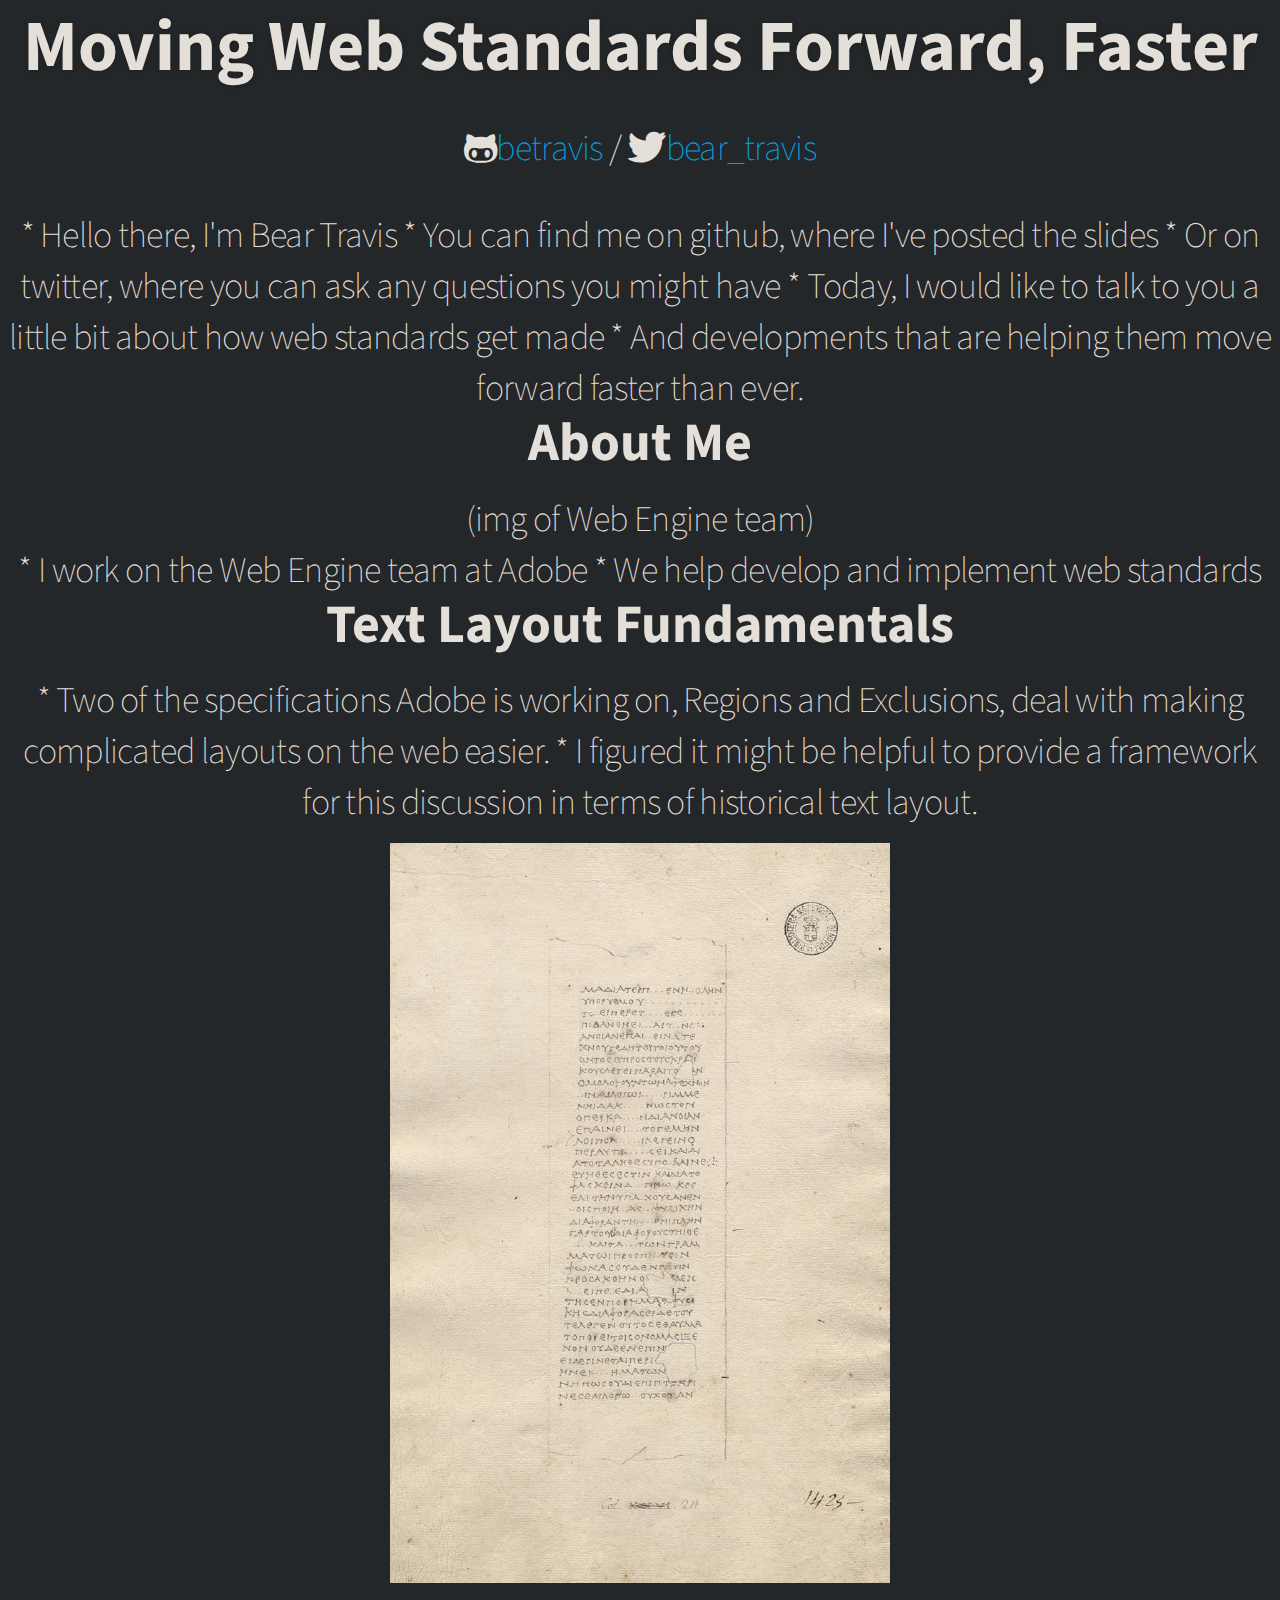
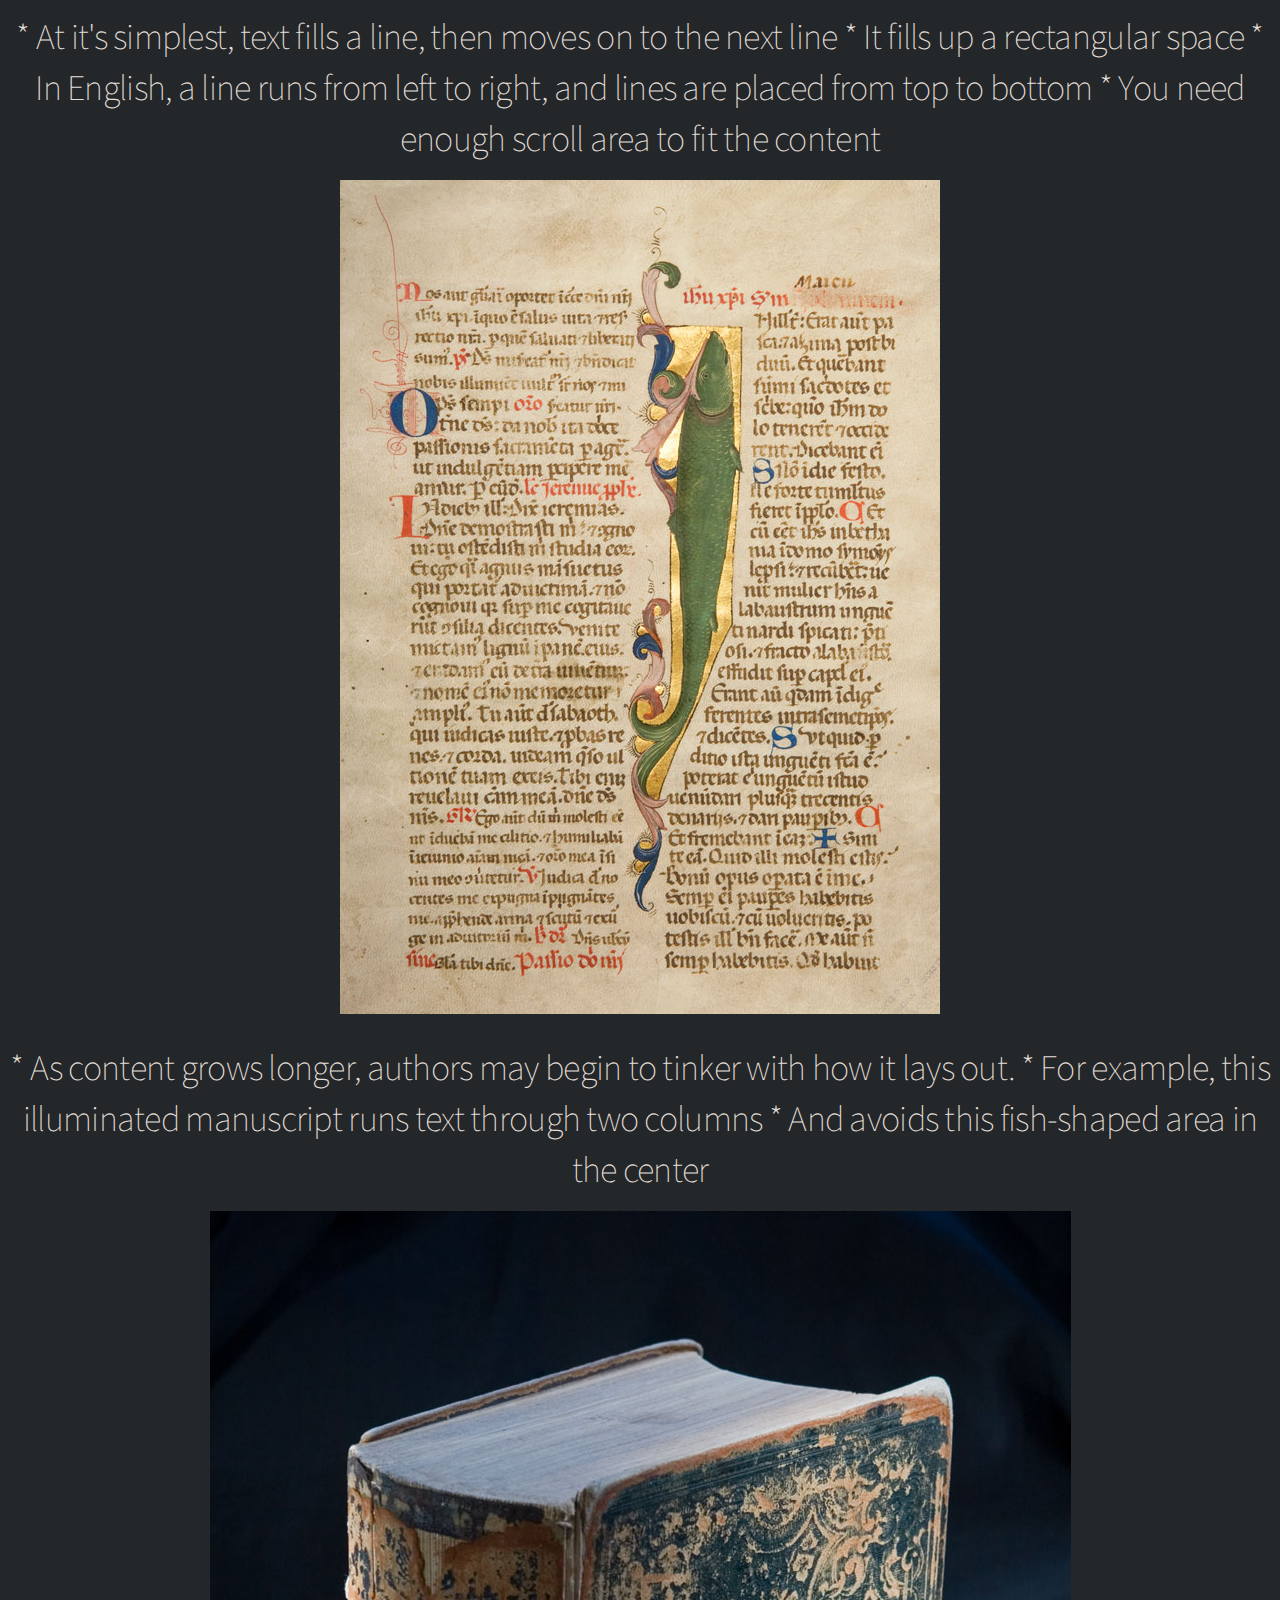
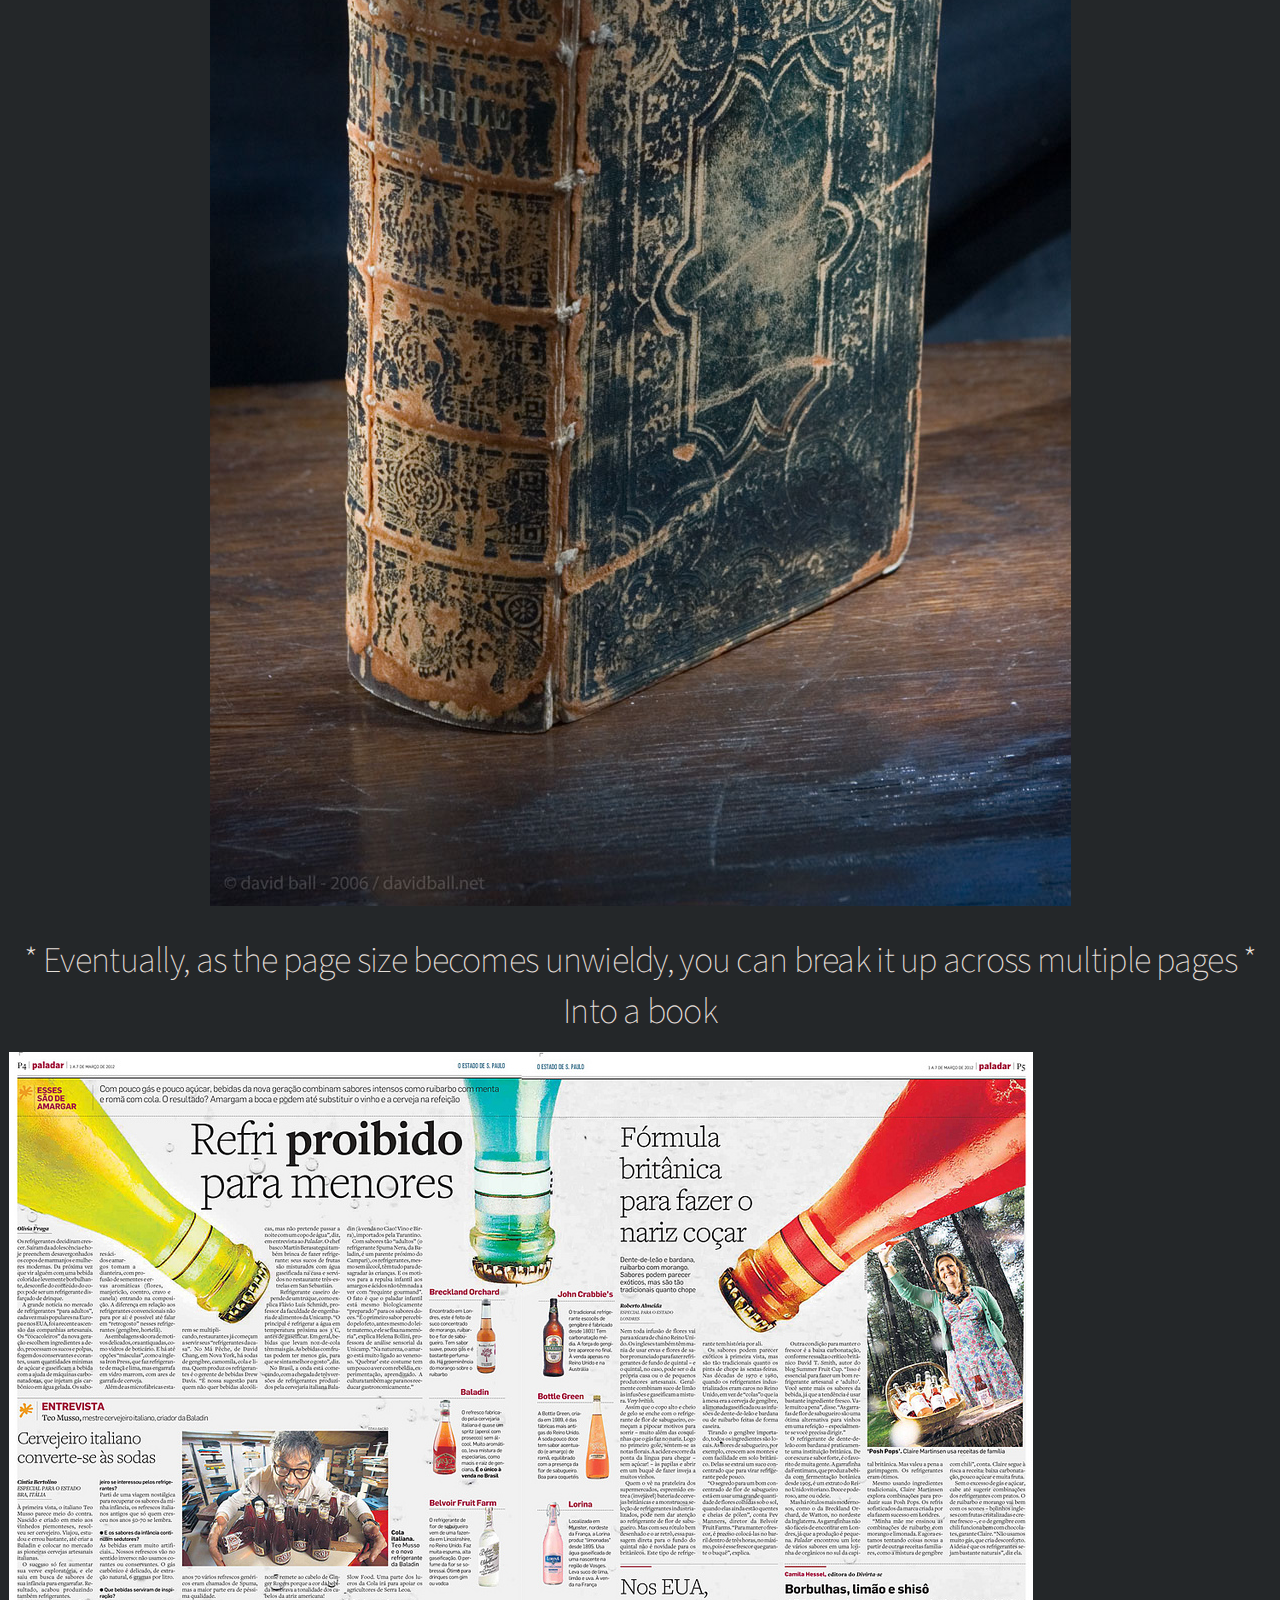
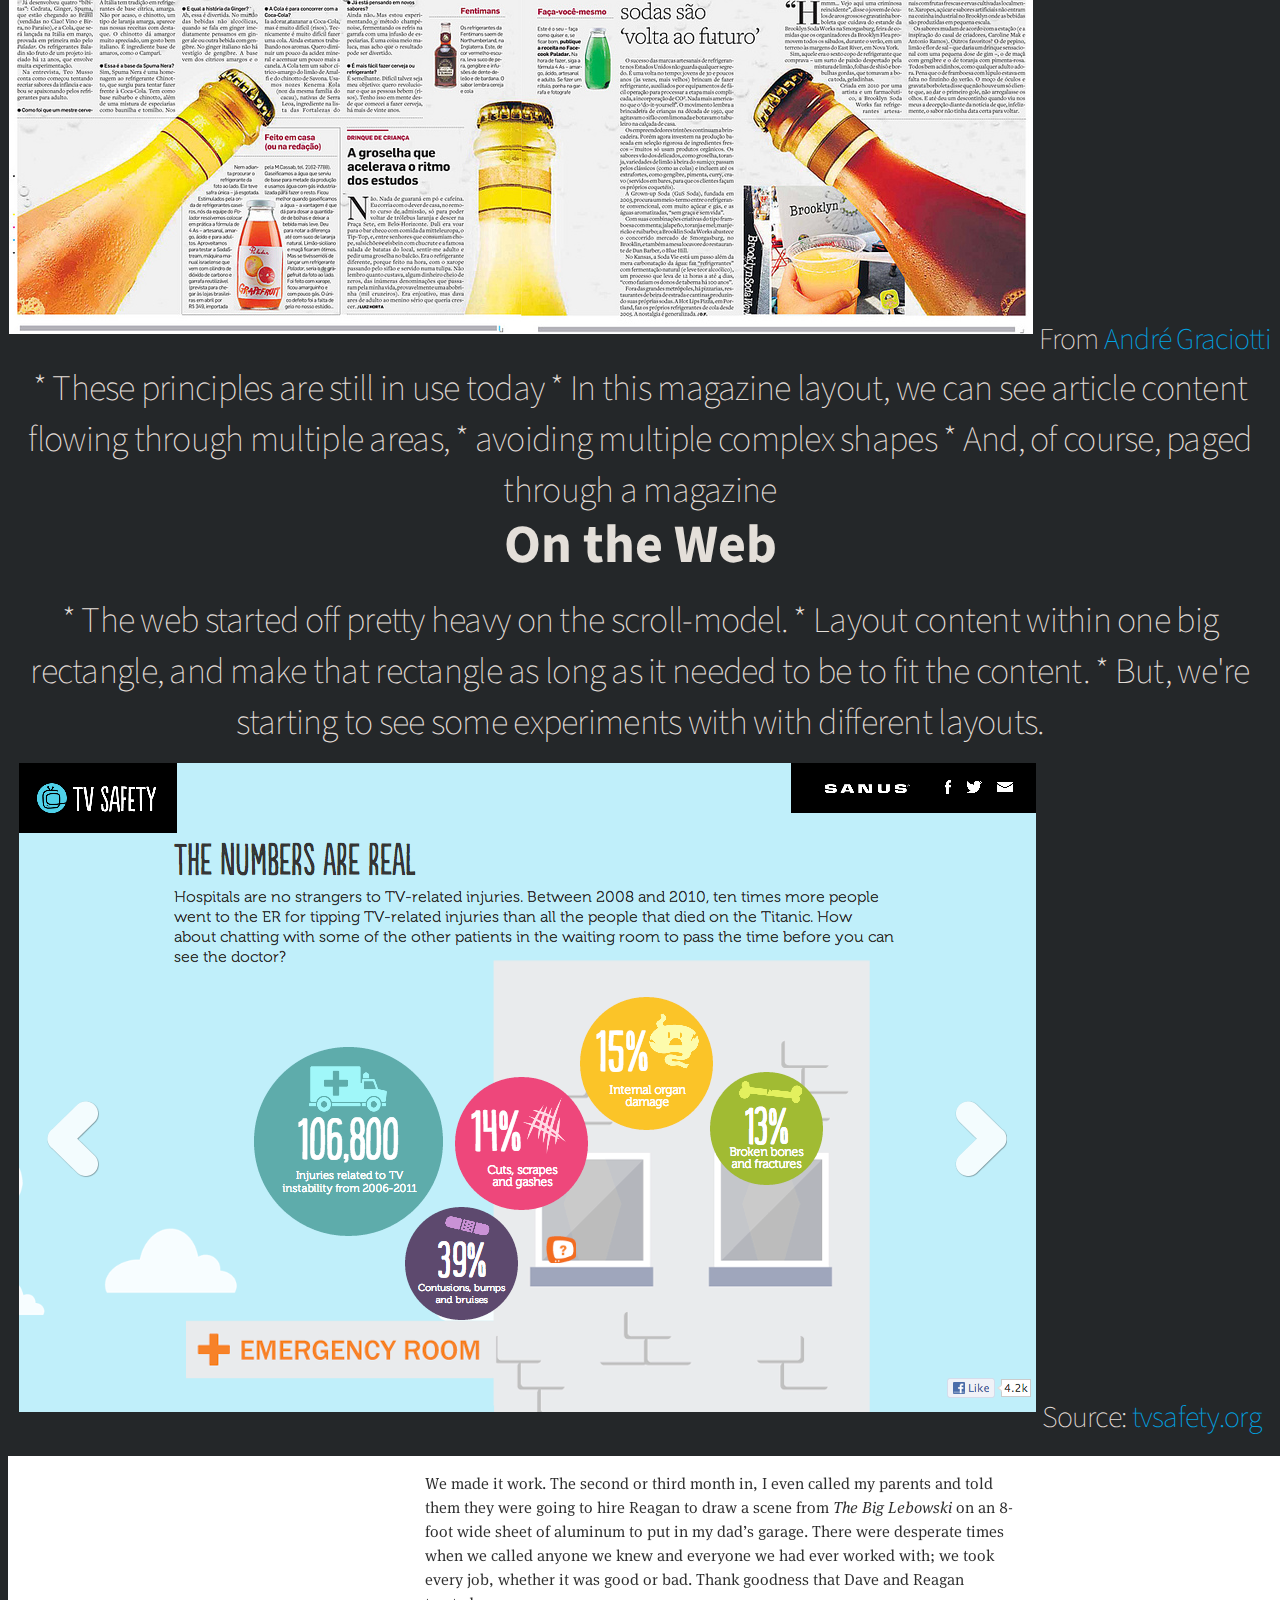
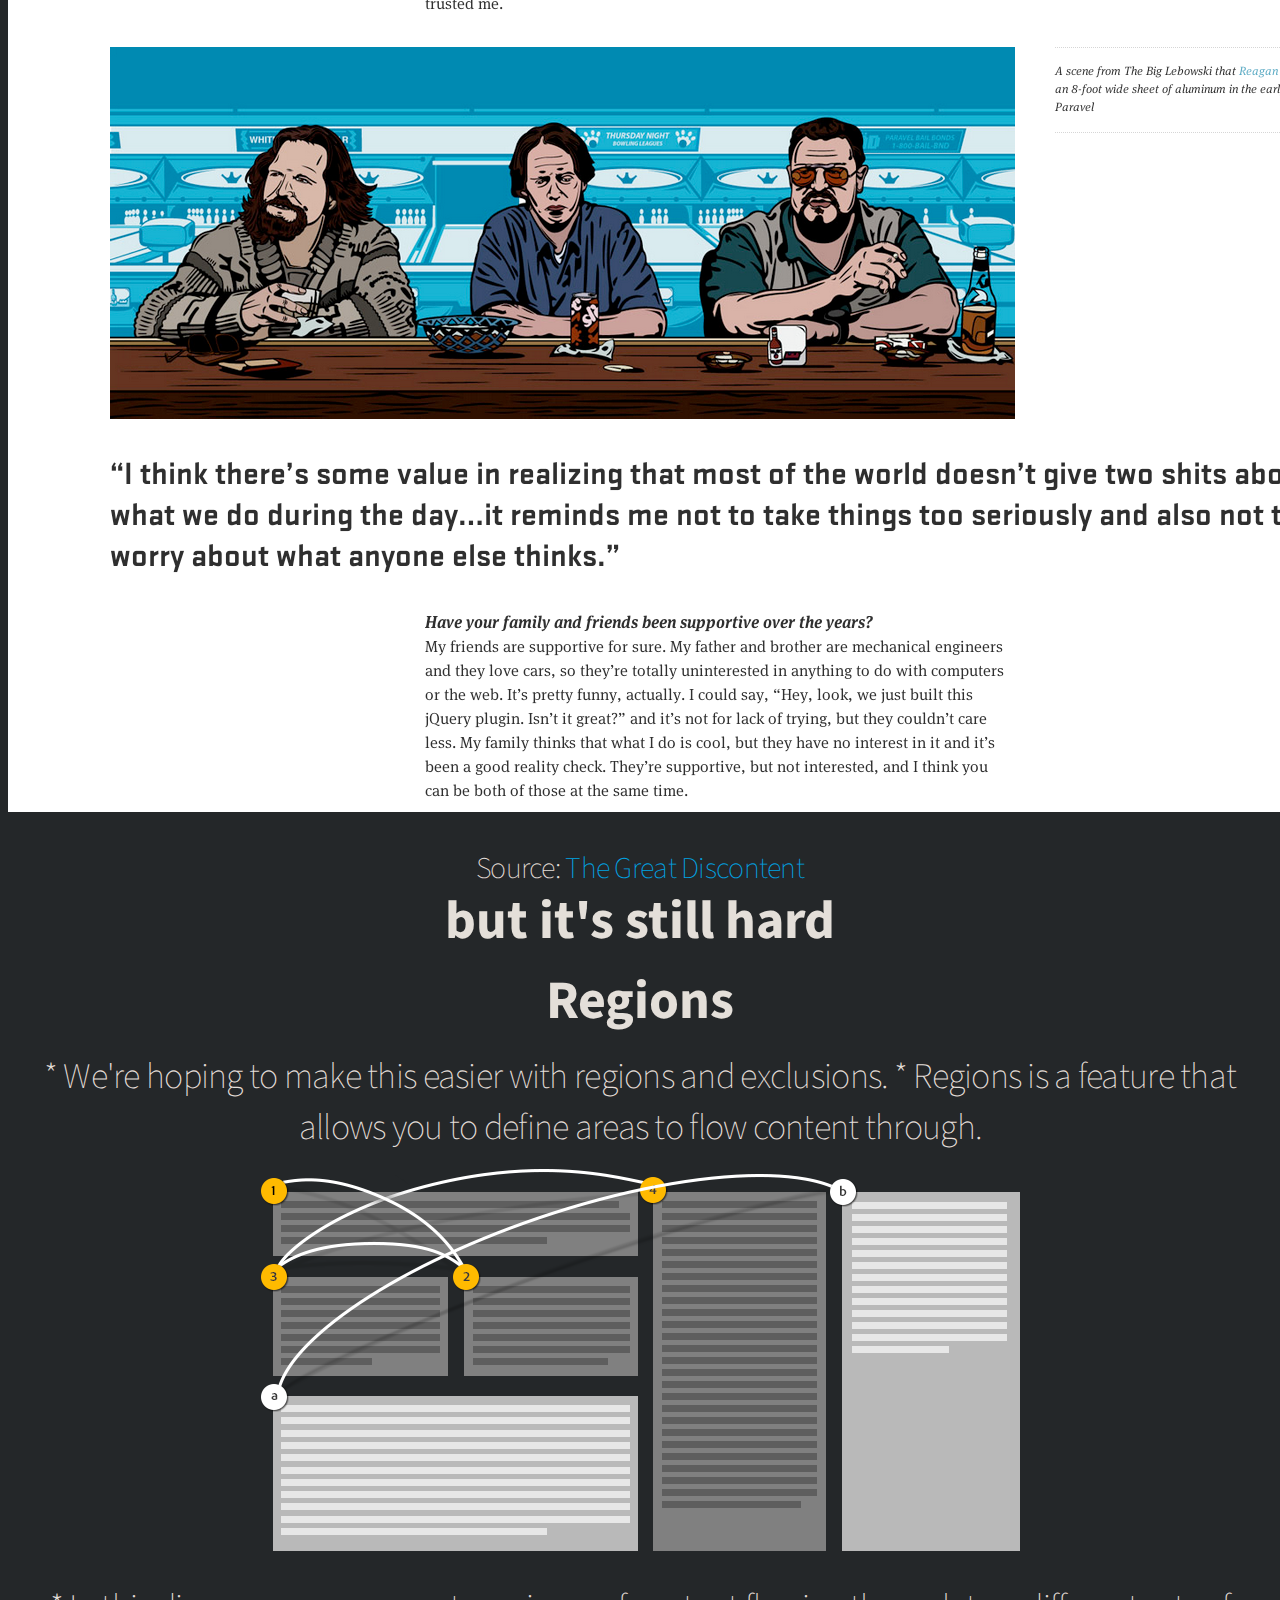
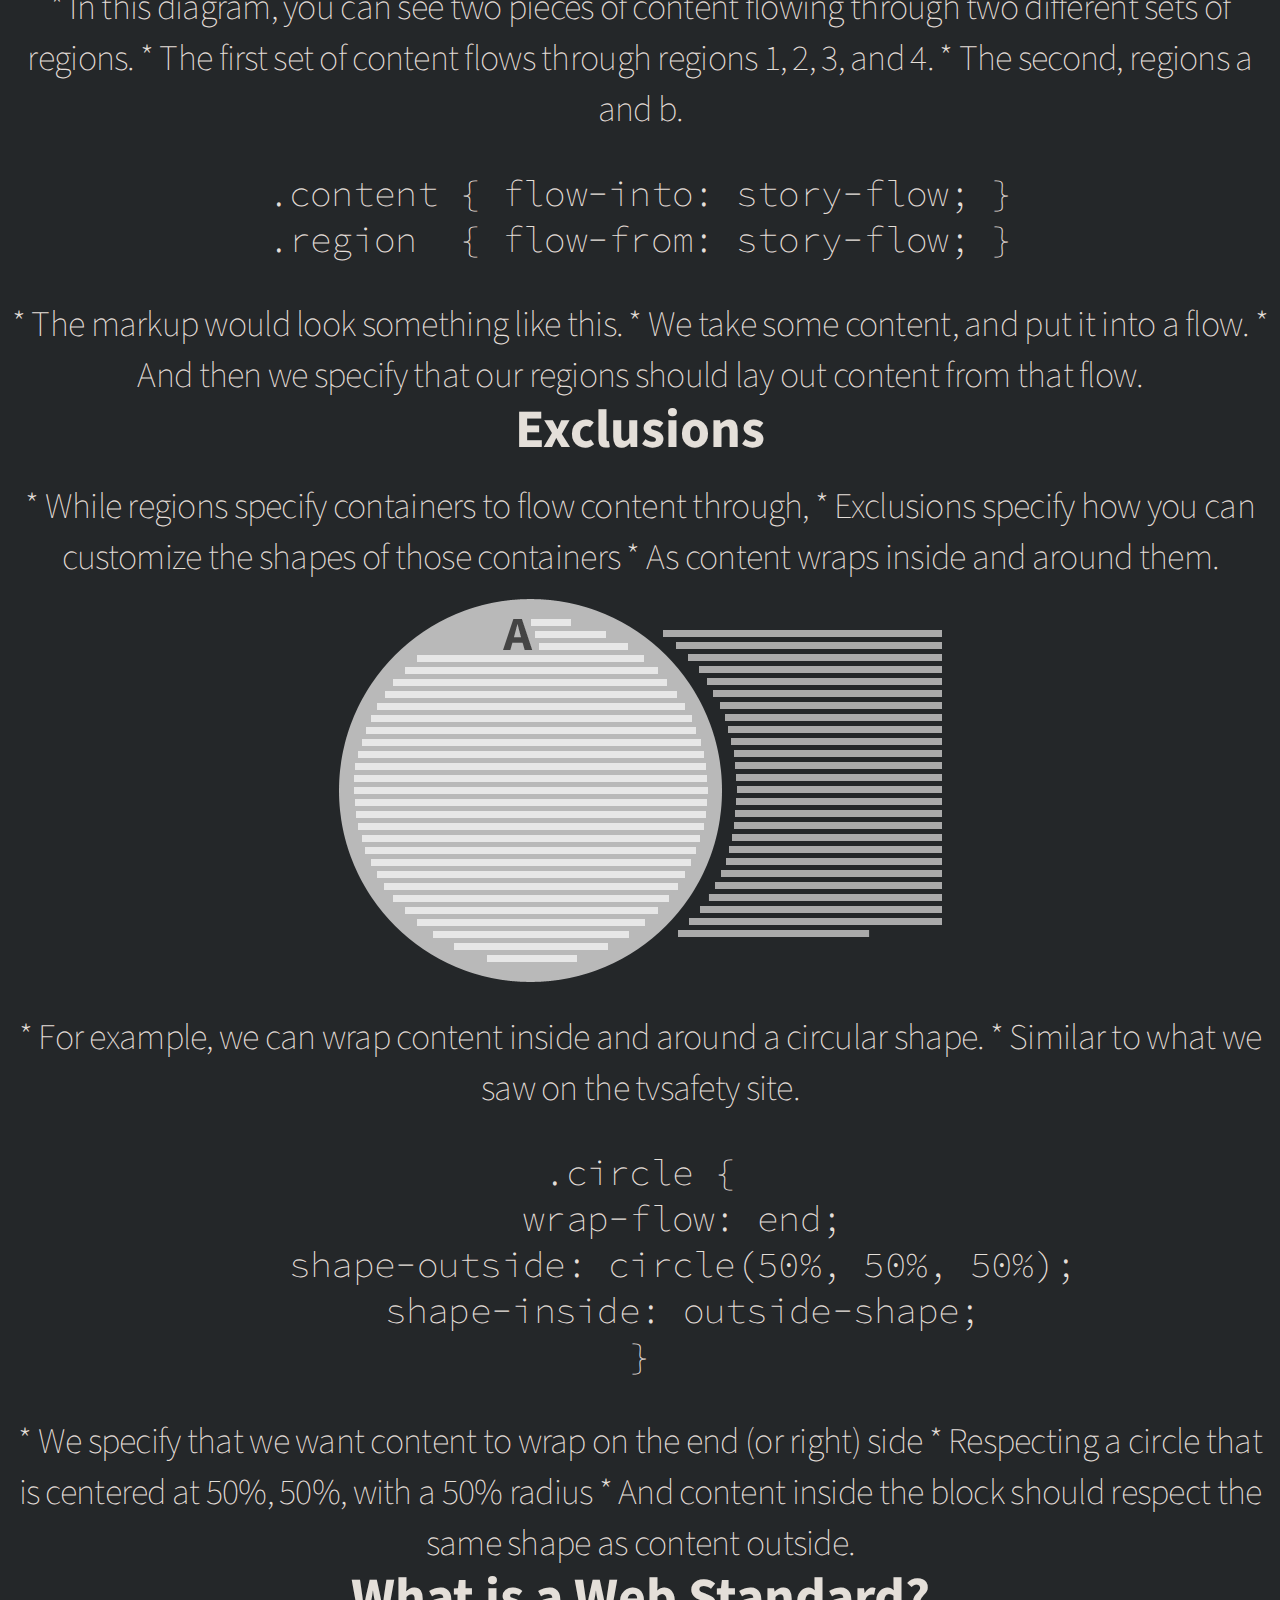
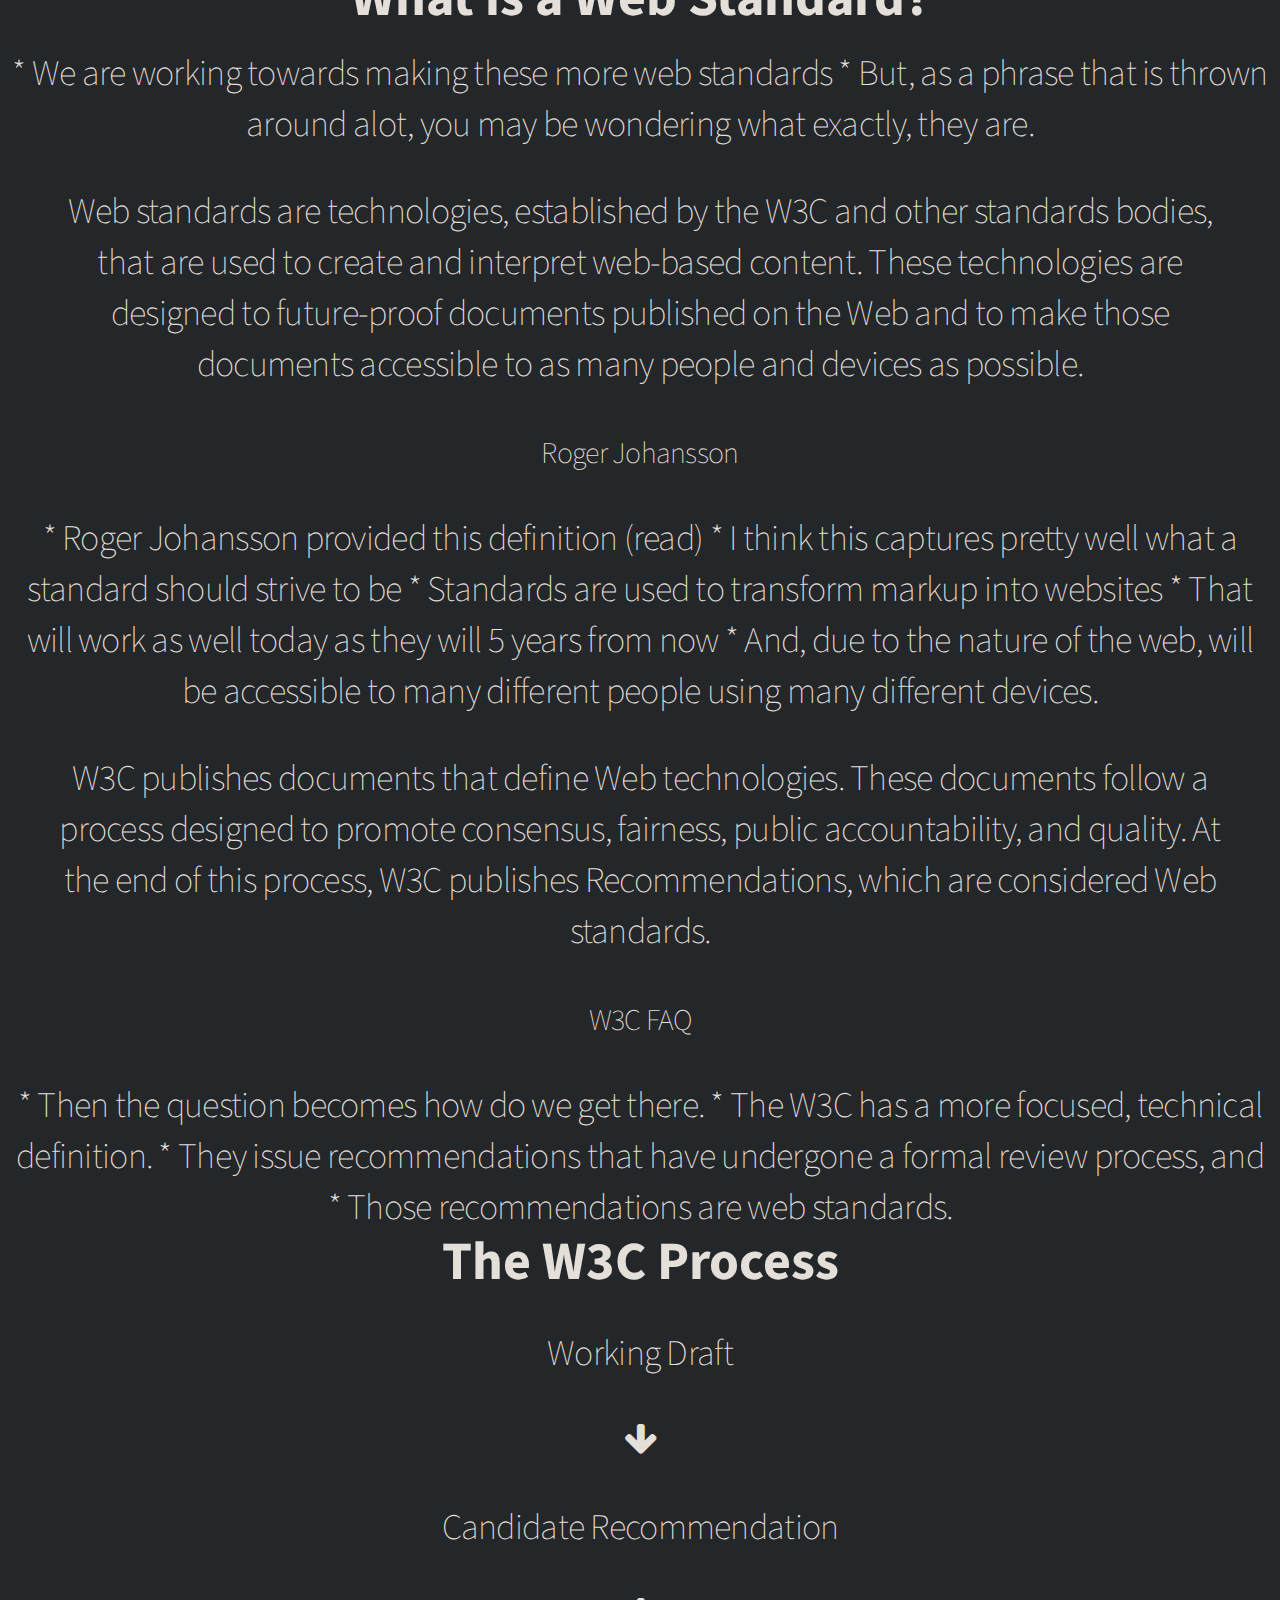
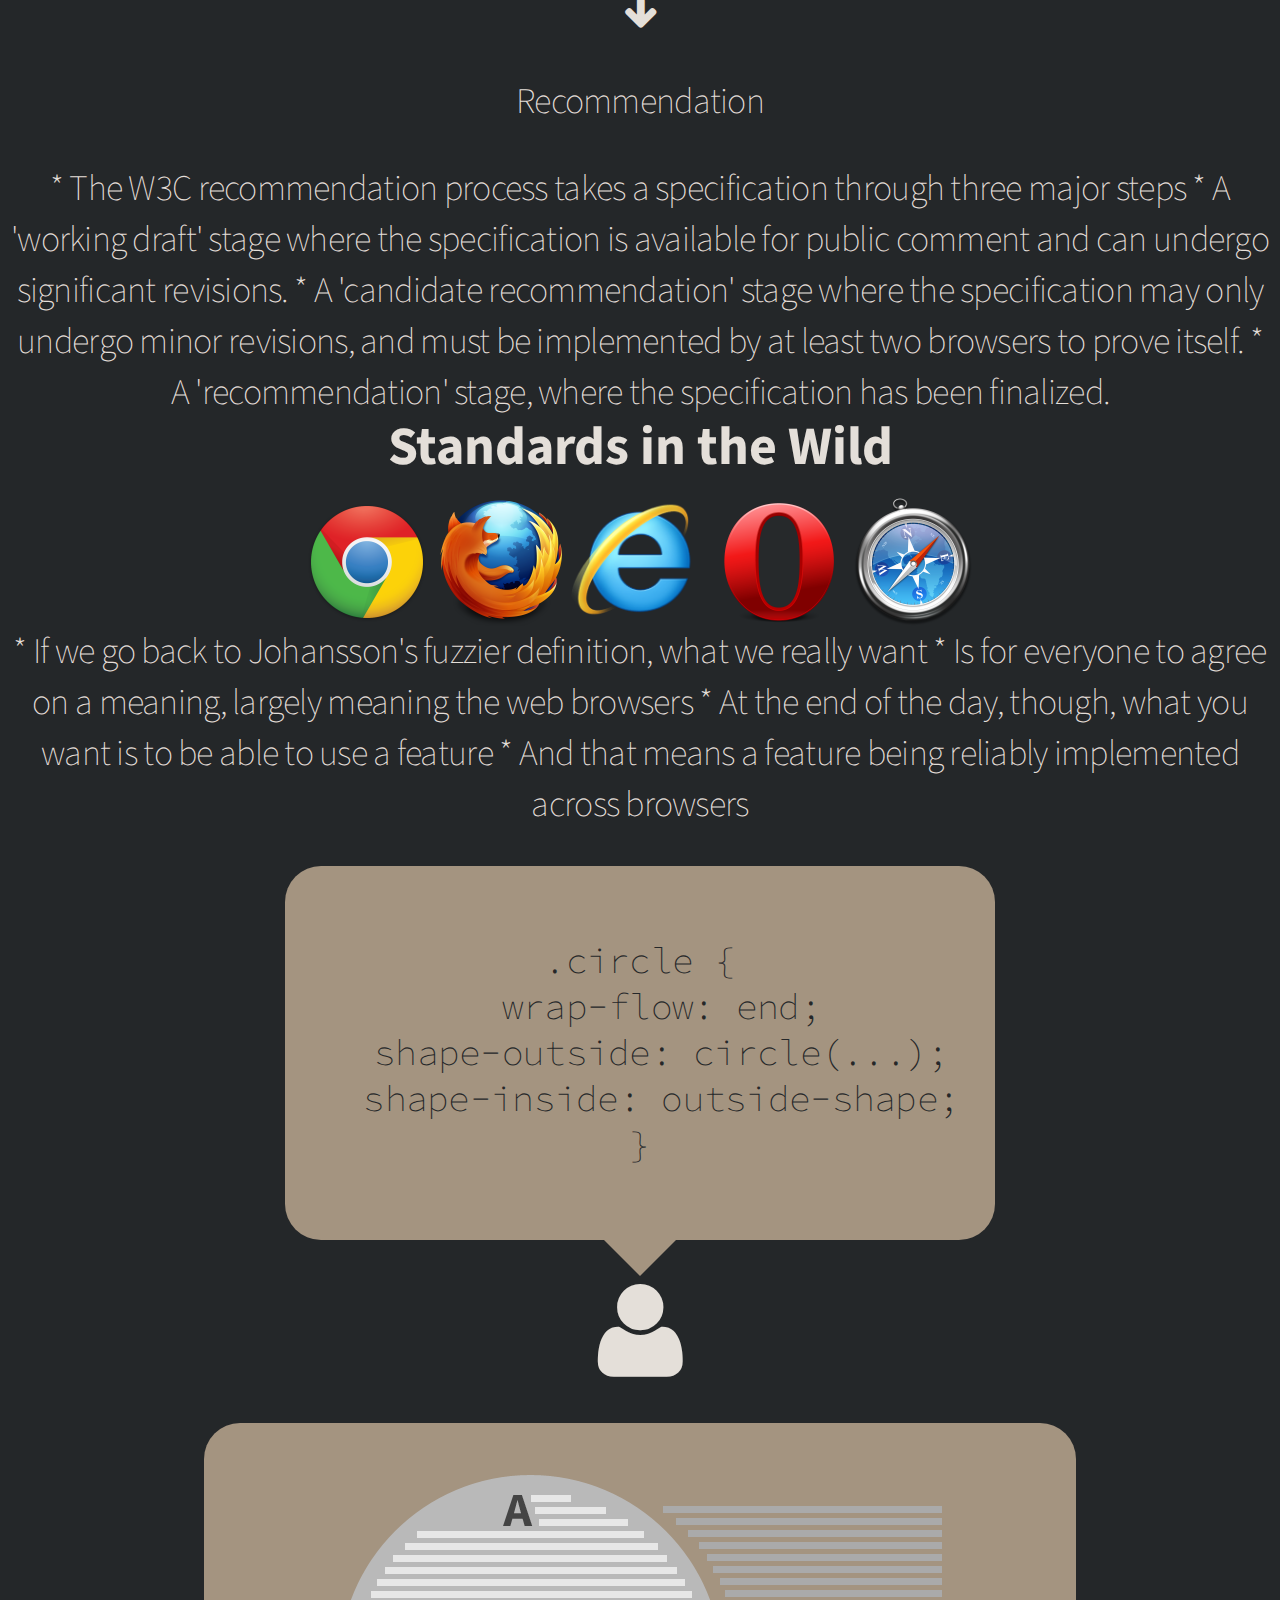
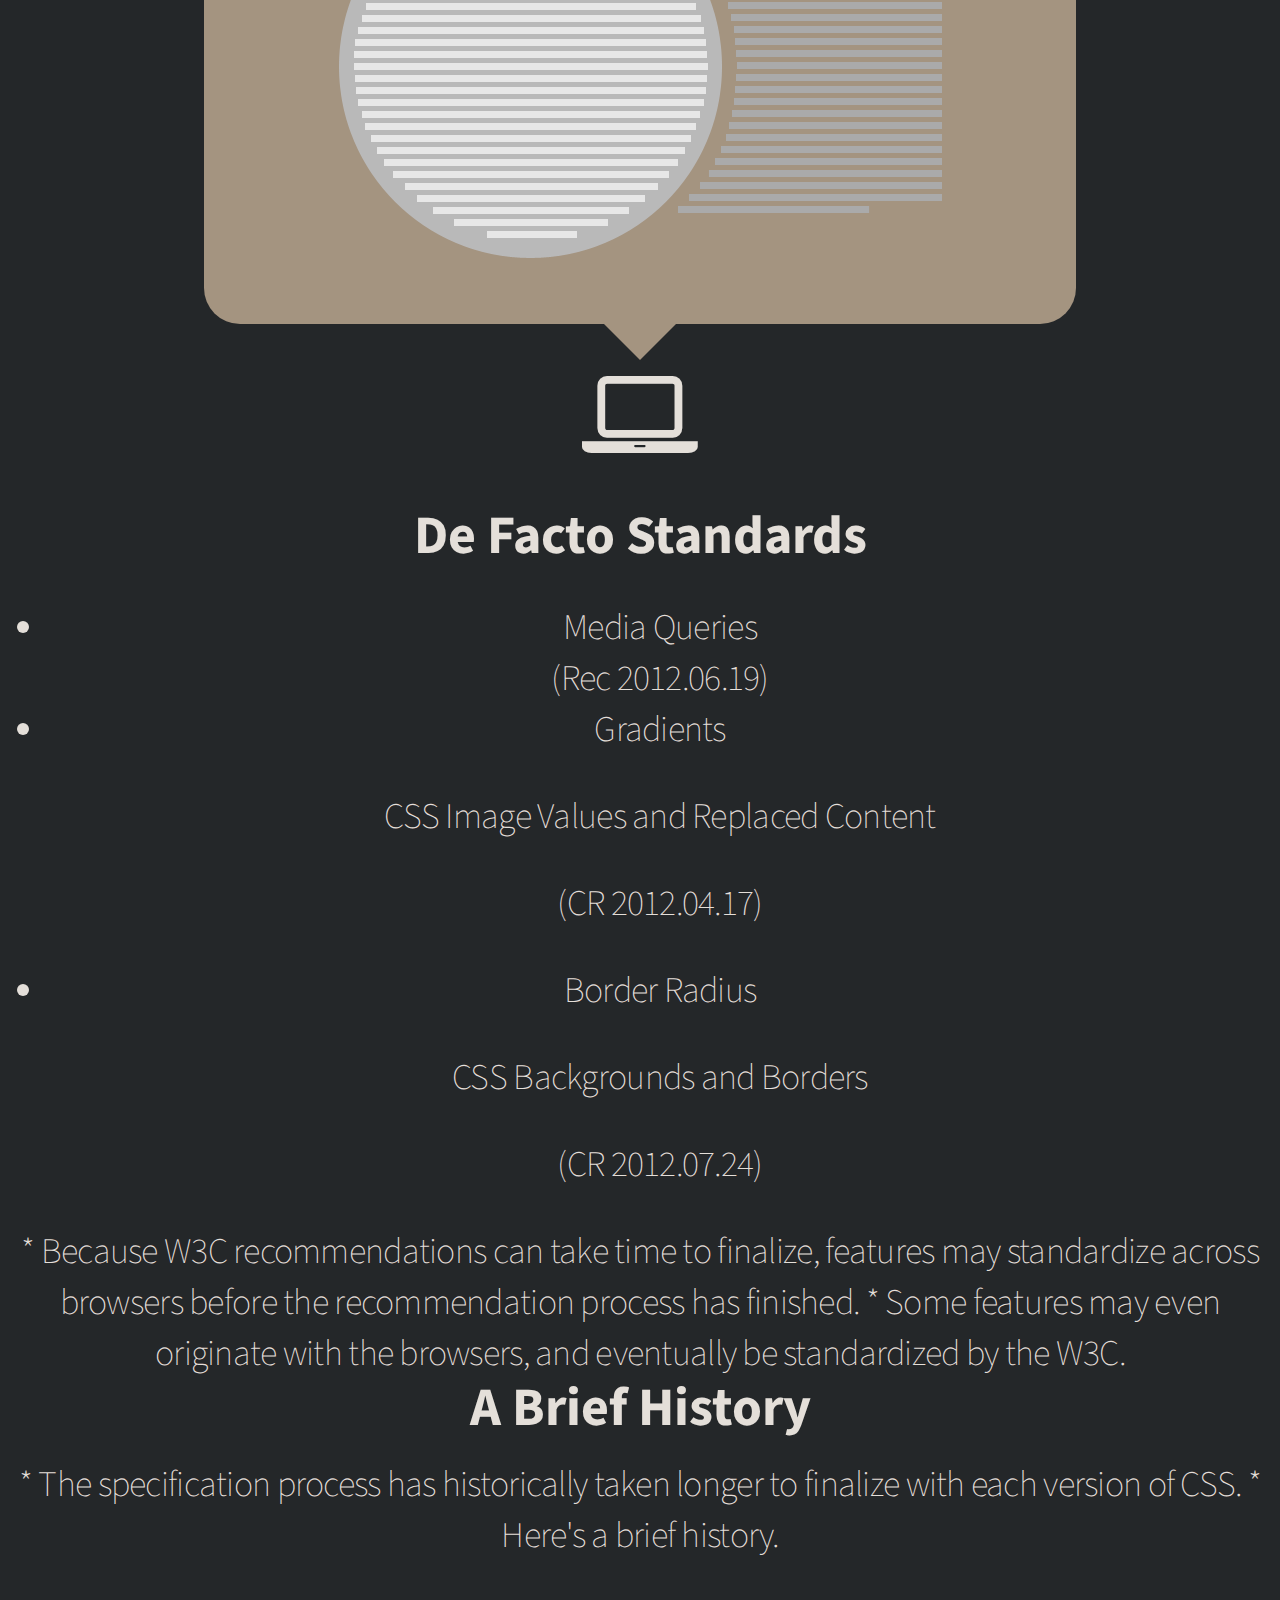
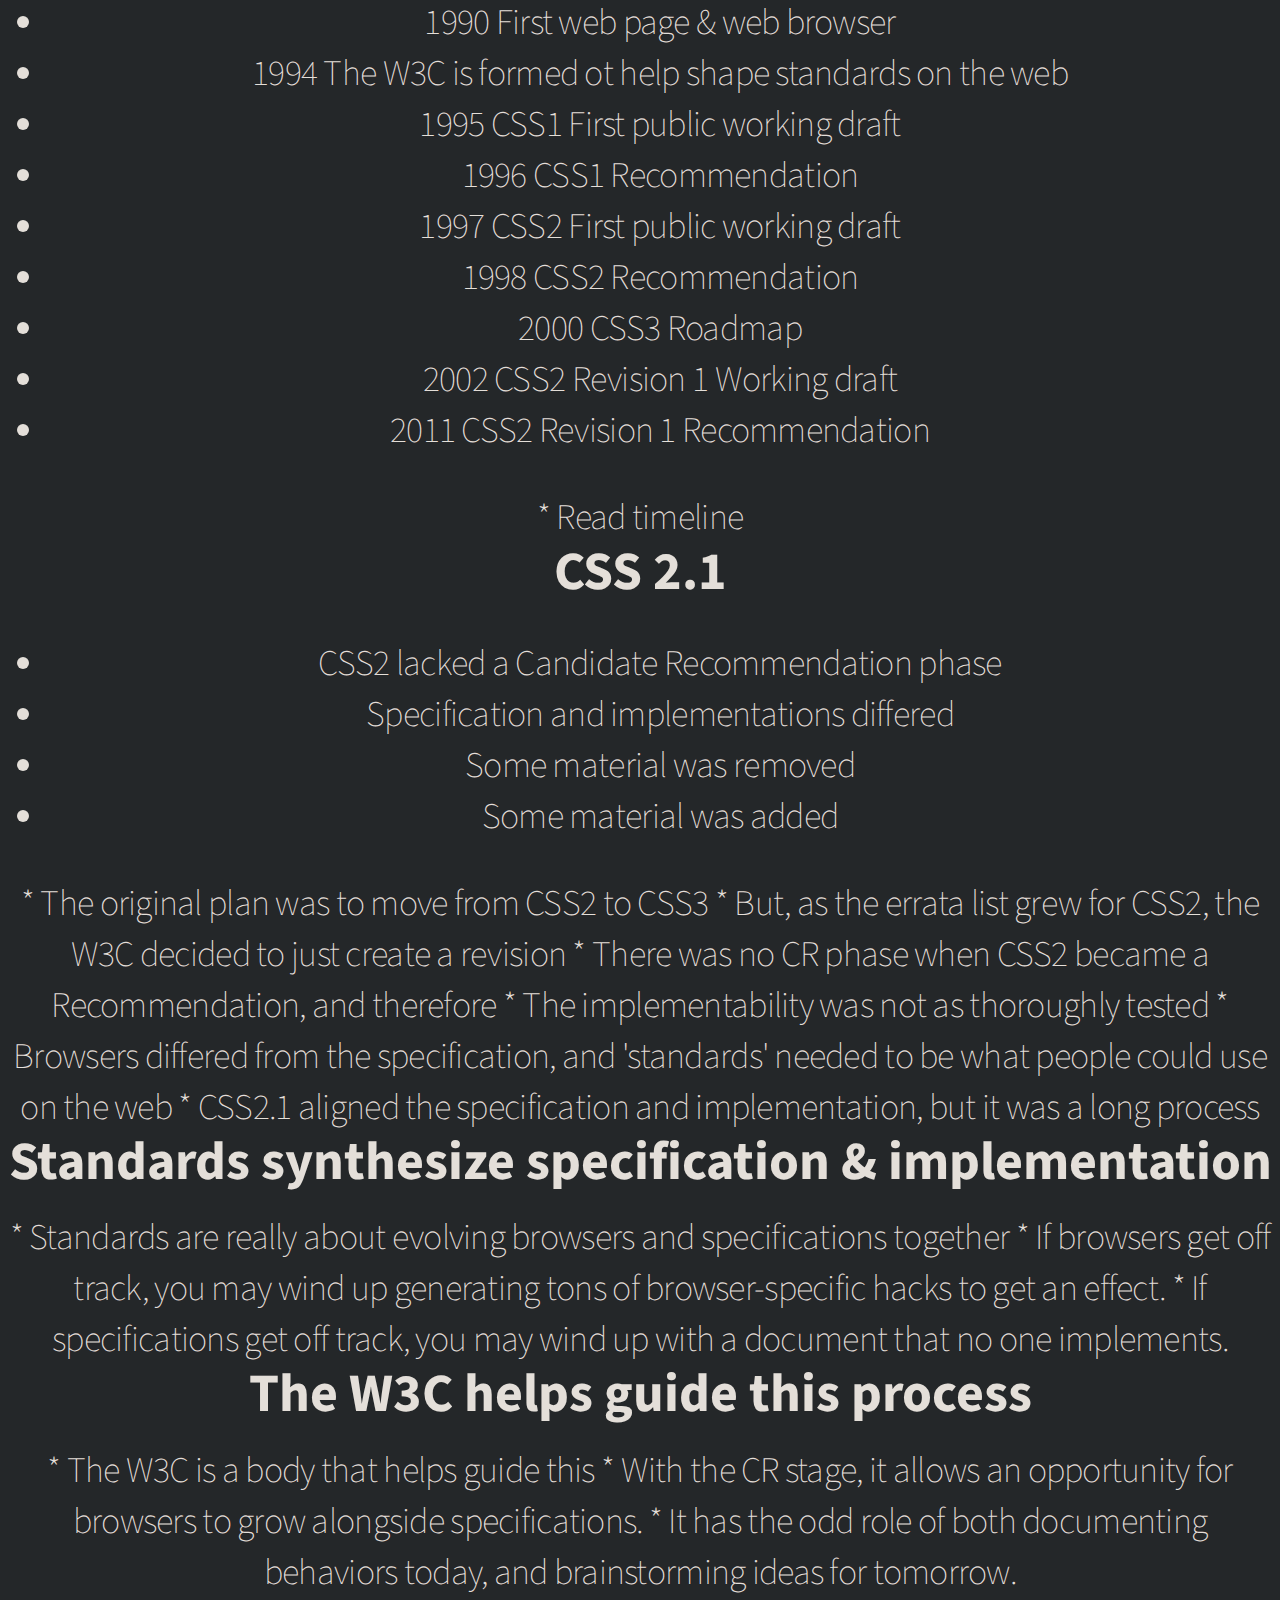
==== index.html @ b241bf72 "update" ====
<!doctype html>
<html lang="en">

    <head>
        <meta charset="utf-8">

        <title>Moving Web Standards Forward, Faster</title>

        <meta name="description" content="A presentation outlining how web standards are progressing faster than ever">
        <meta name="author" content="Bear Travis">

        <meta name="apple-mobile-web-app-capable" content="yes" />
        <meta name="apple-mobile-web-app-status-bar-style" content="black-translucent" />

        <meta name="viewport" content="width=device-width, initial-scale=1.0, maximum-scale=1.0, user-scalable=no">

        <link rel="stylesheet" href="reveal.js/css/reveal.min.css">

        <link rel='stylesheet' href='font-awesome/font-awesome.css'>

        <!--<link rel="stylesheet" href="reveal.js/css/theme/default.css" id="theme">-->
        <link rel='stylesheet' href='css/theme/bear.css'>

        <!-- For syntax highlighting -->
        <link rel="stylesheet" href="reveal.js/lib/css/zenburn.css">

        <!-- If the query includes 'print-pdf', use the PDF print sheet -->
        <script>
            document.write( '<link rel="stylesheet" href="reveal.js/css/print/' + ( window.location.search.match( /print-pdf/gi ) ? 'pdf' : 'paper' ) + '.css" type="text/css" media="print">' );
        </script>

        <!--[if lt IE 9]>
        <script src="lib/js/html5shiv.js"></script>
        <![endif]-->

        <style>
        .clip {
            -webkit-clip-path: polygon(0 50%, 20% 0, 100% 0, 100% 50%, 80% 100%, 0 100%);
            clip-path: polygon(0 50%, 20% 0, 100% 0, 100% 50%, 80% 100%, 0 100%);
        }
        .reveal .regex {
            display: inline-block;
            vertical-align: middle;
        }
        .regex.left, .regex.middle {
            text-align: left;
        }
        .regex.right {
            text-align: right;
        }
        </style>
    </head>

    <body>

        <div class="reveal">

            <!-- Any section element inside of this container is displayed as a slide -->
            <div class="slides">

                <section>
                    <h1>Moving Web Standards Forward, Faster</h1>
                    <!--<h3>or, a Wish for Web Standards that Work</h3>-->
                    <p>
                        <i class='icon-github-alt'></i><a href='http://github.com/betravis'>betravis</a> / <i class='icon-twitter'></i><a href="http://twitter.com/bear_travis">bear_travis</a>
                    </p>
                    <aside class='notes'>
                        * Hello there, I'm Bear Travis
                        * You can find me on github, where I've posted the slides
                        * Or on twitter, where you can ask any questions you might have
                        * Today, I would like to talk to you a little bit about how web standards get made
                        * And developments that are helping them move forward faster than ever.
                    </aside>
                </section>

                <section>
                    <h2>About Me</h2>
                    (img of Web Engine team)
                    <aside class='notes'>
                        * I work on the Web Engine team at Adobe
                        * We help develop and implement web standards
                    </aside>
                </section>

<!-- 1. Regions and Exclusions - History & Overview -->
                <section>
                    <section>
                        <h2>Text Layout Fundamentals</h2>
                        <aside class='notes'>
                            * Two of the specifications Adobe is working on, Regions and Exclusions, deal with making complicated layouts on the web easier.
                            * I figured it might be helpful to provide a framework for this discussion in terms of historical text layout.
                        </aside>
                    </section>
                    <section>
                        <img class='plain' src='resources/herculaneum.png' alt='scroll' />
                        <aside class='notes'>
                            * At it's simplest, text fills a line, then moves on to the next line
                            * It fills up a rectangular space
                            * In English, a line runs from left to right, and lines are placed from top to bottom
                            * You need enough scroll area to fit the content
                        </aside>
                    </section>
                    <section>
                        <img class='plain' src='resources/illuminated-manuscript.jpg' alt='illuminated manuscript' />
                        <aside class='notes'>
                            * As content grows longer, authors may begin to tinker with how it lays out.
                            * For example, this illuminated manuscript runs text through two columns
                            * And avoids this fish-shaped area in the center
                        </aside>
                    </section>
                    <section>
                        <img class='plain' src='resources/codex.jpg' alt='codex' />
                        <aside class='notes'>
                            * Eventually, as the page size becomes unwieldy, you can break it up across multiple pages
                            * Into a book
                        </aside>
                    </section>
                    <section>
                        <img class='plain' src='resources/beverage_andregraciotti.jpg' alt='magazine layout' />
                        <small>From <a href='http://www.flickr.com/photos/agraciotti/6800788084/'>Andr&eacute; Graciotti</a></small>
                        <aside class='notes'>
                            * These principles are still in use today
                            * In this magazine layout, we can see article content flowing through multiple areas,
                            * avoiding multiple complex shapes
                            * And, of course, paged through a magazine
                        </aside>
                    </section>
                </section>

                <section>
                    <section>
                        <h2>On the Web</h2>
                        <aside class='notes'>
                            * The web started off pretty heavy on the scroll-model.
                            * Layout content within one big rectangle, and make that rectangle as long as it needed to be to fit the content.
                            * But, we're starting to see some experiments with with different layouts.
                        </aside>
                    </section>
                    <section>
                        <img class='plain' src='resources/tvsafety.png' alt='circular content' />
                        <small>Source: <a href='http://tvsafety.org'>tvsafety.org</a></small>
                    </section>
                    <section>
                        <img class='plain' src='resources/thegreatdiscontent.png' />
                        <small>Source: <a href='http://thegreatdiscontent.com'>The Great Discontent</a></small>
                    </section>
                    <section>
                        <h2>but it's still hard</h2>
                    </section>
                </section>

                <section>
                    <section>
                        <h2>Regions</h2>
                        <aside class='notes'>
                            * We're hoping to make this easier with regions and exclusions.
                            * Regions is a feature that allows you to define areas to flow content through.
                        </aside>
                    </section>
                    <section>
                        <img class='plain' src='resources/css-regions.png' />
                        <aside class='notes'>
                            * In this diagram, you can see two pieces of content flowing through two different sets of regions.
                            * The first set of content flows through regions 1, 2, 3, and 4.
                            * The second, regions a and b.
                        </aside>
                    </section>
                    <section>
<pre><code class='css'><!--
-->.content { flow-into: story-flow; }
.region  { flow-from: story-flow; }<!--
--></code></pre>
                        <aside class='notes'>
                            * The markup would look something like this.
                            * We take some content, and put it into a flow.
                            * And then we specify that our regions should lay out content from that flow.
                        </aside>
                    </section>
                </section>

                <section>
                    <section>
                        <h2>Exclusions</h2>
                        <aside class='notes'>
                            * While regions specify containers to flow content through,
                            * Exclusions specify how you can customize the shapes of those containers
                            * As content wraps inside and around them.
                        </aside>
                    </section>
                    <section>
                        <img class='plain' src='resources/css-exclusions.png' />
                        <aside class='notes'>
                            * For example, we can wrap content inside and around a circular shape.
                            * Similar to what we saw on the tvsafety site.
                        </aside>
                    </section>
                    <section>
<pre><code class='css'><!--
-->.circle {
    wrap-flow: end;
    shape-outside: circle(50%, 50%, 50%);
    shape-inside: outside-shape;
}<!--
--></code></pre>
                        <aside class='notes'>
                            * We specify that we want content to wrap on the end (or right) side
                            * Respecting a circle that is centered at 50%, 50%, with a 50% radius
                            * And content inside the block should respect the same shape as content outside.
                        </aside>
                    </section>
                </section>

<!-- 2. What exactly is a standard? -->
                <section>
                    <section>
                        <h2>What is a Web Standard?</h2>
                        <aside class='notes'>
                            * We are working towards making these more web standards
                            * But, as a phrase that is thrown around alot, you may be wondering what exactly, they are.
                        </aside>
                    </section>

                    <section>
                        <blockquote>
                            Web standards are technologies, established by the W3C and other standards bodies, that are used to create and interpret web-based content. These technologies are designed to future-proof documents published on the Web and to make those documents accessible to as many people and devices as possible.
                        </blockquote>
                        <p><small>Roger Johansson</small></p>
                        <!-- http://www.456bereastreet.com/lab/developing_with_web_standards/webstandards/ -->
                        <aside class='notes'>
                            * Roger Johansson provided this definition (read)
                            * I think this captures pretty well what a standard should strive to be
                            * Standards are used to transform markup into websites
                            * That will work as well today as they will 5 years from now
                            * And, due to the nature of the web, will be accessible to many different people using many different devices.
                        </aside>
                    </section>

                    <section>
                        <blockquote>
                            W3C publishes documents that define Web technologies. These documents follow a process designed to promote consensus, fairness, public accountability, and quality. At the end of this process, W3C publishes Recommendations, which are considered Web standards.
                        </blockquote>
                        <p><small>W3C FAQ</small></p>
                        <!-- http://www.w3.org/standards/faq.html -->
                        <aside class='notes'>
                            * Then the question becomes how do we get there.
                            * The W3C has a more focused, technical definition.
                            * They issue recommendations that have undergone a formal review process, and
                            * Those recommendations are web standards.
                        </aside>
                    </section>

                    <section>
                        <h2>The W3C Process</h2>
                        <p>Working Draft</p>
                        <p><i class='icon-arrow-down'></i></p>
                        <p>Candidate Recommendation</p>
                        <p><i class='icon-arrow-down'></i></p>
                        <p>Recommendation</p>
                        <aside class='notes'>
                            * The W3C recommendation process takes a specification through three major steps
                            * A 'working draft' stage where the specification is available for public comment and can undergo significant revisions.
                            * A 'candidate recommendation' stage where the specification may only undergo minor revisions, and must be implemented by at least two browsers to prove itself.
                            * A 'recommendation' stage, where the specification has been finalized.
                        </aside>
                    </section>

                    <section>
                        <h2>Standards in the Wild</h2>
                        <div class='ribbon'>
                            <img src='resources/chrome-512.png' />
                            <img src='resources/firefox-512.png' />
                            <img src='resources/ie-256.png' />
                            <img src='resources/opera-512.png' />
                            <img src='resources/safari-512.png' />
                        </div>
                        <aside class='notes'>
                            * If we go back to Johansson's fuzzier definition, what we really want
                            * Is for everyone to agree on a meaning, largely meaning the web browsers
                            * At the end of the day, though, what you want is to be able to use a feature
                            * And that means a feature being reliably implemented across browsers
                        </aside>
                    </section>

                    <section>
                        <!--<h2>Say</h2>-->
                        <div class='comment bottom'>
                        <div class='content'><pre><code class='css'><!--
                        -->.circle {<br/><!--
                        -->  wrap-flow: end;<br/><!--
                        -->  shape-outside: circle(...);<br/><!--
                        -->  shape-inside: outside-shape;<br/><!--
                        -->}<!--
                        --></code></pre>
                        </div><br/>
                        <div class='icon icon-user'></div>
                        </div>
                    </section>

                    <section>
                        <!--<h2>Get</h2>-->
                        <div class='comment bottom'>
                            <div class='content'>
                                <img src='resources/css-exclusions.png' class='plain' alt='exclusions' />
                            </div><br/>
                            <div class='icon icon-laptop'></div>
                        </div>
                    </section>

                    <section>
                        <h2>De Facto Standards</h2>
                        <ul>
                            <li class='fragment'>
                                Media Queries <div class='fragment'>(Rec 2012.06.19)</div>
                            </li>
                            <li class='fragment'>
                                Gradients
                                <div class='fragment'>
                                    <p>CSS Image Values and Replaced Content</p>
                                    <p>(CR 2012.04.17)</p>
                                </div>
                            </li>
                            <li class='fragment'>
                                Border Radius
                                <div class='fragment'>
                                    <p>CSS Backgrounds and Borders</p>
                                    <p>(CR 2012.07.24)</p>
                                </div>
                            </li>
                        </ul>
                        <aside class='notes'>
                            * Because W3C recommendations can take time to finalize, features may standardize across browsers before the recommendation process has finished.
                            * Some features may even originate with the browsers, and eventually be standardized by the W3C.
                        </aside>
                    </section>
                </section>
                
<!-- 3. History of CSS / W3C -->
                <section>
                    <section>
                        <h2>A Brief History</h2>
                        <aside class='notes'>
                            * The specification process has historically taken longer to finalize with each version of CSS.
                            * Here's a brief history.
                        </aside>
                    </section>

                    <section>
                        <ul>
                            <li>1990 First web page &amp; web browser</li>
                            <li>1994 The W3C is formed ot help shape standards on the web</li>
                            <li>1995 CSS1 First public working draft</li>
                            <li>1996 CSS1 Recommendation</li>
                            <li>1997 CSS2 First public working draft</li>
                            <li>1998 CSS2 Recommendation</li>
                            <li>2000 CSS3 Roadmap</li>
                            <li>2002 CSS2 Revision 1 Working draft</li>
                            <li>2011 CSS2 Revision 1 Recommendation</li>
                        </ul>
                        <!--(a data visualization here would be super cool)-->
                        <aside class='notes'>
                            * Read timeline
                        </aside>
                    </section>

                    <section>
                        <h2>CSS 2.1</h2>
                        <ul>
                            <li>CSS2 lacked a Candidate Recommendation phase</li>
                            <li>Specification and implementations differed</li>
                            <li>Some material was removed</li>
                            <li>Some material was added</li>
                        </ul>
                        <aside class='notes'>
                            * The original plan was to move from CSS2 to CSS3
                            * But, as the errata list grew for CSS2, the W3C decided to just create a revision
                            * There was no CR phase when CSS2 became a Recommendation, and therefore
                            * The implementability was not as thoroughly tested
                            * Browsers differed from the specification, and 'standards' needed to be what people could use on the web
                            * CSS2.1 aligned the specification and implementation, but it was a long process
                        </aside>
                    </section>
                </section>

<!-- 4. How standards get made -->
                <section>
                    <section>
                        <h2>Standards synthesize specification &amp; implementation</h2>
                        <aside class='notes'>
                            * Standards are really about evolving browsers and specifications together
                            * If browsers get off track, you may wind up generating tons of browser-specific hacks to get an effect.
                            * If specifications get off track, you may wind up with a document that no one implements.
                        </aside>
                    </section>
                    <section>
                        <h2>The W3C helps guide this process</h2>
                        <aside class='notes'>
                            * The W3C is a body that helps guide this
                            * With the CR stage, it allows an opportunity for browsers to grow alongside specifications.
                            * It has the odd role of both documenting behaviors today, and brainstorming ideas for tomorrow.
                        </aside>
                    </section>
                    <section>
                        <h2>Regions &amp; Exclusions</h2>
                        <ul>
                            <li class='fragment'>Are currently in the Working Draft stage</li>
                            <li class='fragment'>with experimental implementations in IE / WebKit</li>
                        </ul>
                    </section>
                </section>

<!-- 5. Speed up standards with modules -->
                <section>
                    <section>
                        <h2>How can we build standards faster?</h2>
                        <aside class='notes'>
                            * So how can we make sure standards move forward faster?
                        </aside>
                    </section>

                    <section>
                        <h2>Complexity</h2>
                        <ul>
                            <li class='fragment'>CSS 1 - 24,630 words</li>
                            <li class='fragment'>CSS 2 - 92,050 words</li>
                            <li class='fragment'>CSS 2.1 - 140,396 words</li>
                            <li class='fragment'>CSS 3 - 391,611 words</li>
                        </ul>
                        <aside class='notes'>
                            * One thing we can do is try to limit complexity
                            * Each subsequent version of CSS has become increasingly more complex
                            * Just in terms of word count in the specs, you can see significant increase
                            * between each version.
                            * One of the reasons, too, why CSS 2.1 took so much longer.
                        </aside>
                    </section>

                    <section>
                        <h2>Modular Standards</h2>
                        <aside class='notes'>
                            * With CSS3, the W3C decided to break the specification up into multiple modules
                            * Each module focuses testing, implementation and specification on a specific feature
                            * This way, standards can move forward independently.
                            * As an example of how much this can improve speed, Variables went from FPWD to LC in &lt; 1 yr
                        </aside>
                    </section>

                    <section>
                        <h2>Regions, Exclusions and</h2>
                        <aside class='notes'>
                            * For example, Regions and Exclusions are two of these modular CSS3 specifications.
                            * They were originally proposed as a single specification, but broken up to be smaller.
                            * Some new ideas were spun off, or became part of other specs
                        </aside>
                    </section>

                    <section>
                        <div class='show-container'>
                            <h2 class='show-container monospace'>Page</h2>
                            <h2 class='show-container monospace'>Temp</h2>
                        </div>
                        <div class='show-container'>
                            <h2 class='show-container monospace'>late</h2>
                            <h2 class='show-container monospace'>s   </h2>
                        </div>
                    </section>

                    <section>
                        <div class='show-container'>
                            <h2 class='show-container monospace'>Fragmentation<br/> </h2>
                            <h2 class='show-container monospace'>break-before:<br/>region</h2>
                        </div>
                    </section>

                    <section>
                        <div class='show-container'>
                            <h2 class='show-container monospace inverse clip'>Masking<br/>clip-path: shape</h2>
                        </div>
                    </section>
                </section>

<!-- 6. Complexity limit -->
                <section>
                    <section><h2>How can we build standards faster?</h2></section>
                    <section><h2>How fast can we build standards?</h2></section>
                    <section><h2>Each module is part of a larger toolset</h2></section>

                    <section>
                        <div class='show-container inverse'>
<h2 class='monospace regex left'>C   
SS  
REG 
IONS</h2>
<h2 class='monospace regex middle'>A
 N
  D</h2>
<h2 class='monospace regex right'>EXCL
USI
ON
S</h2>
                        </div>
                    </section>

                    <section>
<pre><code>.region {
    flow-from: story-flow;
    shape-inside: polygon(...);
}
.content { flow-into: story-flow; }</code></pre>
                    </section>

                    <section>
<pre><code>.region { shape-inside: polygon(...); }
.content { shape-inside: circle(...); }</code></pre>
                    </section>

                    <section>
                        <h2>Regions and</h2>
                        <div class='show-container'>
                            <h2 class='show-container monospace inverse'>M<br/>U<br/>L</h2>
                            <h2 class='show-container monospace inverse'>T<br/>I<br/>C</h2>
                        </div>
                        <div class='show-container'>
                            <h2 class='show-container monospace inverse'>O<br/>L<br/>U</h2>
                            <h2 class='show-container monospace inverse'>M<br/>N<br/><br/></h2>
                        </div>
                    </section>

                    <section>
                        <h2>Regions and</h2>
                        <div class='show-container'>
                            <h2 class='show-container monospace inverse'>1<br/>2<br/>3</h2>
                            <h2 class='show-container monospace inverse'>7<br/>8<br/>9</h2>
                        </div>
                        <div class='show-container'>
                            <h2 class='show-container monospace inverse'>4<br/>5<br/>6</h2>
                            <h2 class='show-container monospace inverse'>10<br/>11<br/><br/></h2>
                        </div>
                    </section>

                    <section>
                        <h2>Exclusions and</h2>
                        <div class='show-container' style='border-radius:50%'>
                            <h2 class='show-container inverse monospace'>FL</h2>
                            <h2 class='show-container inverse monospace'>EX</h2><br/>
                            <h2 class='show-container inverse monospace'>BO</h2>
                            <h2 class='show-container inverse monospace'>X </h2>
                        </div>
                    </section>

                    <section>
                        <h2>Web Components</h2>
                        <div class='show-container'>
                            <h2 class='show-container monospace inverse' style='float: left; margin-right: .25em'>A<br/>N<br/>D</h2>
                            <h2 class='show-container monospace inverse'>REG-</h2><br/>
                            <h2 class='show-container monospace inverse'>IONS</h2>
                        </div>
                    </section>
                </section>

<!-- 7. You don't have to wait on the spec -->
                <section>
                    <section>
                        <h2>The web isn't standing still</h2>
                    </section>
                    <section>
                        <div class='comment'>
                            <h2 class='icon icon-user'></h2>
                            <div class='content monospace'>{ shape-inside:<br/><!--
                            -->  circle(...); }</div>
                        </div>
                        <div class='comment right'>
                            <div class='content'>
                                <div class='show-container monospace'>C O<br/><!--
                                    -->N T E<br/><!--
                                    -->N T<!--
                                --></div>
                            </div>
                            <h2 class='icon icon-laptop'></h2>
                        </div>
                    </section>
                </section>

<!-- 8. Polyfills -->
                <section>
                    <section>
                        <h2>Polyfills</h2>
                        <h3>fake the functionality of the future, today</h3>
                    </section>
                    <section>
                        <h2 class='inverse'>polyfill.js</h2>
                        <div class='wedge inverse'>
                            <h2>older browsers</h2>
                        </div>
                    </section>
                    <section>
                        <h2 class='inverse'>polyfill.js</h2>
                        <div class='wedge inverse'>
                            <h2>new functionality</h2>
                        </div>
                    </section>
                    <section>
                        <h2>Polyfills</h2>
                        <ul>
                            <li>work now</li>
                            <li>across browsers</li>
                            <li>can be replaced by native</li>
                            <li>let you try out new features</li>
                        </ul>
                    </section>

                    <section>
                        <img class='plain' src='resources/codepen-rodeo.png' />
                        <small><a href='http://codepen.io/tag/rodeo-004/'>CodePen Regions Rodeo</a></small>
                    </section>

                    <section>
                        <h2>Check 'em out</h2>
                        <ul>
                            <li><a href='https://github.com/BetleyWhitehorne/CSS3MultiColumn'>Multicolumn</a></li>
                            <li><a href='http://github.com/doctyper/flexie'>FlexBox</a></li>
                            <li><a href='http://adobe-webplatform.github.com/css-regions-polyfill/'>Regions</a></li>
                            <li><a href='https://github.com/dglazkov/Web-Components-Polyfill'>Web Components</a></li>
                            <li><a href='https://github.com/Modernizr/Modernizr/wiki/HTML5-Cross-browser-Polyfills'>and more</a>...</li>
                        </ul>
                    </section>
                    
                    <section>
                        <h2>But</h2>
                        <ul>
                            <li>Polyfills are a workaround</li>
                            <li>Feature specs are likely to change</li>
                            <li>Polyfills can be non-performant</li>
                        </ul>
                    </section>
                </section>

<!-- 9. Native -->
                <section>
                    <section><h2>Sometimes you just need native</h2></section>
                    <section>
                        <h2>Native implementations</h2>
                        <ul>
                            <li>Prove a feature can be done</li>
                            <li>in a performant manner</li>
                            <li>just like any other web feature</li>
                        </ul>
                    </section>
                    <section>
                        <h2>But</h2>
                        <ul>
                            <li>You are tied to a specific browser,</li>
                            <li>and its release schedule,</li>
                            <li>and a higher degree of finish</li>
                        </ul>
                    </section>
                    <section>
                        <h2>How do we get early feedback?</h2>
                    </section>
                    <section>
                        <h2>Release early, and often</h2>
                        (release test builds -- all major browsers)
                        (Canary -- updates almost daily, runs in parallel)
                        (faster release cycle)
                    </section>
                    <section>
                        <h2>Anyone can test out new browsers</h2>
                    </section>
                </section>

<!-- 10. Living Standards -->
                <section>
                    <section>
                        (little sappy, let's make it more factual)
                        <h2>Standards bodies help guide the web forward</h2>
                    </section>
                    <section>
                        <h2>But, the web is constantly changing</h2>
                    </section>
                    <section>
                        <h2>Your toolbox is constantly changing</h2>
                    </section>
                    <section>
                        <h2>But you can also help shape it</h2>
                    </section>
                </section>
                
            </div>

        </div>

        <script src="reveal.js/lib/js/head.min.js"></script>
        <script src="reveal.js/js/reveal.min.js"></script>

        <script>

            // Full list of configuration options available here:
            // https://github.com/hakimel/reveal.js#configuration
            Reveal.initialize({
                controls: true,
                progress: true,
                history: true,
                center: true,

                theme: Reveal.getQueryHash().theme, // available themes are in /css/theme
                transition: Reveal.getQueryHash().transition || 'default', // default/cube/page/concave/zoom/linear/fade/none

                // Optional libraries used to extend on reveal.js
                dependencies: [
                    { src: 'reveal.js/lib/js/classList.js', condition: function() { return !document.body.classList; } },
                    { src: 'reveal.js/plugin/markdown/showdown.js', condition: function() { return !!document.querySelector( '[data-markdown]' ); } },
                    { src: 'reveal.js/plugin/markdown/markdown.js', condition: function() { return !!document.querySelector( '[data-markdown]' ); } },
                    { src: 'reveal.js/plugin/highlight/highlight.js', async: true, callback: function() { hljs.initHighlightingOnLoad(); } },
                    { src: 'reveal.js/plugin/zoom-js/zoom.js', async: true, condition: function() { return !!document.body.classList; } },
                    { src: 'reveal.js/plugin/notes/notes.js', async: true, condition: function() { return !!document.body.classList; } }
                    // { src: 'plugin/search/search.js', async: true, condition: function() { return !!document.body.classList; } }
                    // { src: 'plugin/remotes/remotes.js', async: true, condition: function() { return !!document.body.classList; } }
                ]
            });

        </script>

    </body>
</html>
---- css/theme/bear.css ----
@import url(http://fonts.googleapis.com/css?family=Source+Sans+Pro:400,700,400italic,700italic);
@import url(http://fonts.googleapis.com/css?family=Source+Code+Pro:400,700);
/**
 * Theme for Moving Web Standards Forward Talk
 * (c) 2013
 */
.inverse .reveal {
  color: #242729;
}
.inverse .reveal h1, .inverse .reveal h2, .inverse .reveal h3, .inverse .reveal h4, .inverse .reveal h5, .inverse .reveal h6 {
  color: #242729;
}
.inverse .reveal .state-background {
  background-color: #a49480;
}

.inverse {
  color: #242729;
  background-color: #a49480;
}

.reveal code, .reveal .monospace {
  font-family: 'Source Code Pro', monospace;
  white-space: pre;
}

.reveal .show-container {
  border: 2px solid #e4dfd9;
  padding: .5em;
  display: inline-block;
}

.reveal pre {
  font-size: 1em;
  width: 100%;
}

.reveal .slides {
  text-align: center;
}

.reveal section {
  text-align: inherit;
}

.reveal section.align-center {
  text-align: center;
}

.reveal section.align-left {
  text-align: left;
}

.reveal section.align-right {
  text-align: right;
}

/*********************************************
 * GLOBAL STYLES
 *********************************************/
body {
  background-color: #242729;
}

.reveal {
  font-family: "Adobe Clean", "Source Sans Pro", sans-serif;
  font-size: 36px;
  font-weight: 200;
  letter-spacing: -0.02em;
  color: #e4dfd9;
}

::selection {
  color: white;
  background: #134674;
  text-shadow: none;
}

/*********************************************
 * HEADERS
 *********************************************/
.reveal h1,
.reveal h2,
.reveal h3,
.reveal h4,
.reveal h5,
.reveal h6 {
  margin: 0 0 20px 0;
  color: #e4dfd9;
  font-family: "AdobeClean-BoldSemiCn", "Adobe Clean", "Source Sans Pro", sans-serif;
  line-height: 0.9em;
  letter-spacing: 0;
  text-transform: none;
  text-shadow: none;
}

.reveal h1 {
  text-shadow: 0px 0px 6px rgba(0, 0, 0, 0.2);
}

/*********************************************
 * LINKS
 *********************************************/
.reveal a:not(.image) {
  color: #00a4e4;
  text-decoration: none;
  -webkit-transition: color .15s ease;
  -moz-transition: color .15s ease;
  -ms-transition: color .15s ease;
  -o-transition: color .15s ease;
  transition: color .15s ease;
}

.reveal a:not(.image):hover {
  color: #4bccff;
  text-shadow: none;
  border: none;
}

.reveal .roll span:after {
  color: #fff;
  background: #006d98;
}

/*********************************************
 * IMAGES
 *********************************************/
.reveal section img {
  margin: 15px 0px;
  background: rgba(255, 255, 255, 0.12);
  border: 4px solid #e4dfd9;
  box-shadow: 0 0 10px rgba(0, 0, 0, 0.15);
  -webkit-transition: all .2s linear;
  -moz-transition: all .2s linear;
  -ms-transition: all .2s linear;
  -o-transition: all .2s linear;
  transition: all .2s linear;
}

.reveal a:hover img {
  background: rgba(255, 255, 255, 0.2);
  border-color: #00a4e4;
  box-shadow: 0 0 20px rgba(0, 0, 0, 0.55);
}

/*********************************************
 * NAVIGATION CONTROLS
 *********************************************/
.reveal .controls div.navigate-left,
.reveal .controls div.navigate-left.enabled {
  border-right-color: #00a4e4;
}

.reveal .controls div.navigate-right,
.reveal .controls div.navigate-right.enabled {
  border-left-color: #00a4e4;
}

.reveal .controls div.navigate-up,
.reveal .controls div.navigate-up.enabled {
  border-bottom-color: #00a4e4;
}

.reveal .controls div.navigate-down,
.reveal .controls div.navigate-down.enabled {
  border-top-color: #00a4e4;
}

.reveal .controls div.navigate-left.enabled:hover {
  border-right-color: #4bccff;
}

.reveal .controls div.navigate-right.enabled:hover {
  border-left-color: #4bccff;
}

.reveal .controls div.navigate-up.enabled:hover {
  border-bottom-color: #4bccff;
}

.reveal .controls div.navigate-down.enabled:hover {
  border-top-color: #4bccff;
}

/*********************************************
 * PROGRESS BAR
 *********************************************/
.reveal .progress {
  background: rgba(0, 0, 0, 0.2);
}

.reveal .progress span {
  background: #00a4e4;
  -webkit-transition: width 800ms cubic-bezier(0.26, 0.86, 0.44, 0.985);
  -moz-transition: width 800ms cubic-bezier(0.26, 0.86, 0.44, 0.985);
  -ms-transition: width 800ms cubic-bezier(0.26, 0.86, 0.44, 0.985);
  -o-transition: width 800ms cubic-bezier(0.26, 0.86, 0.44, 0.985);
  transition: width 800ms cubic-bezier(0.26, 0.86, 0.44, 0.985);
}

/* could insert a media query here to adjust font size / slide-size for larger screens */
/* @media screen and (min-width: 900px and min-height: 600px ) ... */
.reveal .highlight {
  color: #00a4e4;
}

.ribbon-small, .ribbon, .ribbon-big {
  width: 100%;
}

.ribbon-small > img, .ribbon-small > object, .ribbon > img, .ribbon > object, .ribbon-big > img, .ribbon-big > object {
  vertical-align: middle;
  height: 64px;
  background: none !important;
  border: none !important;
  box-shadow: none !important;
  margin: 0 !important;
}

.ribbon > img, .ribbon > object {
  height: 128px;
}

.ribbon-big > img, .ribbon-big > object {
  height: 256px;
}

.reveal img.plain {
  border: none;
  background: none;
  box-shadow: none;
}

.align-right img.floater {
  position: absolute;
  left: -100px;
  top: -100px;
  max-height: 400px;
}

.align-left img.floater {
  position: absolute;
  right: -100px;
  top: -100px;
  max-height: 400px;
}

/* Color Schemes */
.bg-red .reveal {
  color: #dadde0;
}
.bg-red .reveal h1, .bg-red .reveal h2, .bg-red .reveal h3, .bg-red .reveal h4, .bg-red .reveal h5, .bg-red .reveal h6 {
  color: #dadde0;
}
.bg-red .reveal .state-background {
  background: black;
  background: -moz-radial-gradient(center, ellipse cover, #4f0a11 0%, black 100%);
  background: -webkit-gradient(radial, center center, 0px, center center, 100%, color-stop(0%, #4f0a11), color-stop(100%, black));
  background: -webkit-radial-gradient(center, ellipse cover, #4f0a11 0%, black 100%);
  background: -o-radial-gradient(center, ellipse cover, #4f0a11 0%, black 100%);
  background: -ms-radial-gradient(center, ellipse cover, #4f0a11 0%, black 100%);
  background: radial-gradient(center, ellipse cover, #4f0a11 0%, black 100%);
}

.bg-brown .reveal {
  color: #dadde0;
}
.bg-brown .reveal h1, .bg-brown .reveal h2, .bg-brown .reveal h3, .bg-brown .reveal h4, .bg-brown .reveal h5, .bg-brown .reveal h6 {
  color: #dadde0;
}
.bg-brown .reveal .state-background {
  background-color: #312b26;
}
.bg-brown .reveal .highlight {
  color: #c1d82f;
}

.bg-brown.inverse .reveal {
  color: #887868;
}
.bg-brown.inverse .reveal h1, .bg-brown.inverse .reveal h2, .bg-brown.inverse .reveal h3, .bg-brown.inverse .reveal h4, .bg-brown.inverse .reveal h5, .bg-brown.inverse .reveal h6 {
  color: #887868;
}
.bg-brown.inverse .reveal .state-background {
  background-color: white;
}
.bg-brown.inverse .reveal .highlight {
  color: #c1d82f;
}

.profile .reveal .state-background {
  background: -webkit-radial-gradient(left bottom, 100% 100%, transparent, transparent 90%, #242729 90%), url("profile.jpg");
  background-size: 50% 100%, 50% auto;
  background-repeat: no-repeat;
  background-position: left bottom;
  -webkit-transition: none;
  -moz-transition: none;
  -o-transition: none;
  -ms-transition: none;
  transition: none;
}

.reveal h1, .reveal h2, .reveal h3, .reveal h4, .reveal h5, .reveal h6 {
  line-height: 1.1em;
}

.reveal .comment {
  margin: 1em;
}
.reveal .comment > * {
  display: inline-block;
  vertical-align: middle;
}
.reveal .comment .icon {
  font-size: 3em;
}
.reveal .comment .content {
  margin-left: 1em;
  margin-right: 3em;
  position: relative;
  border-radius: 1em;
  padding: 1em;
  min-height: 3em;
  background-color: #a49480;
  color: #242729;
}
.reveal .comment .content:before {
  position: absolute;
  width: 0;
  height: 0;
  right: 100%;
  border: 1em solid transparent;
  border-left-width: 0;
  border-right-color: #a49480;
  content: ' ';
}

.reveal .comment.right .content {
  margin-left: 3em;
  margin-right: 1em;
}
.reveal .comment.right .content:before {
  left: 100%;
  border-left: 1em solid #a49480;
  border-right-width: 0;
}

.reveal .comment.bottom .content {
  margin: 0;
  margin-bottom: 1em;
}
.reveal .comment.bottom .content:before {
  top: 100%;
  left: 50%;
  margin-left: -1em;
  border: 1em solid transparent;
  border-bottom-width: 0;
  border-top: 1em solid #a49480;
}

.reveal .wedge {
  min-height: 3em;
  position: relative;
  padding-top: 2em;
}
.reveal .wedge :before {
  position: absolute;
  top: 0;
  left: 50%;
  margin-left: -1em;
  border: 1em solid transparent;
  border-top-color: #242729;
  content: ' ';
}

.reveal a.no-roll {
  -webkit-perspective: 0;
  -moz-perspective: 0;
  -o-perspective: 0;
  -ms-perspective: 0;
  perspective: 0;
  line-height: 1;
  vertical-align: baseline;
}
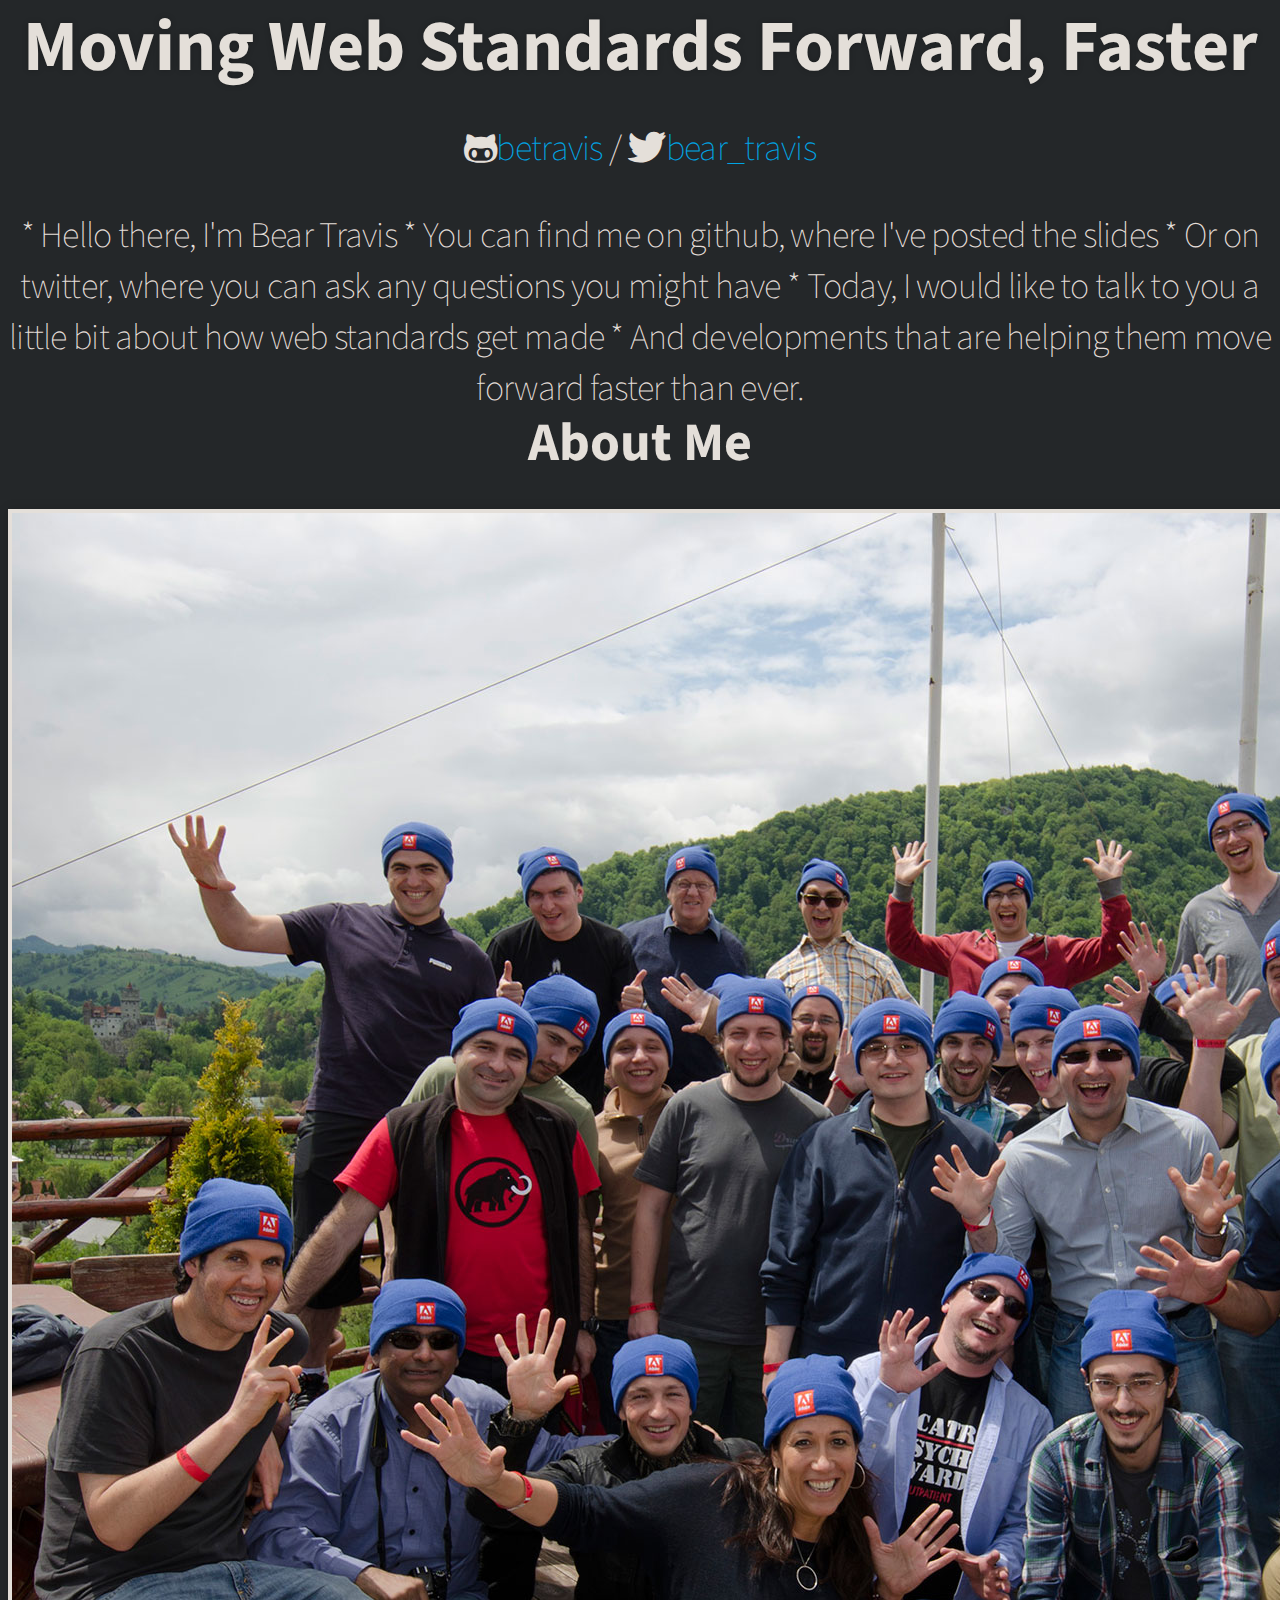
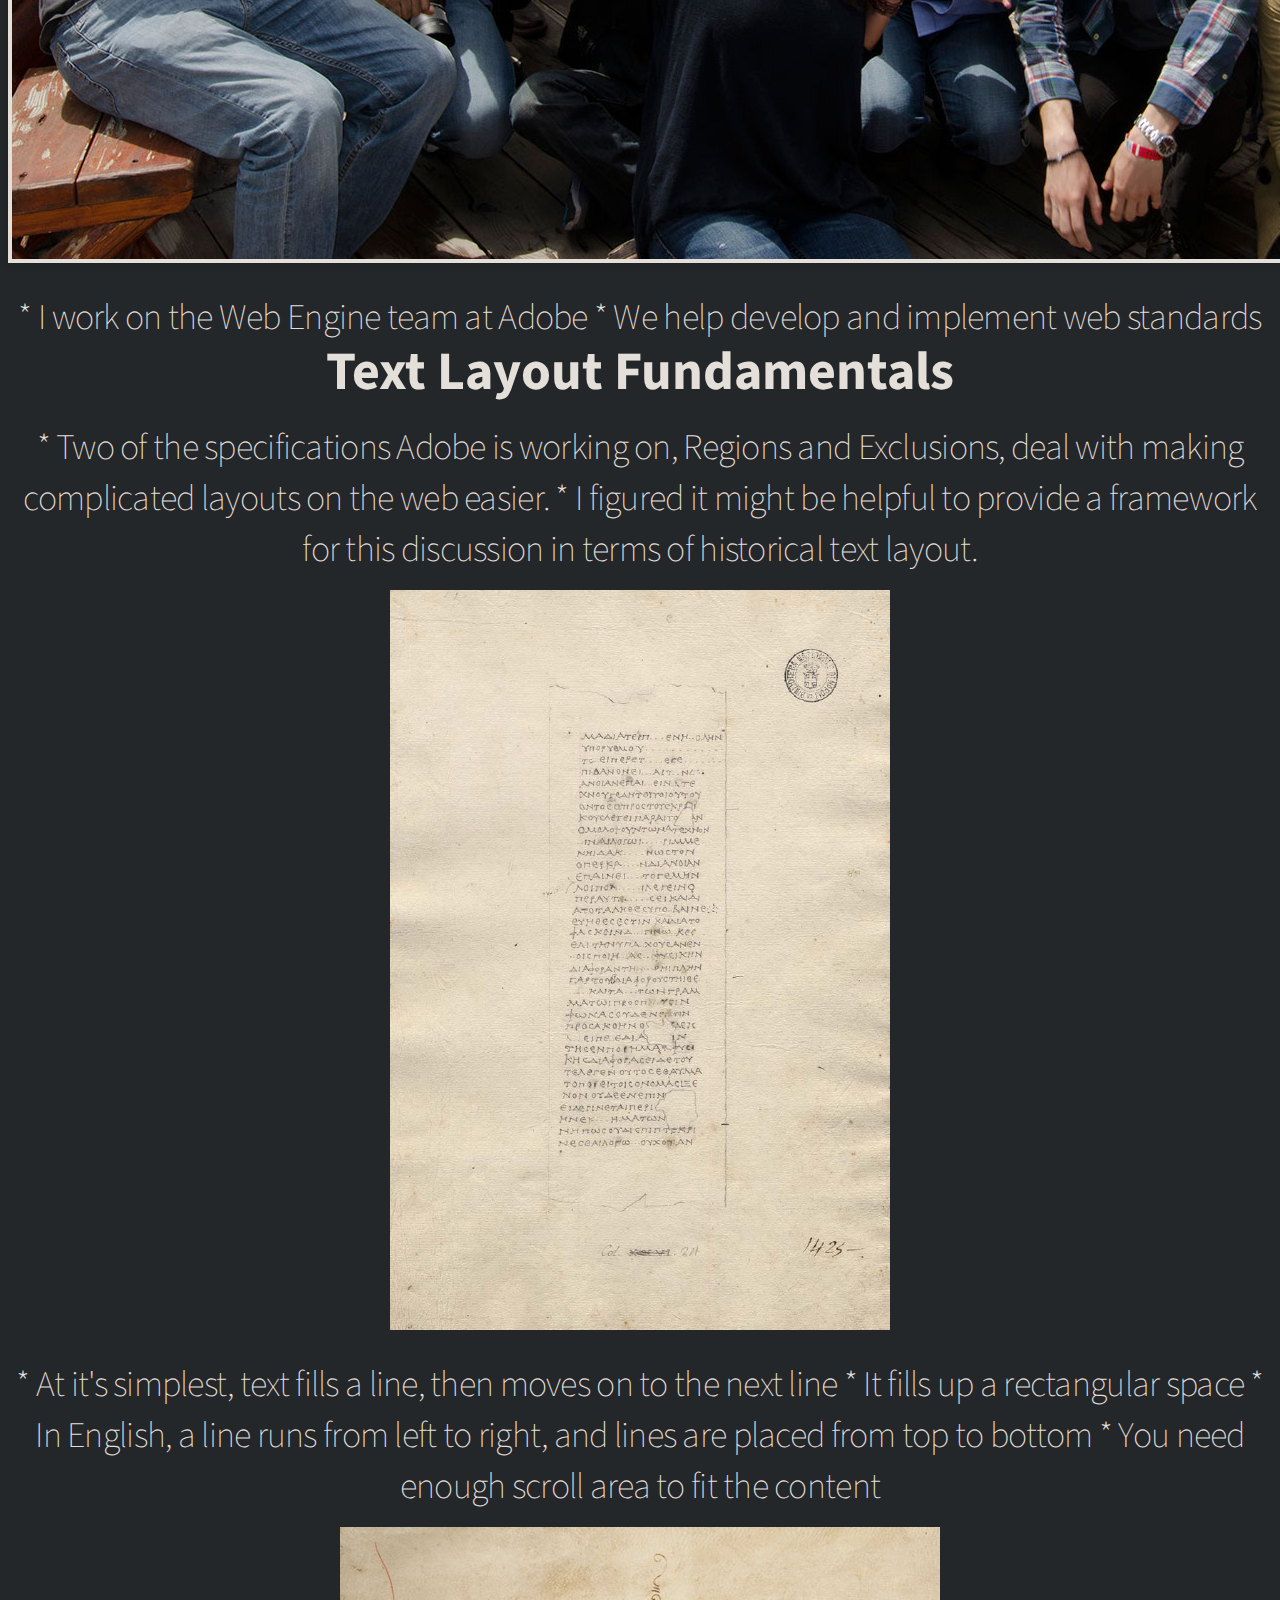
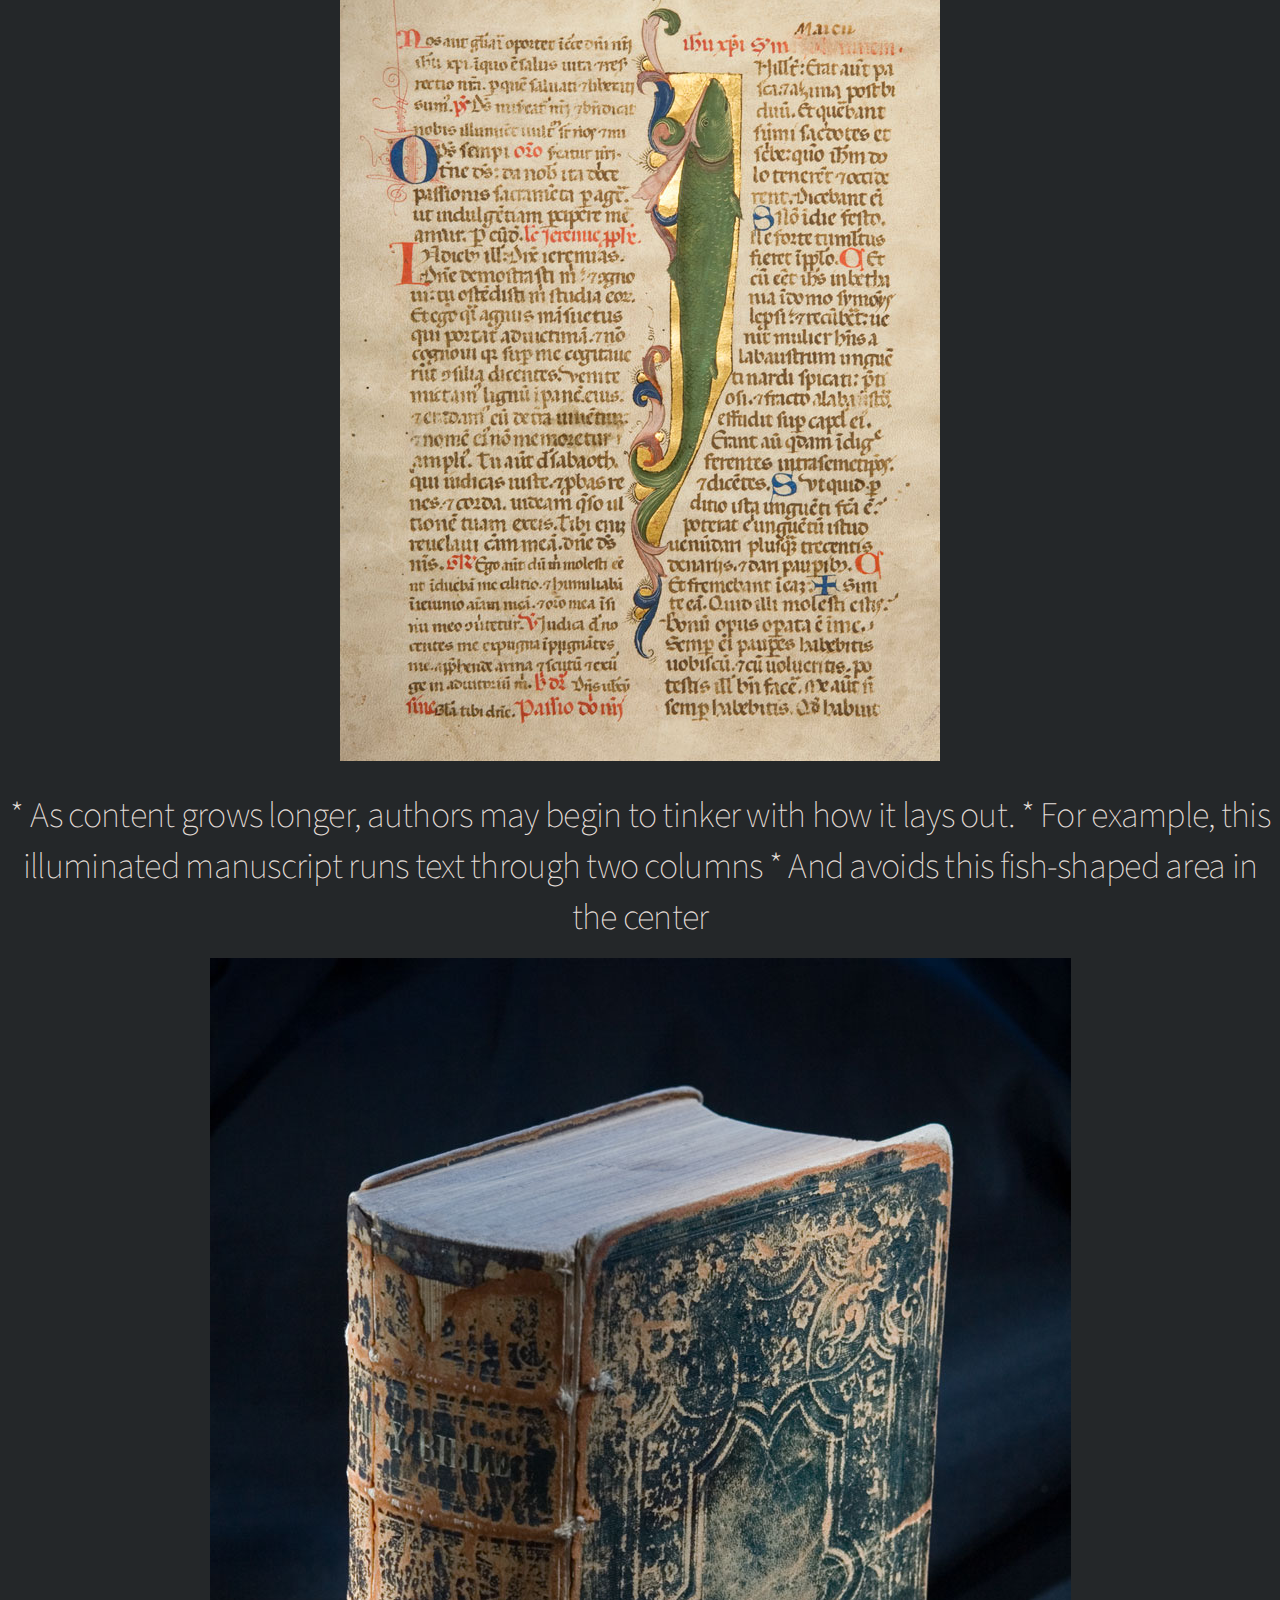
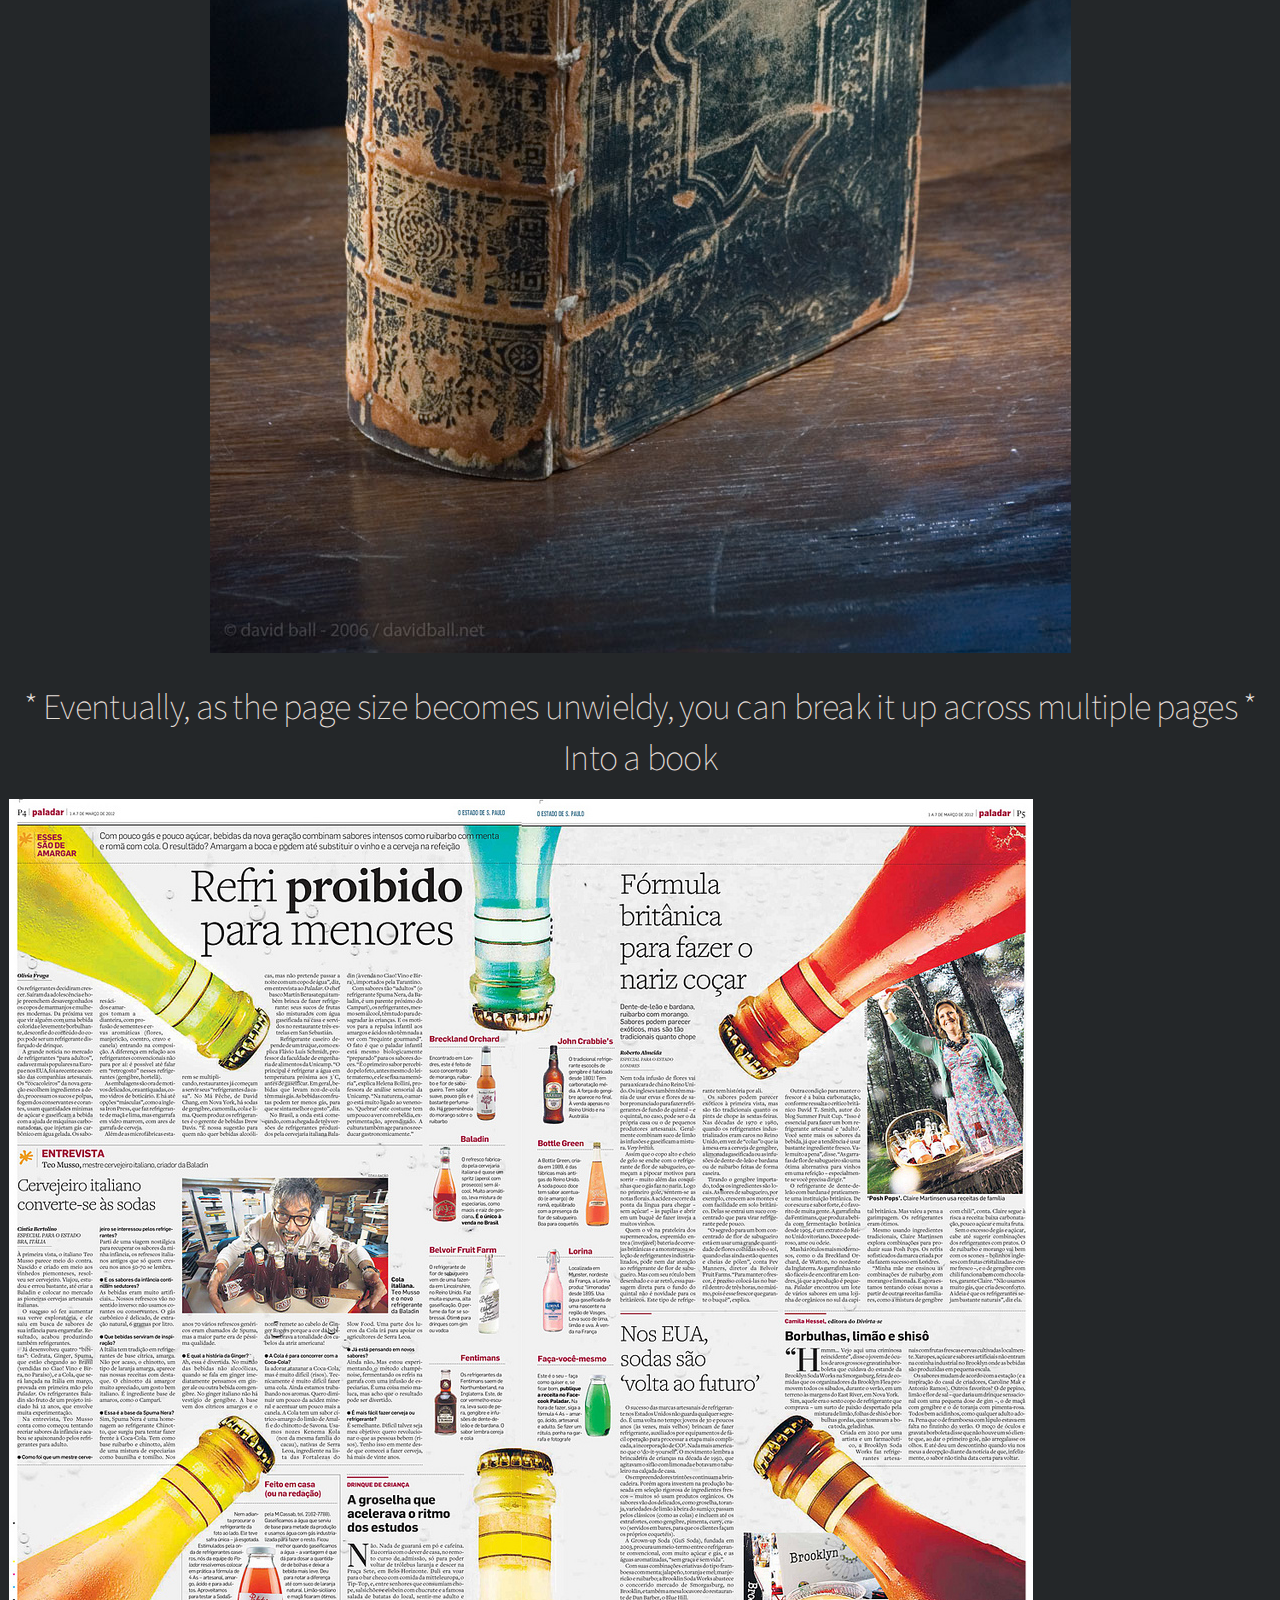
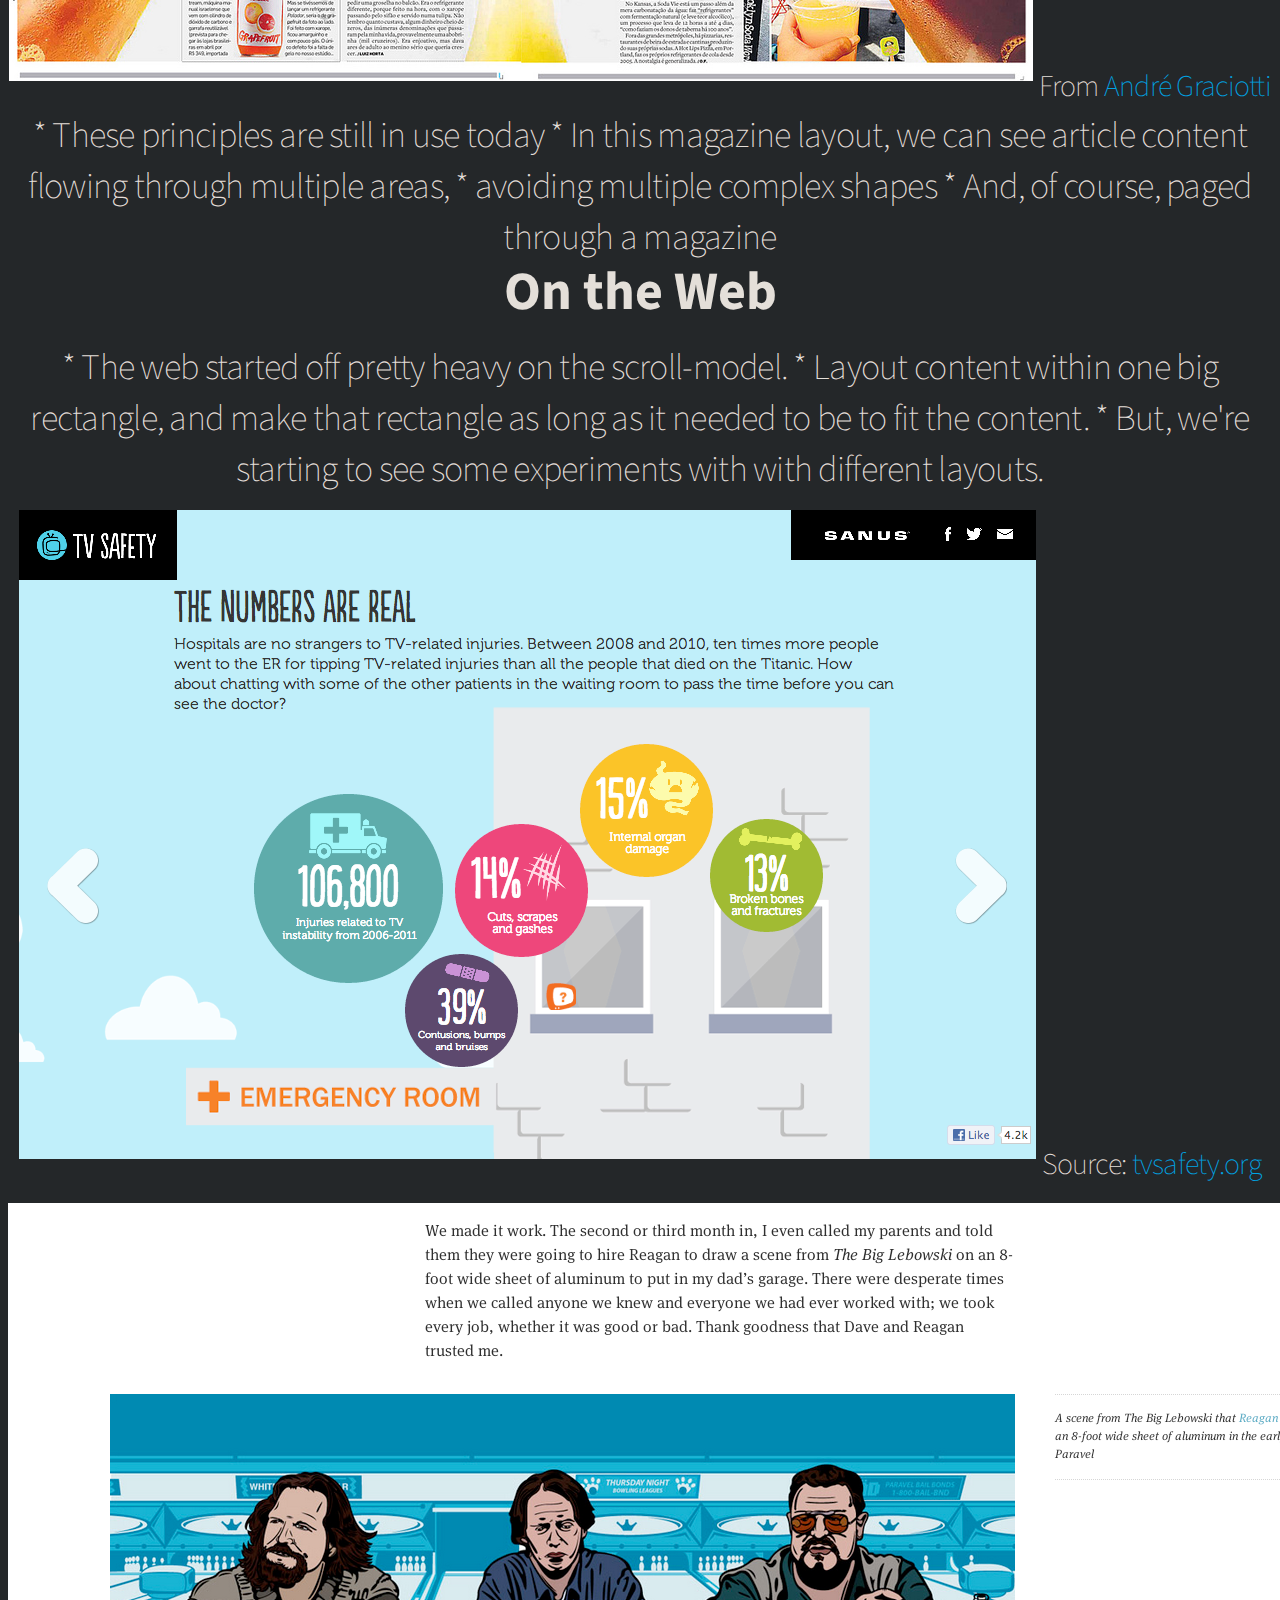
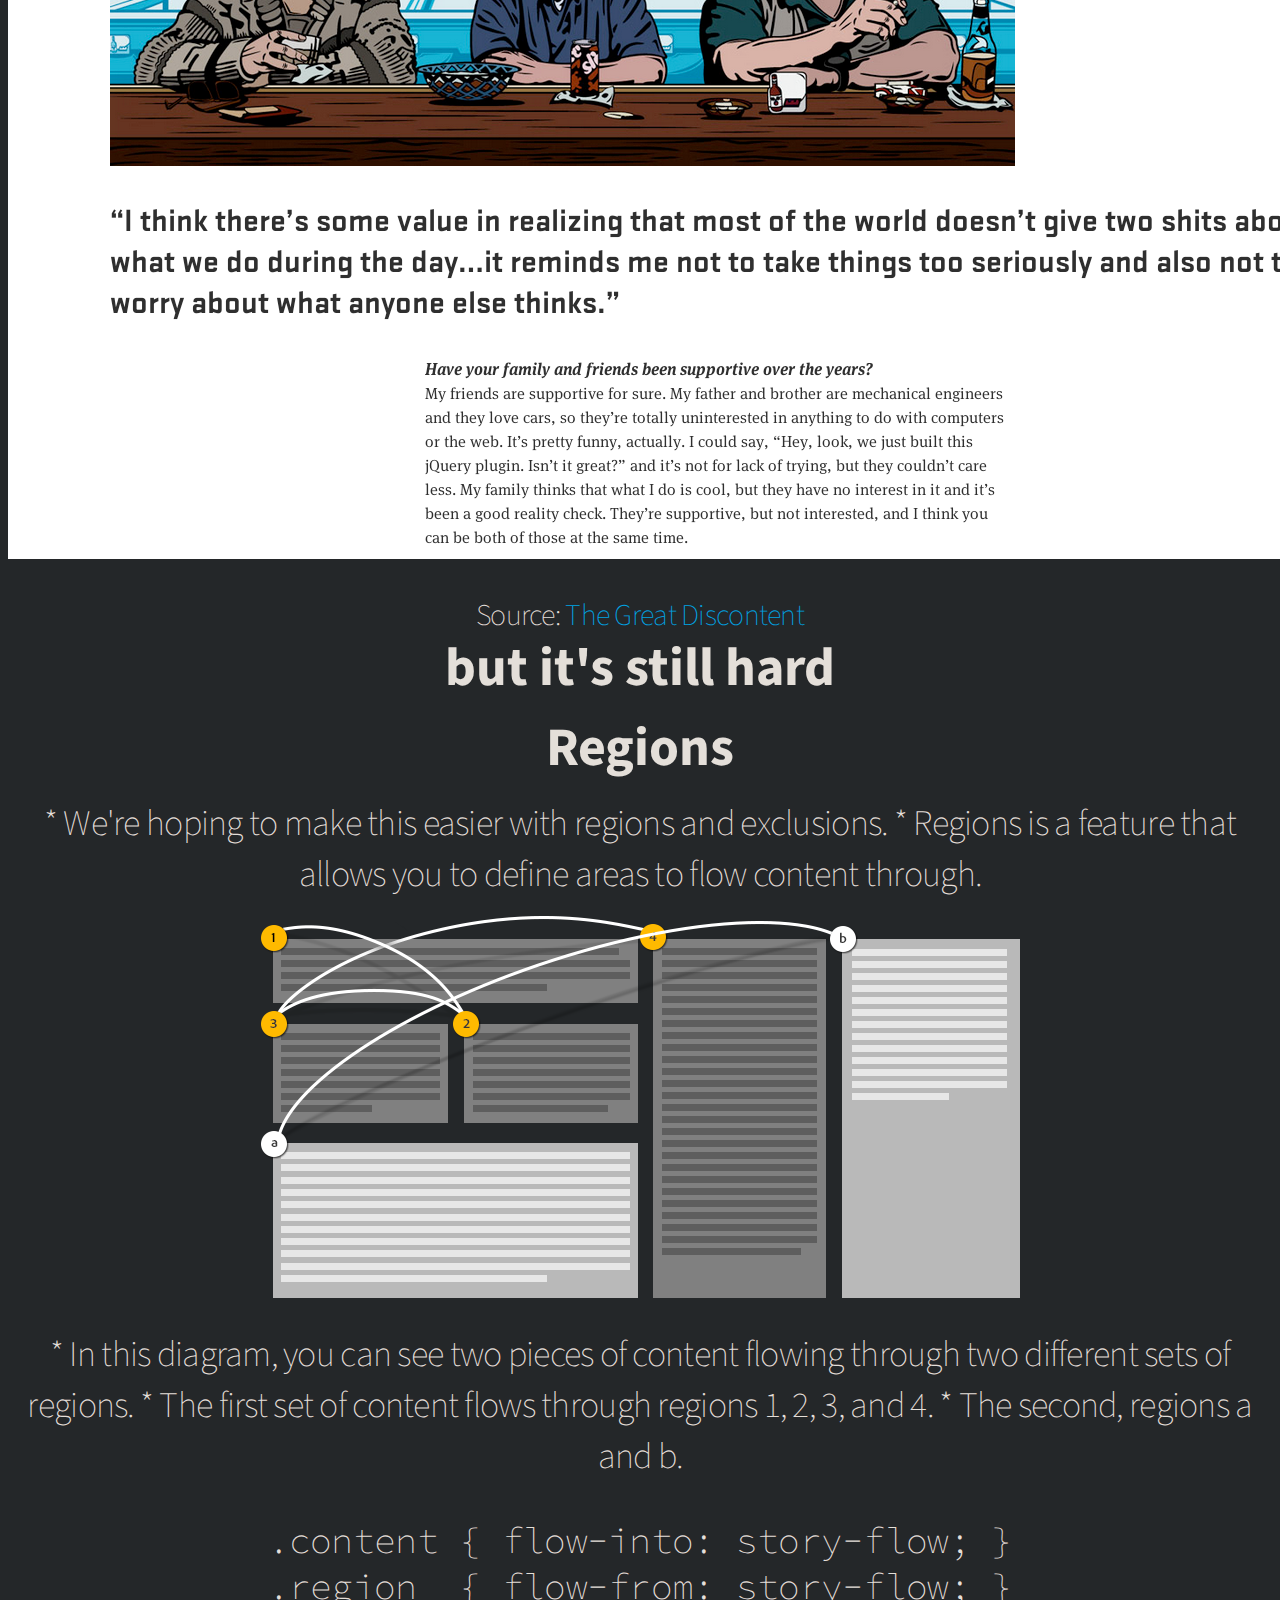
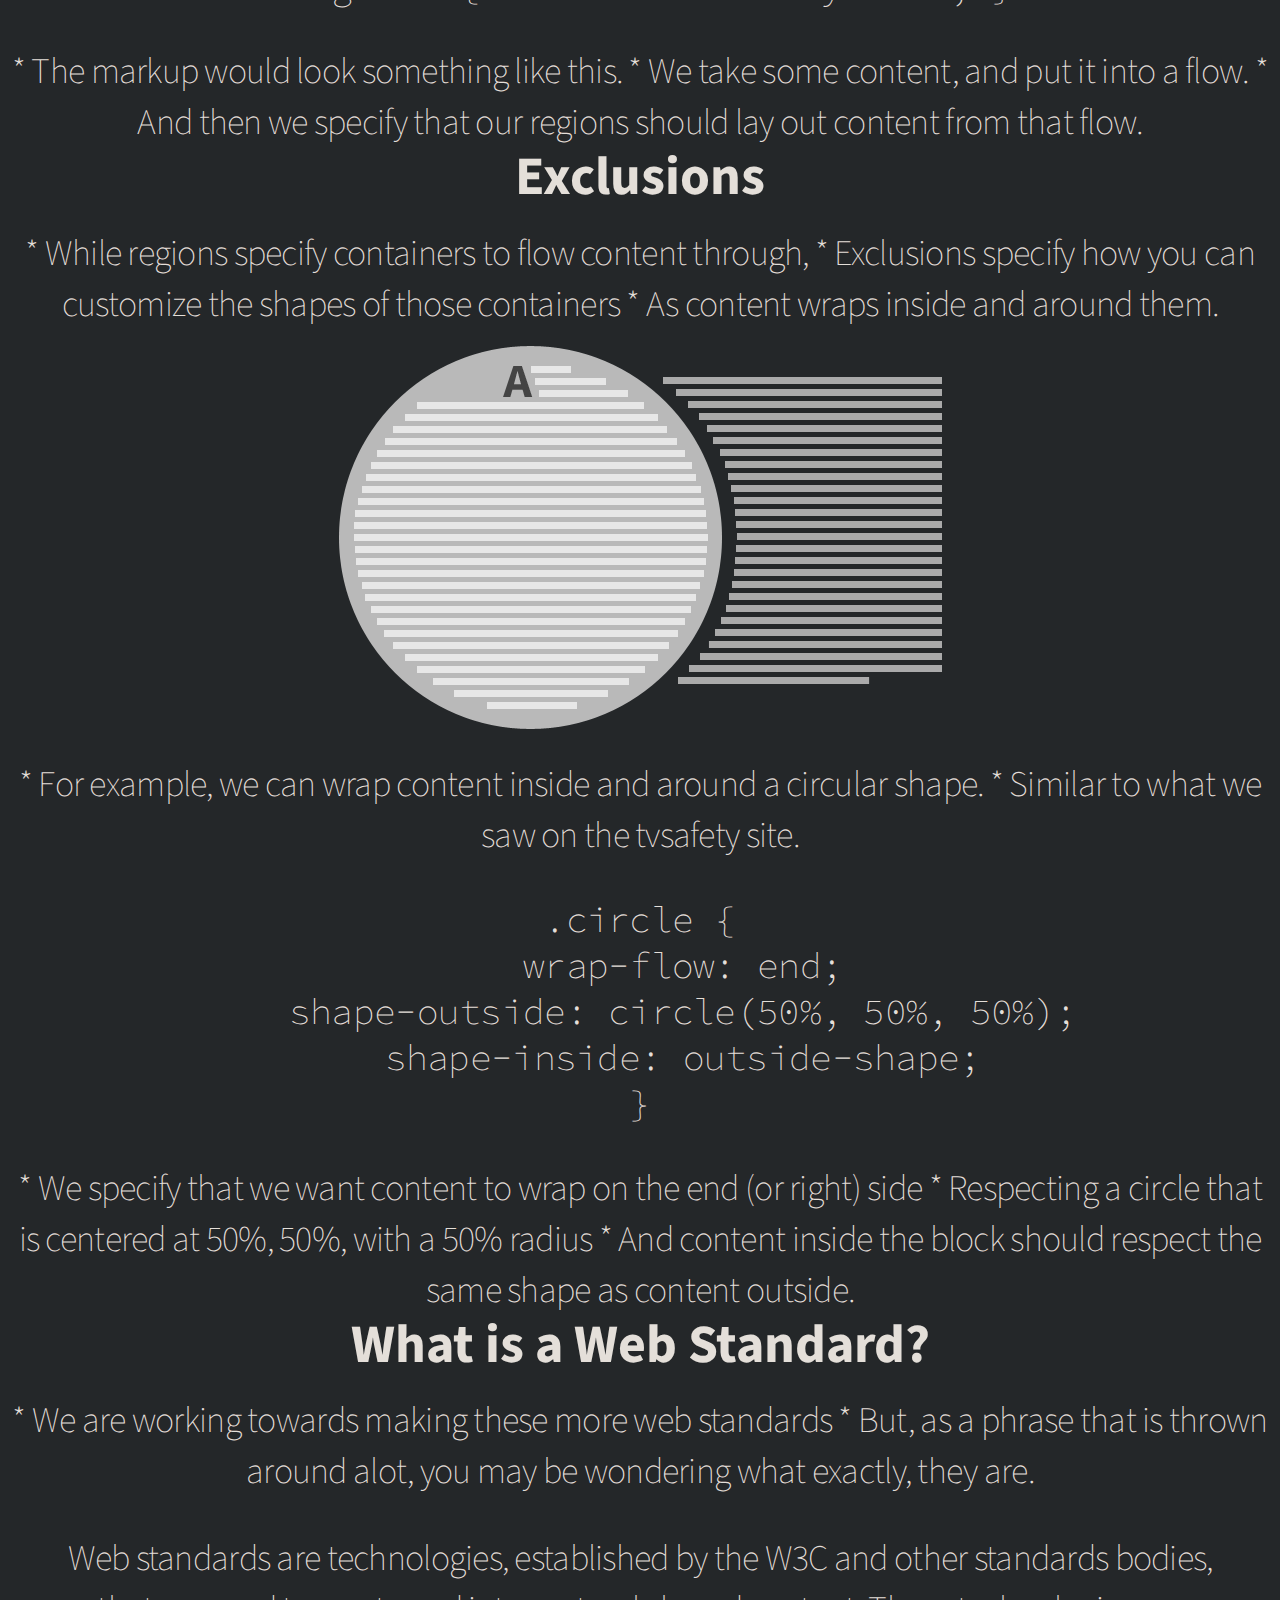
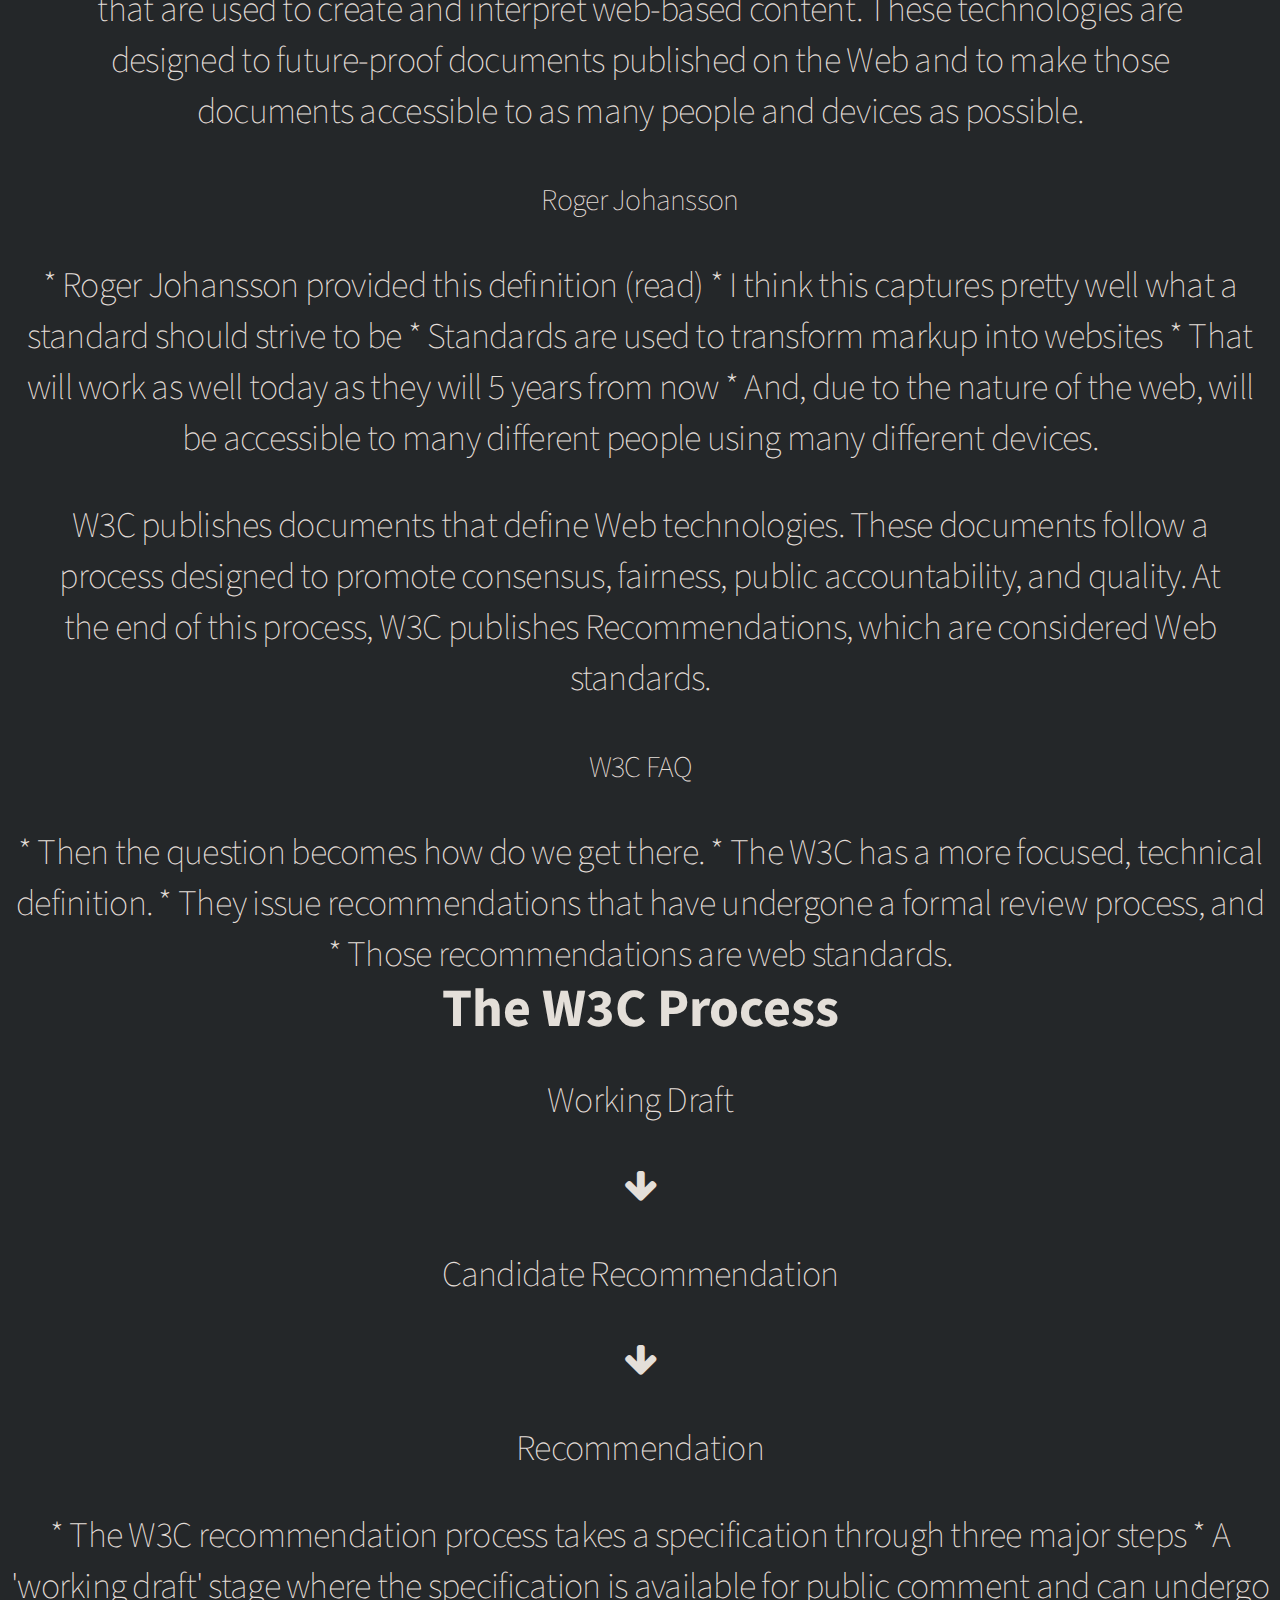
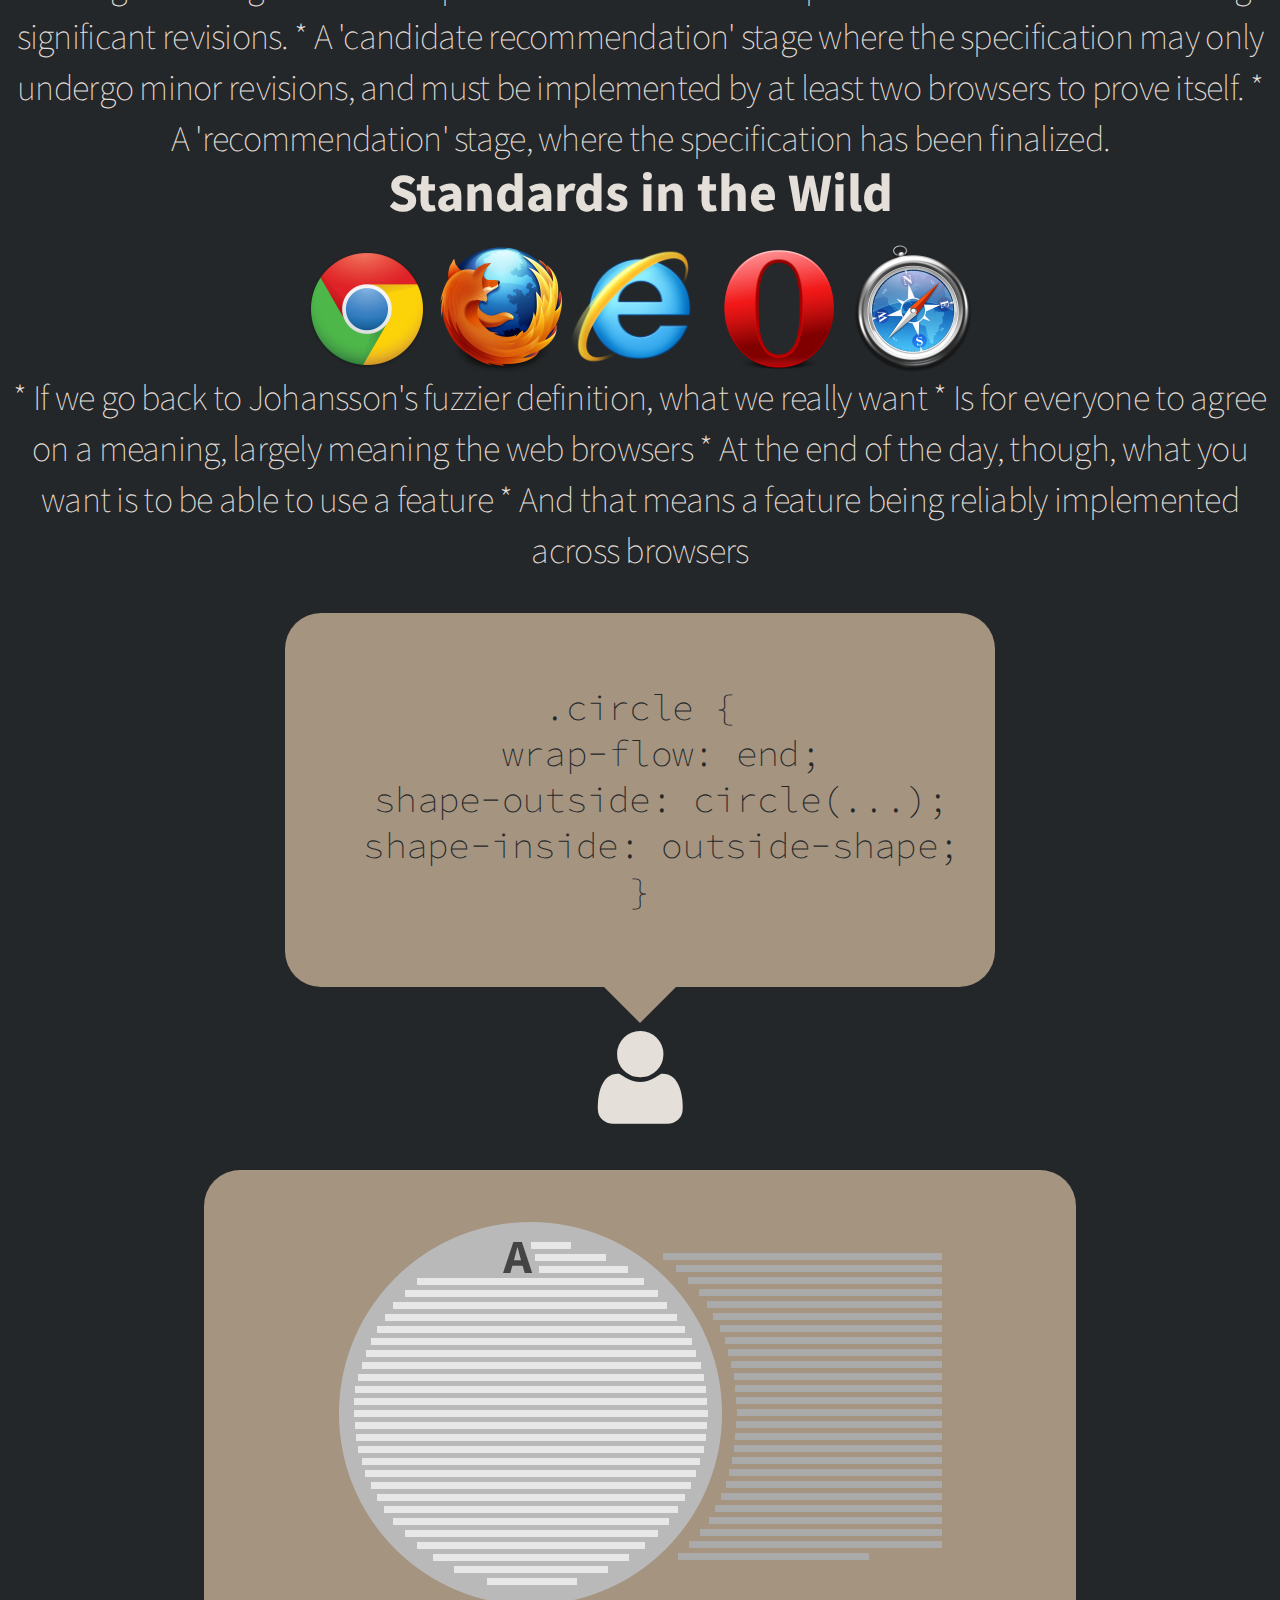
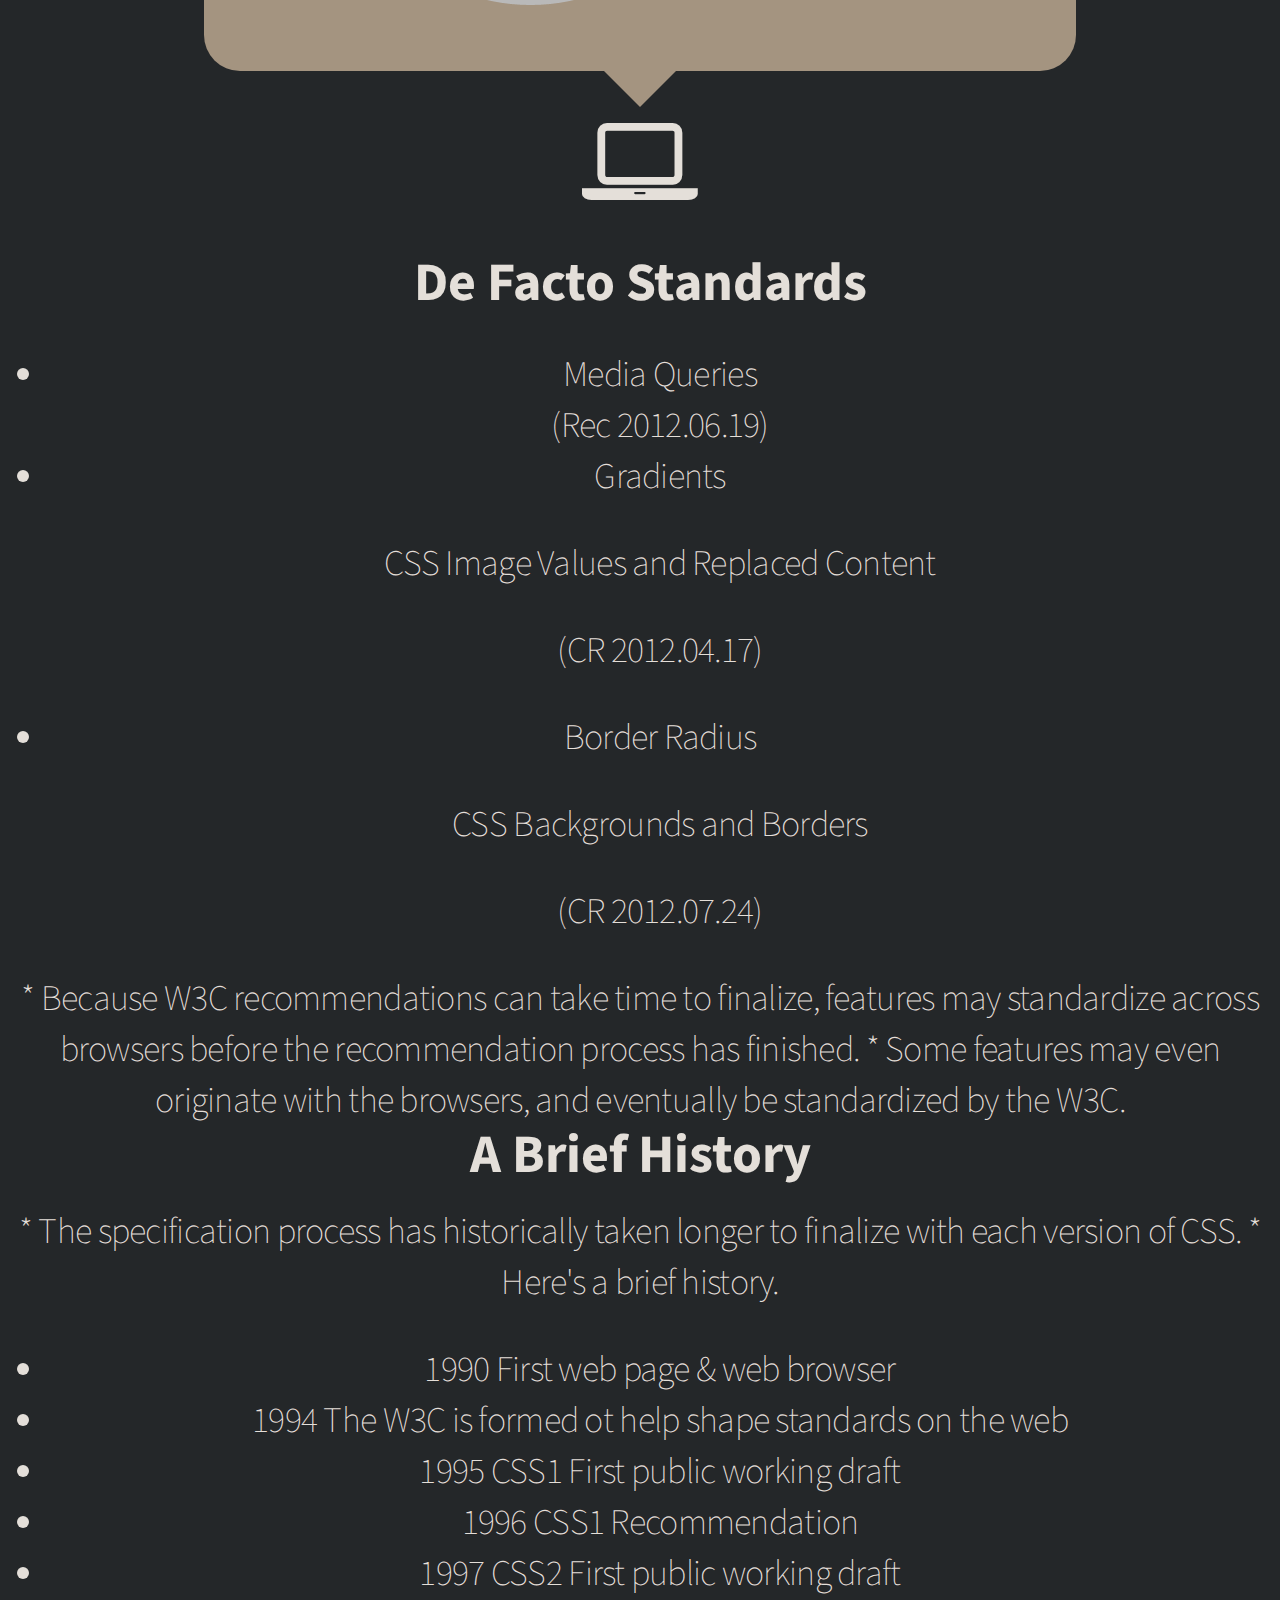
==== commit c0e217f3: "Finished through polyfills" ====
--- a/index.html
+++ b/index.html
@@ -75,7 +75,7 @@
 
                 <section>
                     <h2>About Me</h2>
-                    (img of Web Engine team)
+                    <img src='resources/web-engine-team.jpg' alt='Web Engine Team' />
                     <aside class='notes'>
                         * I work on the Web Engine team at Adobe
                         * We help develop and implement web standards
@@ -282,7 +282,6 @@
                     </section>
 
                     <section>
-                        <!--<h2>Say</h2>-->
                         <div class='comment bottom'>
                         <div class='content'><pre><code class='css'><!--
                         -->.circle {<br/><!--
@@ -297,7 +296,6 @@
                     </section>
 
                     <section>
-                        <!--<h2>Get</h2>-->
                         <div class='comment bottom'>
                             <div class='content'>
                                 <img src='resources/css-exclusions.png' class='plain' alt='exclusions' />
@@ -445,11 +443,22 @@
                     </section>
 
                     <section>
-                        <h2>Regions, Exclusions and</h2>
+                        (how many standards does CSS3 have?)
+                    </section>
+
+                    <section>
+                        <h2>Regions and Exclusions</h2>
                         <aside class='notes'>
                             * For example, Regions and Exclusions are two of these modular CSS3 specifications.
                             * They were originally proposed as a single specification, but broken up to be smaller.
-                            * Some new ideas were spun off, or became part of other specs
+                            * Each of them is moving forward independently.
+                        </aside>
+                    </section>
+
+                    <section>
+                        <h2>Regions, Exclusions, and</h2>
+                        <aside class='notes'>
+                            * In order to keep modules small, try to keep them as self contained as possible.
                         </aside>
                     </section>
 
@@ -462,6 +471,12 @@
                             <h2 class='show-container monospace'>late</h2>
                             <h2 class='show-container monospace'>s   </h2>
                         </div>
+                        <aside class='notes'>
+                            * For example, when working with Regions, one feature that seemed desirable was the
+                            * Ability to define templates, where a page would insert the template enough times
+                            * to fit the content.
+                            * Rather than including this in the Regions spec, it was spun off into a separte module.
+                        </aside>
                     </section>
 
                     <section>
@@ -469,48 +484,84 @@
                             <h2 class='show-container monospace'>Fragmentation<br/> </h2>
                             <h2 class='show-container monospace'>break-before:<br/>region</h2>
                         </div>
+                        <aside class='notes'>
+                            * It was also important to specify how content should break across regions.
+                            * Originally, this was included in the Regions specification
+                            * But as the fragmentation specification evolved, it became apparent that that was a better place
+                            * So the break properties are now defined in the fragmentation specification, along with some for other features (like multicolumn).
+                        </aside>
                     </section>
 
                     <section>
                         <div class='show-container'>
                             <h2 class='show-container monospace inverse clip'>Masking<br/>clip-path: shape</h2>
                         </div>
+                        <aside class='notes'>
+                            * Or, when the CSS masking spec started consolidating masking behavior, and needed
+                            * A method of specifying shapes in CSS, that spec re-used the shapes syntax from
+                            * the exclusions specification.
+                        </aside>
                     </section>
                 </section>
 
 <!-- 6. Complexity limit -->
                 <section>
-                    <section><h2>How can we build standards faster?</h2></section>
-                    <section><h2>How fast can we build standards?</h2></section>
-                    <section><h2>Each module is part of a larger toolset</h2></section>
+                    <section>
+                        <h2>How lightweight can we make modules?</h2>
+                        <aside class='notes'>
+                            * But there is a limit to how small and lightweight we can make a module
+                            * And still have it be useful.
+                        </aside>
+                    </section>
+                    <section>
+                        <h2>Each module is part of a larger toolset</h2>
+                        <aside class='notes'>
+                            * After all, each module is part of a larger toolset.
+                            * And, it is really most useful only when it can be combined with the other modules.
+                            * Which means, you have to make sure you account for working with all of them.
+                        </aside>
+                    </section>
 
                     <section>
                         <div class='show-container inverse'>
-<h2 class='monospace regex left'>C   
-SS  
-REG 
-IONS</h2>
-<h2 class='monospace regex middle'>A
- N
-  D</h2>
-<h2 class='monospace regex right'>EXCL
-USI
-ON
-S</h2>
-                        </div>
-                    </section>
-
-                    <section>
-<pre><code>.region {
-    flow-from: story-flow;
-    shape-inside: polygon(...);
-}
-.content { flow-into: story-flow; }</code></pre>
-                    </section>
-
-                    <section>
-<pre><code>.region { shape-inside: polygon(...); }
-.content { shape-inside: circle(...); }</code></pre>
+                            <h2 class='monospace regex left'>C   <br/><!--
+                            -->SS  <br/><!--
+                            -->REG <br/><!--
+                            -->IONS<br/></h2>
+                            <h2 class='monospace regex middle'>A<br/><!--
+                            --> N<br/><!--
+                            -->  D<br/></h2>
+                            <h2 class='monospace regex right'>EXCL<!--
+                            -->USI<br/><!--
+                            -->ON<br/><!--
+                            -->S</h2>
+                        </div>
+                        <aside class='notes'>
+                            * For example, I mentioned that regions and exclusions were originally conceived as one specification.
+                            * So they need to work together.
+                            * For example, having content flow through regions with shapes.
+                            * Or having content in regions avoid certain exclusions.
+                        </aside>
+                    </section>
+
+                    <section>
+                        <pre><code>.region {<br/><!--
+                        -->    flow-from: story-flow;<br/><!--
+                        -->    shape-inside: polygon(...);<br/><!--
+                        -->}<br/><!--
+                        -->.content { flow-into: story-flow; }</code></pre>
+                        <aside class='notes'>
+                            * The markup would look something like this
+                        </aside>
+                    </section>
+
+                    <section>
+                        <pre><code>.region { shape-inside: polygon(...); }<br/><!--
+                        -->.content { shape-inside: circle(...); }</code></pre>
+                        <aside class='notes'>
+                            * But you start running into edge cases, like what happens when regions and flowed content both have a shape-inside set?
+                            * (We're currently gunning for intersection)
+                        </aside>
                     </section>
 
                     <section>
@@ -523,18 +574,29 @@
                             <h2 class='show-container monospace inverse'>O<br/>L<br/>U</h2>
                             <h2 class='show-container monospace inverse'>M<br/>N<br/><br/></h2>
                         </div>
+                        <aside class='notes'>
+                            * Or, looking at regions combined with multicolumn. It would be nice to combine the two.
+                            * You could use regions for 'page' containers, and just set each page to have multiple columns.
+                        </aside>
                     </section>
 
                     <section>
                         <h2>Regions and</h2>
                         <div class='show-container'>
-                            <h2 class='show-container monospace inverse'>1<br/>2<br/>3</h2>
-                            <h2 class='show-container monospace inverse'>7<br/>8<br/>9</h2>
+                            <h2 class='show-container monospace inverse'>M<br/>U<br/>L</h2>
+                            <h2 class='show-container monospace inverse'>O<br/>L<br/>U</h2>
                         </div>
                         <div class='show-container'>
-                            <h2 class='show-container monospace inverse'>4<br/>5<br/>6</h2>
-                            <h2 class='show-container monospace inverse'>10<br/>11<br/><br/></h2>
-                        </div>
+                            <h2 class='show-container monospace inverse'>T<br/>I<br/>C</h2>
+                            <h2 class='show-container monospace inverse'>M<br/>N<br/><br/></h2>
+                        </div>
+                        <aside class='notes'>
+                            * But how, exactly, should this lay out?
+                            * If you just put multicolumn on the content, it will lay out as one continuous block.
+                            * And then divide that block across the regions.
+                            * So, as you can see here, we continue from the first region, into the second, back to the first, and back to the second. 
+                            * It could be a mess. Unless we account for it in the spec.
+                        </aside>
                     </section>
 
                     <section>
@@ -545,6 +607,14 @@
                             <h2 class='show-container inverse monospace'>BO</h2>
                             <h2 class='show-container inverse monospace'>X </h2>
                         </div>
+                        <aside class='notes'>
+                            * Or, say you're working with FlexBox, which allows you to specify how blocks lay out and wrap.
+                            * Here we've got them laying out left to right, top to bottom.
+                            * What if you want to wrap these in a circular shape inside?
+                            * Well, this can get tricky because flex boxes establish their own block formatting context.
+                            * There are optimizations in place assuming that this can be laid out and painted on its own.
+                            * So we need to consider whether we should allow shape insides across block formatting contexts.
+                        </aside>
                     </section>
 
                     <section>
@@ -554,6 +624,10 @@
                             <h2 class='show-container monospace inverse'>REG-</h2><br/>
                             <h2 class='show-container monospace inverse'>IONS</h2>
                         </div>
+                        <aside class='notes'>
+                            * Or, folks might want to use web components to specify a layout template for their content.
+                            * It's important that we make sure this works, both in the spec and implementation.
+                        </aside>
                     </section>
                 </section>
 
@@ -561,6 +635,12 @@
                 <section>
                     <section>
                         <h2>The web isn't standing still</h2>
+                        <aside class='notes'>
+                            * Just because it's not a recommendation yet, or even a specification, doesn't mean there
+                            * isn't something out there on the web.
+                            * It's all about building what you need.
+                            * And as features standardize, what's really important
+                        </aside>
                     </section>
                     <section>
                         <div class='comment'>
@@ -577,26 +657,96 @@
                             </div>
                             <h2 class='icon icon-laptop'></h2>
                         </div>
-                    </section>
-                </section>
-
-<!-- 8. Polyfills -->
+                        <aside class='notes'>
+                            * Is being able to provide the markup
+                            * And have the browser translate it into what you want presented to the user.
+                        </aside>
+                    </section>
+                </section>
+
+<!-- 8. Native -->
+                <section>
+                    <section>
+                        <h2>Evolving Browsers</h2>
+                        <aside class='notes'>
+                            * As I mentioned before, browsers aren't waiting for specs to finalize to start implementing functionality.
+                            * They are continuously working on new features, even some that may still be experimental.
+                        </aside>
+                    </section>
+                    <section>
+                        <h2>Releasing early, and often</h2>
+                        <ul>
+                            <li>
+                                Test builds<br/>
+                                <small>(
+                                <a href="http://www.chromium.org/getting-involved/dev-channel">CR</a> |
+                                <a href="http://www.mozilla.org/en-US/firefox/channel/">FF</a> |
+                                <a href="http://ie.microsoft.com/testdrive/">IE</a> |
+                                <a href="http://www.opera.com/browser/next/">O</a> |
+                                <a href="http://http://nightly.webkit.org/">S</a>
+                                )</small>
+                            </li>
+                            <li>Experimental Channel</li>
+                            <li>Release builds</li>
+                        </ul>
+                        <aside class='notes'>
+                            * One of the problems in the past has been long release cycles for browsers.
+                            * There may be a gap of years between browser versions.
+                            * One way of getting early feedback is by releasing test builds, previews of future functionality.
+                            * All major browsers do this, some updating pretty much daily.
+                            * Some, generally calling themselves an 'experimental channel', can install alongside your existing browser, and automatically update. ZOMG super cool.
+                            * Release cycles are also tightening. Some releasing as often as every six weeks.
+                            * Regions and Exclusions contributions made to WK, for example, will be available in Chrome in 6 weeks.
+                        </aside>
+                    </section>
+                    <section>
+                        <h2>Native implementations</h2>
+                        <ul>
+                            <li>Prove a feature can be done</li>
+                            <li>in a performant manner</li>
+                            <li>just like any other web feature</li>
+                        </ul>
+                    </section>
+                    <section>
+                        <h2>But</h2>
+                        <ul>
+                            <li>You are tied to a specific browser,</li>
+                            <li>and its release schedule,</li>
+                            <li>and a higher degree of finish</li>
+                        </ul>
+                    </section>
+                </section>
+
+<!-- 9. Polyfills -->
                 <section>
                     <section>
                         <h2>Polyfills</h2>
                         <h3>fake the functionality of the future, today</h3>
+                        <aside class='notes'>
+                            * One workaround we are seeing these days is the use of polyfills.
+                            * Polyfills allow you to access future functionality, even when the browser hasn't implemented it yet.
+                        </aside>
                     </section>
                     <section>
                         <h2 class='inverse'>polyfill.js</h2>
                         <div class='wedge inverse'>
                             <h2>older browsers</h2>
                         </div>
+                        <aside class='notes'>
+                            * Typically, polyfills work by filling in missing functionality in a browser with javascript.
+                            * You include a javascript library, use the unimplemented feature, and the javascript will transform it into something the older browser can understand.
+                            * Traditionally, these were a way of retrofitting legacy browsers with modern standards.
+                        </aside>
                     </section>
                     <section>
                         <h2 class='inverse'>polyfill.js</h2>
                         <div class='wedge inverse'>
                             <h2>new functionality</h2>
                         </div>
+                        <aside class='notes'>
+                            * What we are seeing today, however, is polyfills coming out for features before they have been fully implemented in any browser.
+                            * The spec has generally settled to some degree, meaning there may be some partial implementations.
+                        </aside>
                     </section>
                     <section>
                         <h2>Polyfills</h2>
@@ -611,8 +761,31 @@
                     <section>
                         <img class='plain' src='resources/codepen-rodeo.png' />
                         <small><a href='http://codepen.io/tag/rodeo-004/'>CodePen Regions Rodeo</a></small>
-                    </section>
-
+                        <aside class='notes'>
+                            * Polyfills allow you to get functionality into people's hands today.
+                            * Which means you can get people trying out your feature in something like this.
+                            * CodePen, an html sample sharing site, had a series of week-long challenges to see what kind of awesome work people could come up with.
+                            * Because Regions had a polyfill, we were able to have one of these challenges be test driving regions and coming up with something awesome.
+                            * Early feedback is invaluable.
+                        </aside>
+                    </section>
+
+                    <section>
+                        <h2>But</h2>
+                        <ul>
+                            <li>Polyfills are a workaround</li>
+                            <li>Feature specs are likely to change</li>
+                            <li>Polyfills can be non-performant</li>
+                        </ul>
+                        <aside class='notes'>
+                            * It is important to note that there are some tradeoffs to using polyfills.
+                            * Most importantly, they are a workaround and require external js libraries.
+                            * They also tend to start emerging when specifications are likely to change.
+                            * So you may write code that needs to be altered to use native functionality when it comes along.
+                            * And finally, because they are running client-side to make adjustments, they can suffer from some performance concerns.
+                        </aside>
+                    </section>
+                    
                     <section>
                         <h2>Check 'em out</h2>
                         <ul>
@@ -622,48 +795,6 @@
                             <li><a href='https://github.com/dglazkov/Web-Components-Polyfill'>Web Components</a></li>
                             <li><a href='https://github.com/Modernizr/Modernizr/wiki/HTML5-Cross-browser-Polyfills'>and more</a>...</li>
                         </ul>
-                    </section>
-                    
-                    <section>
-                        <h2>But</h2>
-                        <ul>
-                            <li>Polyfills are a workaround</li>
-                            <li>Feature specs are likely to change</li>
-                            <li>Polyfills can be non-performant</li>
-                        </ul>
-                    </section>
-                </section>
-
-<!-- 9. Native -->
-                <section>
-                    <section><h2>Sometimes you just need native</h2></section>
-                    <section>
-                        <h2>Native implementations</h2>
-                        <ul>
-                            <li>Prove a feature can be done</li>
-                            <li>in a performant manner</li>
-                            <li>just like any other web feature</li>
-                        </ul>
-                    </section>
-                    <section>
-                        <h2>But</h2>
-                        <ul>
-                            <li>You are tied to a specific browser,</li>
-                            <li>and its release schedule,</li>
-                            <li>and a higher degree of finish</li>
-                        </ul>
-                    </section>
-                    <section>
-                        <h2>How do we get early feedback?</h2>
-                    </section>
-                    <section>
-                        <h2>Release early, and often</h2>
-                        (release test builds -- all major browsers)
-                        (Canary -- updates almost daily, runs in parallel)
-                        (faster release cycle)
-                    </section>
-                    <section>
-                        <h2>Anyone can test out new browsers</h2>
                     </section>
                 </section>
 
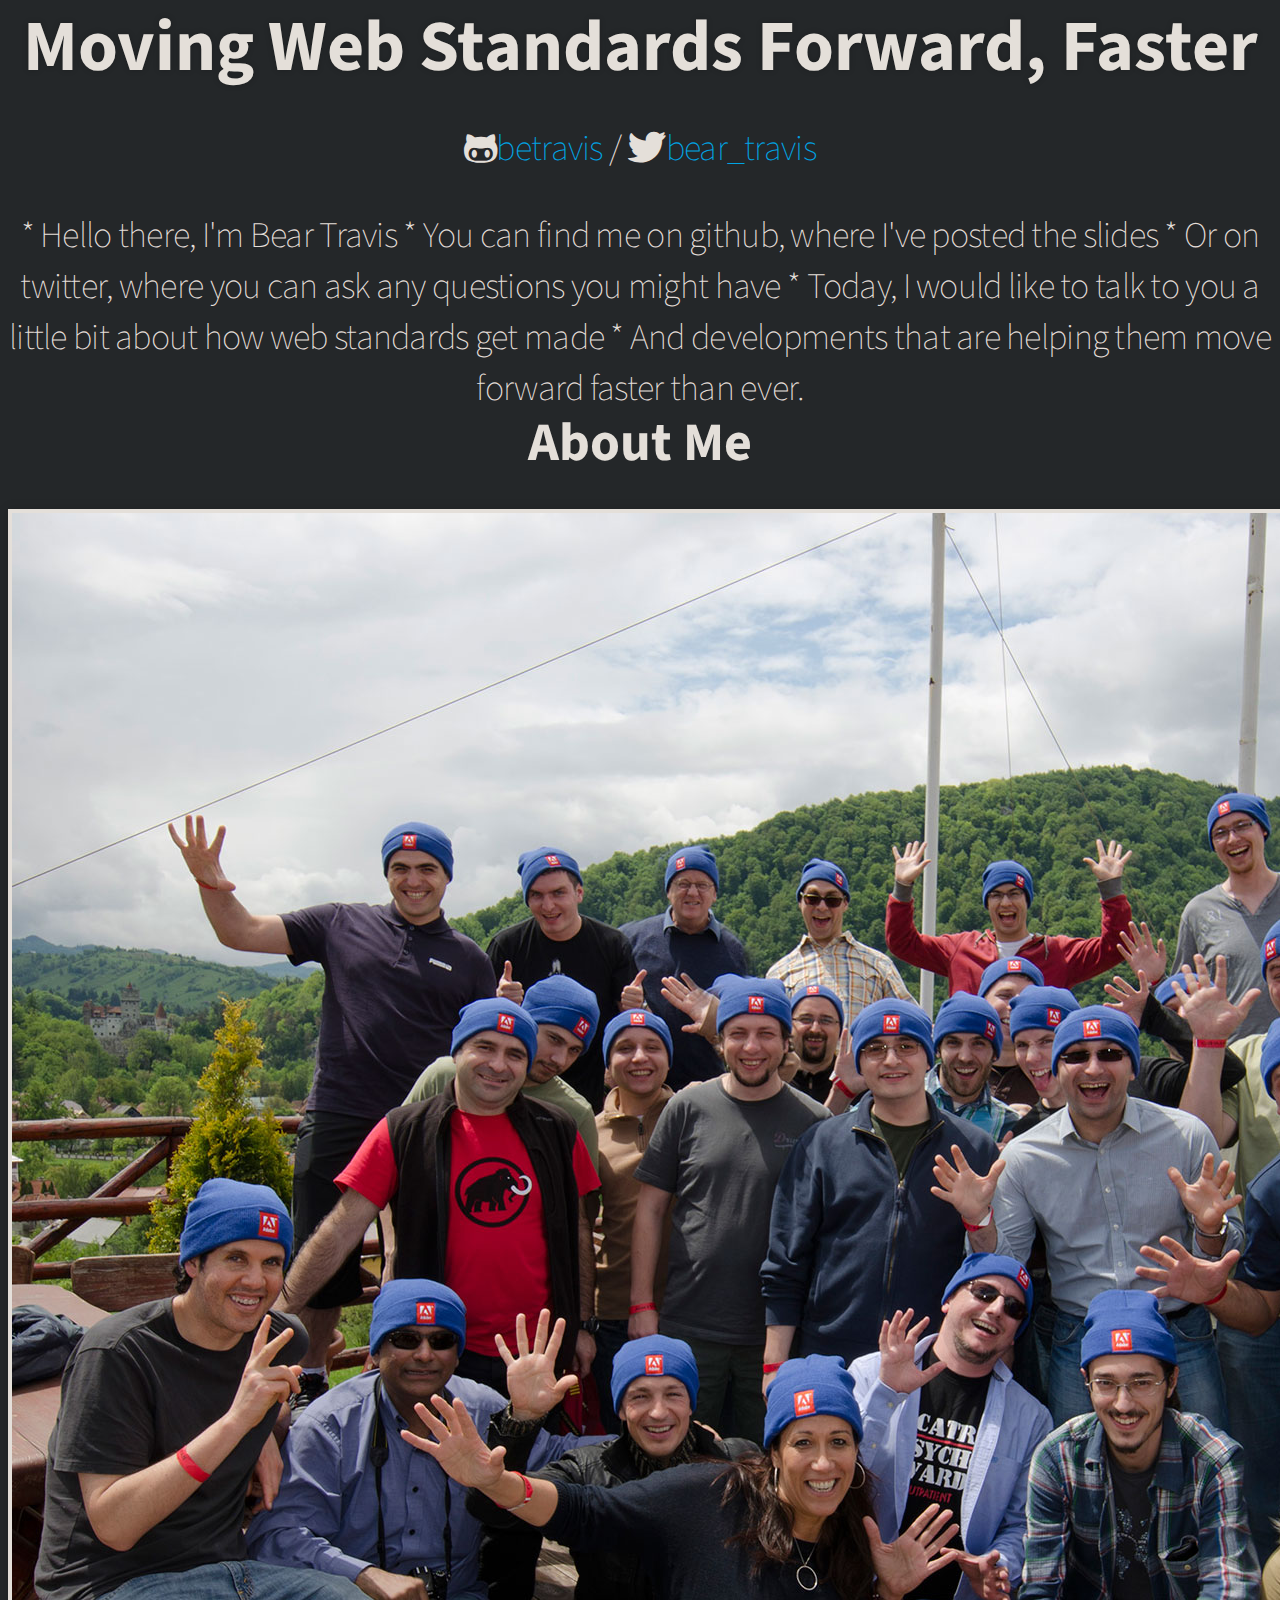
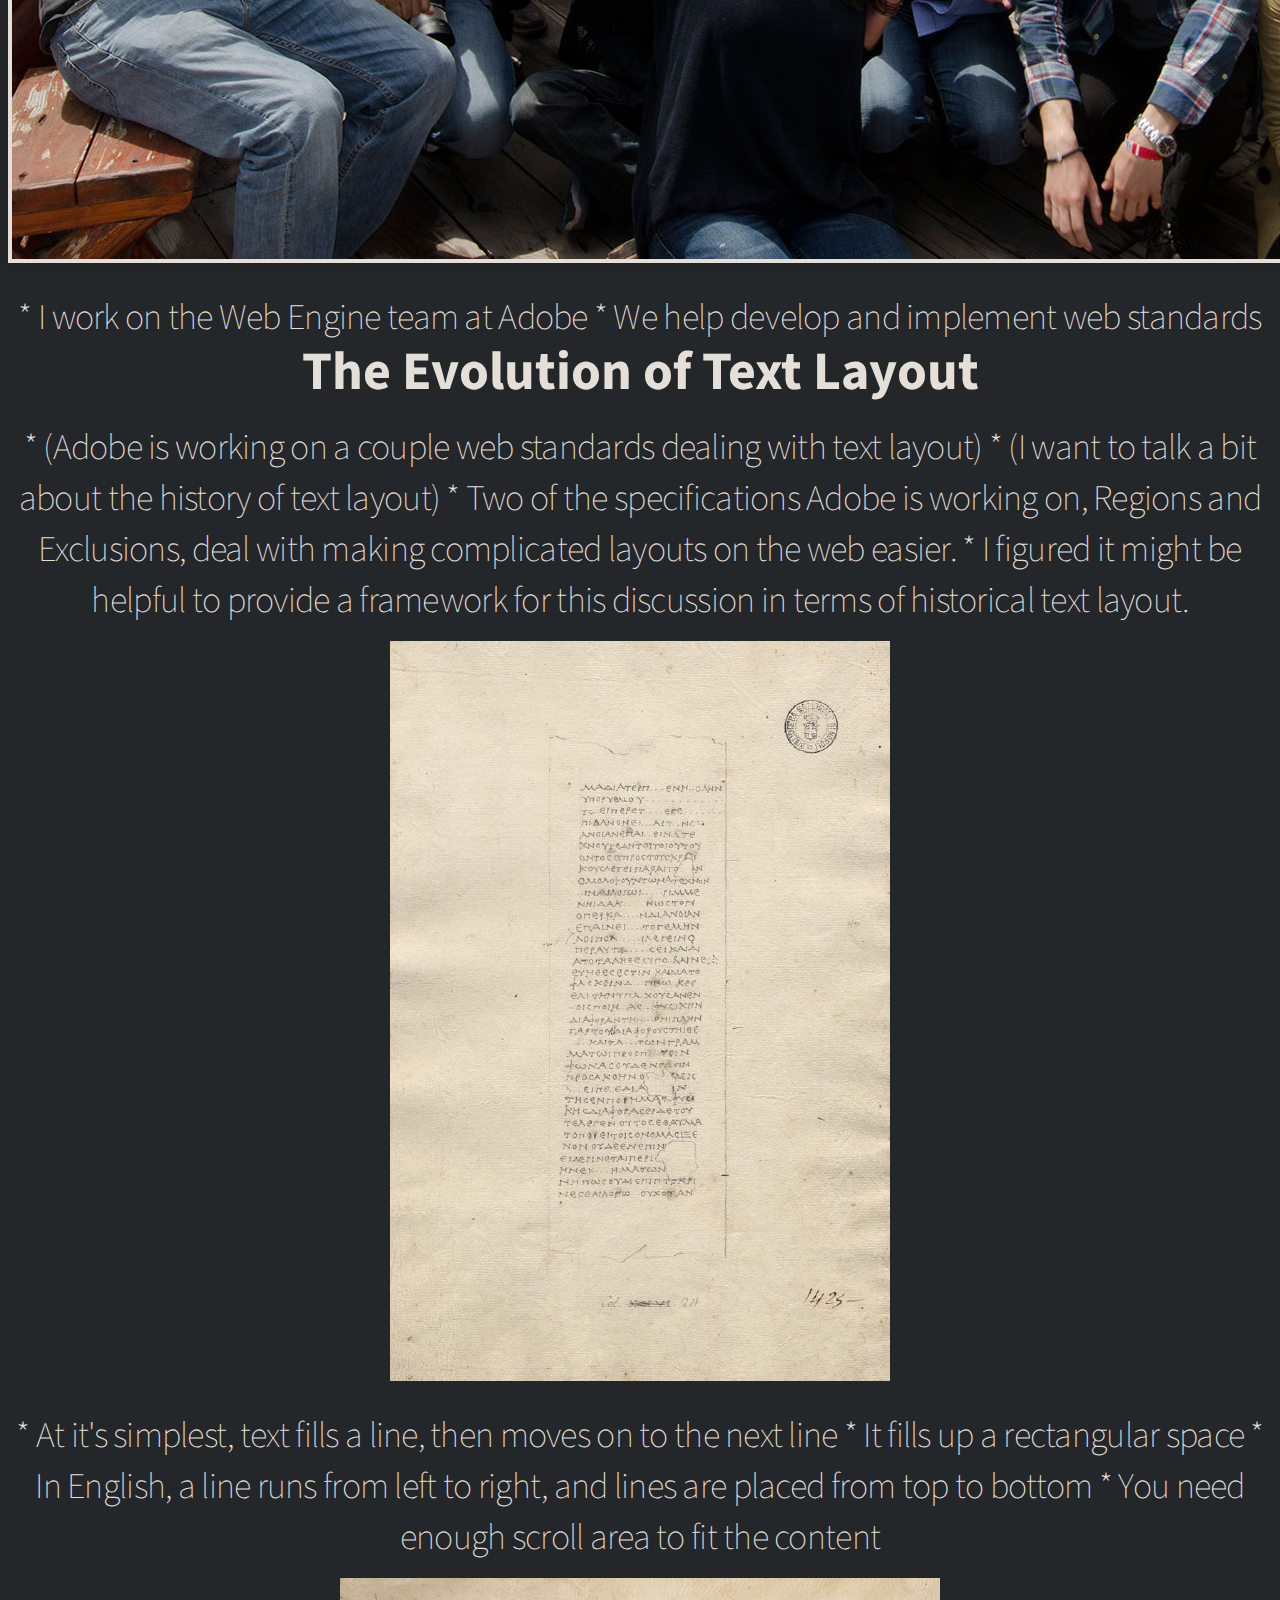
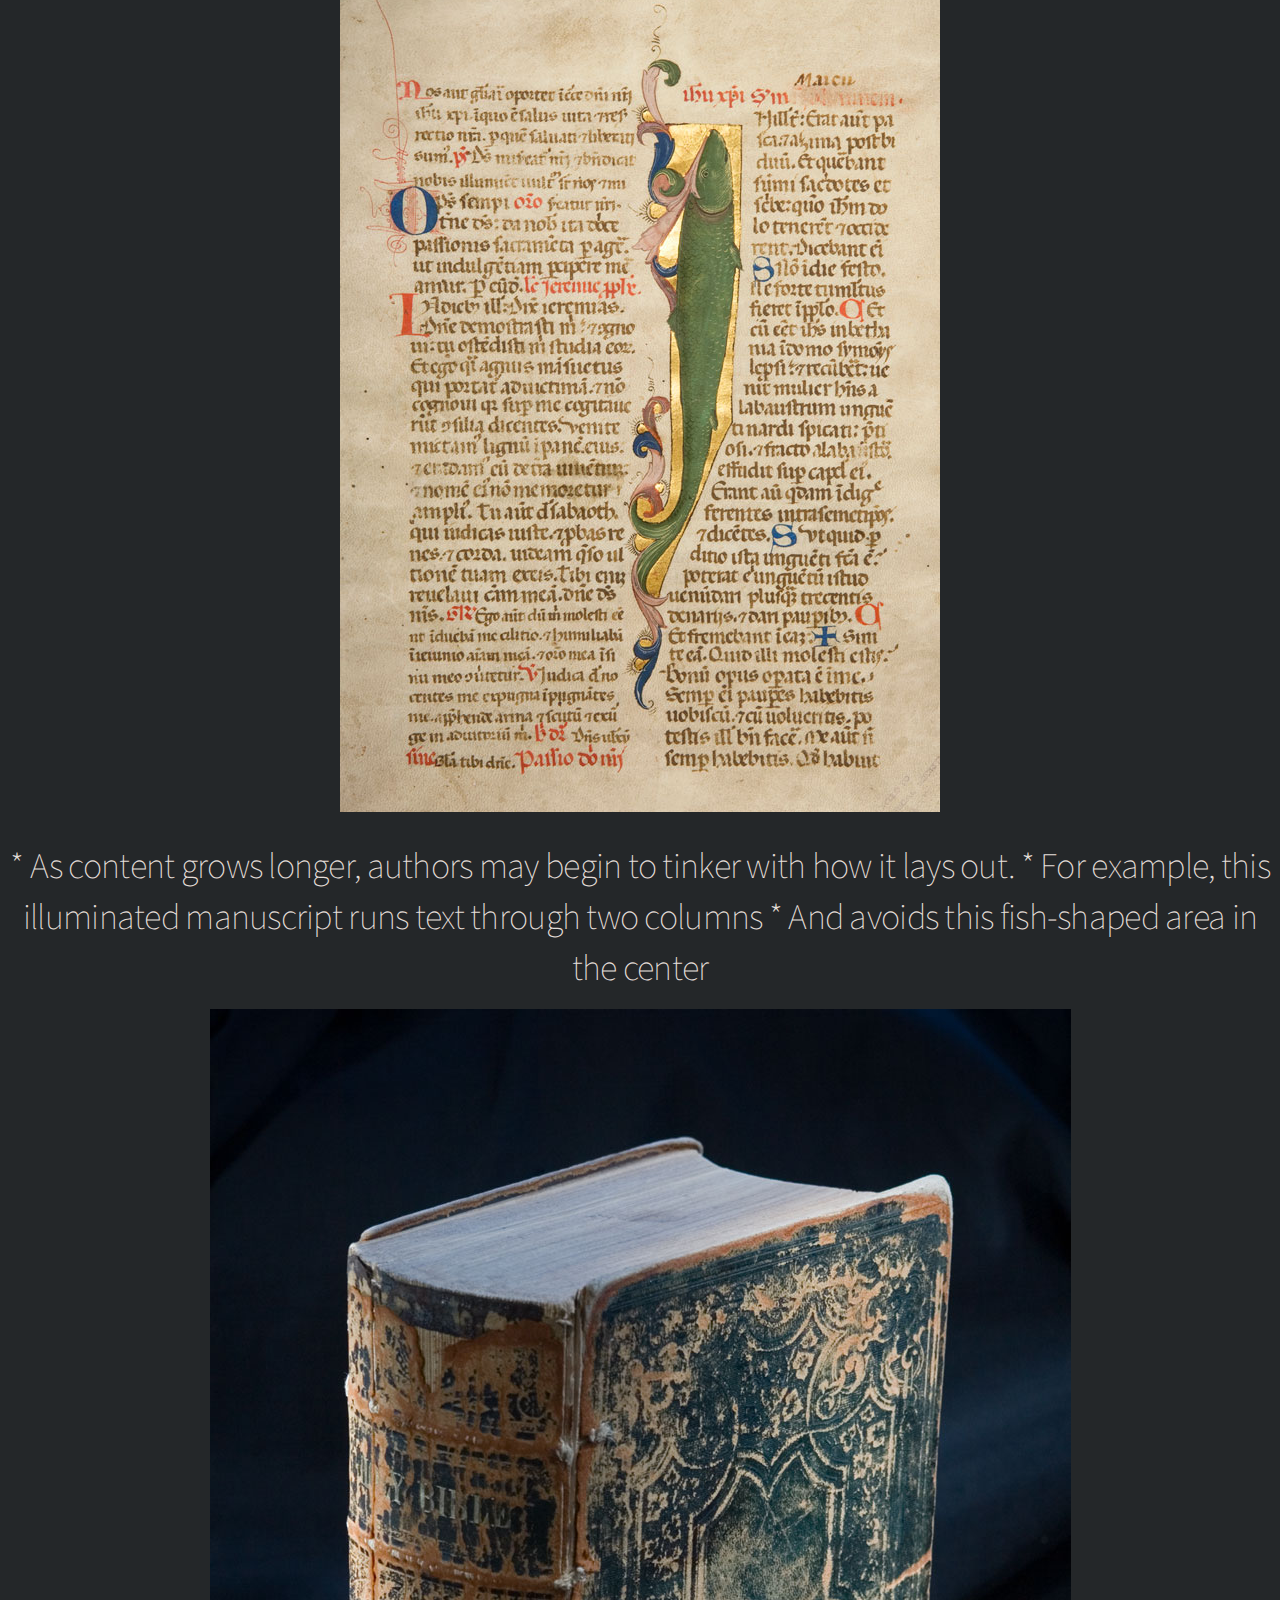
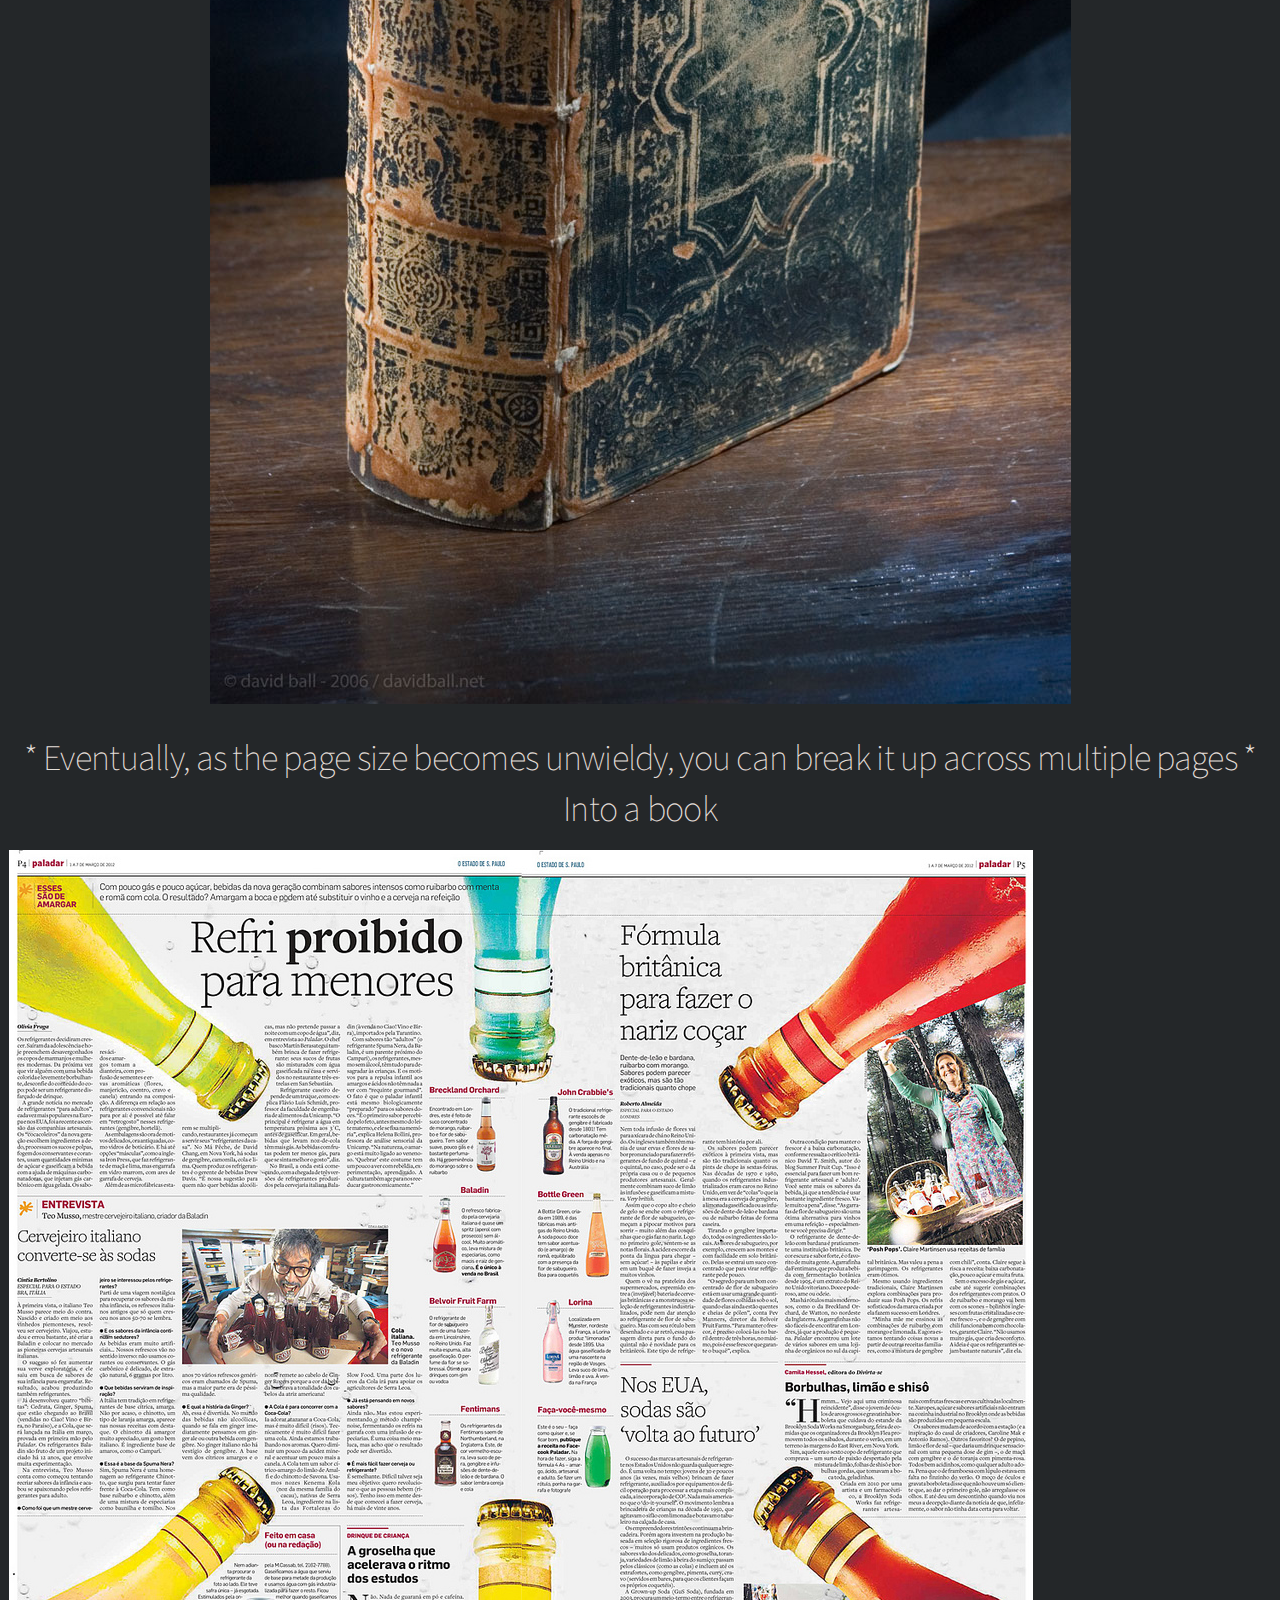
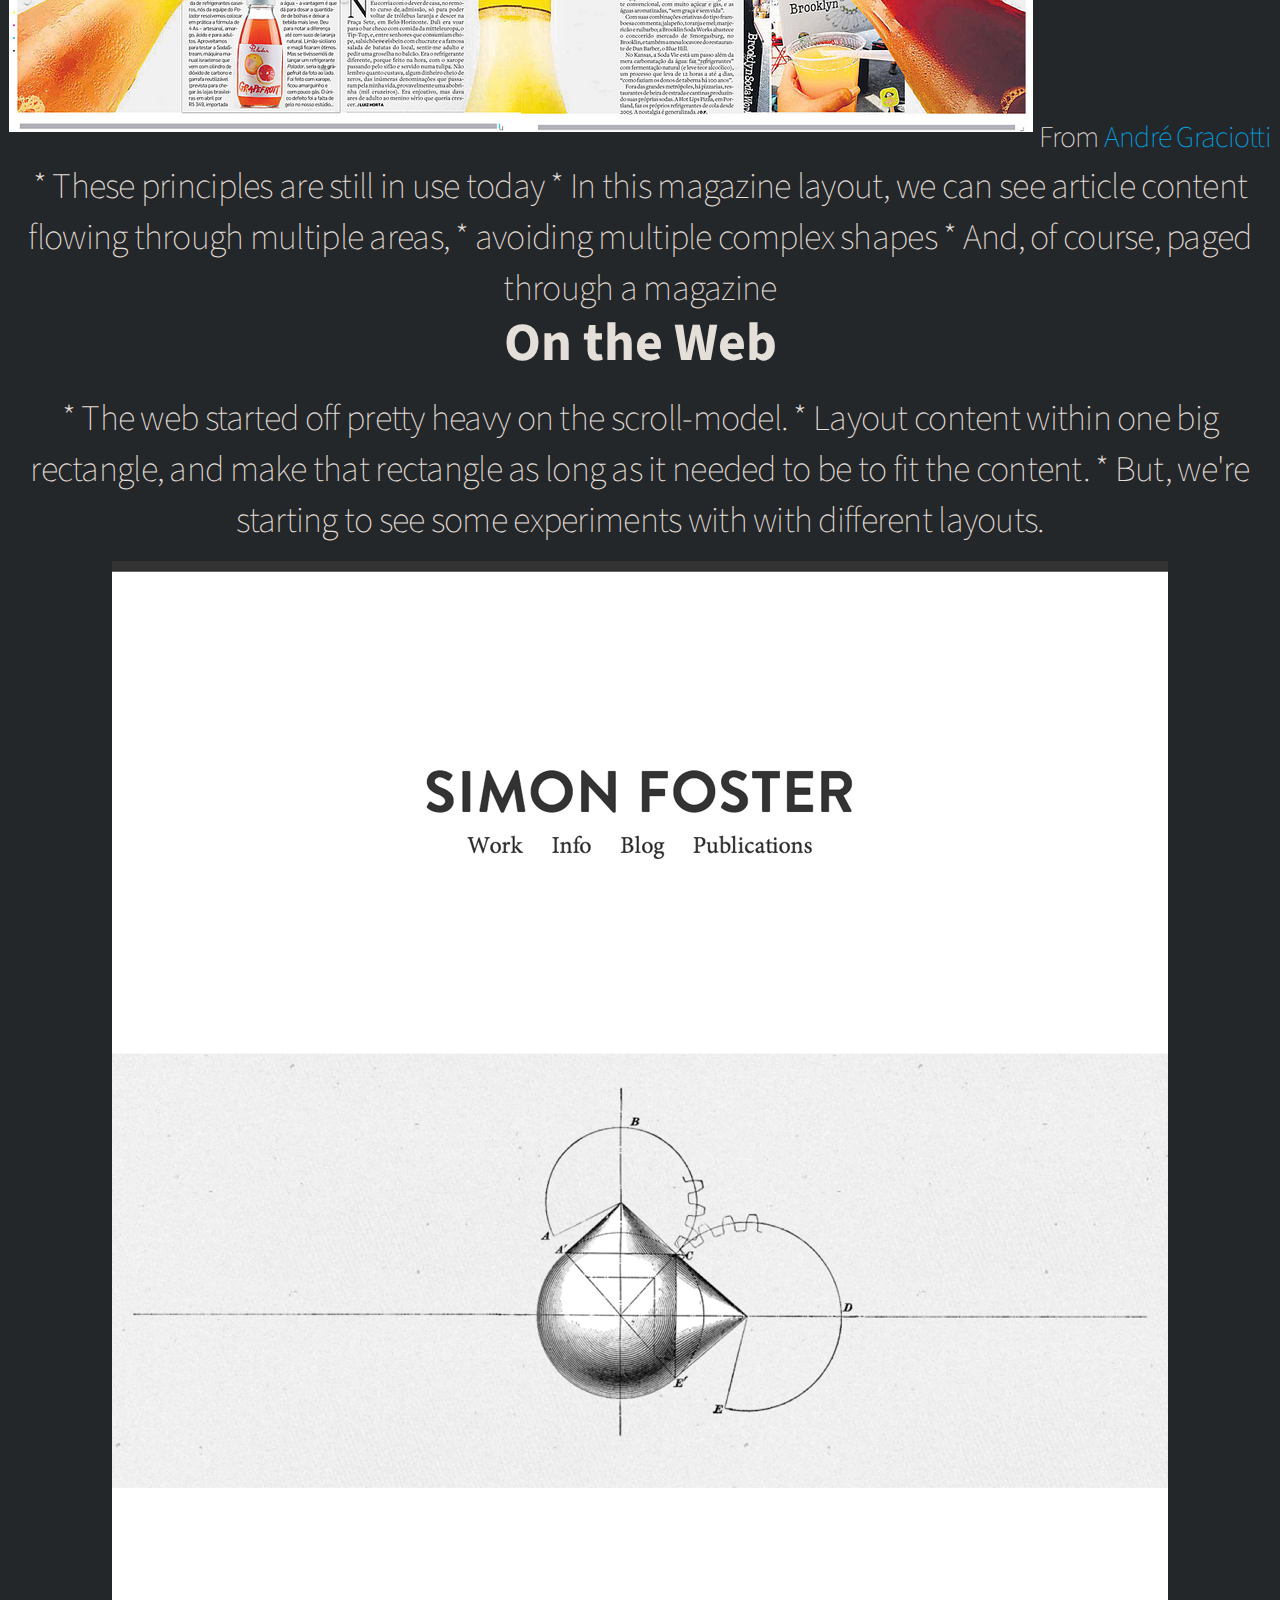
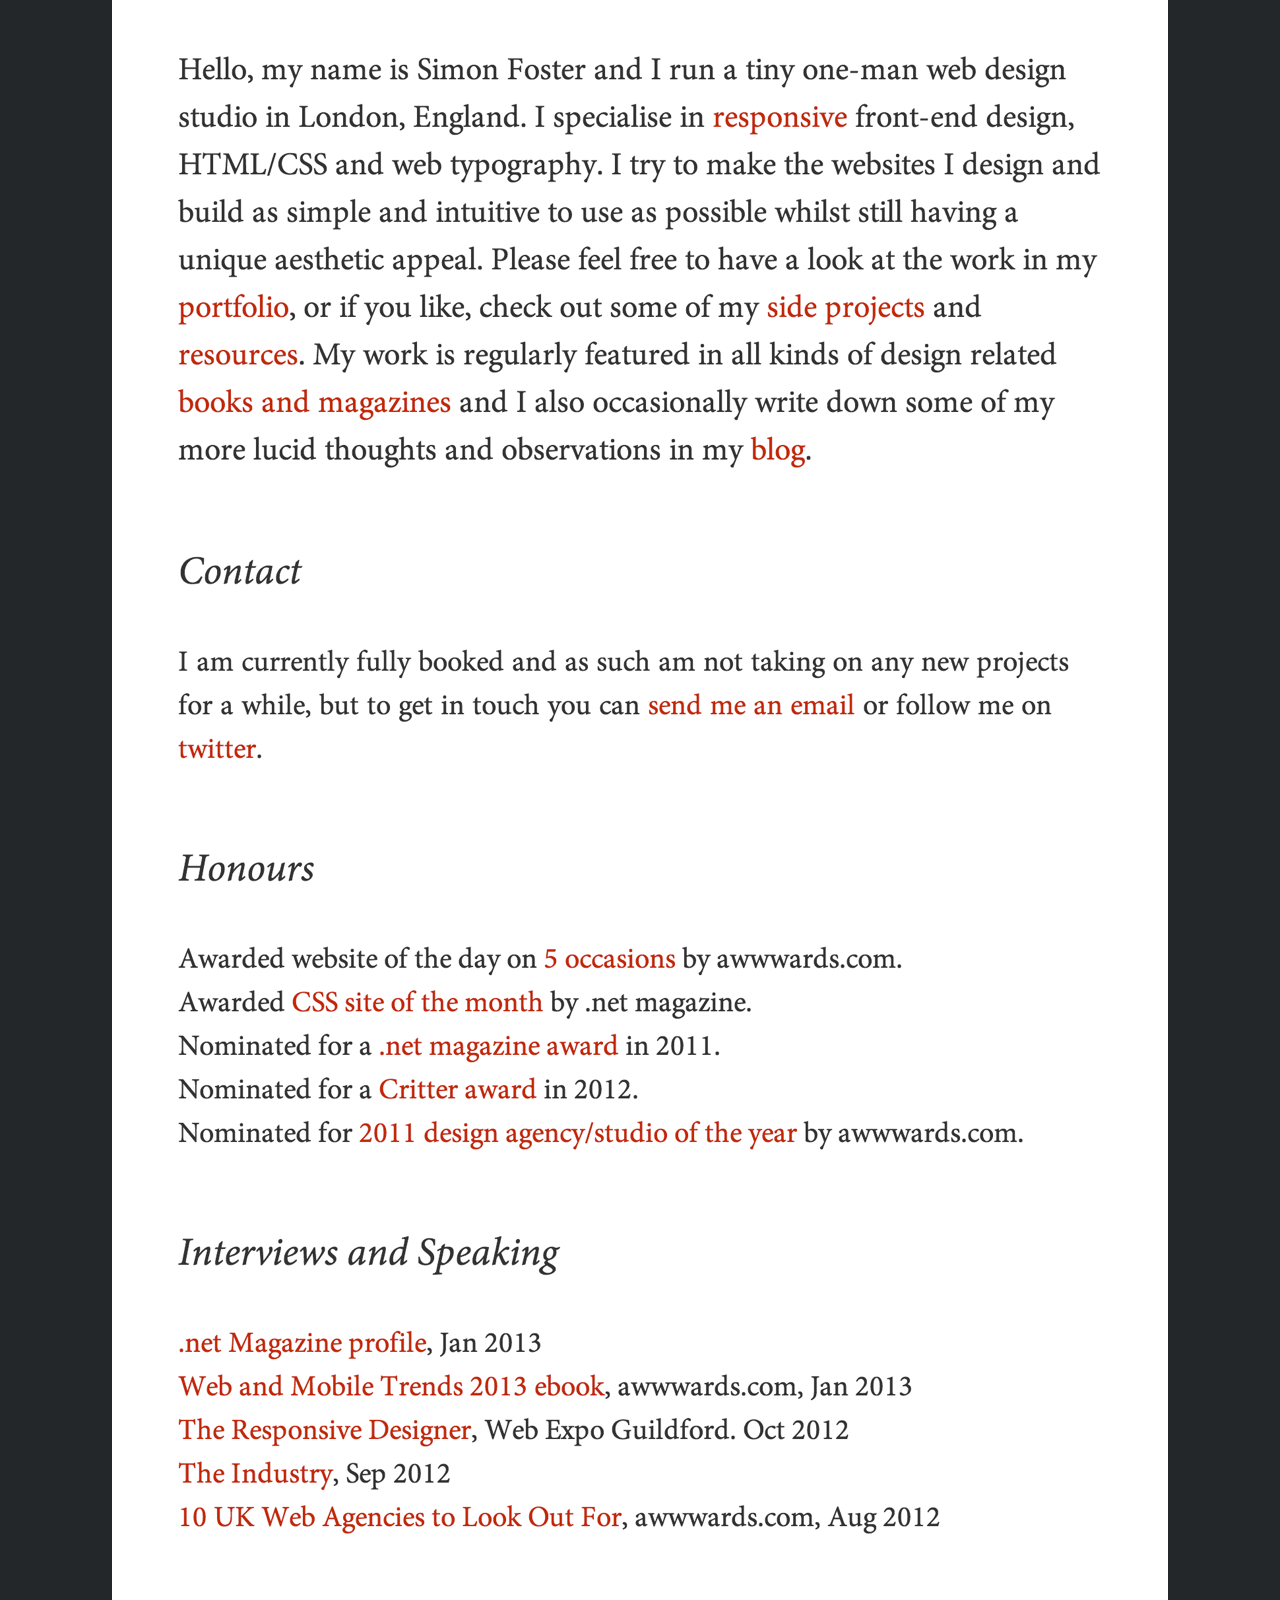
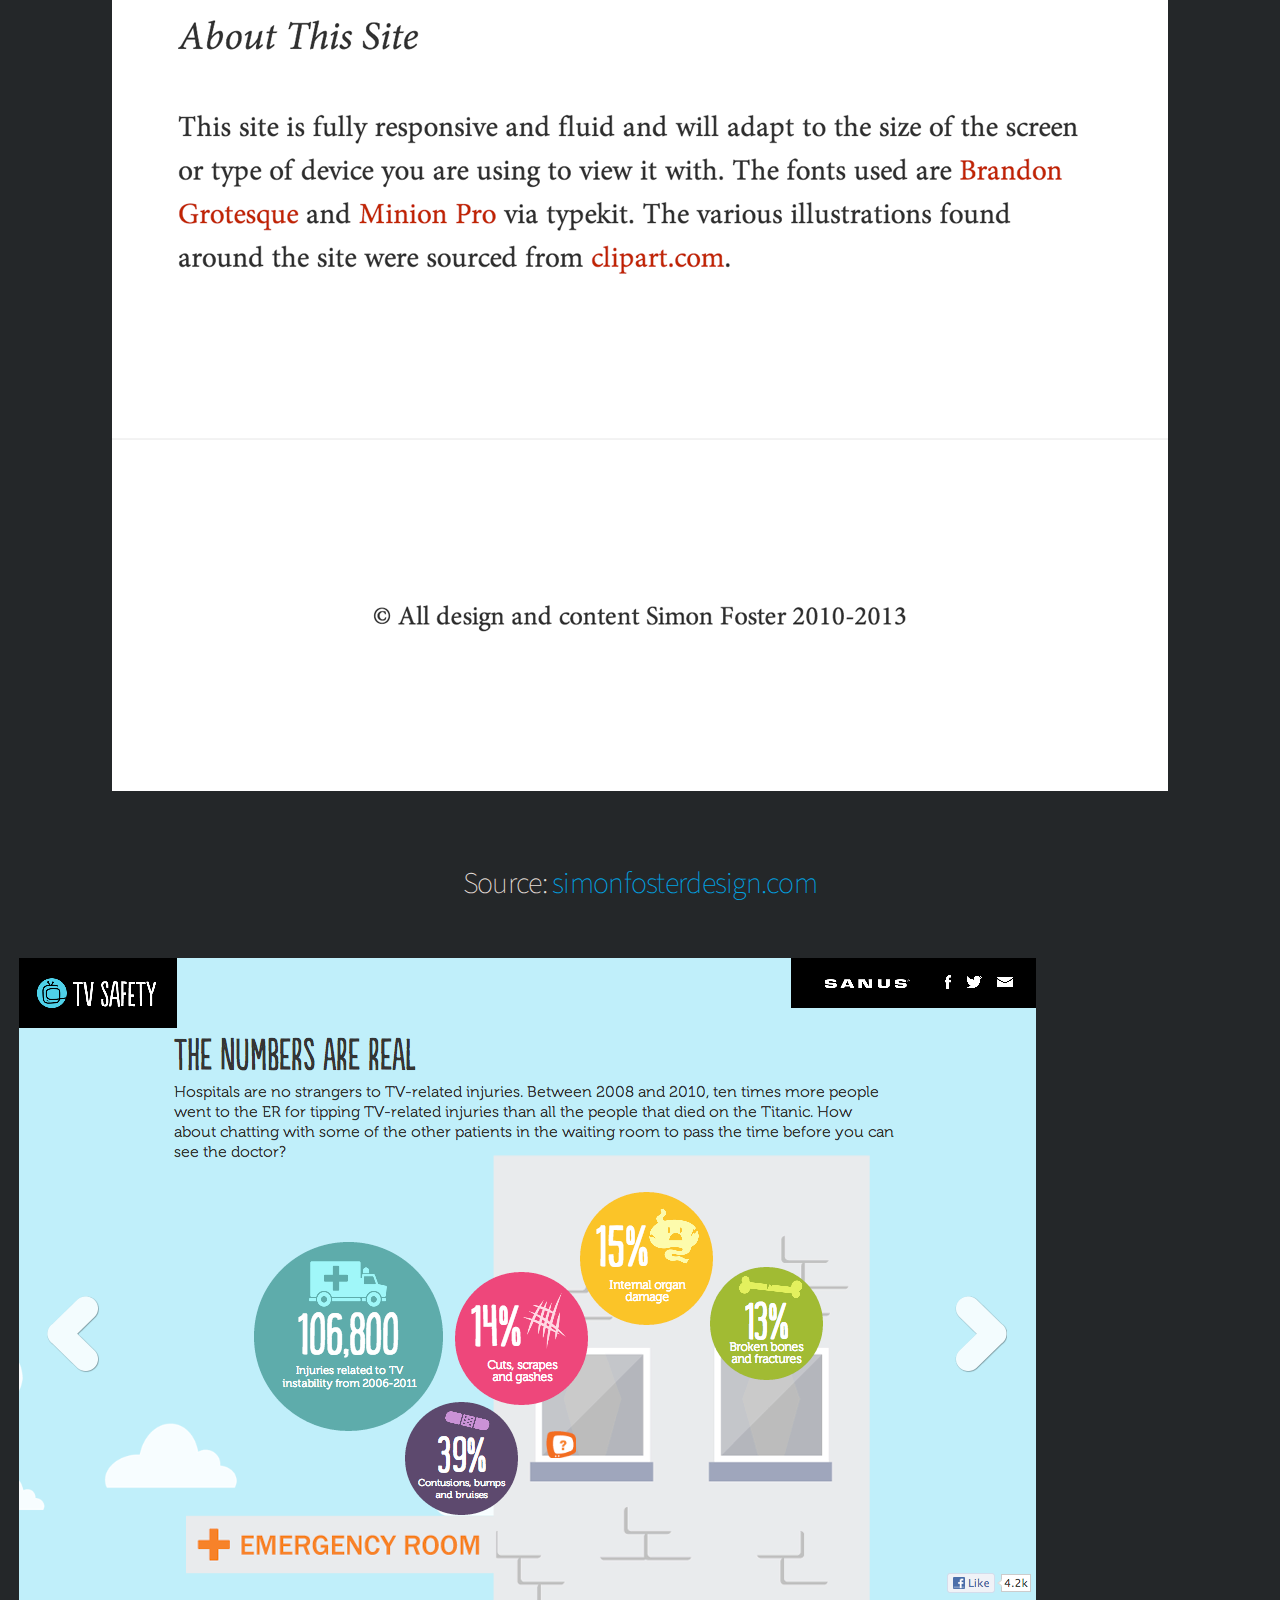
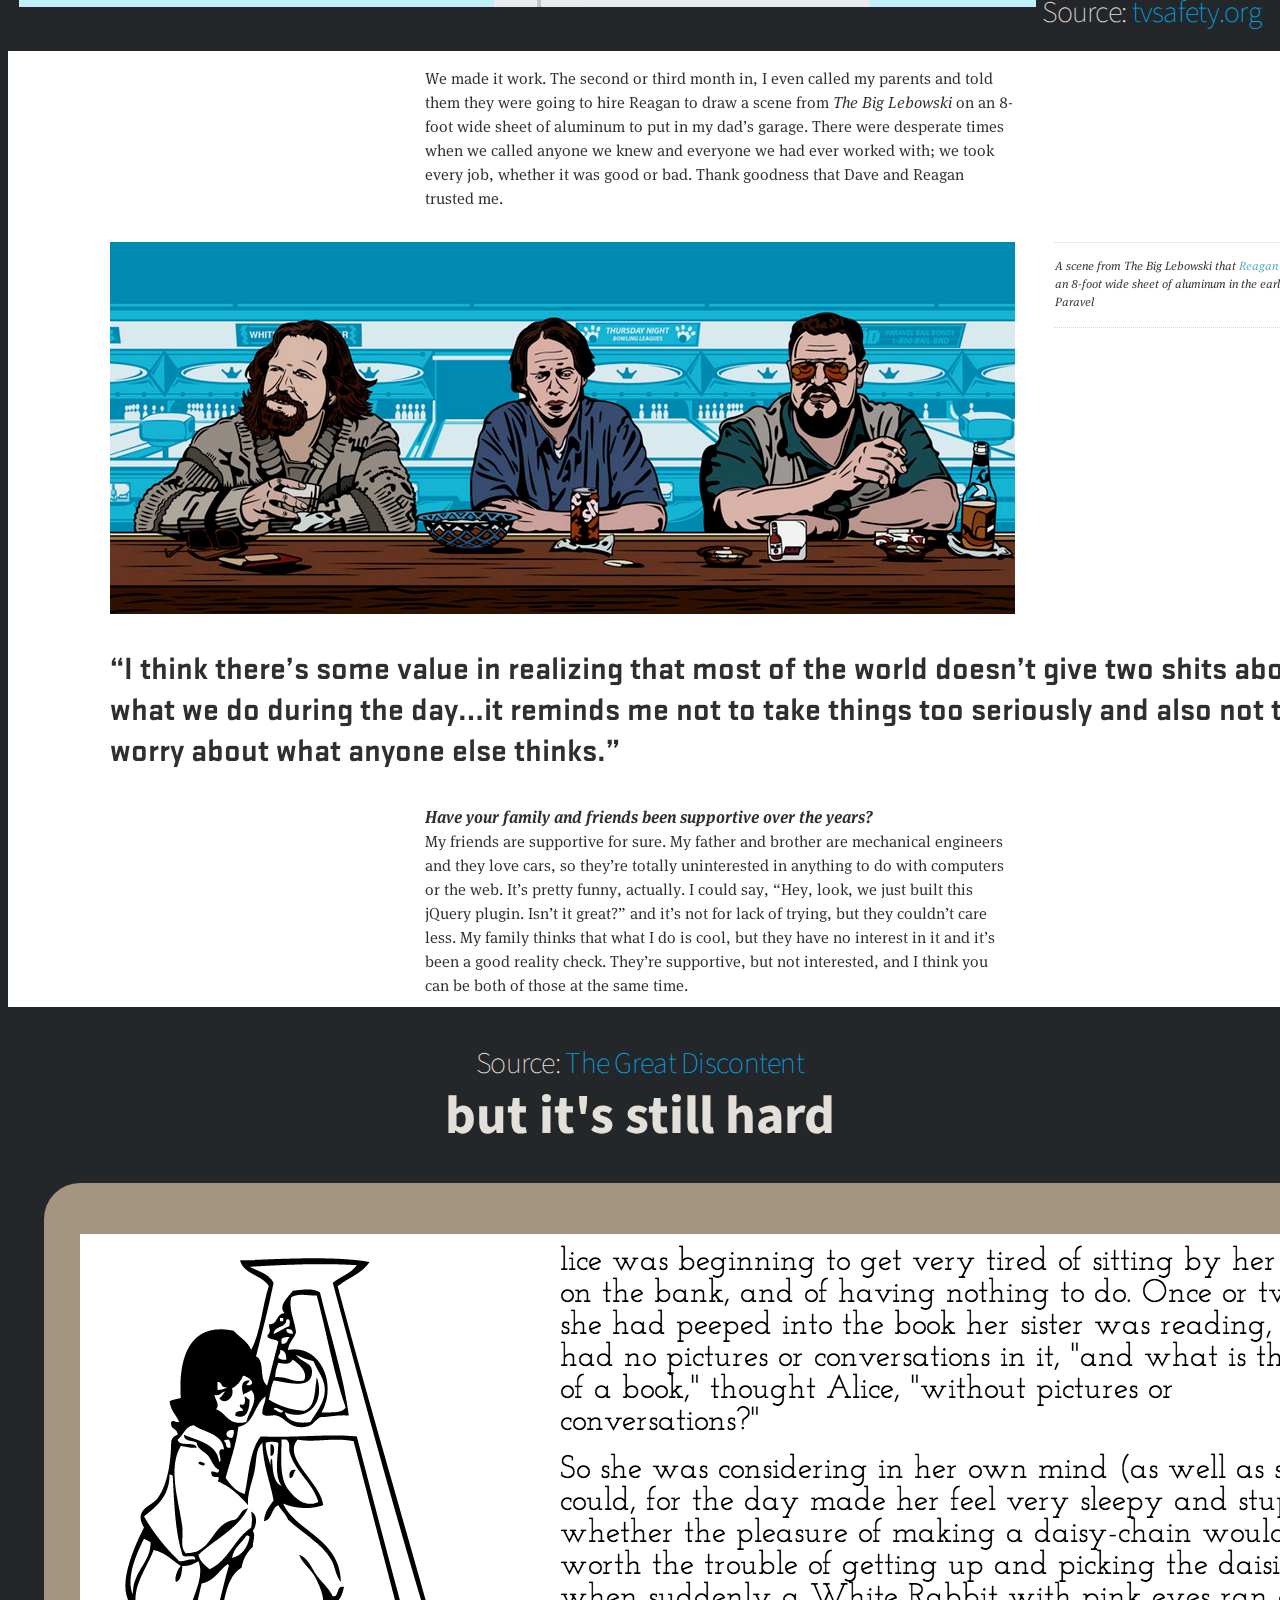
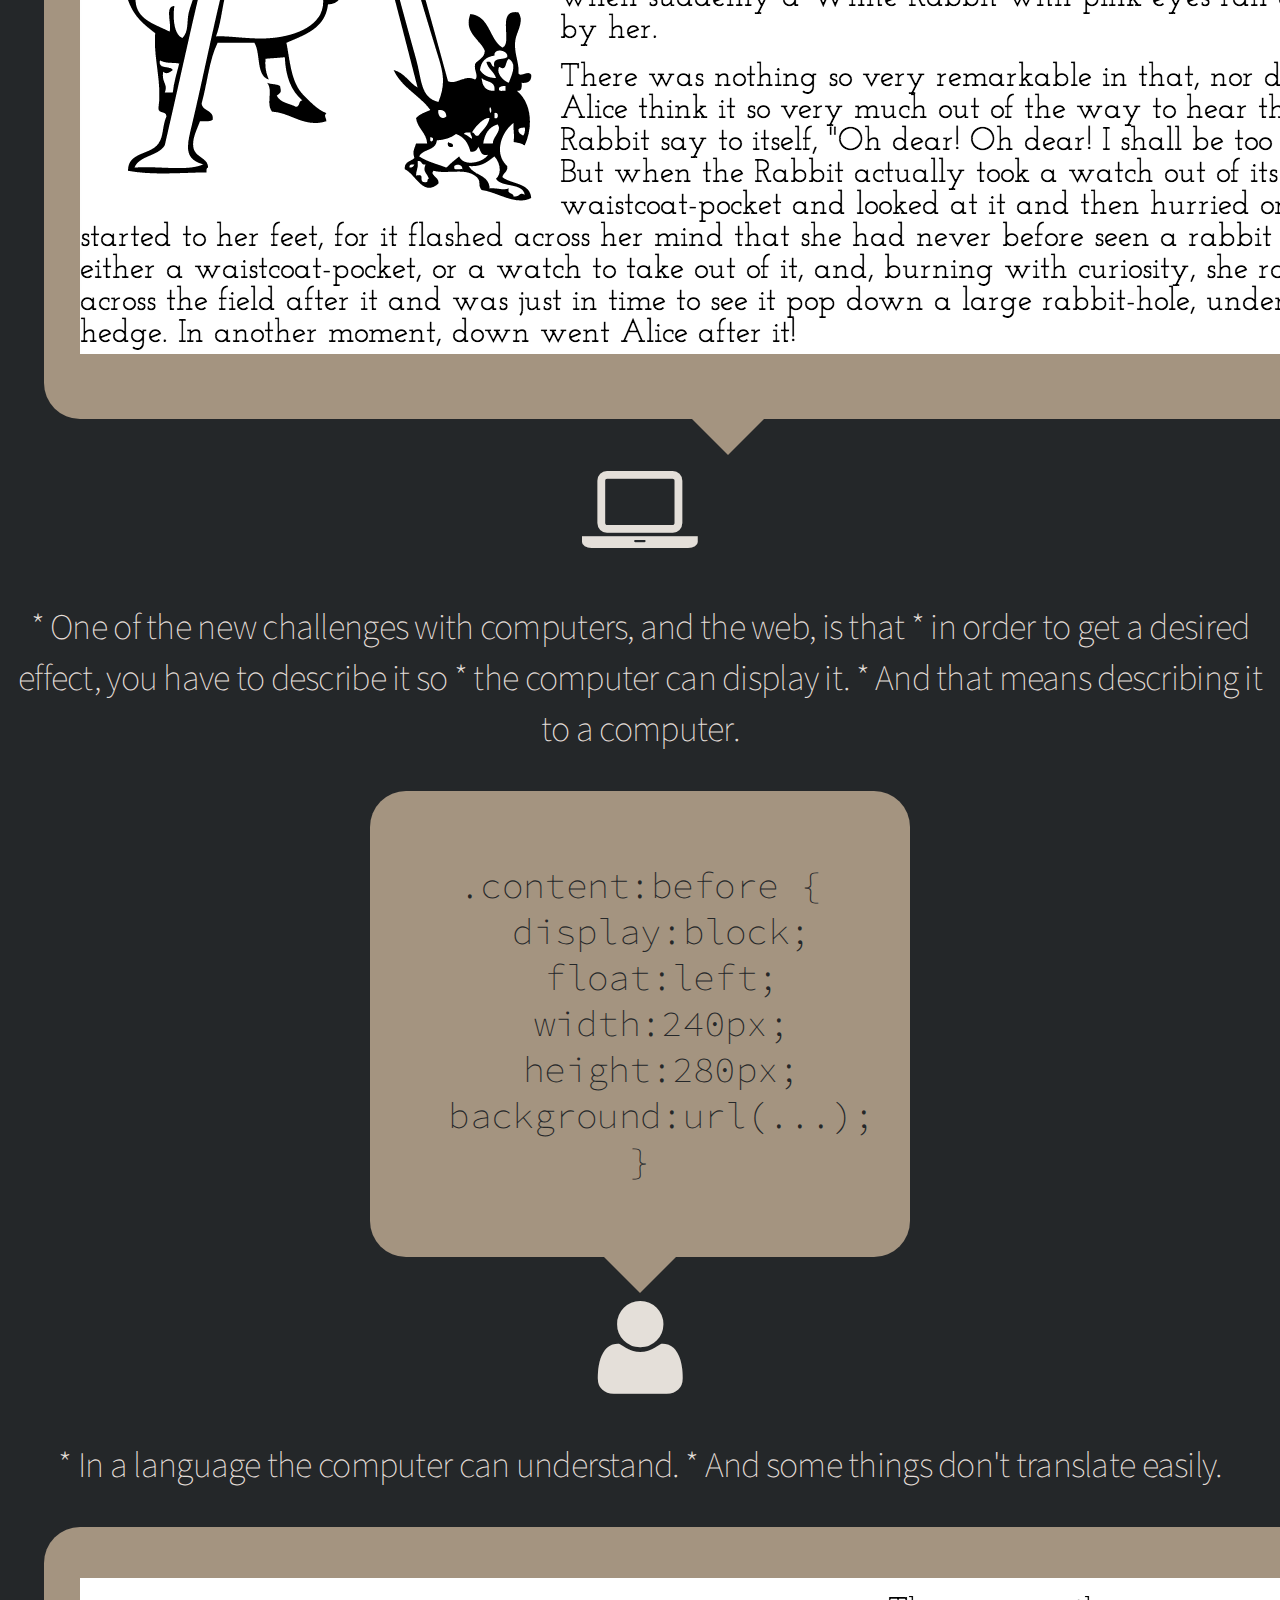
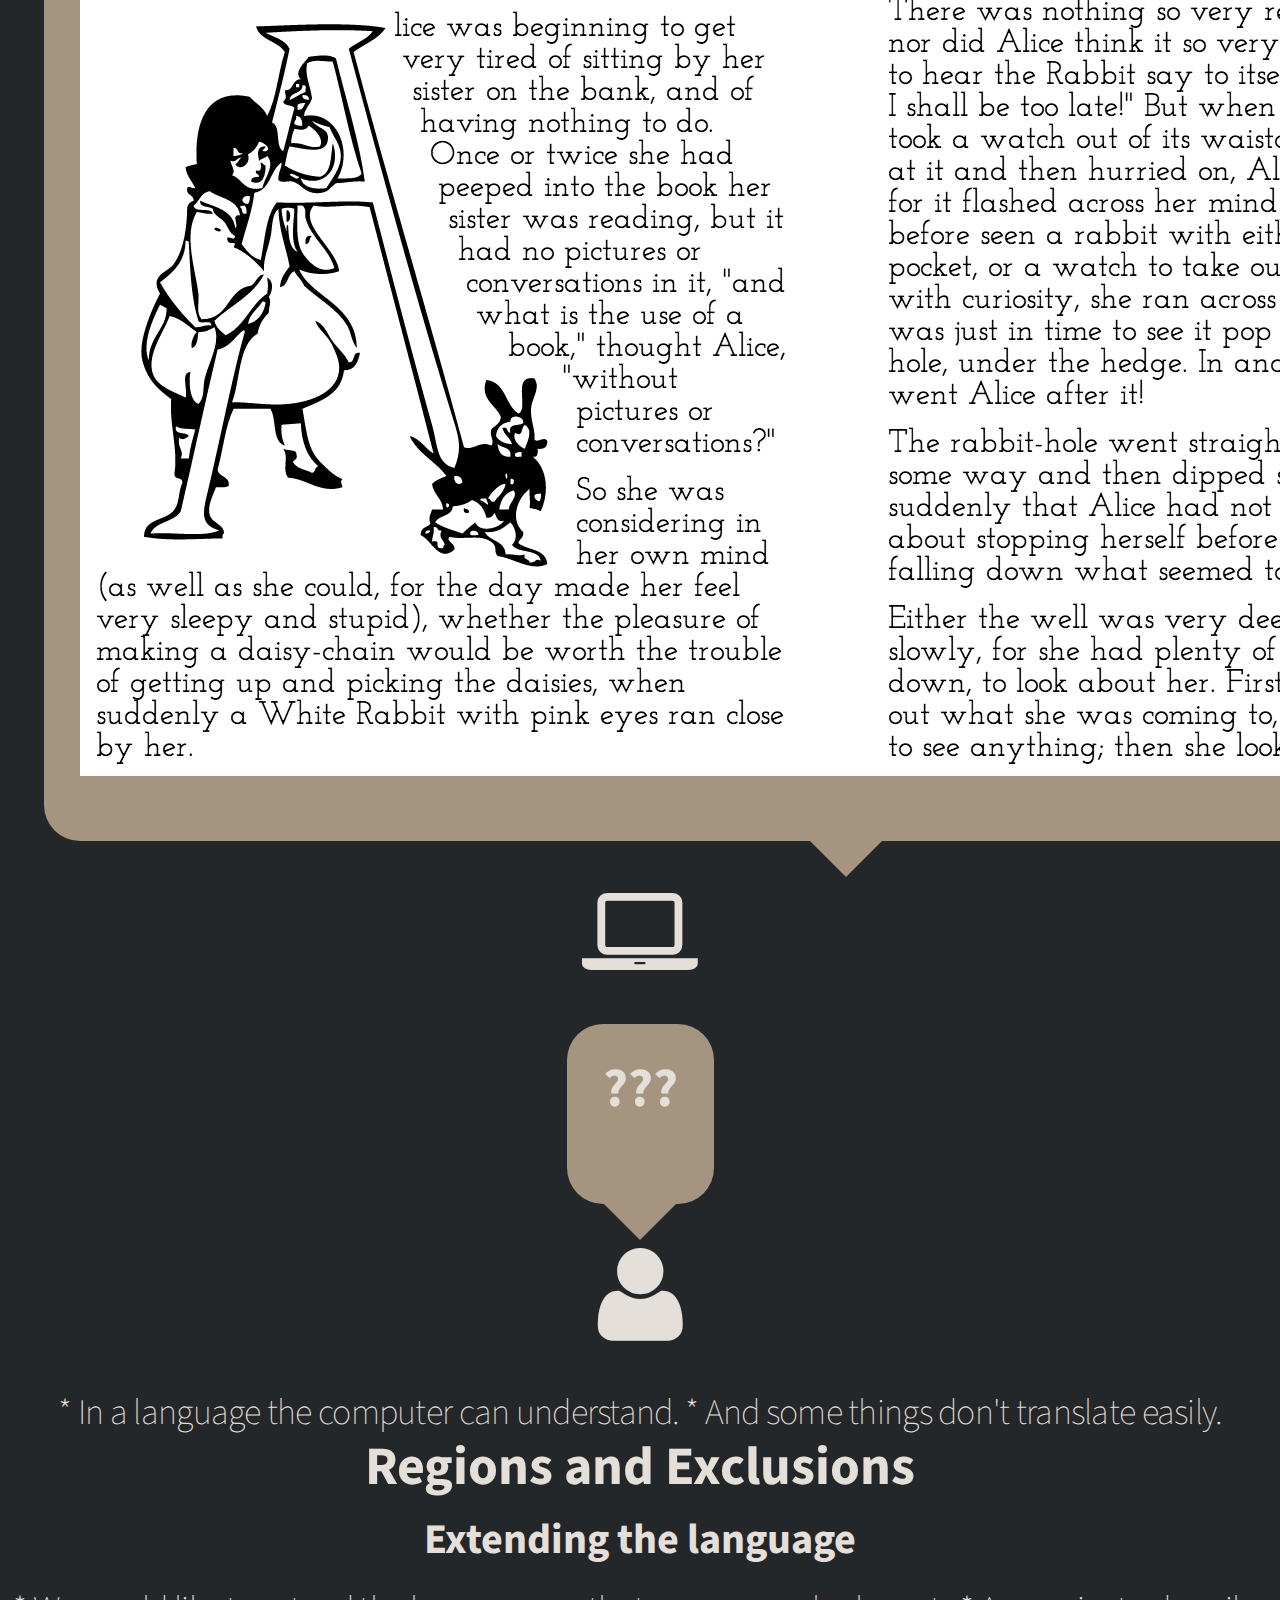
==== commit ec9c4309: "current draft" ====
--- a/index.html
+++ b/index.html
@@ -85,8 +85,10 @@
 <!-- 1. Regions and Exclusions - History & Overview -->
                 <section>
                     <section>
-                        <h2>Text Layout Fundamentals</h2>
-                        <aside class='notes'>
+                        <h2>The Evolution of Text Layout</h2>
+                        <aside class='notes'>
+                            * (Adobe is working on a couple web standards dealing with text layout)
+                            * (I want to talk a bit about the history of text layout)
                             * Two of the specifications Adobe is working on, Regions and Exclusions, deal with making complicated layouts on the web easier.
                             * I figured it might be helpful to provide a framework for this discussion in terms of historical text layout.
                         </aside>
@@ -137,6 +139,12 @@
                         </aside>
                     </section>
                     <section>
+                        <img class='plain' src='resources/simon-foster-design.png' alt='scroll based portfolio' />
+                        <p>
+                            <small>Source: <a href='http://simonfosterdesign.com'>simonfosterdesign.com</a></small>
+                        </p>
+                    </section>
+                    <section>
                         <img class='plain' src='resources/tvsafety.png' alt='circular content' />
                         <small>Source: <a href='http://tvsafety.org'>tvsafety.org</a></small>
                     </section>
@@ -147,9 +155,74 @@
                     <section>
                         <h2>but it's still hard</h2>
                     </section>
-                </section>
-
-                <section>
+
+                    <section>
+                        <div class='comment bottom'>
+                            <div class='content'>
+                                <img src='resources/alice-nowrap.png' class='plain' alt='browser display' />
+                            </div><br/>
+                            <div class='icon icon-laptop'></div>
+                        </div>
+                        <aside class='notes'>
+                            * One of the new challenges with computers, and the web, is that
+                            * in order to get a desired effect, you have to describe it so
+                            * the computer can display it.
+                            * And that means describing it to a computer.
+                        </aside>
+                    </section>
+
+                    <section>
+                        <div class='comment bottom'>
+                            <div class='content'><pre><code class='css'><!--
+                            -->.content:before {<br/><!--
+                            -->  display:block;<br/><!--
+                            -->  float:left;<br/><!--
+                            -->  width:240px;<br/><!--
+                            -->  height:280px;<br/><!--
+                            -->  background:url(...);<br/><!--
+                            -->}<!--
+                            --></code></pre>
+                            </div><br/>
+                            <div class='icon icon-user'></div>
+                        </div>
+                        <aside class='notes'>
+                            * In a language the computer can understand.
+                            * And some things don't translate easily.
+                        </aside>
+                    </section>
+
+                    <section>
+                        <div class='comment bottom'>
+                            <div class='content'>
+                                <img src='resources/alice-wrap.png' class='plain' alt='browser display' />
+                            </div><br/>
+                            <div class='icon icon-laptop'></div>
+                        </div>
+                    </section>
+
+                    <section>
+                        <div class='comment bottom'>
+                            <div class='content'>
+                                <h2>???</h2>
+                            </div><br/>
+                            <div class='icon icon-user'></div>
+                        </div>
+                        <aside class='notes'>
+                            * In a language the computer can understand.
+                            * And some things don't translate easily.
+                        </aside>
+                    </section>
+                </section>
+
+                <section>
+                    <section>
+                        <h2>Regions and Exclusions</h2>
+                        <h3>Extending the language</h3>
+                        <aside class='notes'>
+                            * We would like to extend the language, so that some complex layouts
+                            * Are easier to describe
+                        </aside>
+                    </section>
                     <section>
                         <h2>Regions</h2>
                         <aside class='notes'>
@@ -166,10 +239,10 @@
                         </aside>
                     </section>
                     <section>
-<pre><code class='css'><!--
--->.content { flow-into: story-flow; }
-.region  { flow-from: story-flow; }<!--
---></code></pre>
+                        <pre><code class='css'><!--
+                        -->.content { flow-into: story-flow; } <br/><!--
+                        -->.region  { flow-from: story-flow; }<!--
+                        --></code></pre>
                         <aside class='notes'>
                             * The markup would look something like this.
                             * We take some content, and put it into a flow.
@@ -195,13 +268,13 @@
                         </aside>
                     </section>
                     <section>
-<pre><code class='css'><!--
--->.circle {
-    wrap-flow: end;
-    shape-outside: circle(50%, 50%, 50%);
-    shape-inside: outside-shape;
-}<!--
---></code></pre>
+                        <pre><code class='css'><!--
+                        -->.circle { <br/><!--
+                        -->    wrap-flow: end; <br/> <!--
+                        -->    shape-outside: circle(50%, 50%, 50%); <br/> <!--
+                        -->    shape-inside: outside-shape; <br/> <!--
+                        -->}<!--
+                        --></code></pre>
                         <aside class='notes'>
                             * We specify that we want content to wrap on the end (or right) side
                             * Respecting a circle that is centered at 50%, 50%, with a 50% radius
@@ -233,6 +306,56 @@
                             * That will work as well today as they will 5 years from now
                             * And, due to the nature of the web, will be accessible to many different people using many different devices.
                         </aside>
+                    </section>
+
+                    <section>
+                        <h2>Different People</h2>
+                        <h2>
+                            <i class='icon-group'></i>
+                            <i class='icon-globe'></i>
+                            <i class='icon-group'></i>
+                        </h2>
+                        <aside class='notes'>
+                            * Standards mean that the content you write 
+                        </aside>
+                    </section>
+
+                    <section>
+                        <h2>Different Devices</h2>
+                        <h2>
+                            <i class='icon-desktop'></i>
+                            <i class='icon-tablet'></i>
+                            <i class='icon-mobile-phone'></i>
+                        </h2>
+                        <aside class='notes'>
+                        </aside>
+                    </section>
+                    <section>
+                        <h2>Different Browsers</h2>
+                        <div class='ribbon'>
+                            <img src='resources/chrome-512.png' />
+                            <img src='resources/firefox-512.png' />
+                            <img src='resources/ie-256.png' />
+                            <img src='resources/opera-512.png' />
+                            <img src='resources/safari-512.png' />
+                        </div>
+                        <aside class='notes'>
+                            (change this - standards mean you can access it...)
+                            * If we go back to Johansson's fuzzier definition, what we really want
+                            * Is for everyone to agree on a meaning, largely meaning the web browsers
+                            * At the end of the day, though, what you want is to be able to use a feature
+                            * And that means a feature being reliably implemented across browsers
+                        </aside>
+                    </section>
+                </section>
+
+                <section>
+                    <section>
+                        <h2>Who is going to make it happen?</h2>
+                    </section>
+
+                    <section>
+                        <h2>Standards Bodies</h2>
                     </section>
 
                     <section>
@@ -263,21 +386,13 @@
                             * A 'recommendation' stage, where the specification has been finalized.
                         </aside>
                     </section>
-
-                    <section>
-                        <h2>Standards in the Wild</h2>
-                        <div class='ribbon'>
-                            <img src='resources/chrome-512.png' />
-                            <img src='resources/firefox-512.png' />
-                            <img src='resources/ie-256.png' />
-                            <img src='resources/opera-512.png' />
-                            <img src='resources/safari-512.png' />
-                        </div>
-                        <aside class='notes'>
-                            * If we go back to Johansson's fuzzier definition, what we really want
-                            * Is for everyone to agree on a meaning, largely meaning the web browsers
-                            * At the end of the day, though, what you want is to be able to use a feature
-                            * And that means a feature being reliably implemented across browsers
+                </section>
+
+                <section>
+                    <section>
+                        <h2>What is a Standard?</h2>
+                        <aside class='notes'>
+                            * So let's revisit what exactly a standard is
                         </aside>
                     </section>
 
@@ -293,6 +408,9 @@
                         </div><br/>
                         <div class='icon icon-user'></div>
                         </div>
+                        <aside class='notes'>
+                            * A content author being able to write this...
+                        </aside>
                     </section>
 
                     <section>
@@ -302,41 +420,68 @@
                             </div><br/>
                             <div class='icon icon-laptop'></div>
                         </div>
-                    </section>
-
-                    <section>
-                        <h2>De Facto Standards</h2>
-                        <ul>
-                            <li class='fragment'>
-                                Media Queries <div class='fragment'>(Rec 2012.06.19)</div>
-                            </li>
-                            <li class='fragment'>
-                                Gradients
-                                <div class='fragment'>
-                                    <p>CSS Image Values and Replaced Content</p>
-                                    <p>(CR 2012.04.17)</p>
-                                </div>
-                            </li>
-                            <li class='fragment'>
-                                Border Radius
-                                <div class='fragment'>
-                                    <p>CSS Backgrounds and Borders</p>
-                                    <p>(CR 2012.07.24)</p>
-                                </div>
-                            </li>
-                        </ul>
+                        <aside class='notes'>
+                            * and expect browsers to render this
+                            * for some definition of 'expect'
+                        </aside>
+                    </section>
+
+                    <section>
+                        <h2>Is it a Standard?</h2>
                         <aside class='notes'>
                             * Because W3C recommendations can take time to finalize, features may standardize across browsers before the recommendation process has finished.
                             * Some features may even originate with the browsers, and eventually be standardized by the W3C.
                         </aside>
                     </section>
+
+                    <section>
+                        <h2>Media Queries</h2>
+                        <pre><code class='css'>@media screen and (max-width: 600px) { }</code></pre>
+                        <ul>
+                            <li>Browser Support: <span class='fragment'>Very Good</span></li>
+                            <li>W3C Status: <span class='fragment'>(Rec 2012.06.19)</span></li>
+                        </ul>
+                        <aside class='notes'>
+                            * CSS Media Queries
+                            * IE 9+, otherwise excellent
+                        </aside>
+                    </section>
+
+                    <section>
+                        <h2>Gradients</h2>
+<pre><code class='css'>background-image:
+    linear-gradient(bottom, white, black);</code></pre>
+                        <ul>
+                            <li>Browser Support: <span class='fragment'>Good</span></li>
+                            <li>W3C Status: <span class='fragment'>(CR 2012.04.17)</span></li>
+                        </ul>
+                        <aside class='notes'>
+                            * CSS Image Values and Replaced Content
+                            * IE 10+, Not yet in Opera Mini browser
+                            * Still prefixed in WebKit based browsers
+                        </aside>
+                    </section>
+                    
+                    <section>
+                        <h2>Border Radius</h2>
+                        <pre><code class='css'>border-radius: 10px;</code></pre>
+                        <ul>
+                            <li>Browser Support: <span class='fragment'>Very Good</span></li>
+                            <li>W3C Status: <span class='fragment'>(CR 2012.07.24)</span></li>
+                        </ul>
+                        <aside class='notes'>
+                            * CSS Backgrounds and Borders
+                            * IE 9+, not yet on mobile Opera
+                        </aside>
+                    </section>
                 </section>
                 
 <!-- 3. History of CSS / W3C -->
                 <section>
                     <section>
-                        <h2>A Brief History</h2>
-                        <aside class='notes'>
+                        <h2>A Brief History of CSS</h2>
+                        <aside class='notes'>
+                            * In order to understand how the W3C Recommendation process works, it's helpful to take a look at the history of CSS.
                             * The specification process has historically taken longer to finalize with each version of CSS.
                             * Here's a brief history.
                         </aside>
@@ -345,7 +490,7 @@
                     <section>
                         <ul>
                             <li>1990 First web page &amp; web browser</li>
-                            <li>1994 The W3C is formed ot help shape standards on the web</li>
+                            <li>1994 The W3C is formed to help shape standards on the web</li>
                             <li>1995 CSS1 First public working draft</li>
                             <li>1996 CSS1 Recommendation</li>
                             <li>1997 CSS2 First public working draft</li>
@@ -353,6 +498,7 @@
                             <li>2000 CSS3 Roadmap</li>
                             <li>2002 CSS2 Revision 1 Working draft</li>
                             <li>2011 CSS2 Revision 1 Recommendation</li>
+                            <li>2011 Regions and Exclusions first public working drafts</li>
                         </ul>
                         <!--(a data visualization here would be super cool)-->
                         <aside class='notes'>
@@ -403,6 +549,9 @@
                             <li class='fragment'>Are currently in the Working Draft stage</li>
                             <li class='fragment'>with experimental implementations in IE / WebKit</li>
                         </ul>
+                        <aside class='notes'>
+                            * As an example of the two moving forward together
+                        </aside>
                     </section>
                 </section>
 
@@ -416,7 +565,7 @@
                     </section>
 
                     <section>
-                        <h2>Complexity</h2>
+                        <h2>Reduce Complexity</h2>
                         <ul>
                             <li class='fragment'>CSS 1 - 24,630 words</li>
                             <li class='fragment'>CSS 2 - 92,050 words</li>
@@ -443,7 +592,10 @@
                     </section>
 
                     <section>
-                        (how many standards does CSS3 have?)
+                        <img src='resources/csswg-current-work.png' alt='CSSWG Current Work' class='plain'/>
+                        <aside class='notes'>
+                            * 50+ specs under 'current work' for CSS and the W3C.
+                        </aside>
                     </section>
 
                     <section>
@@ -531,7 +683,7 @@
                             <h2 class='monospace regex middle'>A<br/><!--
                             --> N<br/><!--
                             -->  D<br/></h2>
-                            <h2 class='monospace regex right'>EXCL<!--
+                            <h2 class='monospace regex right'>EXCL<br/><!--
                             -->USI<br/><!--
                             -->ON<br/><!--
                             -->S</h2>
@@ -634,7 +786,7 @@
 <!-- 7. You don't have to wait on the spec -->
                 <section>
                     <section>
-                        <h2>The web isn't standing still</h2>
+                        <h2>Standards aren't standing still</h2>
                         <aside class='notes'>
                             * Just because it's not a recommendation yet, or even a specification, doesn't mean there
                             * isn't something out there on the web.
@@ -801,7 +953,6 @@
 <!-- 10. Living Standards -->
                 <section>
                     <section>
-                        (little sappy, let's make it more factual)
                         <h2>Standards bodies help guide the web forward</h2>
                     </section>
                     <section>
@@ -821,7 +972,6 @@
 
         <script src="reveal.js/lib/js/head.min.js"></script>
         <script src="reveal.js/js/reveal.min.js"></script>
-
         <script>
 
             // Full list of configuration options available here:
@@ -849,6 +999,14 @@
             });
 
         </script>
-
+        <script>
+            Reveal.addEventListener( 'slidechanged', function( event ) {
+                // event.previousSlide, event.currentSlide, event.indexh, event.indexv
+                var notes = event.currentSlide.querySelector(".notes");
+                if(notes) {
+                    console.info(notes.innerHTML.replace(/\n\s+/g,'\n'));
+                }
+            } );
+        </script>
     </body>
 </html>
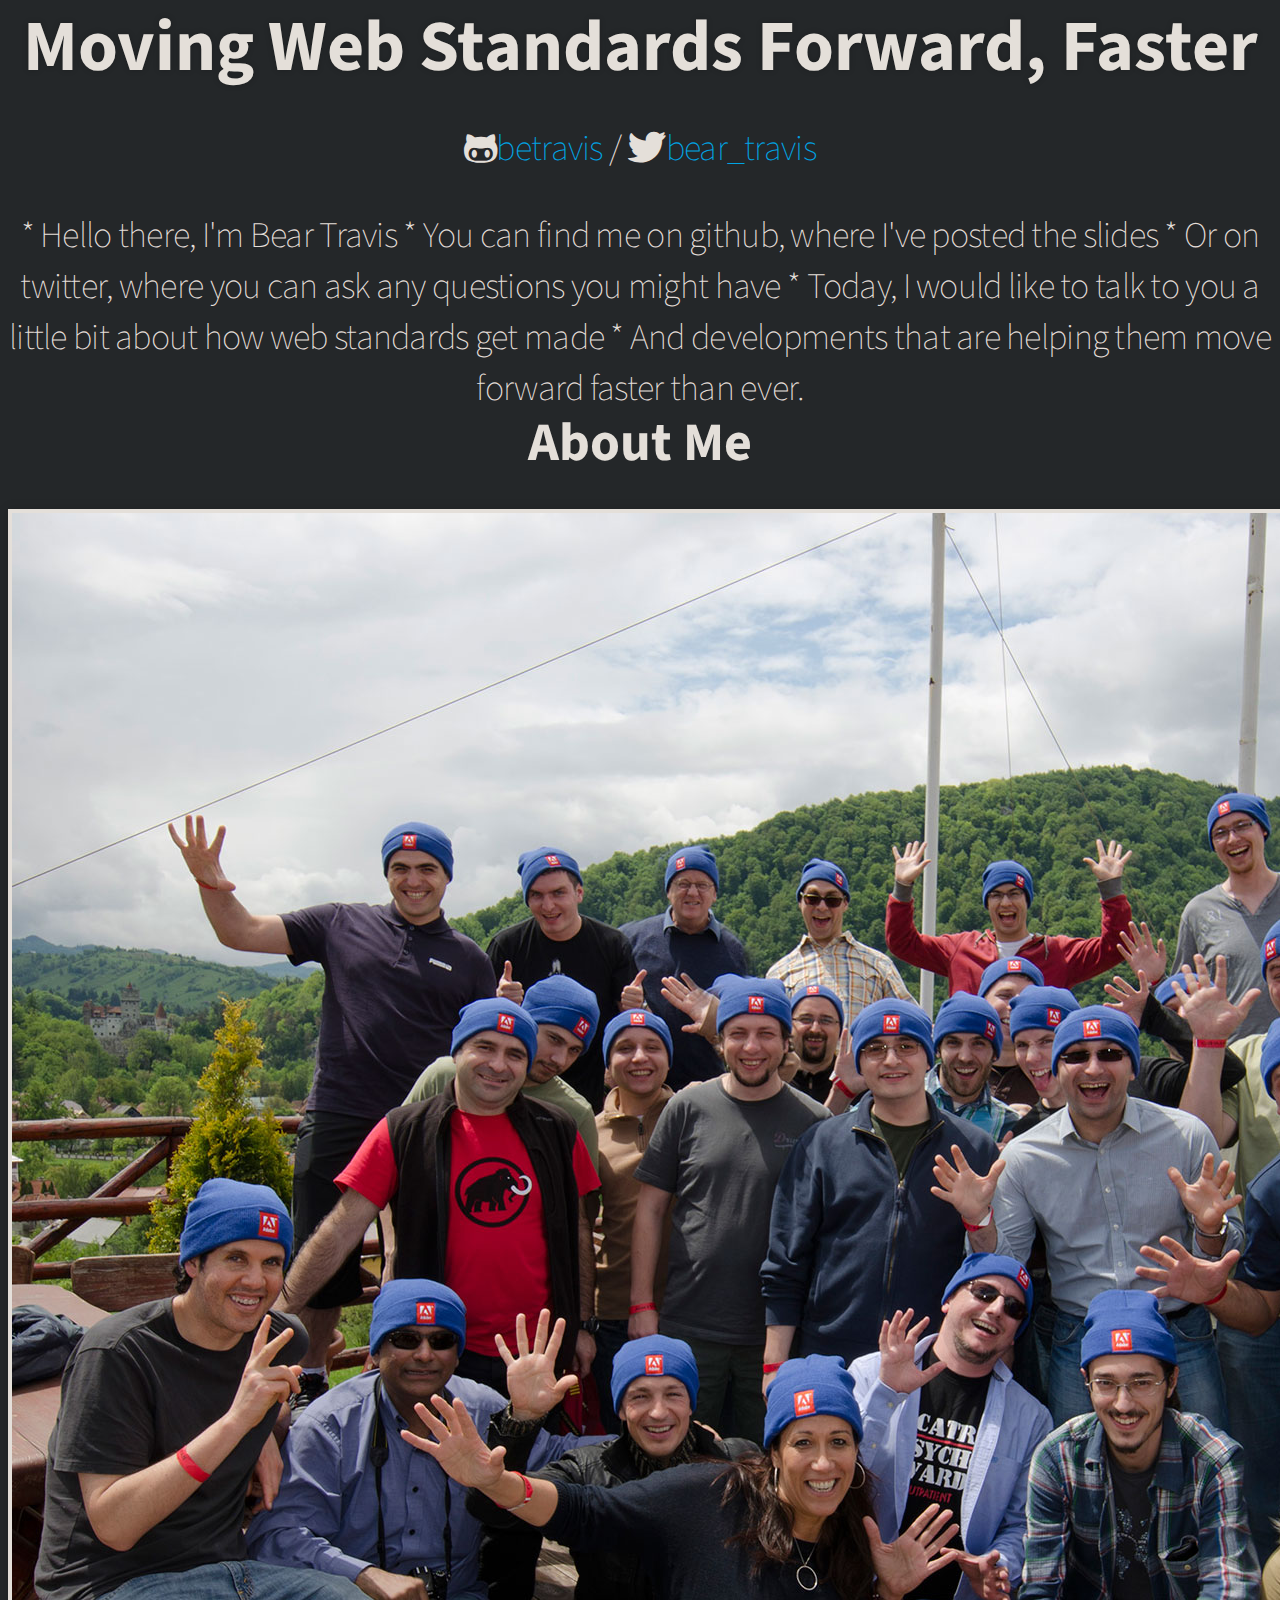
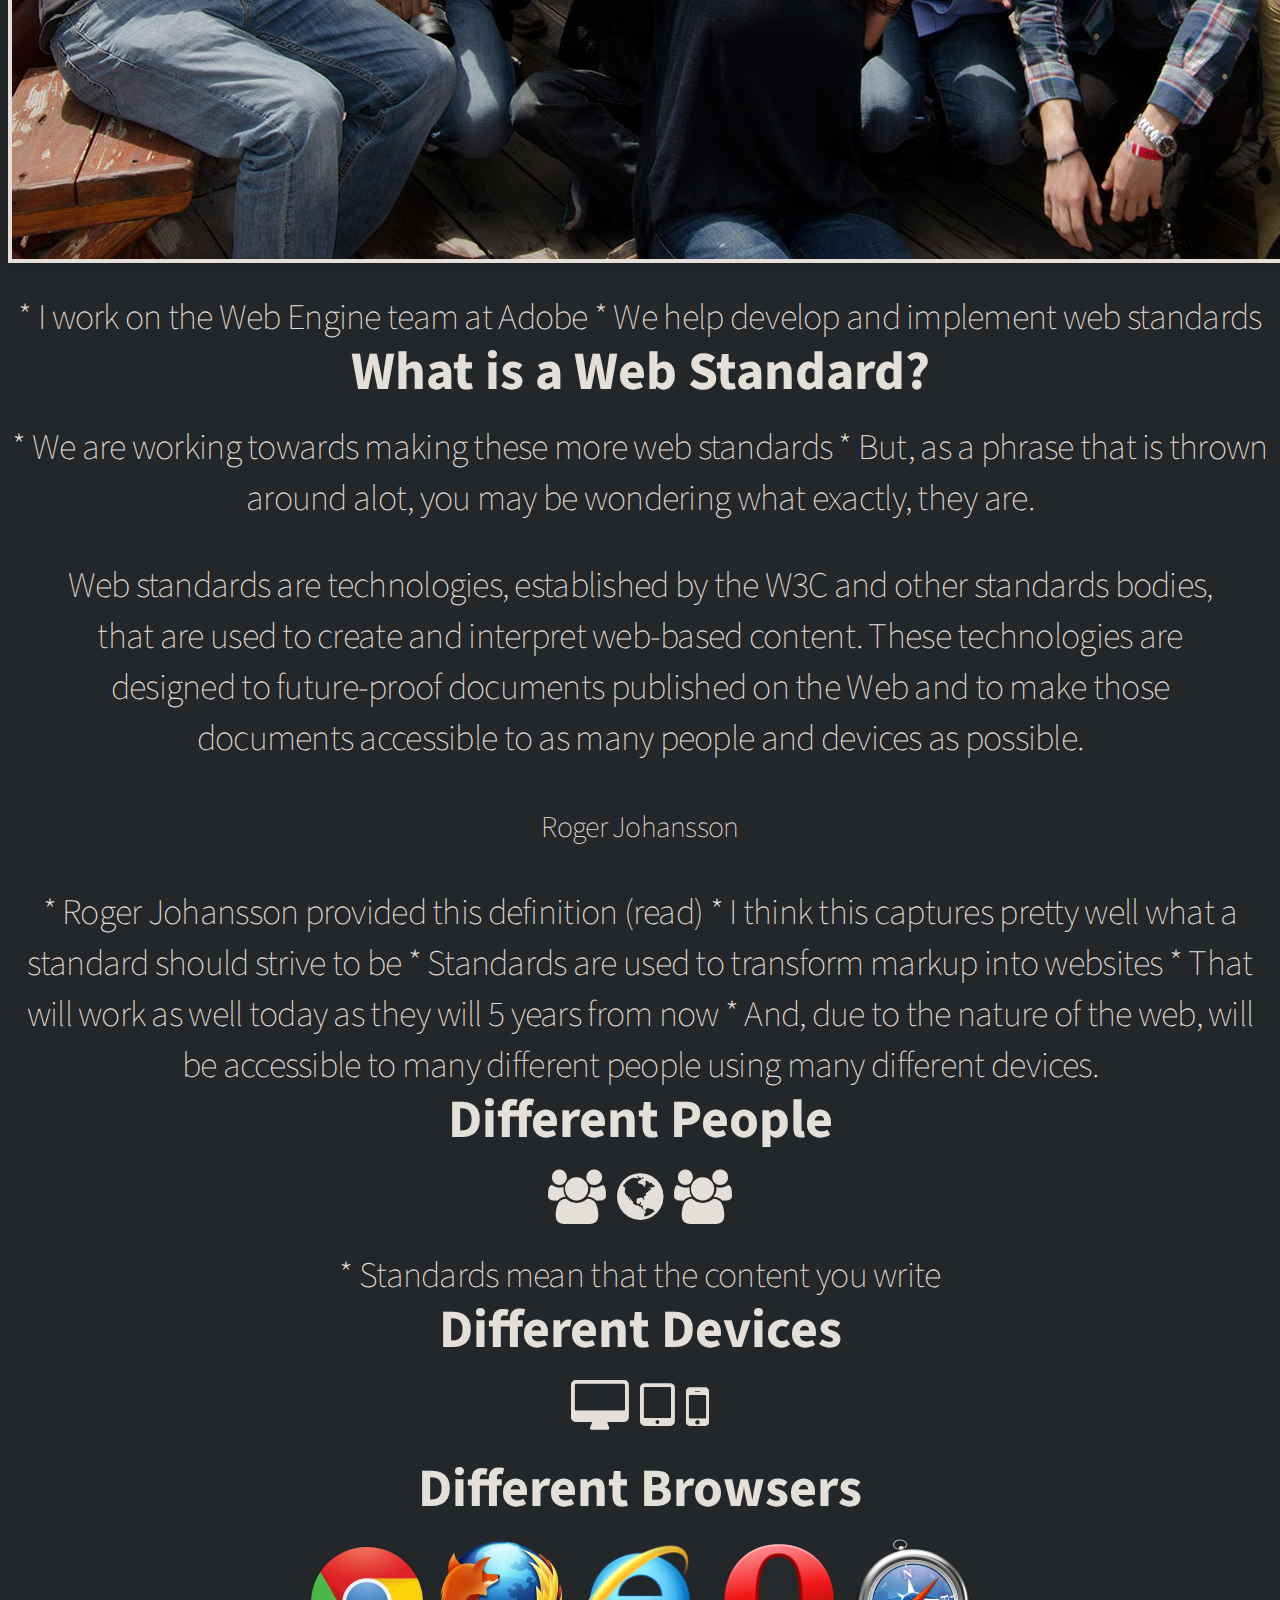
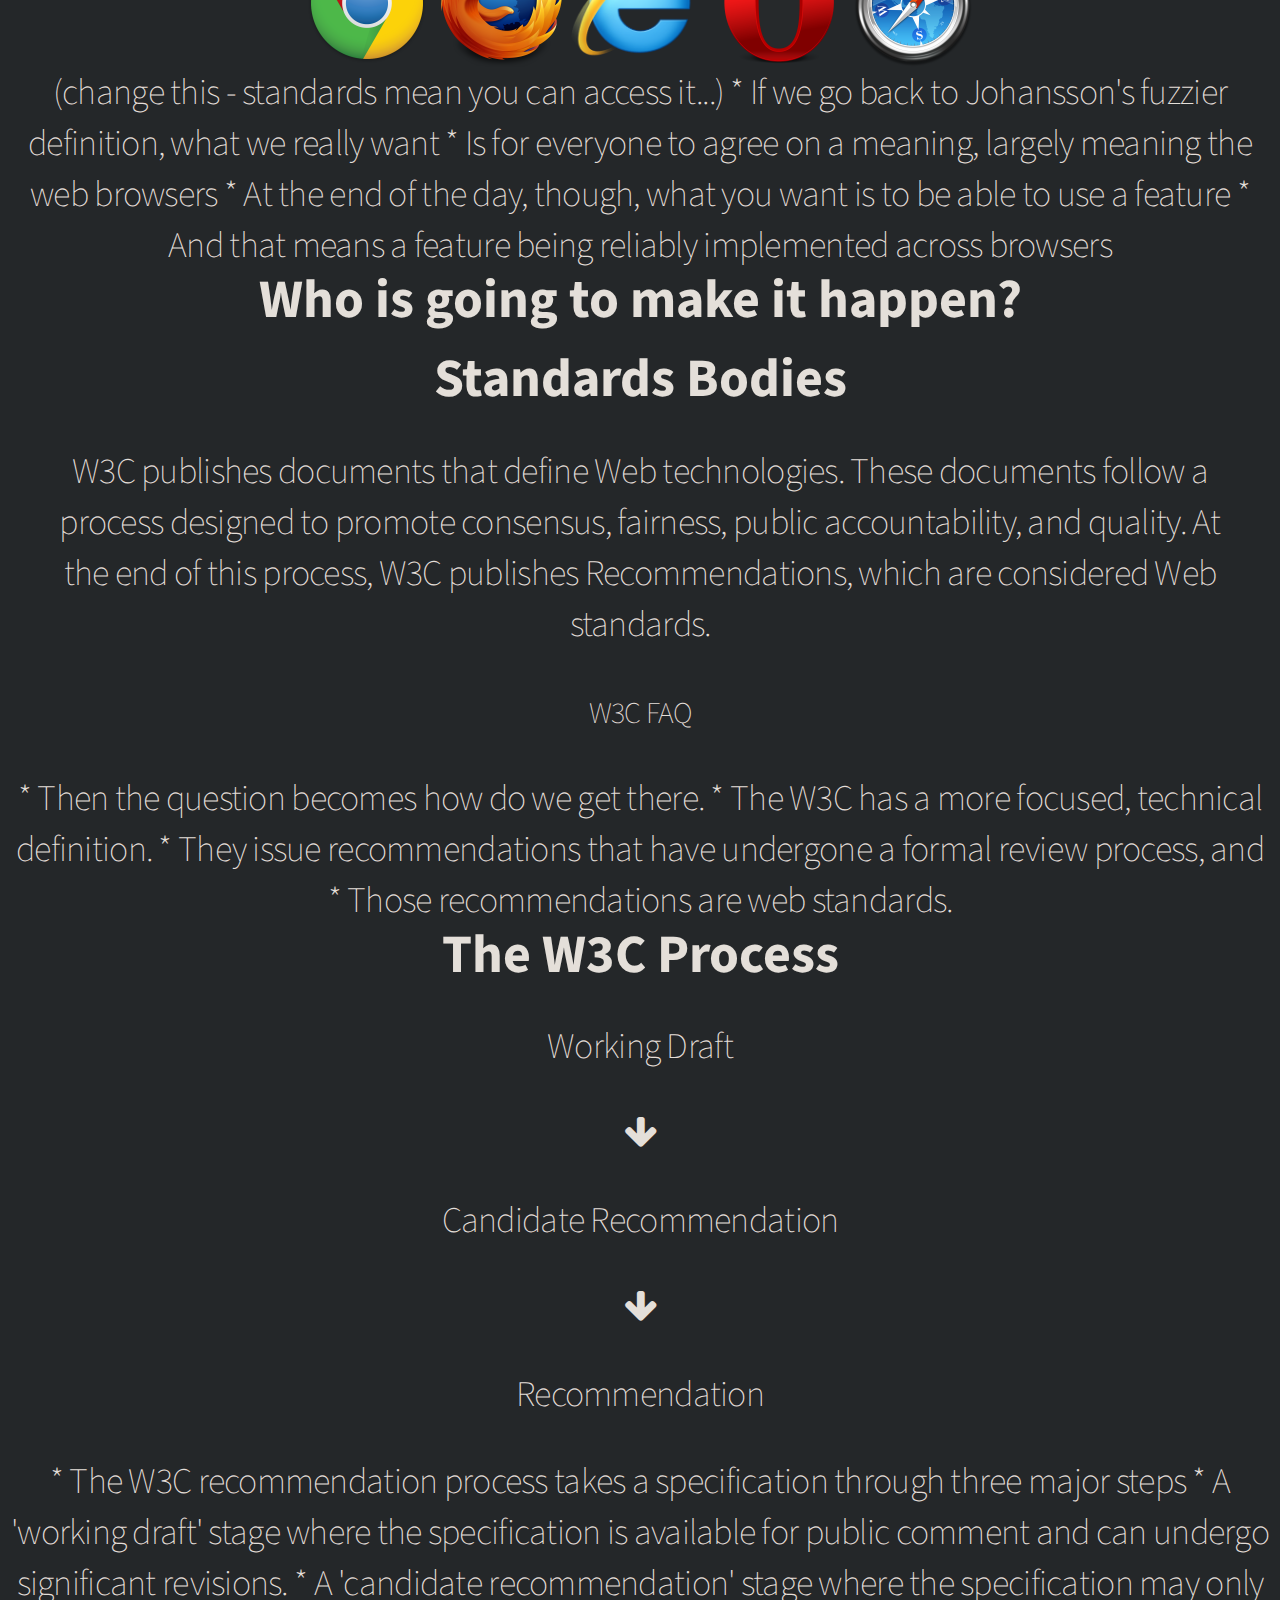
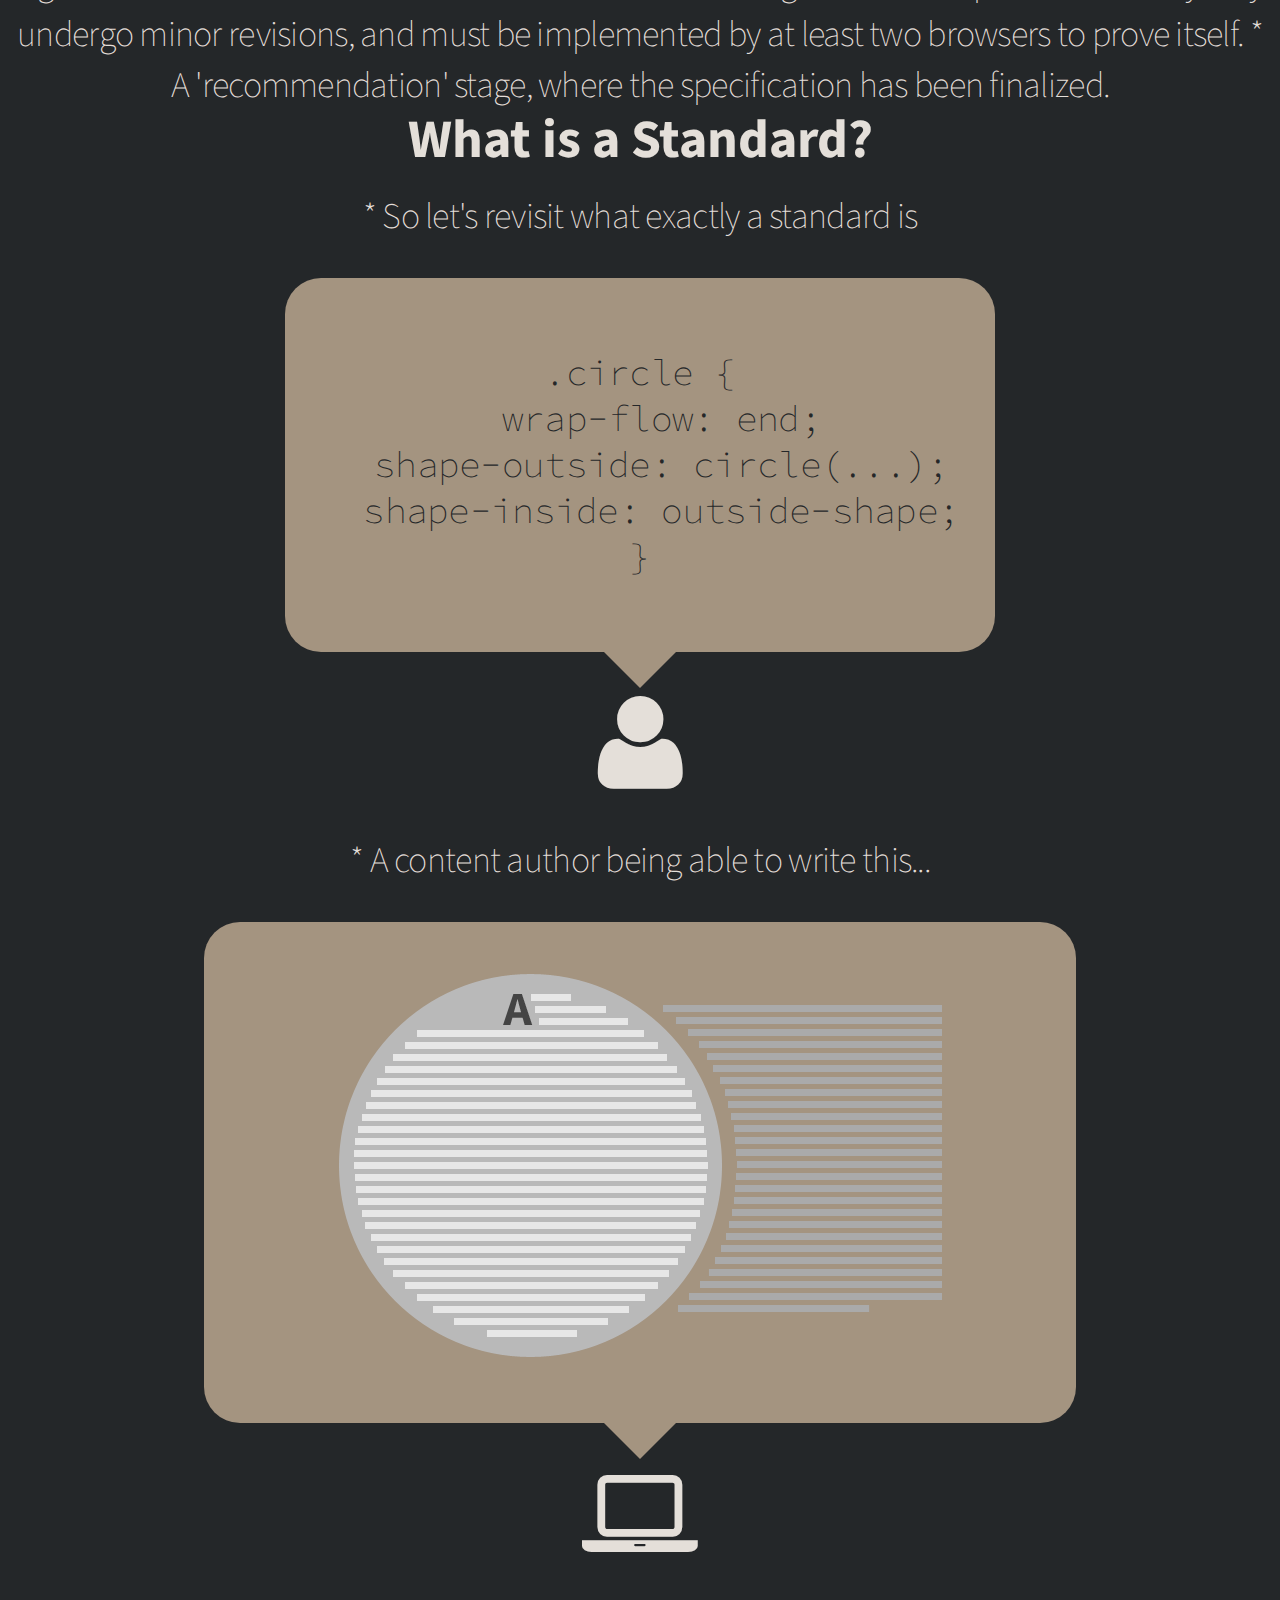
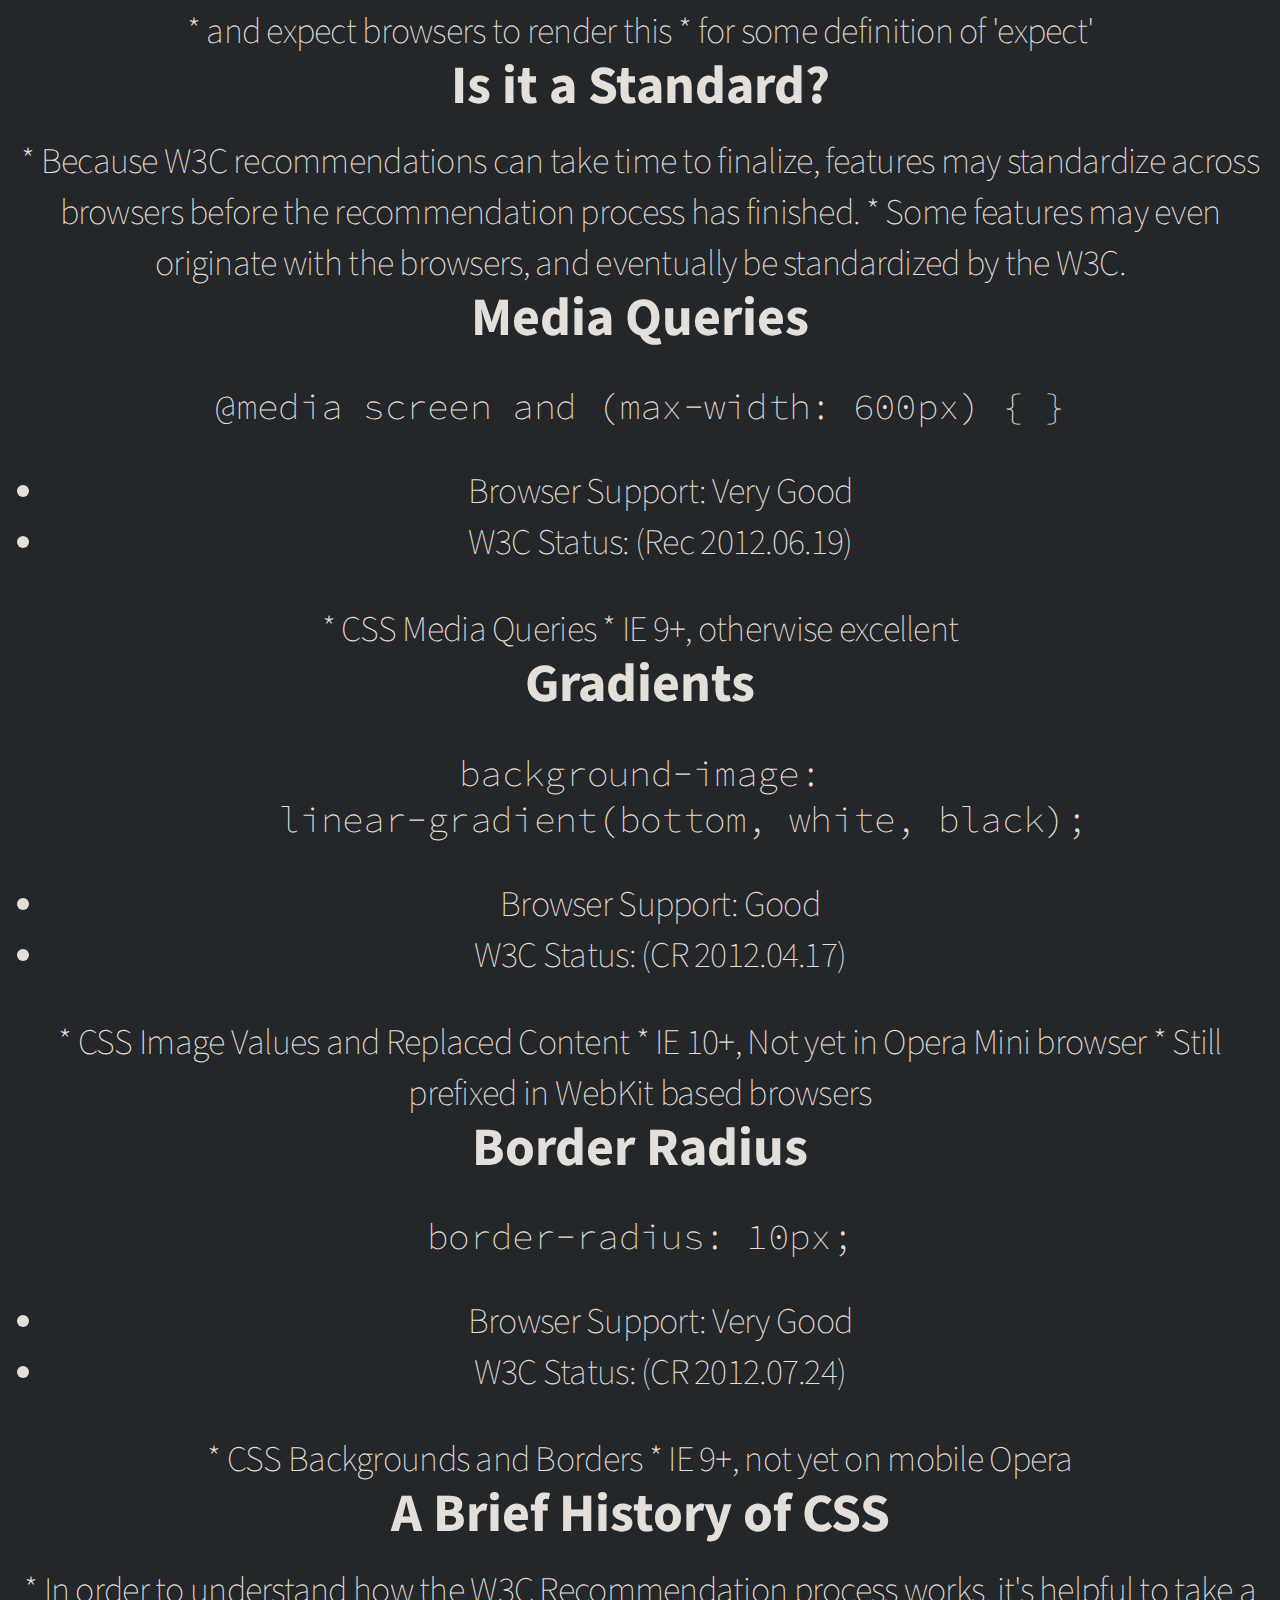
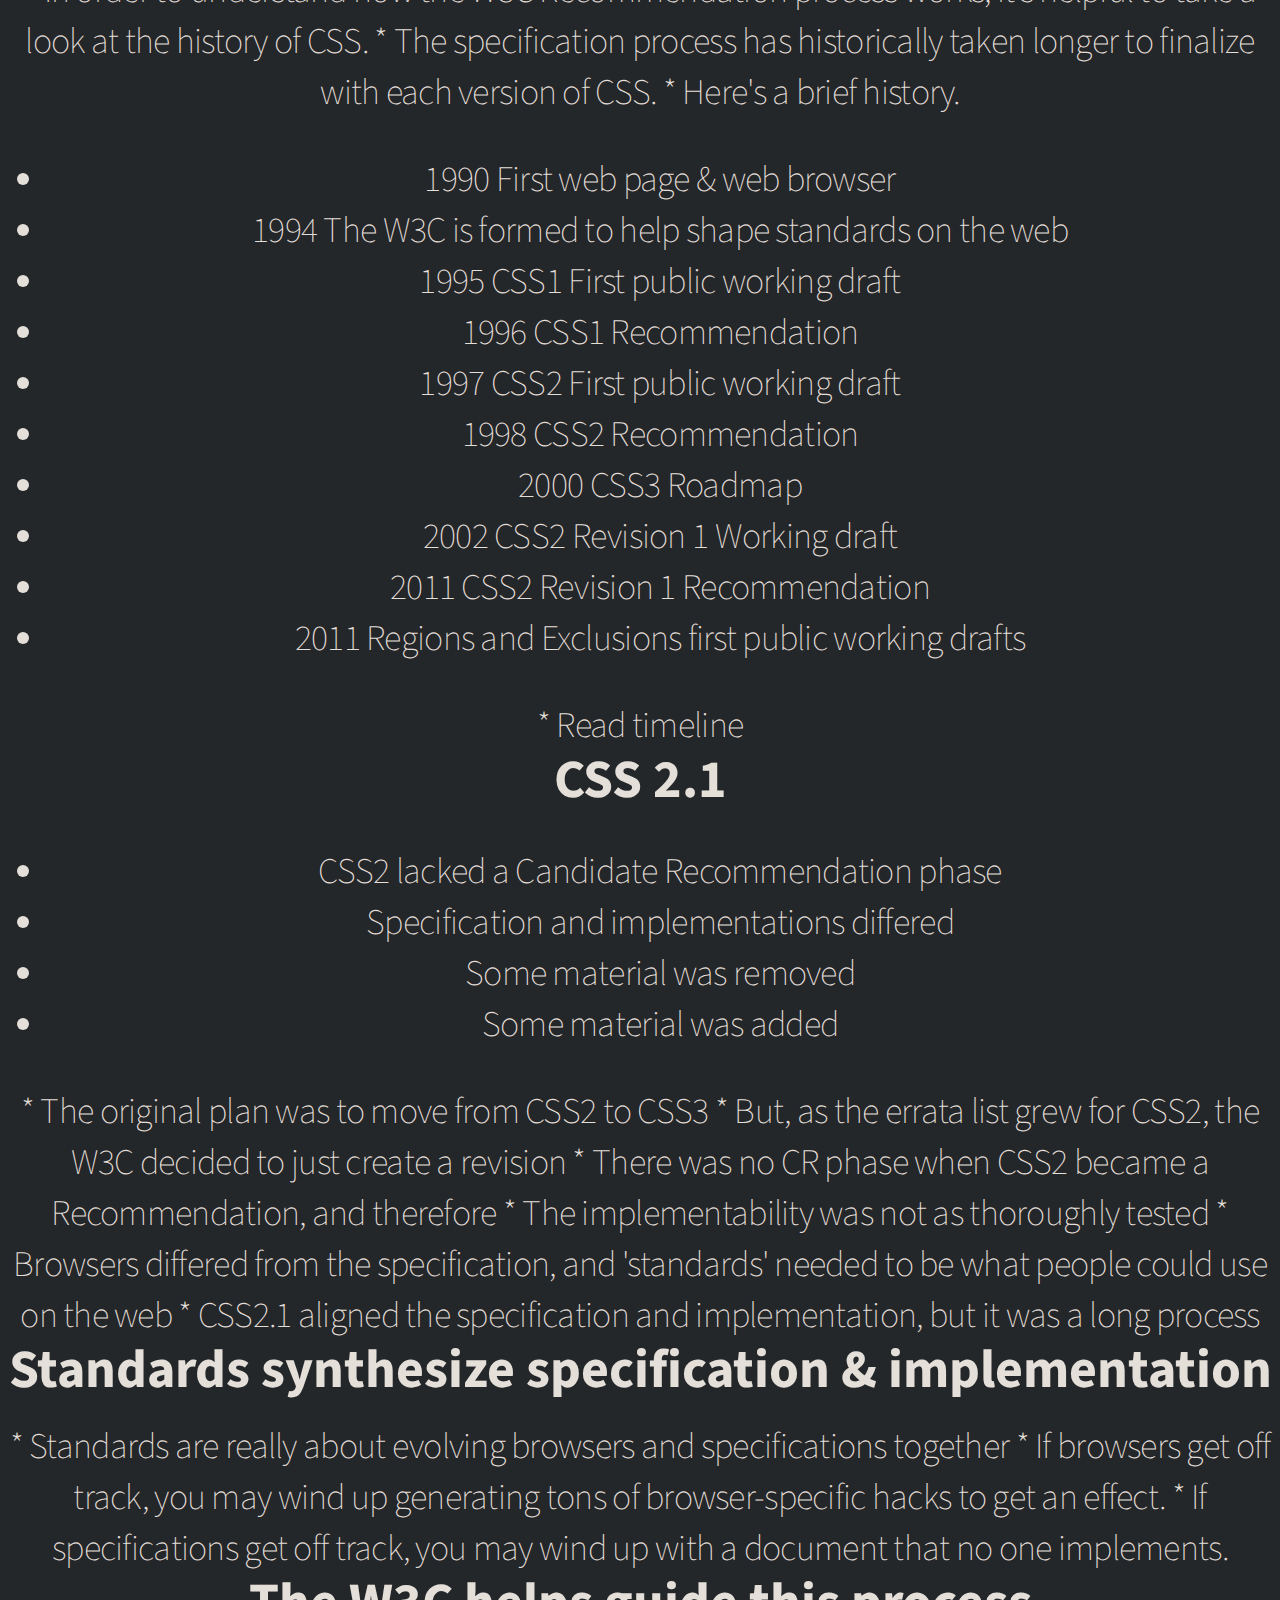
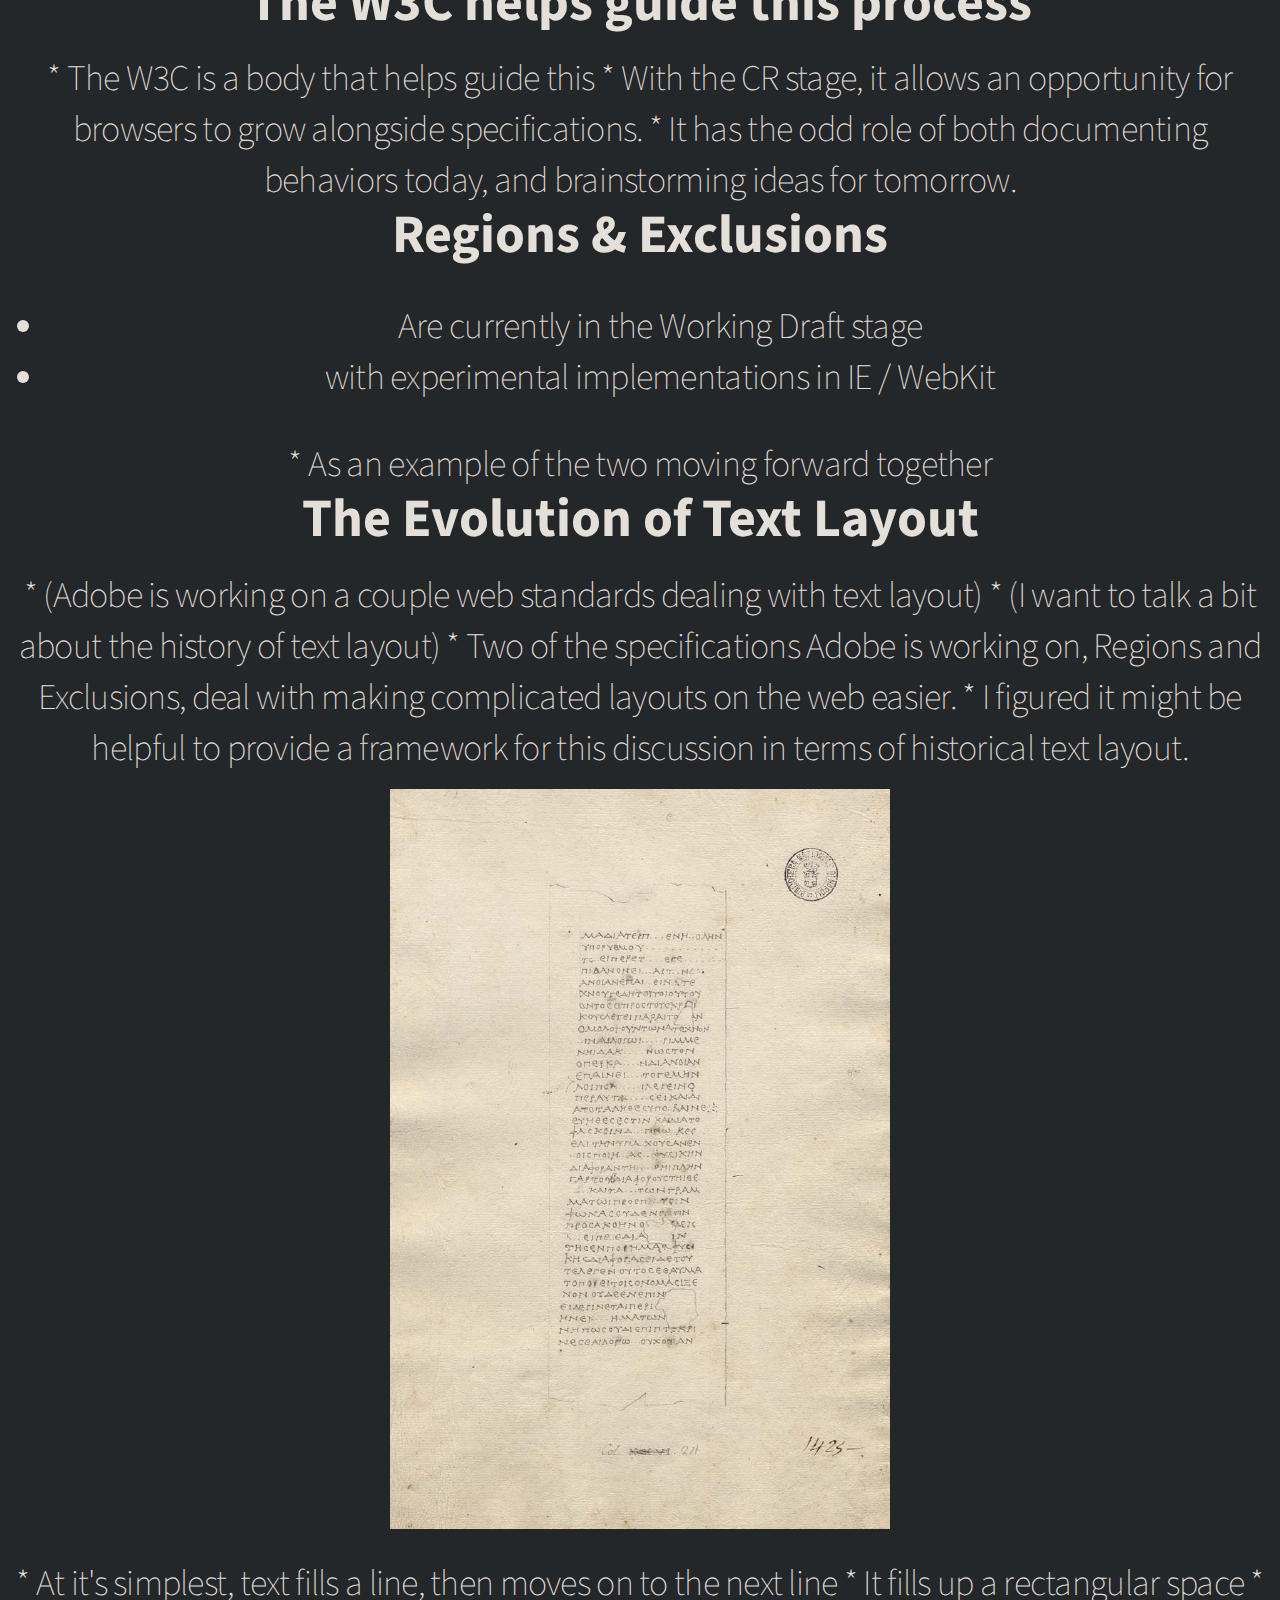
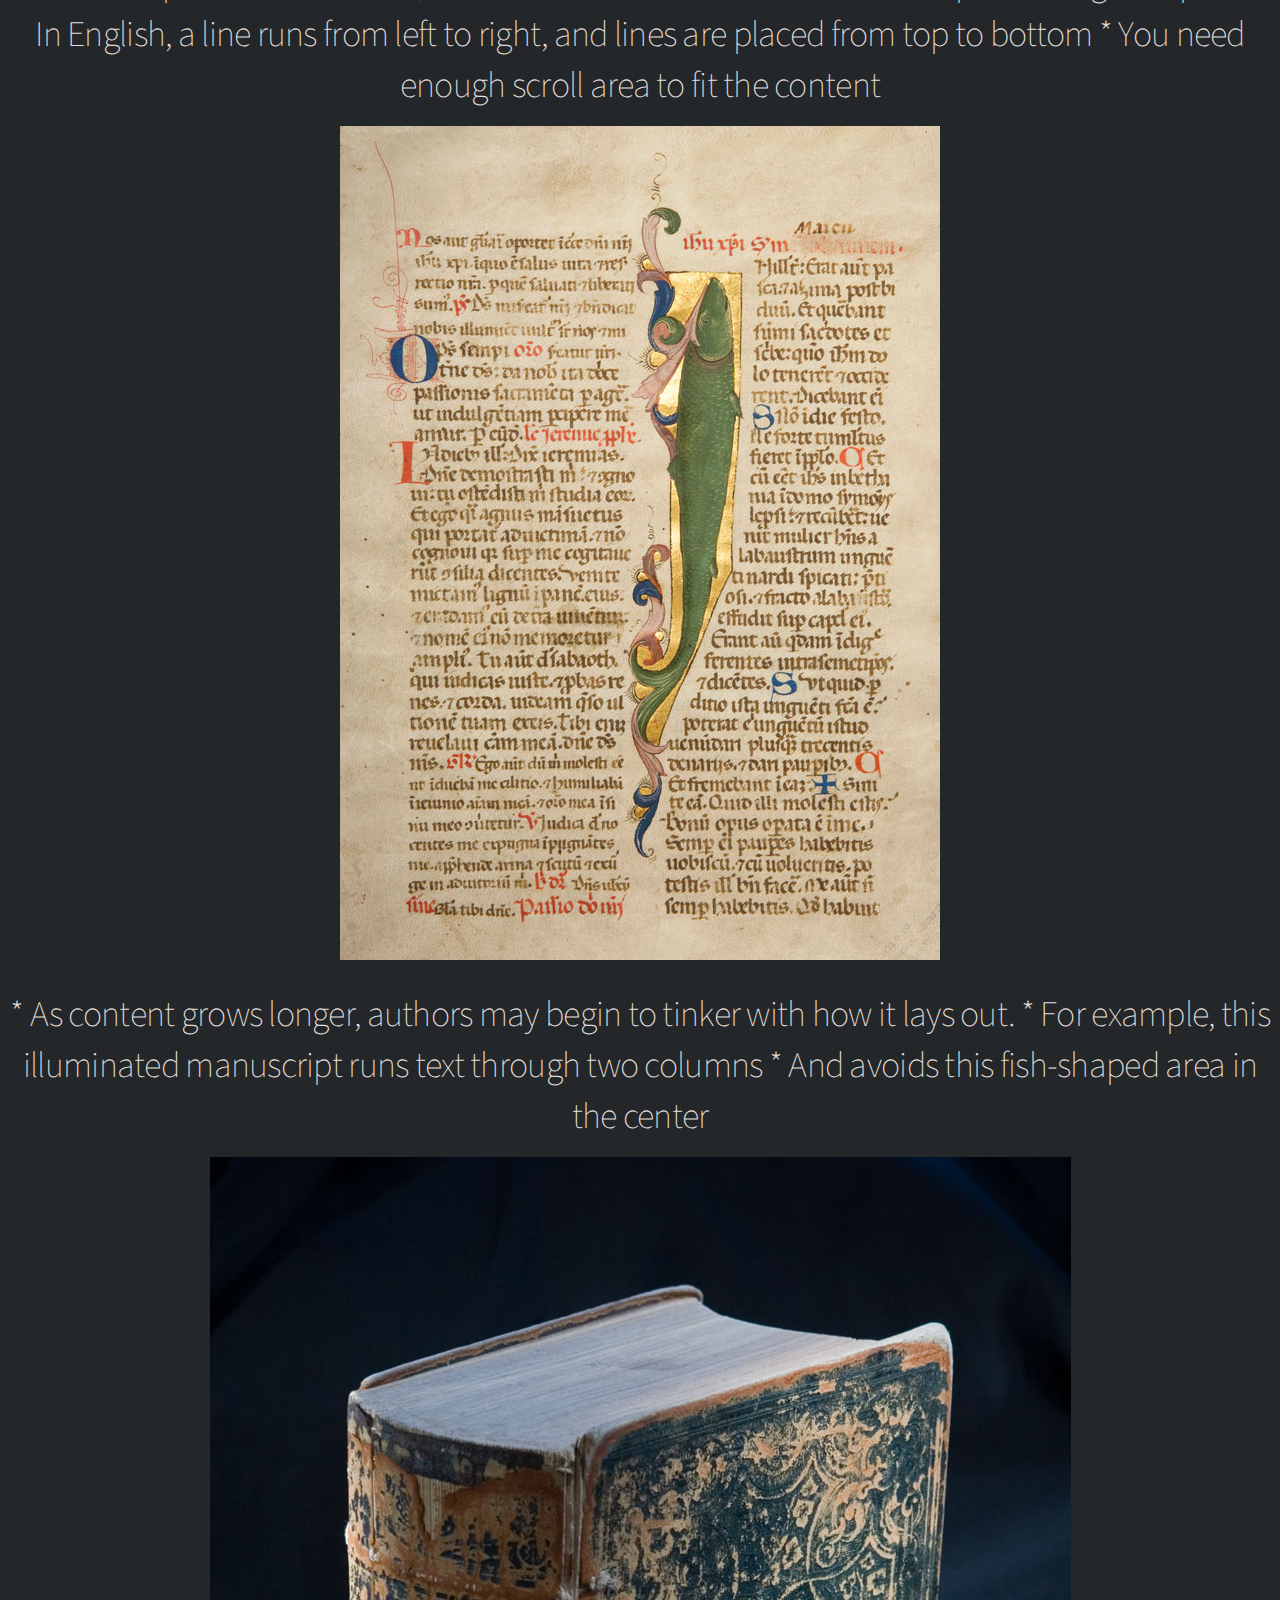
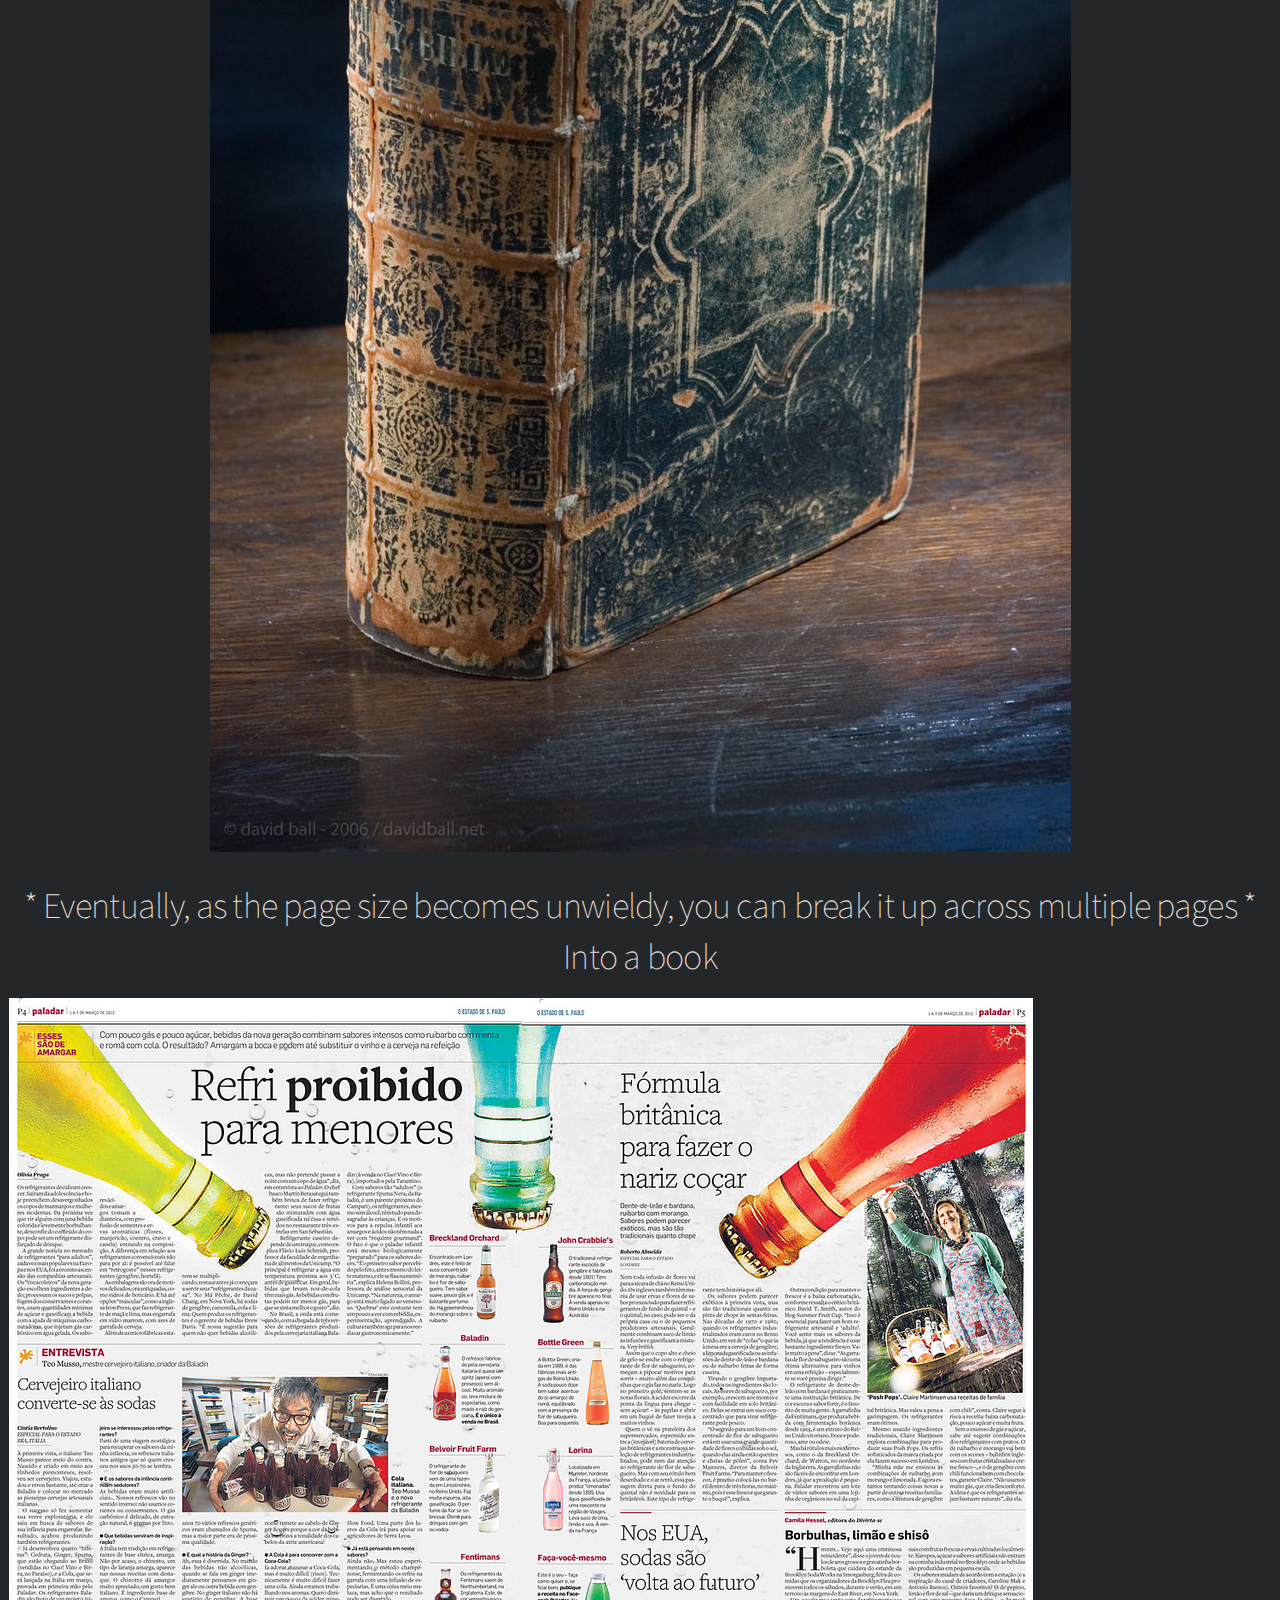
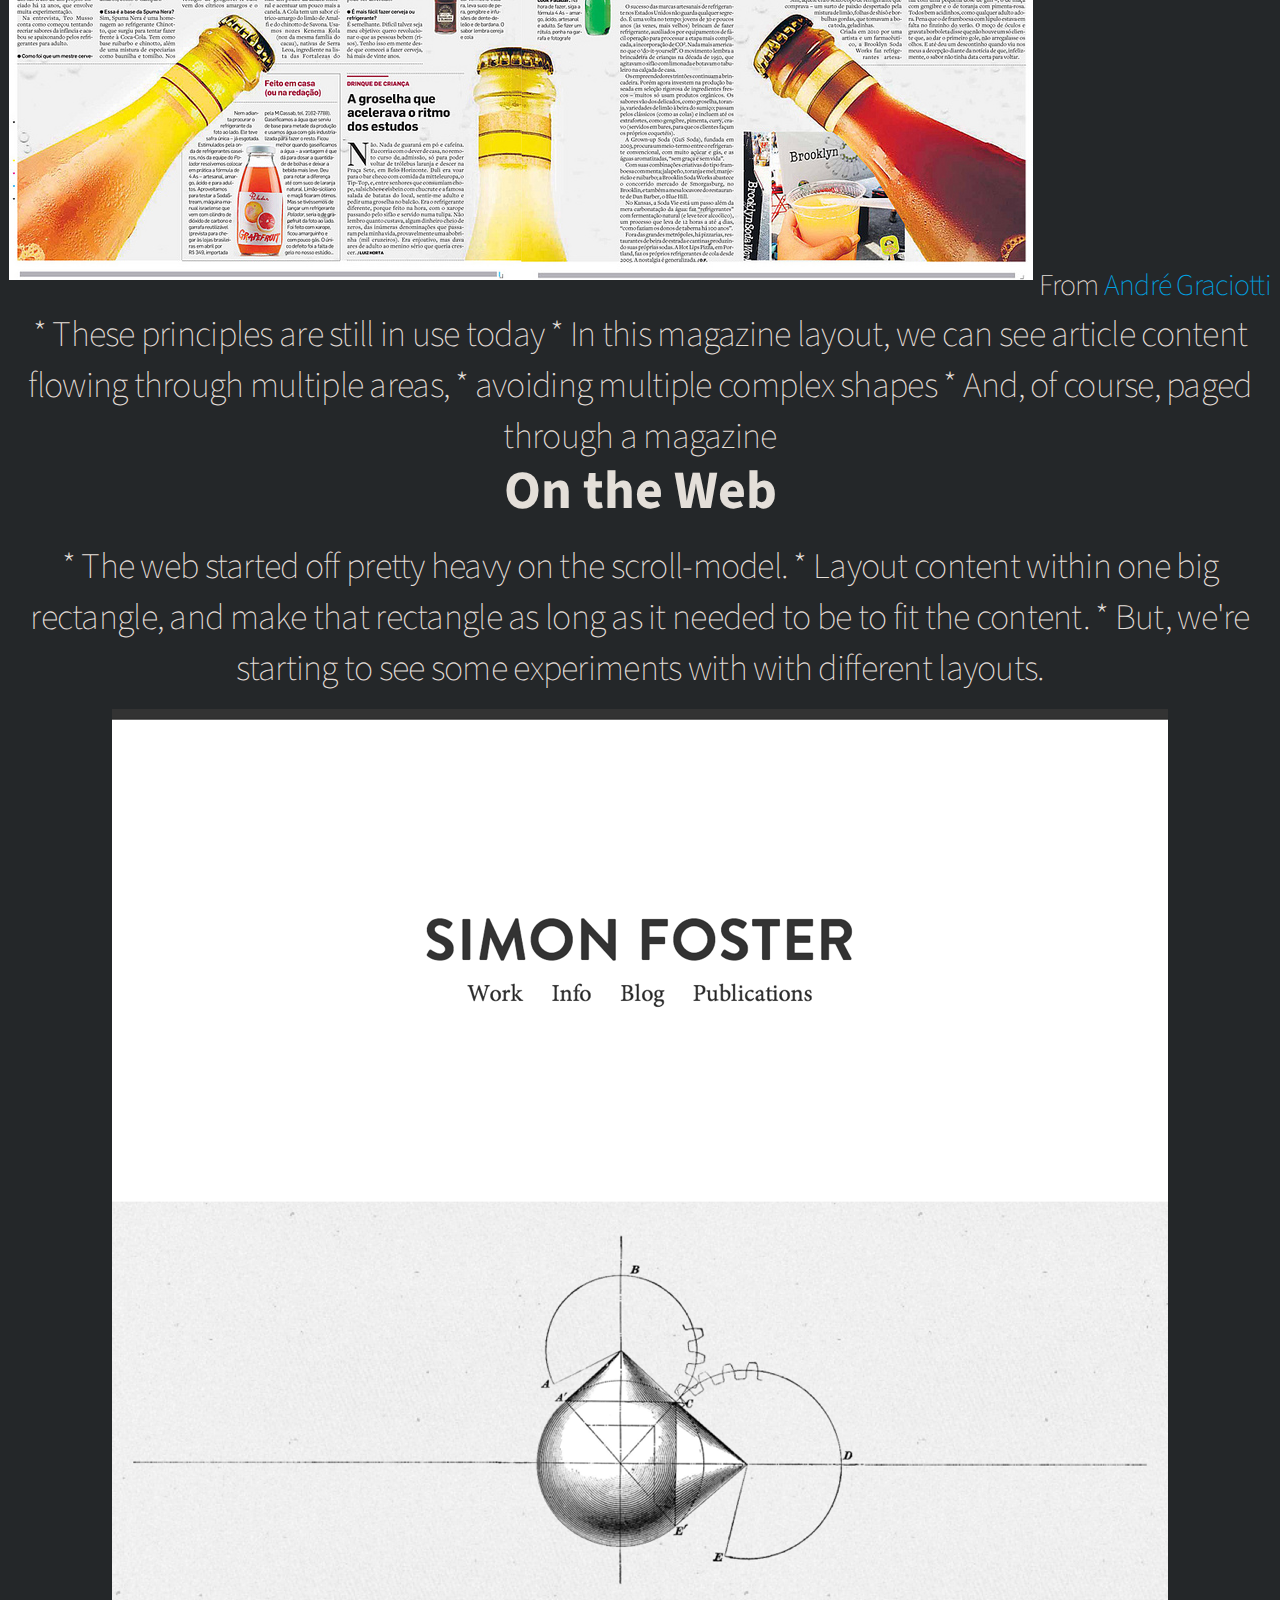
==== commit c1dd0554: "refactor" ====
--- a/index.html
+++ b/index.html
@@ -82,6 +82,278 @@
                     </aside>
                 </section>
 
+<!-- 1. What exactly is a standard? -->
+                <section>
+                    <section>
+                        <h2>What is a Web Standard?</h2>
+                        <aside class='notes'>
+                            * We are working towards making these more web standards
+                            * But, as a phrase that is thrown around alot, you may be wondering what exactly, they are.
+                        </aside>
+                    </section>
+
+                    <section>
+                        <blockquote>
+                            Web standards are technologies, established by the W3C and other standards bodies, that are used to create and interpret web-based content. These technologies are designed to future-proof documents published on the Web and to make those documents accessible to as many people and devices as possible.
+                        </blockquote>
+                        <p><small>Roger Johansson</small></p>
+                        <!-- http://www.456bereastreet.com/lab/developing_with_web_standards/webstandards/ -->
+                        <aside class='notes'>
+                            * Roger Johansson provided this definition (read)
+                            * I think this captures pretty well what a standard should strive to be
+                            * Standards are used to transform markup into websites
+                            * That will work as well today as they will 5 years from now
+                            * And, due to the nature of the web, will be accessible to many different people using many different devices.
+                        </aside>
+                    </section>
+
+                    <section>
+                        <h2>Different People</h2>
+                        <h2>
+                            <i class='icon-group'></i>
+                            <i class='icon-globe'></i>
+                            <i class='icon-group'></i>
+                        </h2>
+                        <aside class='notes'>
+                            * Standards mean that the content you write 
+                        </aside>
+                    </section>
+
+                    <section>
+                        <h2>Different Devices</h2>
+                        <h2>
+                            <i class='icon-desktop'></i>
+                            <i class='icon-tablet'></i>
+                            <i class='icon-mobile-phone'></i>
+                        </h2>
+                        <aside class='notes'>
+                        </aside>
+                    </section>
+                    <section>
+                        <h2>Different Browsers</h2>
+                        <div class='ribbon'>
+                            <img src='resources/chrome-512.png' />
+                            <img src='resources/firefox-512.png' />
+                            <img src='resources/ie-256.png' />
+                            <img src='resources/opera-512.png' />
+                            <img src='resources/safari-512.png' />
+                        </div>
+                        <aside class='notes'>
+                            (change this - standards mean you can access it...)
+                            * If we go back to Johansson's fuzzier definition, what we really want
+                            * Is for everyone to agree on a meaning, largely meaning the web browsers
+                            * At the end of the day, though, what you want is to be able to use a feature
+                            * And that means a feature being reliably implemented across browsers
+                        </aside>
+                    </section>
+                </section>
+
+                <section>
+                    <section>
+                        <h2>Who is going to make it happen?</h2>
+                    </section>
+
+                    <section>
+                        <h2>Standards Bodies</h2>
+                    </section>
+
+                    <section>
+                        <blockquote>
+                            W3C publishes documents that define Web technologies. These documents follow a process designed to promote consensus, fairness, public accountability, and quality. At the end of this process, W3C publishes Recommendations, which are considered Web standards.
+                        </blockquote>
+                        <p><small>W3C FAQ</small></p>
+                        <!-- http://www.w3.org/standards/faq.html -->
+                        <aside class='notes'>
+                            * Then the question becomes how do we get there.
+                            * The W3C has a more focused, technical definition.
+                            * They issue recommendations that have undergone a formal review process, and
+                            * Those recommendations are web standards.
+                        </aside>
+                    </section>
+
+                    <section>
+                        <h2>The W3C Process</h2>
+                        <p>Working Draft</p>
+                        <p><i class='icon-arrow-down'></i></p>
+                        <p>Candidate Recommendation</p>
+                        <p><i class='icon-arrow-down'></i></p>
+                        <p>Recommendation</p>
+                        <aside class='notes'>
+                            * The W3C recommendation process takes a specification through three major steps
+                            * A 'working draft' stage where the specification is available for public comment and can undergo significant revisions.
+                            * A 'candidate recommendation' stage where the specification may only undergo minor revisions, and must be implemented by at least two browsers to prove itself.
+                            * A 'recommendation' stage, where the specification has been finalized.
+                        </aside>
+                    </section>
+                </section>
+
+                <section>
+                    <section>
+                        <h2>What is a Standard?</h2>
+                        <aside class='notes'>
+                            * So let's revisit what exactly a standard is
+                        </aside>
+                    </section>
+
+                    <section>
+                        <div class='comment bottom'>
+                        <div class='content'><pre><code class='css'><!--
+                        -->.circle {<br/><!--
+                        -->  wrap-flow: end;<br/><!--
+                        -->  shape-outside: circle(...);<br/><!--
+                        -->  shape-inside: outside-shape;<br/><!--
+                        -->}<!--
+                        --></code></pre>
+                        </div><br/>
+                        <div class='icon icon-user'></div>
+                        </div>
+                        <aside class='notes'>
+                            * A content author being able to write this...
+                        </aside>
+                    </section>
+
+                    <section>
+                        <div class='comment bottom'>
+                            <div class='content'>
+                                <img src='resources/css-exclusions.png' class='plain' alt='exclusions' />
+                            </div><br/>
+                            <div class='icon icon-laptop'></div>
+                        </div>
+                        <aside class='notes'>
+                            * and expect browsers to render this
+                            * for some definition of 'expect'
+                        </aside>
+                    </section>
+
+                    <section>
+                        <h2>Is it a Standard?</h2>
+                        <aside class='notes'>
+                            * Because W3C recommendations can take time to finalize, features may standardize across browsers before the recommendation process has finished.
+                            * Some features may even originate with the browsers, and eventually be standardized by the W3C.
+                        </aside>
+                    </section>
+
+                    <section>
+                        <h2>Media Queries</h2>
+                        <pre><code class='css'>@media screen and (max-width: 600px) { }</code></pre>
+                        <ul>
+                            <li>Browser Support: <span class='fragment'>Very Good</span></li>
+                            <li>W3C Status: <span class='fragment'>(Rec 2012.06.19)</span></li>
+                        </ul>
+                        <aside class='notes'>
+                            * CSS Media Queries
+                            * IE 9+, otherwise excellent
+                        </aside>
+                    </section>
+
+                    <section>
+                        <h2>Gradients</h2>
+<pre><code class='css'>background-image:
+    linear-gradient(bottom, white, black);</code></pre>
+                        <ul>
+                            <li>Browser Support: <span class='fragment'>Good</span></li>
+                            <li>W3C Status: <span class='fragment'>(CR 2012.04.17)</span></li>
+                        </ul>
+                        <aside class='notes'>
+                            * CSS Image Values and Replaced Content
+                            * IE 10+, Not yet in Opera Mini browser
+                            * Still prefixed in WebKit based browsers
+                        </aside>
+                    </section>
+                    
+                    <section>
+                        <h2>Border Radius</h2>
+                        <pre><code class='css'>border-radius: 10px;</code></pre>
+                        <ul>
+                            <li>Browser Support: <span class='fragment'>Very Good</span></li>
+                            <li>W3C Status: <span class='fragment'>(CR 2012.07.24)</span></li>
+                        </ul>
+                        <aside class='notes'>
+                            * CSS Backgrounds and Borders
+                            * IE 9+, not yet on mobile Opera
+                        </aside>
+                    </section>
+                </section>
+                
+<!-- 3. History of CSS / W3C -->
+                <section>
+                    <section>
+                        <h2>A Brief History of CSS</h2>
+                        <aside class='notes'>
+                            * In order to understand how the W3C Recommendation process works, it's helpful to take a look at the history of CSS.
+                            * The specification process has historically taken longer to finalize with each version of CSS.
+                            * Here's a brief history.
+                        </aside>
+                    </section>
+
+                    <section>
+                        <ul>
+                            <li>1990 First web page &amp; web browser</li>
+                            <li>1994 The W3C is formed to help shape standards on the web</li>
+                            <li>1995 CSS1 First public working draft</li>
+                            <li>1996 CSS1 Recommendation</li>
+                            <li>1997 CSS2 First public working draft</li>
+                            <li>1998 CSS2 Recommendation</li>
+                            <li>2000 CSS3 Roadmap</li>
+                            <li>2002 CSS2 Revision 1 Working draft</li>
+                            <li>2011 CSS2 Revision 1 Recommendation</li>
+                            <li>2011 Regions and Exclusions first public working drafts</li>
+                        </ul>
+                        <!--(a data visualization here would be super cool)-->
+                        <aside class='notes'>
+                            * Read timeline
+                        </aside>
+                    </section>
+
+                    <section>
+                        <h2>CSS 2.1</h2>
+                        <ul>
+                            <li>CSS2 lacked a Candidate Recommendation phase</li>
+                            <li>Specification and implementations differed</li>
+                            <li>Some material was removed</li>
+                            <li>Some material was added</li>
+                        </ul>
+                        <aside class='notes'>
+                            * The original plan was to move from CSS2 to CSS3
+                            * But, as the errata list grew for CSS2, the W3C decided to just create a revision
+                            * There was no CR phase when CSS2 became a Recommendation, and therefore
+                            * The implementability was not as thoroughly tested
+                            * Browsers differed from the specification, and 'standards' needed to be what people could use on the web
+                            * CSS2.1 aligned the specification and implementation, but it was a long process
+                        </aside>
+                    </section>
+                </section>
+
+<!-- 4. How standards get made -->
+                <section>
+                    <section>
+                        <h2>Standards synthesize specification &amp; implementation</h2>
+                        <aside class='notes'>
+                            * Standards are really about evolving browsers and specifications together
+                            * If browsers get off track, you may wind up generating tons of browser-specific hacks to get an effect.
+                            * If specifications get off track, you may wind up with a document that no one implements.
+                        </aside>
+                    </section>
+                    <section>
+                        <h2>The W3C helps guide this process</h2>
+                        <aside class='notes'>
+                            * The W3C is a body that helps guide this
+                            * With the CR stage, it allows an opportunity for browsers to grow alongside specifications.
+                            * It has the odd role of both documenting behaviors today, and brainstorming ideas for tomorrow.
+                        </aside>
+                    </section>
+                    <section>
+                        <h2>Regions &amp; Exclusions</h2>
+                        <ul>
+                            <li class='fragment'>Are currently in the Working Draft stage</li>
+                            <li class='fragment'>with experimental implementations in IE / WebKit</li>
+                        </ul>
+                        <aside class='notes'>
+                            * As an example of the two moving forward together
+                        </aside>
+                    </section>
+                </section>
+
 <!-- 1. Regions and Exclusions - History & Overview -->
                 <section>
                     <section>
@@ -283,278 +555,6 @@
                     </section>
                 </section>
 
-<!-- 2. What exactly is a standard? -->
-                <section>
-                    <section>
-                        <h2>What is a Web Standard?</h2>
-                        <aside class='notes'>
-                            * We are working towards making these more web standards
-                            * But, as a phrase that is thrown around alot, you may be wondering what exactly, they are.
-                        </aside>
-                    </section>
-
-                    <section>
-                        <blockquote>
-                            Web standards are technologies, established by the W3C and other standards bodies, that are used to create and interpret web-based content. These technologies are designed to future-proof documents published on the Web and to make those documents accessible to as many people and devices as possible.
-                        </blockquote>
-                        <p><small>Roger Johansson</small></p>
-                        <!-- http://www.456bereastreet.com/lab/developing_with_web_standards/webstandards/ -->
-                        <aside class='notes'>
-                            * Roger Johansson provided this definition (read)
-                            * I think this captures pretty well what a standard should strive to be
-                            * Standards are used to transform markup into websites
-                            * That will work as well today as they will 5 years from now
-                            * And, due to the nature of the web, will be accessible to many different people using many different devices.
-                        </aside>
-                    </section>
-
-                    <section>
-                        <h2>Different People</h2>
-                        <h2>
-                            <i class='icon-group'></i>
-                            <i class='icon-globe'></i>
-                            <i class='icon-group'></i>
-                        </h2>
-                        <aside class='notes'>
-                            * Standards mean that the content you write 
-                        </aside>
-                    </section>
-
-                    <section>
-                        <h2>Different Devices</h2>
-                        <h2>
-                            <i class='icon-desktop'></i>
-                            <i class='icon-tablet'></i>
-                            <i class='icon-mobile-phone'></i>
-                        </h2>
-                        <aside class='notes'>
-                        </aside>
-                    </section>
-                    <section>
-                        <h2>Different Browsers</h2>
-                        <div class='ribbon'>
-                            <img src='resources/chrome-512.png' />
-                            <img src='resources/firefox-512.png' />
-                            <img src='resources/ie-256.png' />
-                            <img src='resources/opera-512.png' />
-                            <img src='resources/safari-512.png' />
-                        </div>
-                        <aside class='notes'>
-                            (change this - standards mean you can access it...)
-                            * If we go back to Johansson's fuzzier definition, what we really want
-                            * Is for everyone to agree on a meaning, largely meaning the web browsers
-                            * At the end of the day, though, what you want is to be able to use a feature
-                            * And that means a feature being reliably implemented across browsers
-                        </aside>
-                    </section>
-                </section>
-
-                <section>
-                    <section>
-                        <h2>Who is going to make it happen?</h2>
-                    </section>
-
-                    <section>
-                        <h2>Standards Bodies</h2>
-                    </section>
-
-                    <section>
-                        <blockquote>
-                            W3C publishes documents that define Web technologies. These documents follow a process designed to promote consensus, fairness, public accountability, and quality. At the end of this process, W3C publishes Recommendations, which are considered Web standards.
-                        </blockquote>
-                        <p><small>W3C FAQ</small></p>
-                        <!-- http://www.w3.org/standards/faq.html -->
-                        <aside class='notes'>
-                            * Then the question becomes how do we get there.
-                            * The W3C has a more focused, technical definition.
-                            * They issue recommendations that have undergone a formal review process, and
-                            * Those recommendations are web standards.
-                        </aside>
-                    </section>
-
-                    <section>
-                        <h2>The W3C Process</h2>
-                        <p>Working Draft</p>
-                        <p><i class='icon-arrow-down'></i></p>
-                        <p>Candidate Recommendation</p>
-                        <p><i class='icon-arrow-down'></i></p>
-                        <p>Recommendation</p>
-                        <aside class='notes'>
-                            * The W3C recommendation process takes a specification through three major steps
-                            * A 'working draft' stage where the specification is available for public comment and can undergo significant revisions.
-                            * A 'candidate recommendation' stage where the specification may only undergo minor revisions, and must be implemented by at least two browsers to prove itself.
-                            * A 'recommendation' stage, where the specification has been finalized.
-                        </aside>
-                    </section>
-                </section>
-
-                <section>
-                    <section>
-                        <h2>What is a Standard?</h2>
-                        <aside class='notes'>
-                            * So let's revisit what exactly a standard is
-                        </aside>
-                    </section>
-
-                    <section>
-                        <div class='comment bottom'>
-                        <div class='content'><pre><code class='css'><!--
-                        -->.circle {<br/><!--
-                        -->  wrap-flow: end;<br/><!--
-                        -->  shape-outside: circle(...);<br/><!--
-                        -->  shape-inside: outside-shape;<br/><!--
-                        -->}<!--
-                        --></code></pre>
-                        </div><br/>
-                        <div class='icon icon-user'></div>
-                        </div>
-                        <aside class='notes'>
-                            * A content author being able to write this...
-                        </aside>
-                    </section>
-
-                    <section>
-                        <div class='comment bottom'>
-                            <div class='content'>
-                                <img src='resources/css-exclusions.png' class='plain' alt='exclusions' />
-                            </div><br/>
-                            <div class='icon icon-laptop'></div>
-                        </div>
-                        <aside class='notes'>
-                            * and expect browsers to render this
-                            * for some definition of 'expect'
-                        </aside>
-                    </section>
-
-                    <section>
-                        <h2>Is it a Standard?</h2>
-                        <aside class='notes'>
-                            * Because W3C recommendations can take time to finalize, features may standardize across browsers before the recommendation process has finished.
-                            * Some features may even originate with the browsers, and eventually be standardized by the W3C.
-                        </aside>
-                    </section>
-
-                    <section>
-                        <h2>Media Queries</h2>
-                        <pre><code class='css'>@media screen and (max-width: 600px) { }</code></pre>
-                        <ul>
-                            <li>Browser Support: <span class='fragment'>Very Good</span></li>
-                            <li>W3C Status: <span class='fragment'>(Rec 2012.06.19)</span></li>
-                        </ul>
-                        <aside class='notes'>
-                            * CSS Media Queries
-                            * IE 9+, otherwise excellent
-                        </aside>
-                    </section>
-
-                    <section>
-                        <h2>Gradients</h2>
-<pre><code class='css'>background-image:
-    linear-gradient(bottom, white, black);</code></pre>
-                        <ul>
-                            <li>Browser Support: <span class='fragment'>Good</span></li>
-                            <li>W3C Status: <span class='fragment'>(CR 2012.04.17)</span></li>
-                        </ul>
-                        <aside class='notes'>
-                            * CSS Image Values and Replaced Content
-                            * IE 10+, Not yet in Opera Mini browser
-                            * Still prefixed in WebKit based browsers
-                        </aside>
-                    </section>
-                    
-                    <section>
-                        <h2>Border Radius</h2>
-                        <pre><code class='css'>border-radius: 10px;</code></pre>
-                        <ul>
-                            <li>Browser Support: <span class='fragment'>Very Good</span></li>
-                            <li>W3C Status: <span class='fragment'>(CR 2012.07.24)</span></li>
-                        </ul>
-                        <aside class='notes'>
-                            * CSS Backgrounds and Borders
-                            * IE 9+, not yet on mobile Opera
-                        </aside>
-                    </section>
-                </section>
-                
-<!-- 3. History of CSS / W3C -->
-                <section>
-                    <section>
-                        <h2>A Brief History of CSS</h2>
-                        <aside class='notes'>
-                            * In order to understand how the W3C Recommendation process works, it's helpful to take a look at the history of CSS.
-                            * The specification process has historically taken longer to finalize with each version of CSS.
-                            * Here's a brief history.
-                        </aside>
-                    </section>
-
-                    <section>
-                        <ul>
-                            <li>1990 First web page &amp; web browser</li>
-                            <li>1994 The W3C is formed to help shape standards on the web</li>
-                            <li>1995 CSS1 First public working draft</li>
-                            <li>1996 CSS1 Recommendation</li>
-                            <li>1997 CSS2 First public working draft</li>
-                            <li>1998 CSS2 Recommendation</li>
-                            <li>2000 CSS3 Roadmap</li>
-                            <li>2002 CSS2 Revision 1 Working draft</li>
-                            <li>2011 CSS2 Revision 1 Recommendation</li>
-                            <li>2011 Regions and Exclusions first public working drafts</li>
-                        </ul>
-                        <!--(a data visualization here would be super cool)-->
-                        <aside class='notes'>
-                            * Read timeline
-                        </aside>
-                    </section>
-
-                    <section>
-                        <h2>CSS 2.1</h2>
-                        <ul>
-                            <li>CSS2 lacked a Candidate Recommendation phase</li>
-                            <li>Specification and implementations differed</li>
-                            <li>Some material was removed</li>
-                            <li>Some material was added</li>
-                        </ul>
-                        <aside class='notes'>
-                            * The original plan was to move from CSS2 to CSS3
-                            * But, as the errata list grew for CSS2, the W3C decided to just create a revision
-                            * There was no CR phase when CSS2 became a Recommendation, and therefore
-                            * The implementability was not as thoroughly tested
-                            * Browsers differed from the specification, and 'standards' needed to be what people could use on the web
-                            * CSS2.1 aligned the specification and implementation, but it was a long process
-                        </aside>
-                    </section>
-                </section>
-
-<!-- 4. How standards get made -->
-                <section>
-                    <section>
-                        <h2>Standards synthesize specification &amp; implementation</h2>
-                        <aside class='notes'>
-                            * Standards are really about evolving browsers and specifications together
-                            * If browsers get off track, you may wind up generating tons of browser-specific hacks to get an effect.
-                            * If specifications get off track, you may wind up with a document that no one implements.
-                        </aside>
-                    </section>
-                    <section>
-                        <h2>The W3C helps guide this process</h2>
-                        <aside class='notes'>
-                            * The W3C is a body that helps guide this
-                            * With the CR stage, it allows an opportunity for browsers to grow alongside specifications.
-                            * It has the odd role of both documenting behaviors today, and brainstorming ideas for tomorrow.
-                        </aside>
-                    </section>
-                    <section>
-                        <h2>Regions &amp; Exclusions</h2>
-                        <ul>
-                            <li class='fragment'>Are currently in the Working Draft stage</li>
-                            <li class='fragment'>with experimental implementations in IE / WebKit</li>
-                        </ul>
-                        <aside class='notes'>
-                            * As an example of the two moving forward together
-                        </aside>
-                    </section>
-                </section>
-
 <!-- 5. Speed up standards with modules -->
                 <section>
                     <section>
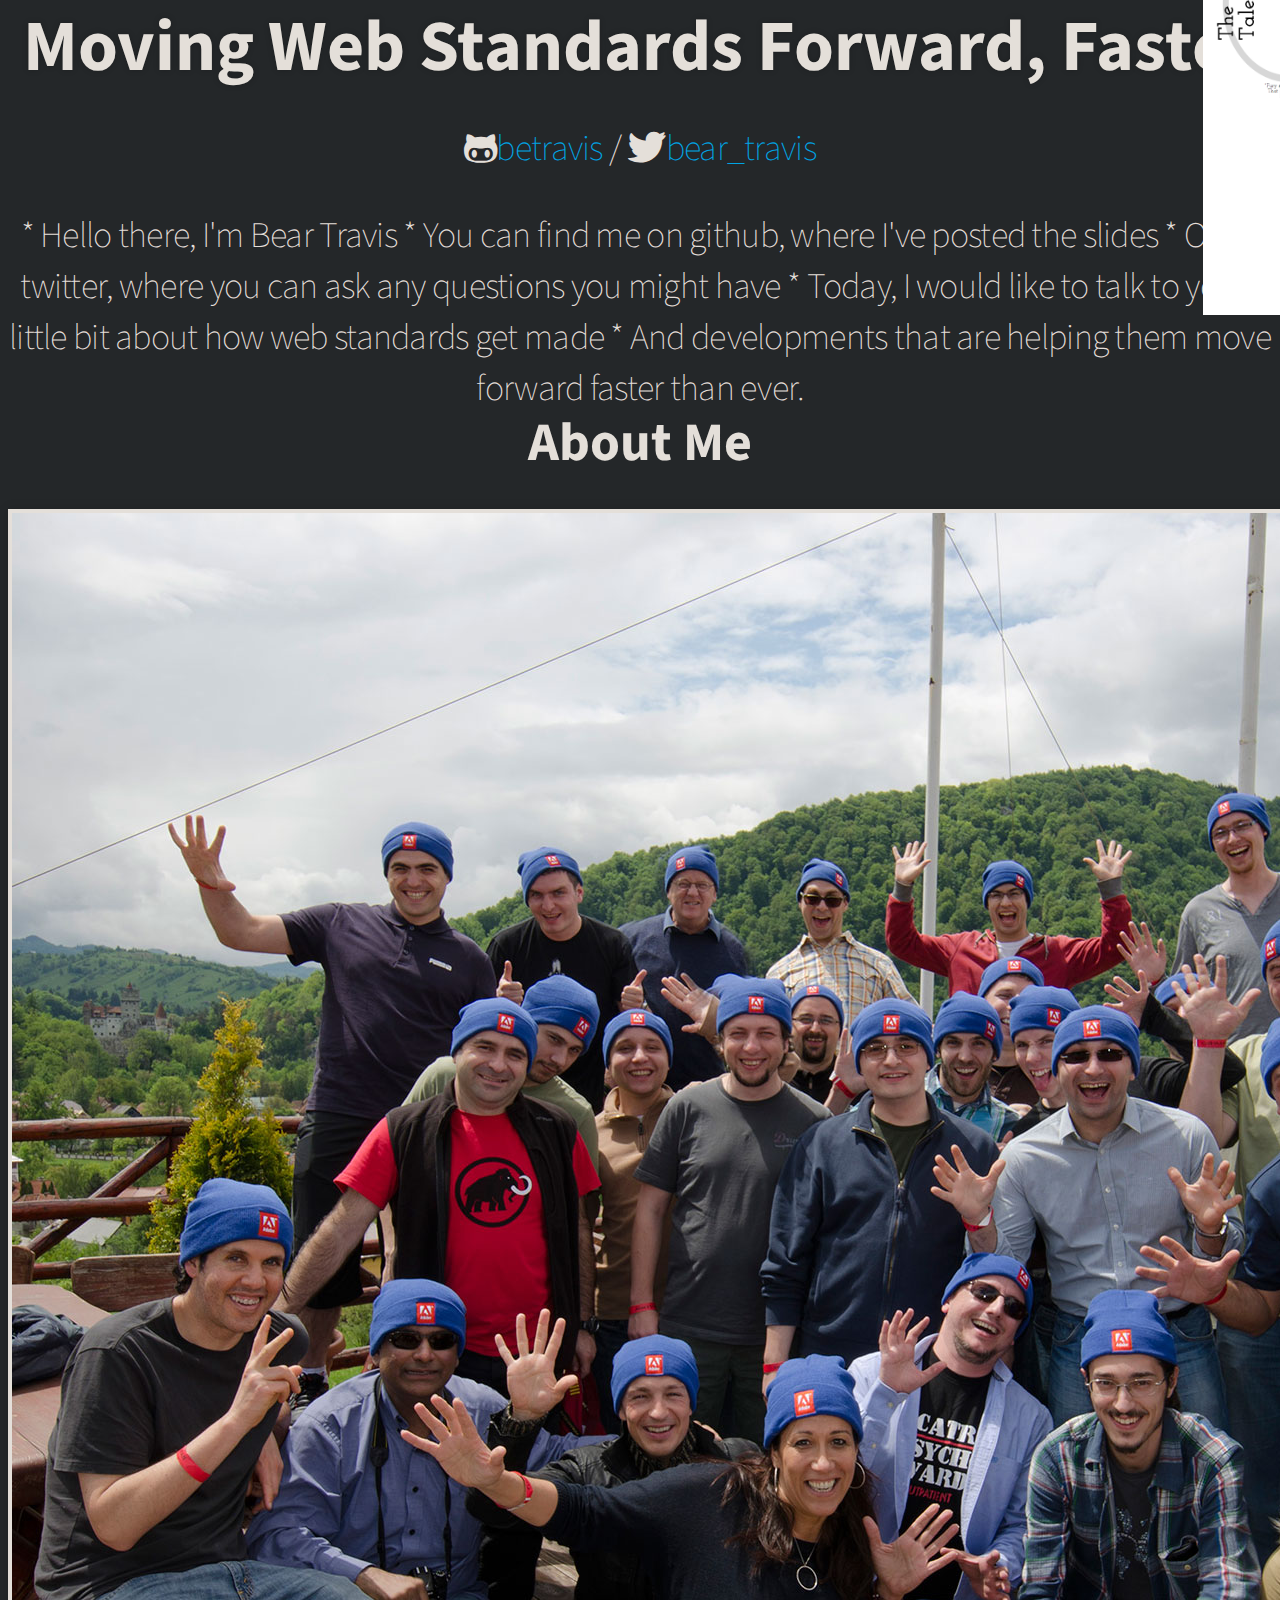
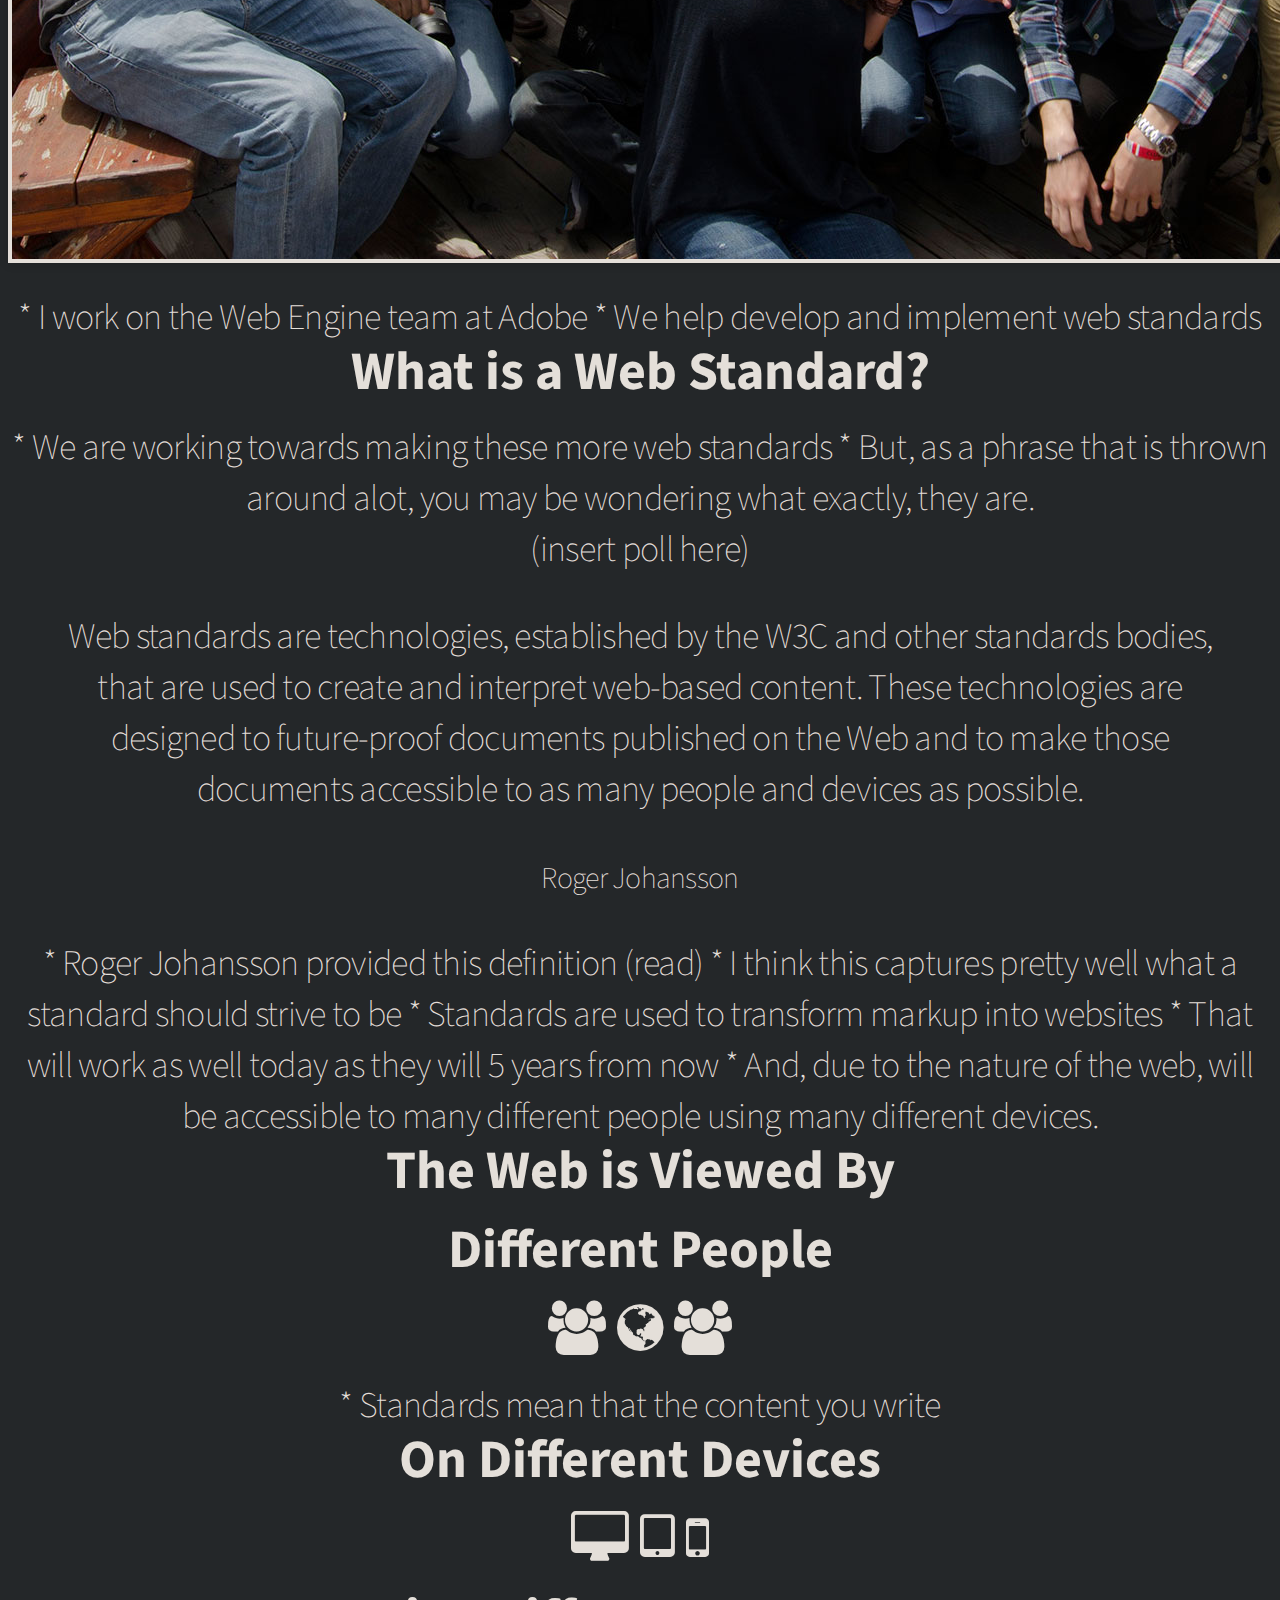
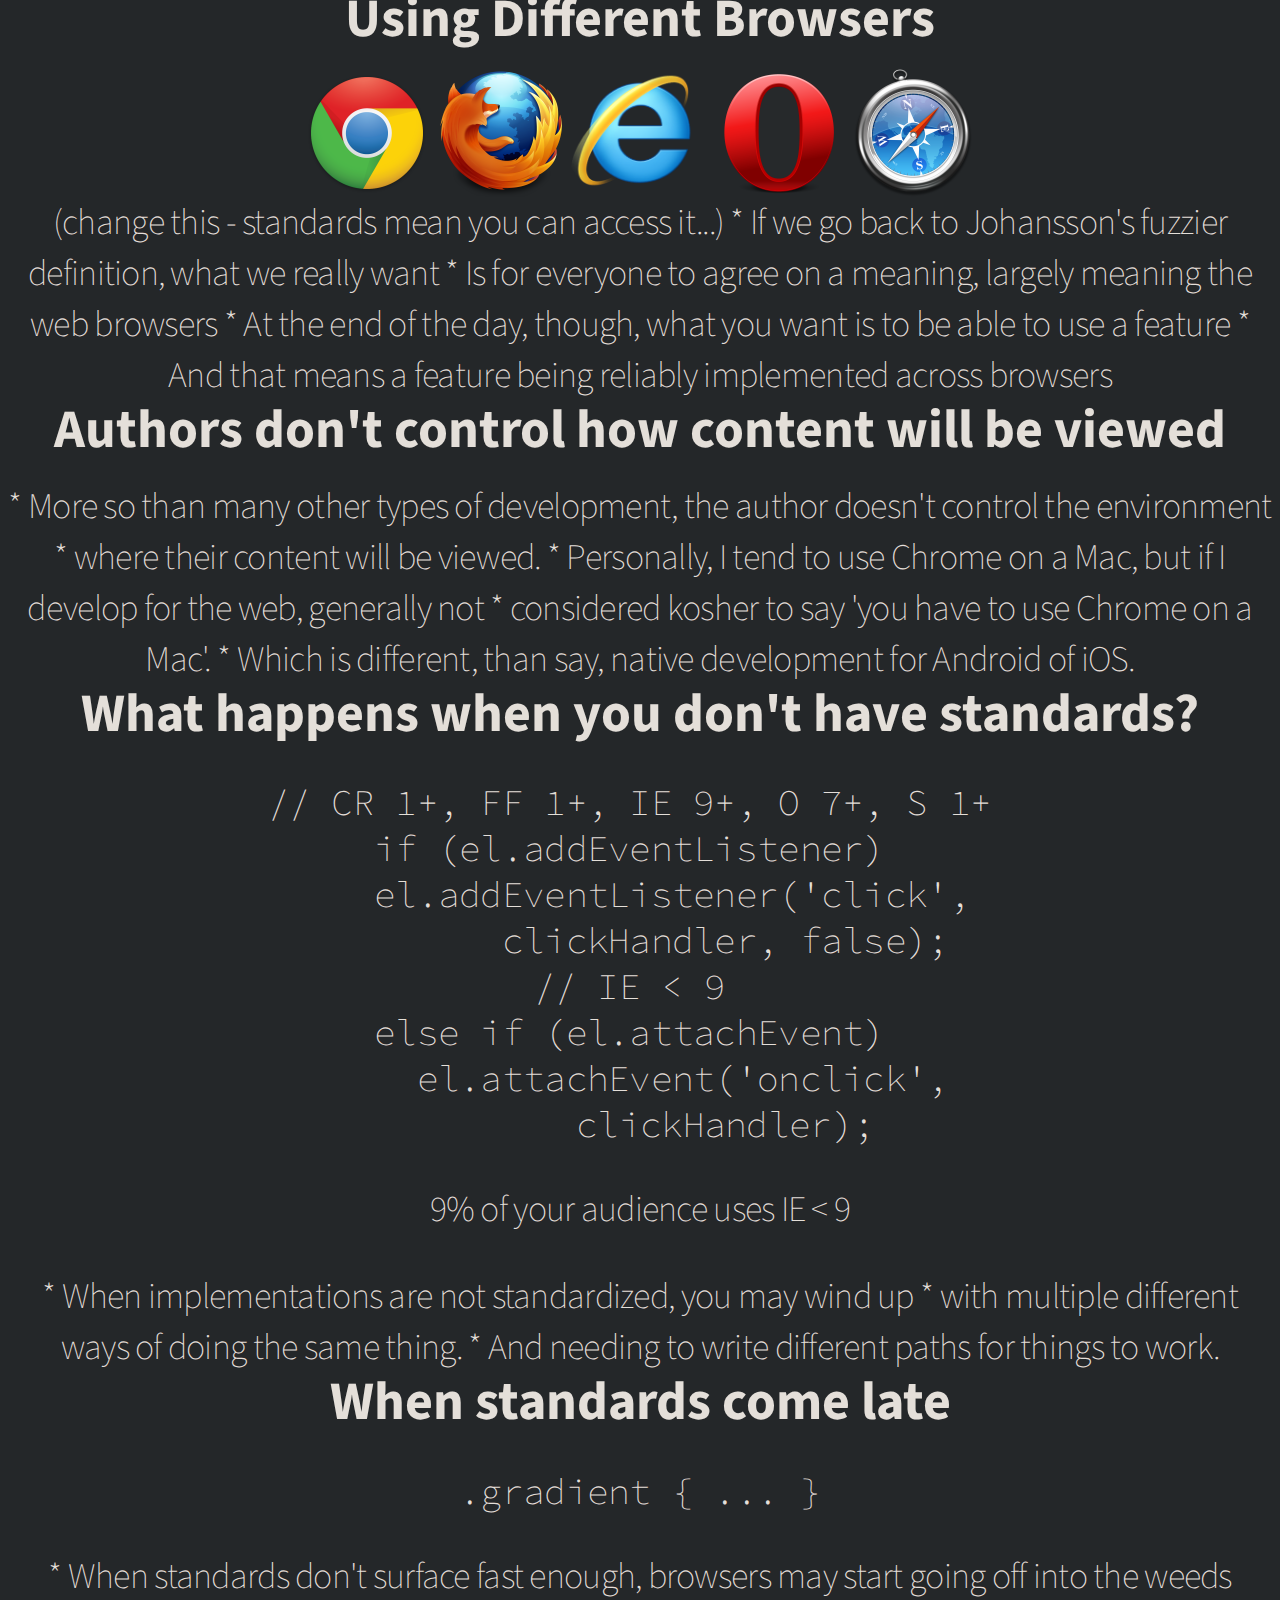
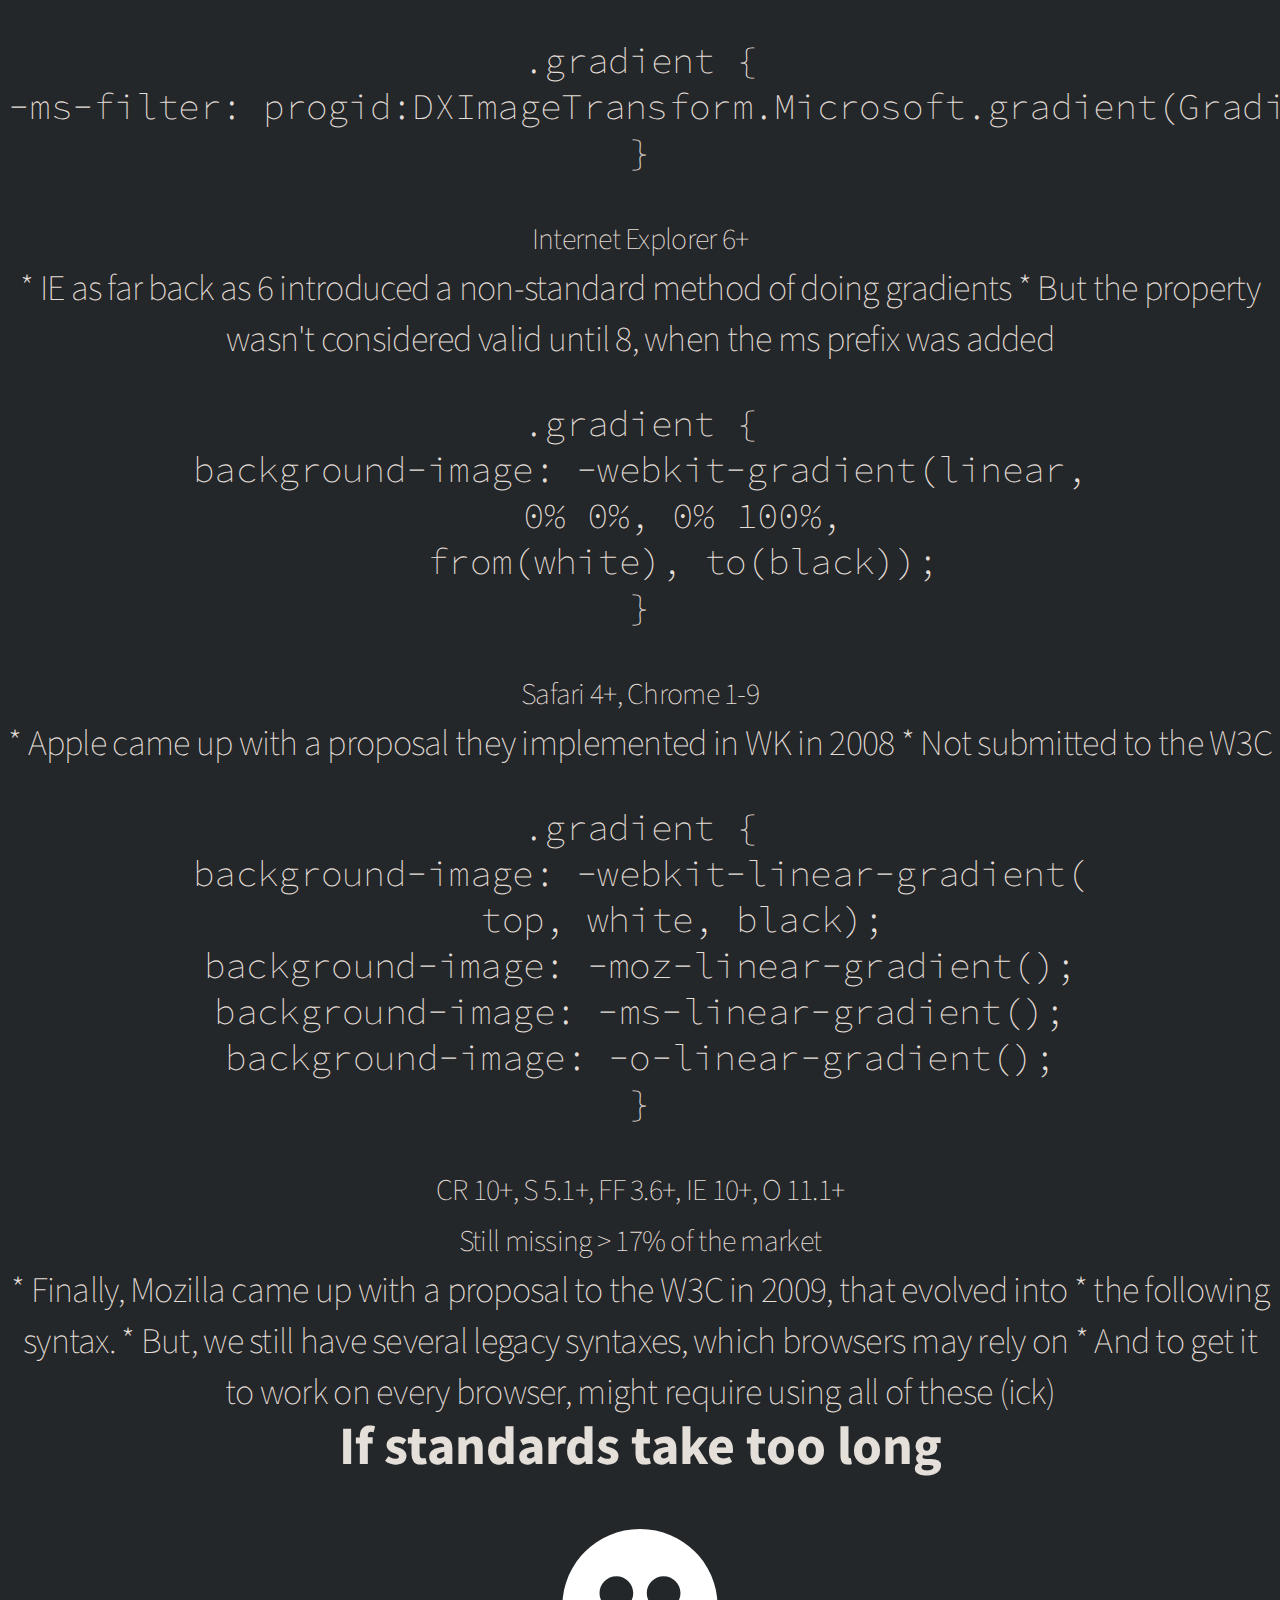
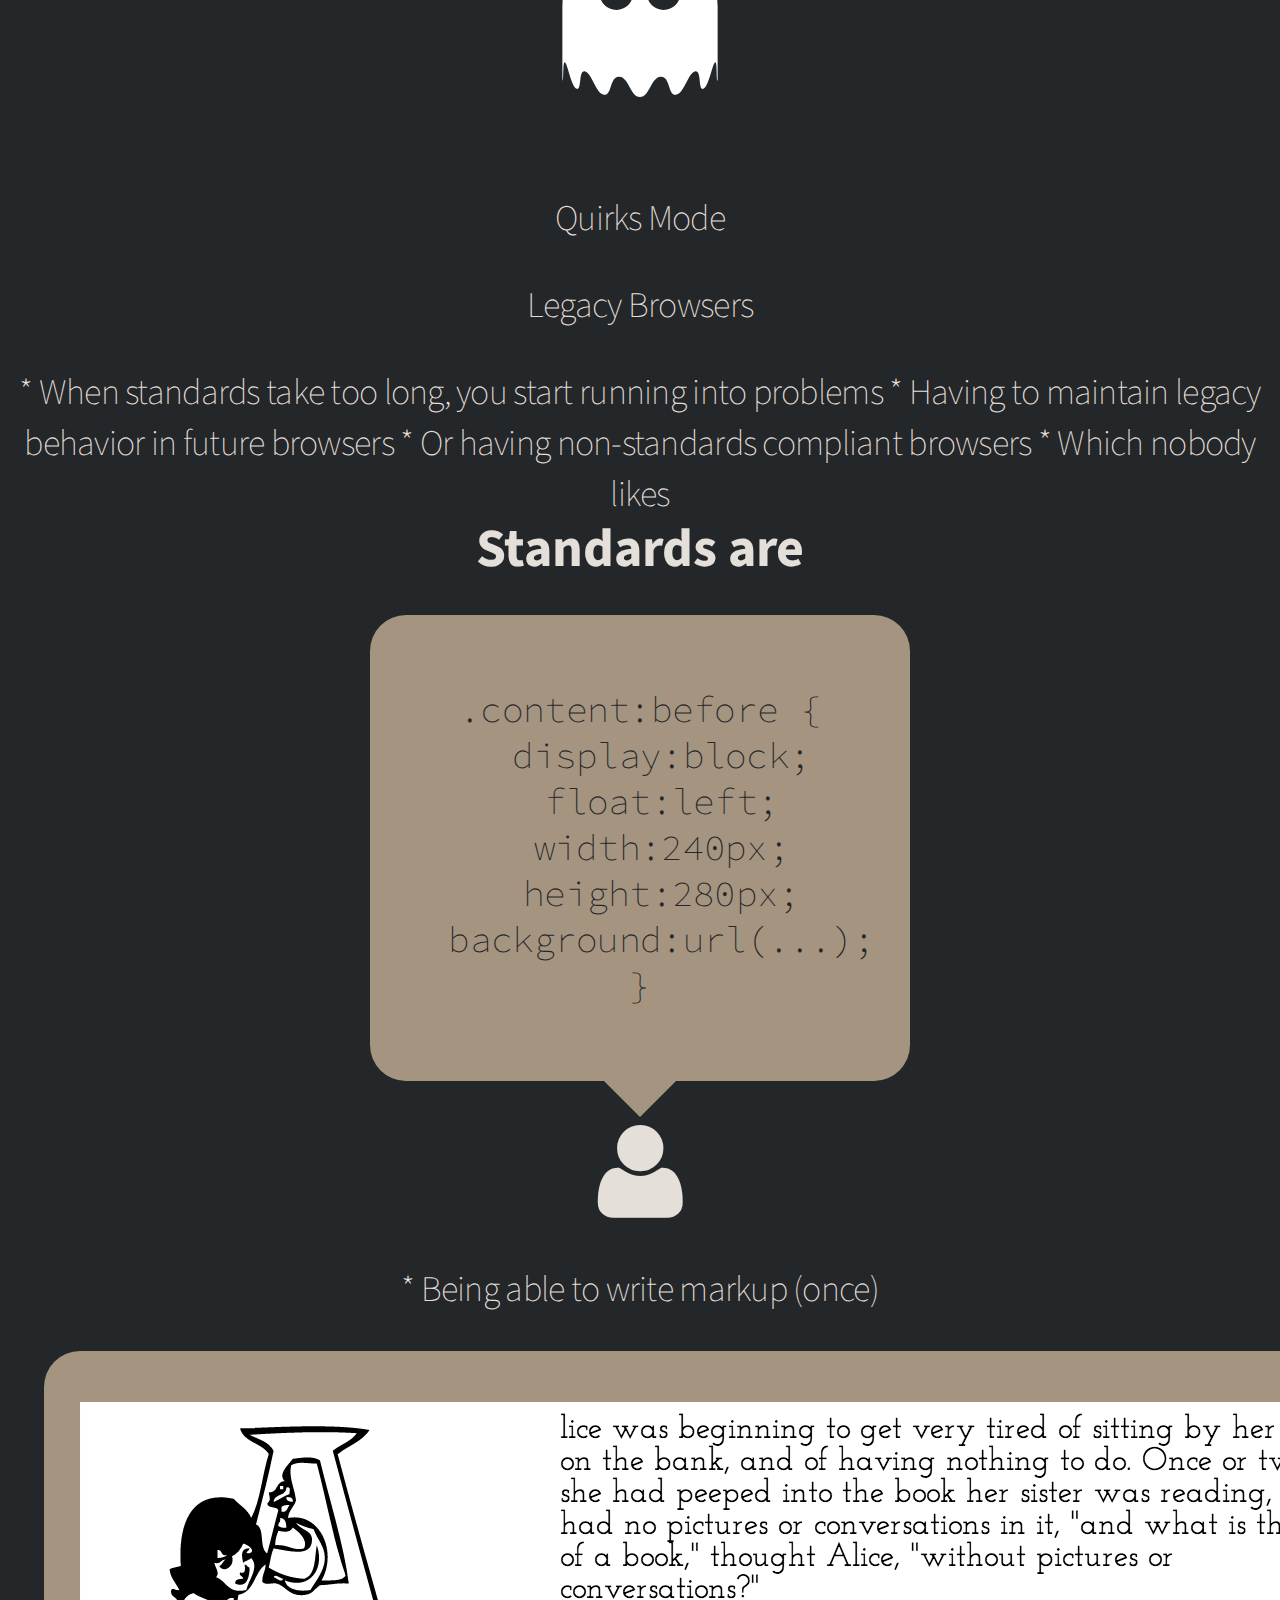
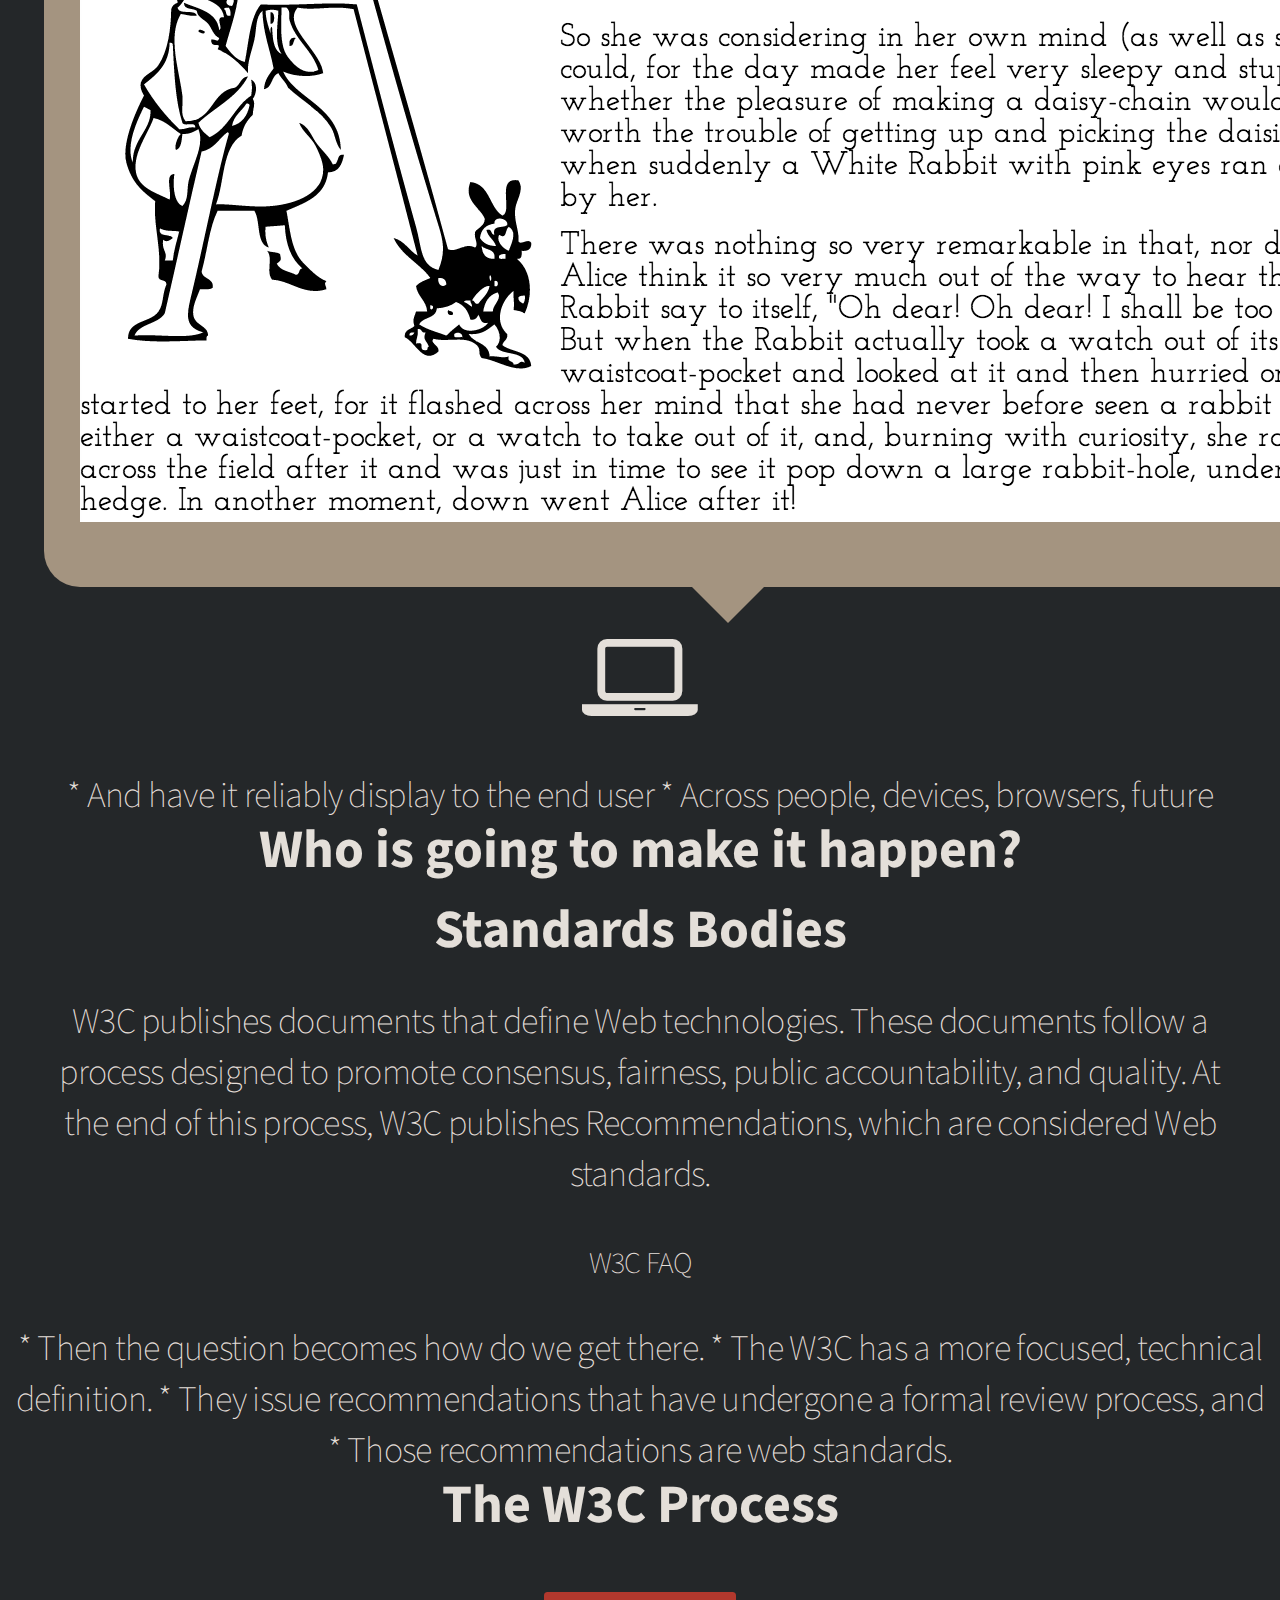
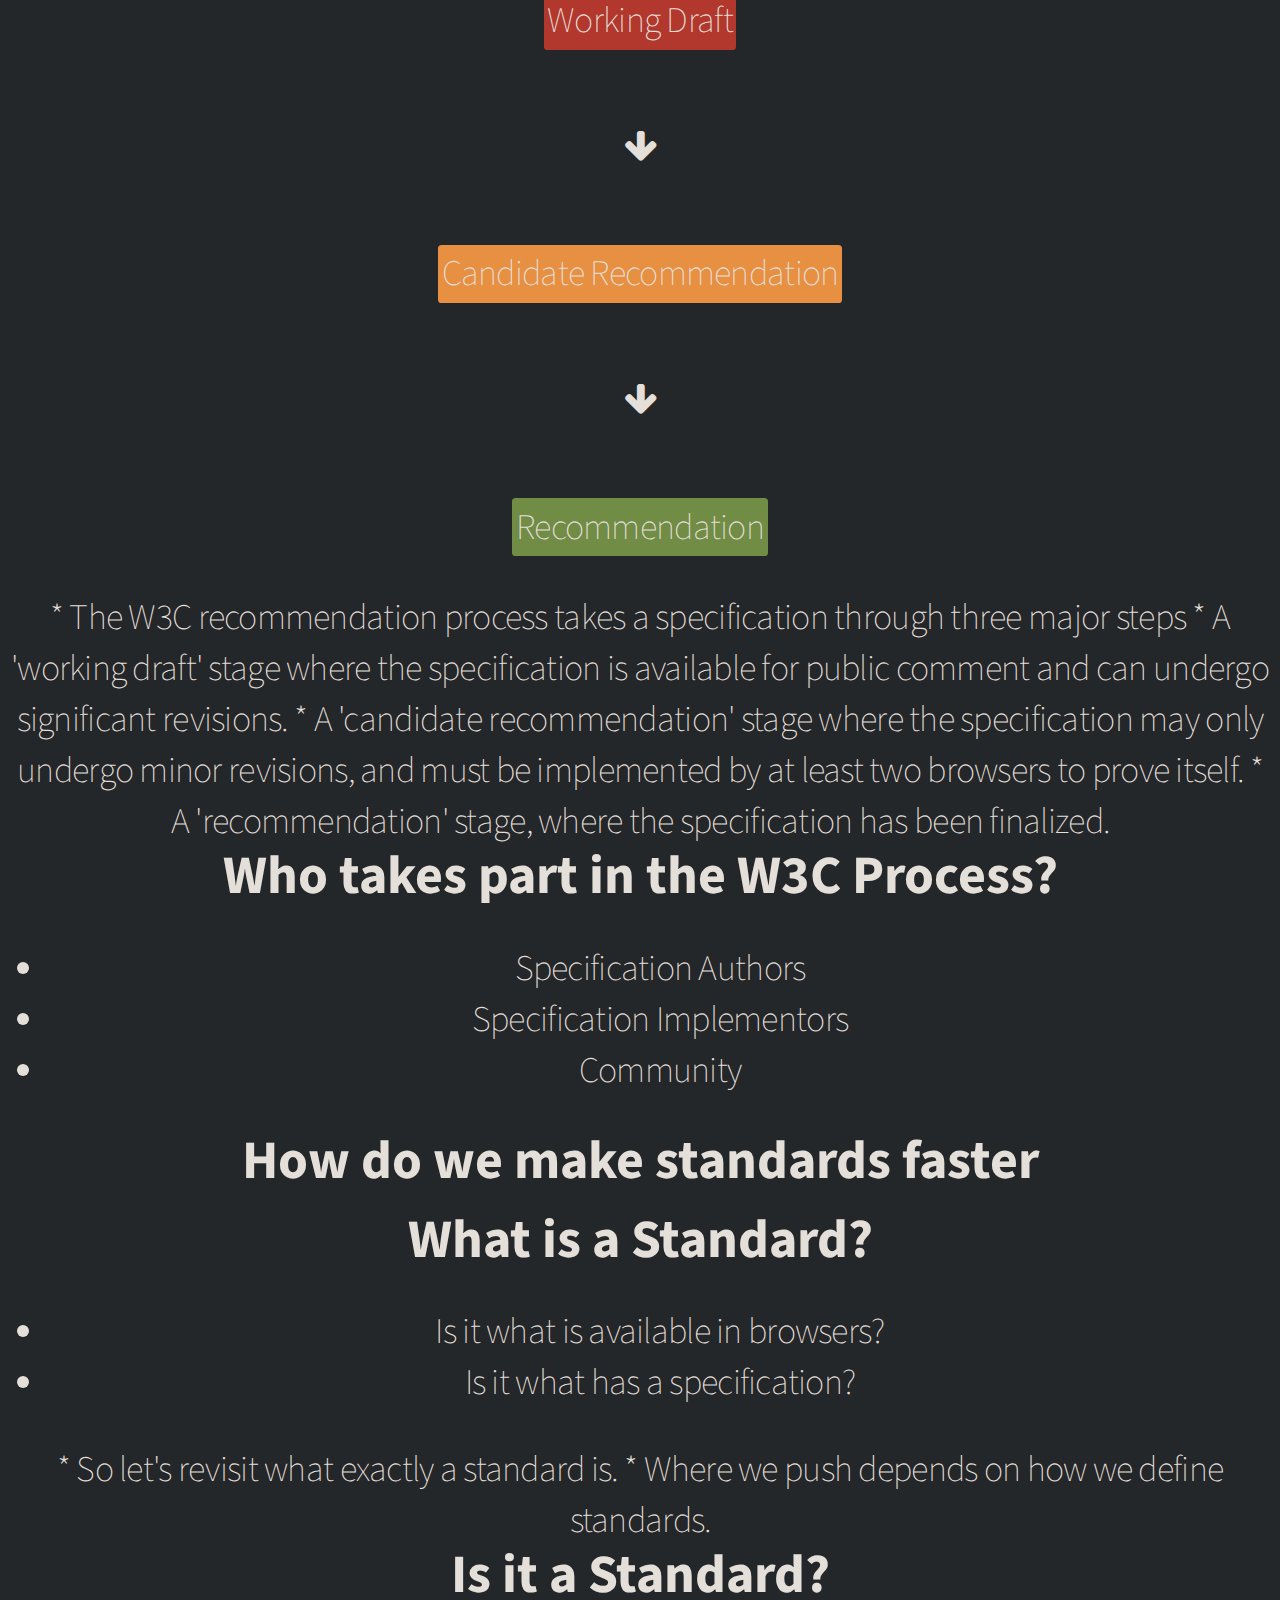
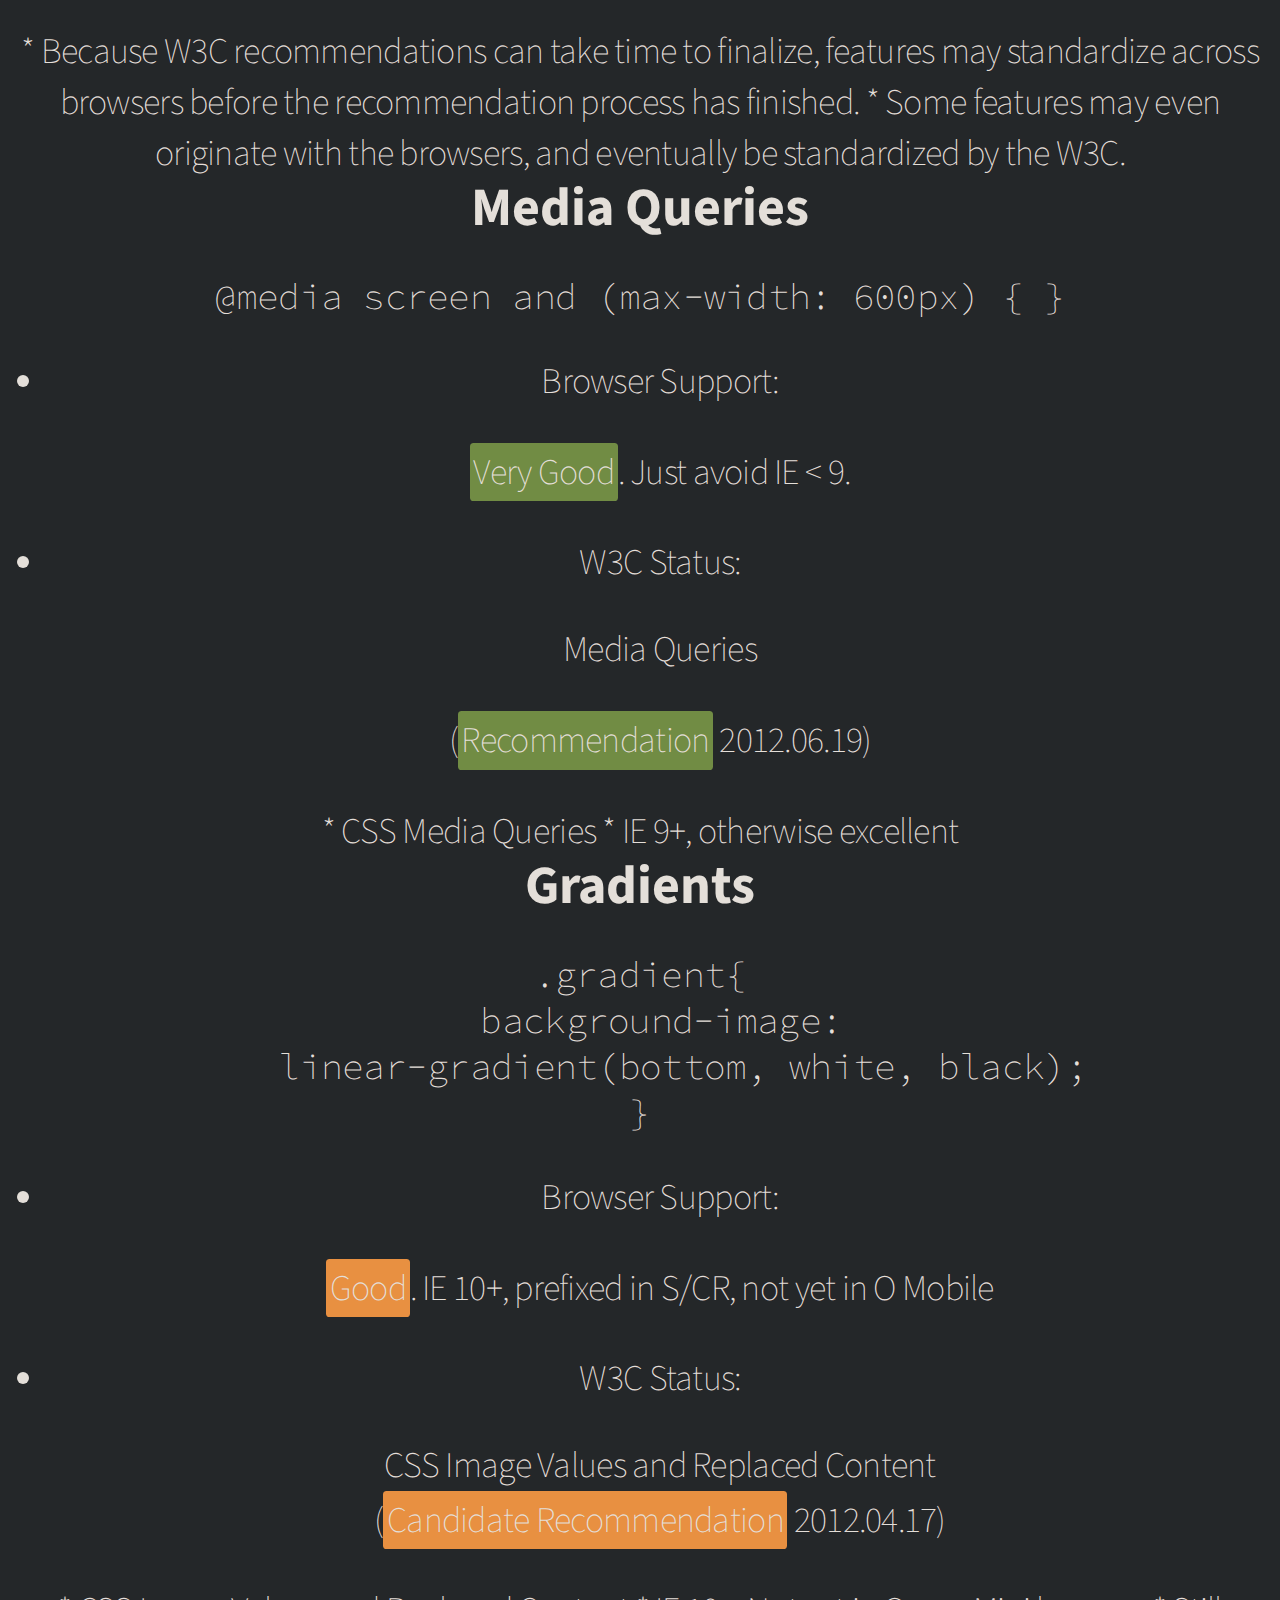
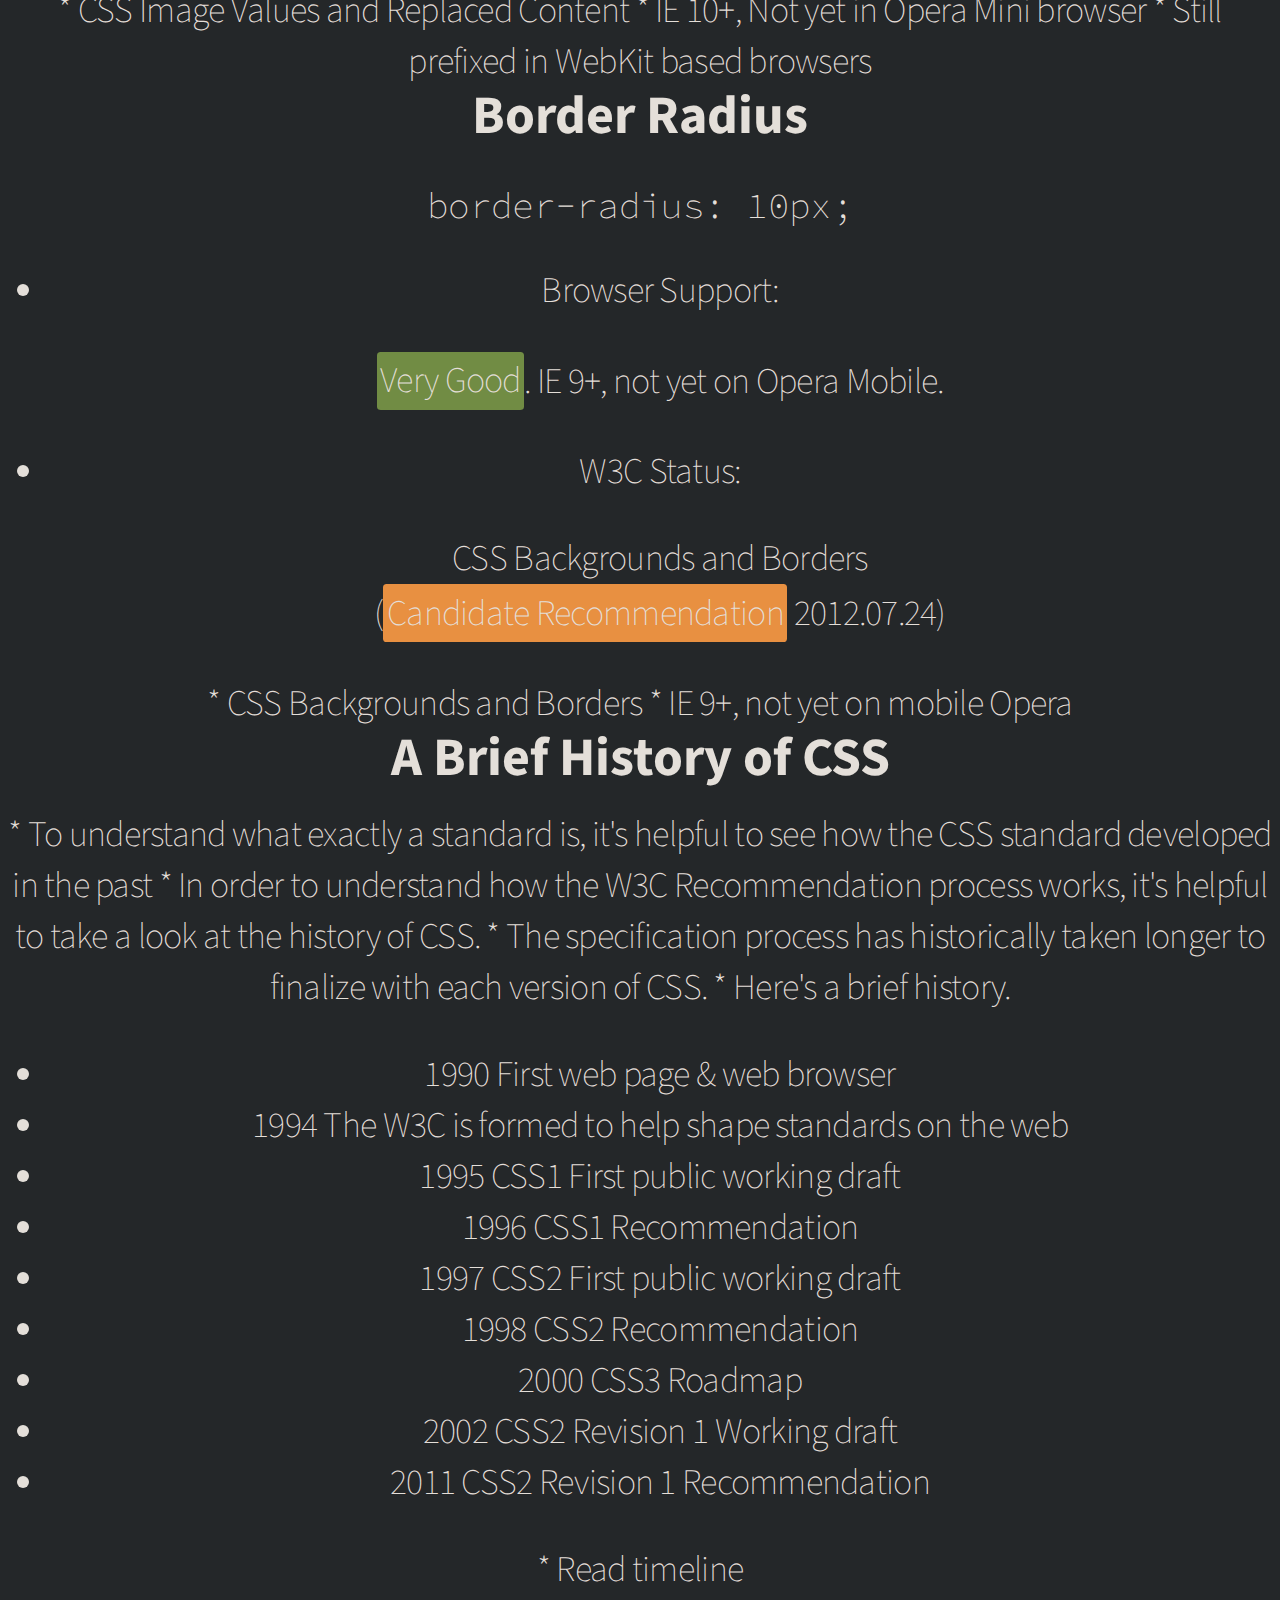
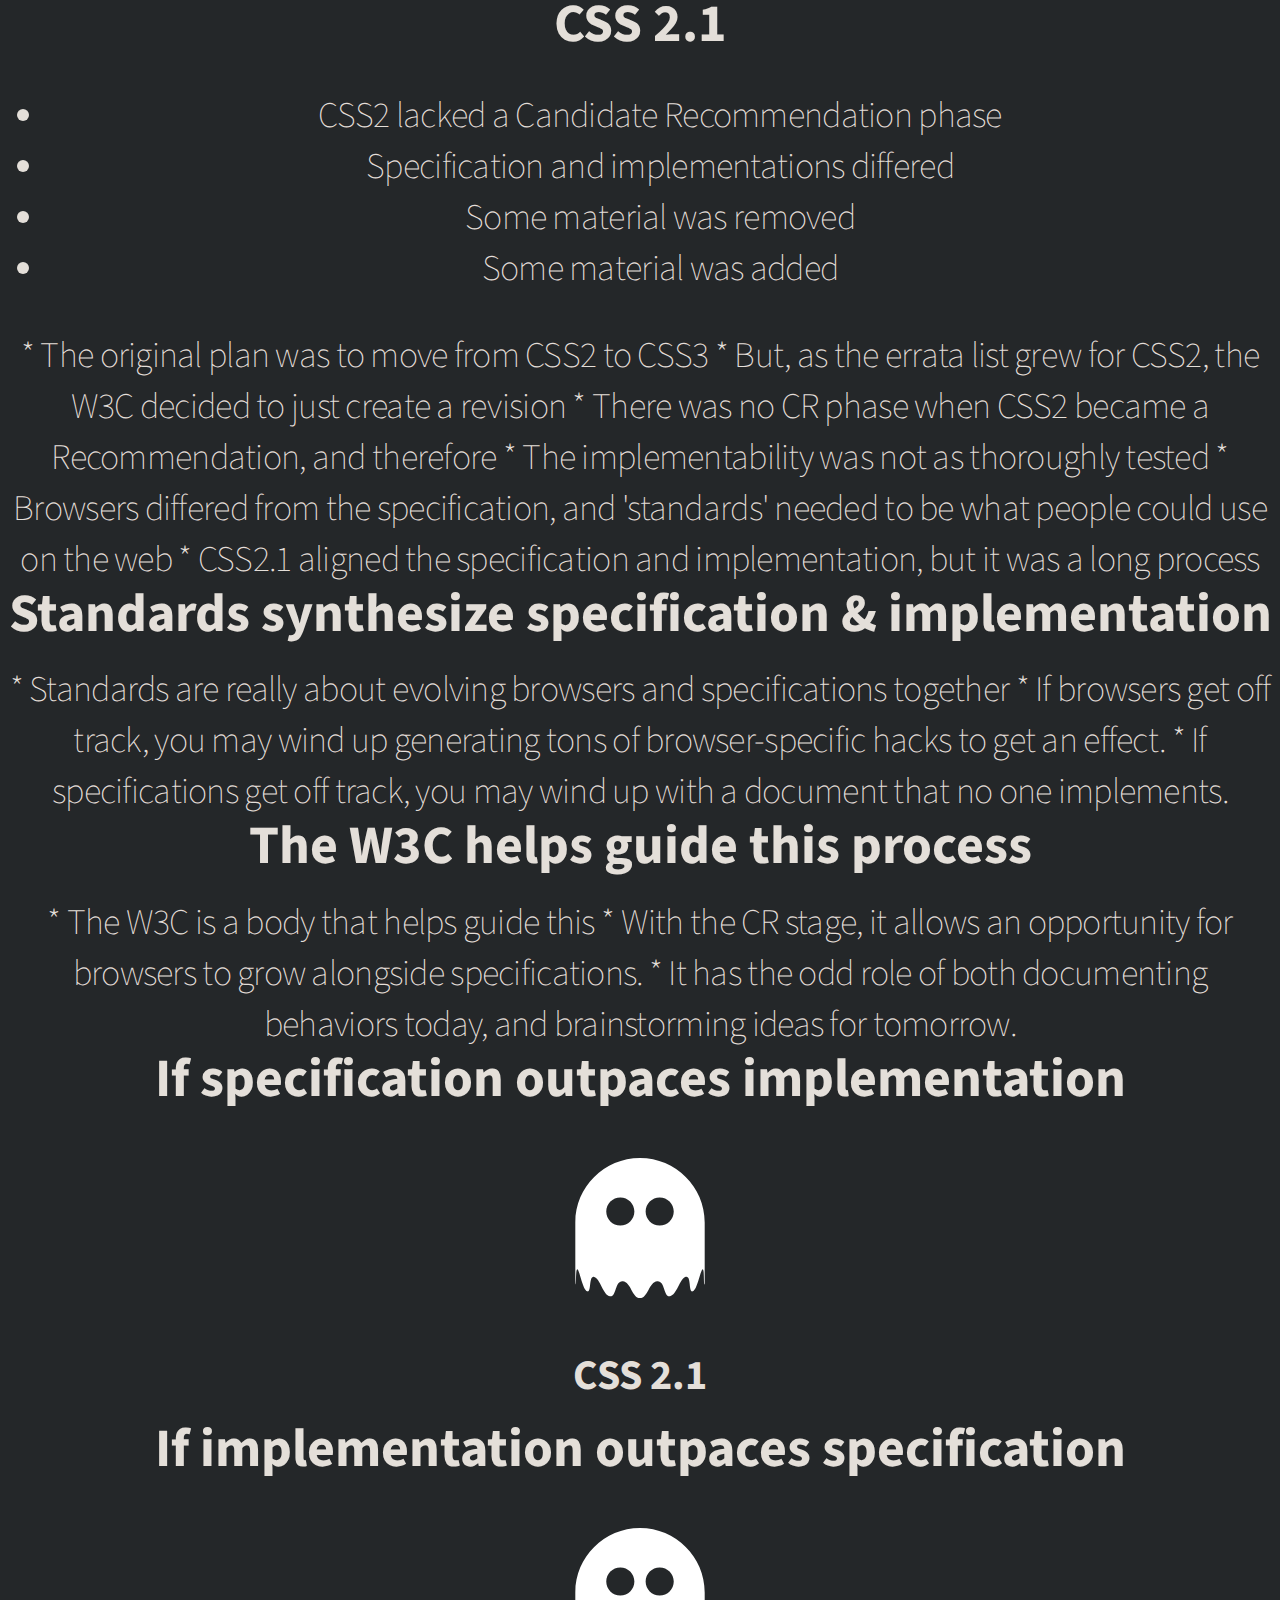
==== commit b103b3dd: "refactor post review" ====
--- a/index.html
+++ b/index.html
@@ -93,6 +93,10 @@
                     </section>
 
                     <section>
+                        (insert poll here)
+                    </section>
+
+                    <section>
                         <blockquote>
                             Web standards are technologies, established by the W3C and other standards bodies, that are used to create and interpret web-based content. These technologies are designed to future-proof documents published on the Web and to make those documents accessible to as many people and devices as possible.
                         </blockquote>
@@ -105,6 +109,10 @@
                             * That will work as well today as they will 5 years from now
                             * And, due to the nature of the web, will be accessible to many different people using many different devices.
                         </aside>
+                    </section>
+
+                    <section>
+                        <h2>The Web is Viewed By</h2>
                     </section>
 
                     <section>
@@ -120,7 +128,7 @@
                     </section>
 
                     <section>
-                        <h2>Different Devices</h2>
+                        <h2>On Different Devices</h2>
                         <h2>
                             <i class='icon-desktop'></i>
                             <i class='icon-tablet'></i>
@@ -129,8 +137,9 @@
                         <aside class='notes'>
                         </aside>
                     </section>
-                    <section>
-                        <h2>Different Browsers</h2>
+
+                    <section>
+                        <h2>Using Different Browsers</h2>
                         <div class='ribbon'>
                             <img src='resources/chrome-512.png' />
                             <img src='resources/firefox-512.png' />
@@ -146,301 +155,107 @@
                             * And that means a feature being reliably implemented across browsers
                         </aside>
                     </section>
-                </section>
-
-                <section>
-                    <section>
-                        <h2>Who is going to make it happen?</h2>
-                    </section>
-
-                    <section>
-                        <h2>Standards Bodies</h2>
-                    </section>
-
-                    <section>
-                        <blockquote>
-                            W3C publishes documents that define Web technologies. These documents follow a process designed to promote consensus, fairness, public accountability, and quality. At the end of this process, W3C publishes Recommendations, which are considered Web standards.
-                        </blockquote>
-                        <p><small>W3C FAQ</small></p>
-                        <!-- http://www.w3.org/standards/faq.html -->
-                        <aside class='notes'>
-                            * Then the question becomes how do we get there.
-                            * The W3C has a more focused, technical definition.
-                            * They issue recommendations that have undergone a formal review process, and
-                            * Those recommendations are web standards.
-                        </aside>
-                    </section>
-
-                    <section>
-                        <h2>The W3C Process</h2>
-                        <p>Working Draft</p>
-                        <p><i class='icon-arrow-down'></i></p>
-                        <p>Candidate Recommendation</p>
-                        <p><i class='icon-arrow-down'></i></p>
-                        <p>Recommendation</p>
-                        <aside class='notes'>
-                            * The W3C recommendation process takes a specification through three major steps
-                            * A 'working draft' stage where the specification is available for public comment and can undergo significant revisions.
-                            * A 'candidate recommendation' stage where the specification may only undergo minor revisions, and must be implemented by at least two browsers to prove itself.
-                            * A 'recommendation' stage, where the specification has been finalized.
-                        </aside>
-                    </section>
-                </section>
-
-                <section>
-                    <section>
-                        <h2>What is a Standard?</h2>
-                        <aside class='notes'>
-                            * So let's revisit what exactly a standard is
-                        </aside>
-                    </section>
-
-                    <section>
-                        <div class='comment bottom'>
-                        <div class='content'><pre><code class='css'><!--
-                        -->.circle {<br/><!--
-                        -->  wrap-flow: end;<br/><!--
-                        -->  shape-outside: circle(...);<br/><!--
-                        -->  shape-inside: outside-shape;<br/><!--
-                        -->}<!--
+
+                    <section>
+                        <h2>Authors don't control how content will be viewed</h2>
+                        <aside class='notes'>
+                            * More so than many other types of development, the author doesn't control the environment
+                            * where their content will be viewed.
+                            * Personally, I tend to use Chrome on a Mac, but if I develop for the web, generally not
+                            * considered kosher to say 'you have to use Chrome on a Mac'.
+                            * Which is different, than say, native development for Android of iOS.
+                        </aside>
+                    </section>
+
+                    <section>
+                        <h2>What happens when you don't have standards?</h2>
+                        <!-- https://developer.mozilla.org/en-US/docs/DOM/element.addEventListener -->
+                        <pre><code class='javascript'><!--
+                        -->// CR 1+, FF 1+, IE 9+, O 7+, S 1+ <br/><!--
+                        -->if (el.addEventListener) <br/><!--
+                        -->    el.addEventListener('click', <br/><!--
+                        -->         clickHandler, false); <br/><!--
+                        -->// IE &lt; 9 <br/><!--
+                        -->else if (el.attachEvent) <br/><!--
+                        -->     el.attachEvent('onclick', <br/><!--
+                        -->         clickHandler); <br/><!--
                         --></code></pre>
-                        </div><br/>
-                        <div class='icon icon-user'></div>
-                        </div>
-                        <aside class='notes'>
-                            * A content author being able to write this...
-                        </aside>
-                    </section>
-
-                    <section>
-                        <div class='comment bottom'>
-                            <div class='content'>
-                                <img src='resources/css-exclusions.png' class='plain' alt='exclusions' />
-                            </div><br/>
-                            <div class='icon icon-laptop'></div>
-                        </div>
-                        <aside class='notes'>
-                            * and expect browsers to render this
-                            * for some definition of 'expect'
-                        </aside>
-                    </section>
-
-                    <section>
-                        <h2>Is it a Standard?</h2>
-                        <aside class='notes'>
-                            * Because W3C recommendations can take time to finalize, features may standardize across browsers before the recommendation process has finished.
-                            * Some features may even originate with the browsers, and eventually be standardized by the W3C.
-                        </aside>
-                    </section>
-
-                    <section>
-                        <h2>Media Queries</h2>
-                        <pre><code class='css'>@media screen and (max-width: 600px) { }</code></pre>
-                        <ul>
-                            <li>Browser Support: <span class='fragment'>Very Good</span></li>
-                            <li>W3C Status: <span class='fragment'>(Rec 2012.06.19)</span></li>
-                        </ul>
-                        <aside class='notes'>
-                            * CSS Media Queries
-                            * IE 9+, otherwise excellent
-                        </aside>
-                    </section>
-
-                    <section>
-                        <h2>Gradients</h2>
-<pre><code class='css'>background-image:
-    linear-gradient(bottom, white, black);</code></pre>
-                        <ul>
-                            <li>Browser Support: <span class='fragment'>Good</span></li>
-                            <li>W3C Status: <span class='fragment'>(CR 2012.04.17)</span></li>
-                        </ul>
-                        <aside class='notes'>
-                            * CSS Image Values and Replaced Content
-                            * IE 10+, Not yet in Opera Mini browser
-                            * Still prefixed in WebKit based browsers
-                        </aside>
-                    </section>
-                    
-                    <section>
-                        <h2>Border Radius</h2>
-                        <pre><code class='css'>border-radius: 10px;</code></pre>
-                        <ul>
-                            <li>Browser Support: <span class='fragment'>Very Good</span></li>
-                            <li>W3C Status: <span class='fragment'>(CR 2012.07.24)</span></li>
-                        </ul>
-                        <aside class='notes'>
-                            * CSS Backgrounds and Borders
-                            * IE 9+, not yet on mobile Opera
-                        </aside>
-                    </section>
-                </section>
-                
-<!-- 3. History of CSS / W3C -->
-                <section>
-                    <section>
-                        <h2>A Brief History of CSS</h2>
-                        <aside class='notes'>
-                            * In order to understand how the W3C Recommendation process works, it's helpful to take a look at the history of CSS.
-                            * The specification process has historically taken longer to finalize with each version of CSS.
-                            * Here's a brief history.
-                        </aside>
-                    </section>
-
-                    <section>
-                        <ul>
-                            <li>1990 First web page &amp; web browser</li>
-                            <li>1994 The W3C is formed to help shape standards on the web</li>
-                            <li>1995 CSS1 First public working draft</li>
-                            <li>1996 CSS1 Recommendation</li>
-                            <li>1997 CSS2 First public working draft</li>
-                            <li>1998 CSS2 Recommendation</li>
-                            <li>2000 CSS3 Roadmap</li>
-                            <li>2002 CSS2 Revision 1 Working draft</li>
-                            <li>2011 CSS2 Revision 1 Recommendation</li>
-                            <li>2011 Regions and Exclusions first public working drafts</li>
-                        </ul>
-                        <!--(a data visualization here would be super cool)-->
-                        <aside class='notes'>
-                            * Read timeline
-                        </aside>
-                    </section>
-
-                    <section>
-                        <h2>CSS 2.1</h2>
-                        <ul>
-                            <li>CSS2 lacked a Candidate Recommendation phase</li>
-                            <li>Specification and implementations differed</li>
-                            <li>Some material was removed</li>
-                            <li>Some material was added</li>
-                        </ul>
-                        <aside class='notes'>
-                            * The original plan was to move from CSS2 to CSS3
-                            * But, as the errata list grew for CSS2, the W3C decided to just create a revision
-                            * There was no CR phase when CSS2 became a Recommendation, and therefore
-                            * The implementability was not as thoroughly tested
-                            * Browsers differed from the specification, and 'standards' needed to be what people could use on the web
-                            * CSS2.1 aligned the specification and implementation, but it was a long process
-                        </aside>
-                    </section>
-                </section>
-
-<!-- 4. How standards get made -->
-                <section>
-                    <section>
-                        <h2>Standards synthesize specification &amp; implementation</h2>
-                        <aside class='notes'>
-                            * Standards are really about evolving browsers and specifications together
-                            * If browsers get off track, you may wind up generating tons of browser-specific hacks to get an effect.
-                            * If specifications get off track, you may wind up with a document that no one implements.
-                        </aside>
-                    </section>
-                    <section>
-                        <h2>The W3C helps guide this process</h2>
-                        <aside class='notes'>
-                            * The W3C is a body that helps guide this
-                            * With the CR stage, it allows an opportunity for browsers to grow alongside specifications.
-                            * It has the odd role of both documenting behaviors today, and brainstorming ideas for tomorrow.
-                        </aside>
-                    </section>
-                    <section>
-                        <h2>Regions &amp; Exclusions</h2>
-                        <ul>
-                            <li class='fragment'>Are currently in the Working Draft stage</li>
-                            <li class='fragment'>with experimental implementations in IE / WebKit</li>
-                        </ul>
-                        <aside class='notes'>
-                            * As an example of the two moving forward together
-                        </aside>
-                    </section>
-                </section>
-
-<!-- 1. Regions and Exclusions - History & Overview -->
-                <section>
-                    <section>
-                        <h2>The Evolution of Text Layout</h2>
-                        <aside class='notes'>
-                            * (Adobe is working on a couple web standards dealing with text layout)
-                            * (I want to talk a bit about the history of text layout)
-                            * Two of the specifications Adobe is working on, Regions and Exclusions, deal with making complicated layouts on the web easier.
-                            * I figured it might be helpful to provide a framework for this discussion in terms of historical text layout.
-                        </aside>
-                    </section>
-                    <section>
-                        <img class='plain' src='resources/herculaneum.png' alt='scroll' />
-                        <aside class='notes'>
-                            * At it's simplest, text fills a line, then moves on to the next line
-                            * It fills up a rectangular space
-                            * In English, a line runs from left to right, and lines are placed from top to bottom
-                            * You need enough scroll area to fit the content
-                        </aside>
-                    </section>
-                    <section>
-                        <img class='plain' src='resources/illuminated-manuscript.jpg' alt='illuminated manuscript' />
-                        <aside class='notes'>
-                            * As content grows longer, authors may begin to tinker with how it lays out.
-                            * For example, this illuminated manuscript runs text through two columns
-                            * And avoids this fish-shaped area in the center
-                        </aside>
-                    </section>
-                    <section>
-                        <img class='plain' src='resources/codex.jpg' alt='codex' />
-                        <aside class='notes'>
-                            * Eventually, as the page size becomes unwieldy, you can break it up across multiple pages
-                            * Into a book
-                        </aside>
-                    </section>
-                    <section>
-                        <img class='plain' src='resources/beverage_andregraciotti.jpg' alt='magazine layout' />
-                        <small>From <a href='http://www.flickr.com/photos/agraciotti/6800788084/'>Andr&eacute; Graciotti</a></small>
-                        <aside class='notes'>
-                            * These principles are still in use today
-                            * In this magazine layout, we can see article content flowing through multiple areas,
-                            * avoiding multiple complex shapes
-                            * And, of course, paged through a magazine
-                        </aside>
-                    </section>
-                </section>
-
-                <section>
-                    <section>
-                        <h2>On the Web</h2>
-                        <aside class='notes'>
-                            * The web started off pretty heavy on the scroll-model.
-                            * Layout content within one big rectangle, and make that rectangle as long as it needed to be to fit the content.
-                            * But, we're starting to see some experiments with with different layouts.
-                        </aside>
-                    </section>
-                    <section>
-                        <img class='plain' src='resources/simon-foster-design.png' alt='scroll based portfolio' />
-                        <p>
-                            <small>Source: <a href='http://simonfosterdesign.com'>simonfosterdesign.com</a></small>
-                        </p>
-                    </section>
-                    <section>
-                        <img class='plain' src='resources/tvsafety.png' alt='circular content' />
-                        <small>Source: <a href='http://tvsafety.org'>tvsafety.org</a></small>
-                    </section>
-                    <section>
-                        <img class='plain' src='resources/thegreatdiscontent.png' />
-                        <small>Source: <a href='http://thegreatdiscontent.com'>The Great Discontent</a></small>
-                    </section>
-                    <section>
-                        <h2>but it's still hard</h2>
-                    </section>
-
-                    <section>
-                        <div class='comment bottom'>
-                            <div class='content'>
-                                <img src='resources/alice-nowrap.png' class='plain' alt='browser display' />
-                            </div><br/>
-                            <div class='icon icon-laptop'></div>
-                        </div>
-                        <aside class='notes'>
-                            * One of the new challenges with computers, and the web, is that
-                            * in order to get a desired effect, you have to describe it so
-                            * the computer can display it.
-                            * And that means describing it to a computer.
-                        </aside>
+                        <p class='fragment'>9% of your audience uses IE &lt; 9</p>
+                        <!-- 8.75% from http://stats.wikimedia.org/archive/squid_reports/2013-02/SquidReportClients.htm -->
+                        <aside class='notes'>
+                            * When implementations are not standardized, you may wind up
+                            * with multiple different ways of doing the same thing.
+                            * And needing to write different paths for things to work.
+                        </aside>
+                    </section>
+
+                    <section data-state='gradient'>
+                        <h2>When standards come late</h2>
+                        <!-- https://developer.mozilla.org/en-US/docs/CSS/linear-gradient#History_of_the_syntax -->
+                        <pre><code class='css'>.gradient { ... }</code></pre>
+                        <!-- example from http://css-tricks.com/css3-gradients/ -->
+                        <aside class='notes'>
+                            * When standards don't surface fast enough, browsers may start going off into the weeds
+                        </aside>
+                    </section>
+
+                    <section>
+                        <pre><code class='css'>.gradient {<br/><!--
+                        --><span class='fragment'>-ms-</span>filter: progid:DXImageTransform.Microsoft.gradient(GradientType=0, startColorstr=#ffffff, endColorstr=#000000);<br/><!--
+                        -->}</code></pre>
+                        <small>Internet Explorer 6+</small>
+                        <aside class='notes'>
+                            * IE as far back as 6 introduced a non-standard method of doing gradients
+                            * But the property wasn't considered valid until 8, when the ms prefix was added
+                        </aside>
+                    </section>
+
+                    <section>
+                        <pre><code class='css'>.gradient {<br/><!--
+                        -->background-image: -webkit-gradient(linear,<br/><!--
+                        -->    0% 0%, 0% 100%,<br/><!--
+                        -->    from(white), to(black));<br/><!--
+                        -->}</code></pre>
+                        <small>Safari 4+, Chrome 1-9</small>
+                        <aside class='notes'>
+                            * Apple came up with a proposal they implemented in WK in 2008
+                            * Not submitted to the W3C
+                        </aside>
+                    </section>
+
+                    <section>
+                        <pre><code class='css'>.gradient {<br/><!--
+                        -->background-image: -webkit-linear-gradient(<br/><!--
+                        -->    top, white, black);<br/><!--
+                        -->background-image: -moz-linear-gradient();<br/><!--
+                        -->background-image: -ms-linear-gradient();<br/><!--
+                        -->background-image: -o-linear-gradient();<br/><!--
+                        -->}</pre></code>
+                        <small>CR 10+, S 5.1+, FF 3.6+, IE 10+, O 11.1+</small><br/>
+                        <small class='fragment'>Still missing &gt; 17% of the market</small>
+                        <aside class='notes'>
+                            * Finally, Mozilla came up with a proposal to the W3C in 2009, that evolved into
+                            * the following syntax.
+                            * But, we still have several legacy syntaxes, which browsers may rely on
+                            * And to get it to work on every browser, might require using all of these (ick)
+                        </aside>
+                    </section>
+
+                    <section>
+                        <h2>If standards take too long</h2>
+                        <img class='plain' style='height:6em' src='resources/ghost.svg' />
+                        <p class='fragment'>Quirks Mode</p>
+                        <p class='fragment'>Legacy Browsers</p>
+                        <aside class='notes'>
+                            * When standards take too long, you start running into problems
+                            * Having to maintain legacy behavior in future browsers
+                            * Or having non-standards compliant browsers
+                            * Which nobody likes
+                        </aside>
+                    </section>
+
+                    <section>
+                        <h2>Standards are</h2>
                     </section>
 
                     <section>
@@ -458,6 +273,357 @@
                             <div class='icon icon-user'></div>
                         </div>
                         <aside class='notes'>
+                            * Being able to write markup (once)
+                        </aside>
+                    </section>
+
+                    <section>
+                        <div class='comment bottom'>
+                            <div class='content'>
+                                <img src='resources/alice-nowrap.png' class='plain' alt='browser display' />
+                            </div><br/>
+                            <div class='icon icon-laptop'></div>
+                        </div>
+                        <aside class='notes'>
+                            * And have it reliably display to the end user
+                            * Across people, devices, browsers, future
+                        </aside>
+                    </section>
+                </section>
+
+                <section>
+                    <section>
+                        <h2>Who is going to make it happen?</h2>
+                    </section>
+
+                    <section>
+                        <h2>Standards Bodies</h2>
+                    </section>
+
+                    <section>
+                        <blockquote>
+                            W3C publishes documents that define Web technologies. These documents follow a process designed to promote consensus, fairness, public accountability, and quality. At the end of this process, W3C publishes Recommendations, which are considered Web standards.
+                        </blockquote>
+                        <p><small>W3C FAQ</small></p>
+                        <!-- http://www.w3.org/standards/faq.html -->
+                        <aside class='notes'>
+                            * Then the question becomes how do we get there.
+                            * The W3C has a more focused, technical definition.
+                            * They issue recommendations that have undergone a formal review process, and
+                            * Those recommendations are web standards.
+                        </aside>
+                    </section>
+
+                    <section>
+                        <h2>The W3C Process</h2>
+                        <p class='red'>Working Draft</p>
+                        <p><i class='icon-arrow-down'></i></p>
+                        <p class='orange'>Candidate Recommendation</p>
+                        <p><i class='icon-arrow-down'></i></p>
+                        <p class='green'>Recommendation</p>
+                        <aside class='notes'>
+                            * The W3C recommendation process takes a specification through three major steps
+                            * A 'working draft' stage where the specification is available for public comment and can undergo significant revisions.
+                            * A 'candidate recommendation' stage where the specification may only undergo minor revisions, and must be implemented by at least two browsers to prove itself.
+                            * A 'recommendation' stage, where the specification has been finalized.
+                        </aside>
+                    </section>
+
+                    <section>
+                        <h2>Who takes part in the W3C Process?</h2>
+                        <ul>
+                            <li class='fragment'>Specification Authors</li>
+                            <li class='fragment'>Specification Implementors</li>
+                            <li class='fragment'>Community</li>
+                        </ul>
+                    </section>
+                </section>
+
+                <section>
+                    <section>
+                        <h2>How do we make standards faster</h2>
+                    </section>
+
+                    <section>
+                        <h2>What is a Standard?</h2>
+                        <ul>
+                            <li class='fragment'>Is it what is available in browsers?</li>
+                            <li class='fragment'>Is it what has a specification?</li>
+                        </ul>
+                        <aside class='notes'>
+                            * So let's revisit what exactly a standard is.
+                            * Where we push depends on how we define standards.
+                        </aside>
+                    </section>
+
+                    <section>
+                        <h2>Is it a Standard?</h2>
+                        <aside class='notes'>
+                            * Because W3C recommendations can take time to finalize, features may standardize across browsers before the recommendation process has finished.
+                            * Some features may even originate with the browsers, and eventually be standardized by the W3C.
+                        </aside>
+                    </section>
+
+                    <section>
+                        <h2>Media Queries</h2>
+                        <pre><code class='css'>@media screen and (max-width: 600px) { }</code></pre>
+                        <ul>
+                            <li>
+                                <p>Browser Support:</p>
+                                <p class='fragment'><span class='green'>Very Good</span>. Just avoid IE &lt; 9.</p>
+                            </li>
+                            <li>
+                                <p>W3C Status:</p>
+                                <div class='fragment rec'>
+                                    <p>Media Queries</p>
+                                    <p>(<span class='green'>Recommendation</span> 2012.06.19)
+                                </div>
+                            </li>
+                        </ul>
+                        <aside class='notes'>
+                            * CSS Media Queries
+                            * IE 9+, otherwise excellent
+                        </aside>
+                    </section>
+
+                    <section>
+                        <h2>Gradients</h2>
+                        <pre><code class='css'>.gradient{<br/><!--
+                        -->  background-image:<br/><!--
+                        -->    linear-gradient(bottom, white, black);<br/><!--
+                        -->}</code></pre>
+                        <ul>
+                            <li>
+                                <p>Browser Support:</p>
+                                <p class='fragment'><span class='orange'>Good</span>. IE 10+, prefixed in S/CR, not yet in O Mobile</p>
+                            </li>
+                            <li>
+                                <p>W3C Status:</p>
+                                <p class='fragment cr'>
+                                    CSS Image Values and Replaced Content<br/>
+                                    (<span class='orange'>Candidate Recommendation</span> 2012.04.17)</p>
+                            </li>
+                        </ul>
+                        <aside class='notes'>
+                            * CSS Image Values and Replaced Content
+                            * IE 10+, Not yet in Opera Mini browser
+                            * Still prefixed in WebKit based browsers
+                        </aside>
+                    </section>
+                    
+                    <section>
+                        <h2>Border Radius</h2>
+                        <pre><code class='css'>border-radius: 10px;</code></pre>
+                        <ul>
+                            <li>
+                                <p>Browser Support:</p>
+                                <p class='fragment'><span class='green'>Very Good</span>. IE 9+, not yet on Opera Mobile.</p>
+                            </li>
+                            <li>
+                                <p>W3C Status:</p>
+                                <p class='fragment'>
+                                    CSS Backgrounds and Borders<br/>
+                                    (<span class='orange'>Candidate Recommendation</span> 2012.07.24)
+                                </p>
+                                </li>
+                        </ul>
+                        <aside class='notes'>
+                            * CSS Backgrounds and Borders
+                            * IE 9+, not yet on mobile Opera
+                        </aside>
+                    </section>
+                </section>
+                
+<!-- 3. History of CSS / W3C -->
+                <section>
+                    <section>
+                        <h2>A Brief History of CSS</h2>
+                        <aside class='notes'>
+                            * To understand what exactly a standard is, it's helpful to see how the CSS standard developed in the past
+                            * In order to understand how the W3C Recommendation process works, it's helpful to take a look at the history of CSS.
+                            * The specification process has historically taken longer to finalize with each version of CSS.
+                            * Here's a brief history.
+                        </aside>
+                    </section>
+
+                    <section>
+                        <ul>
+                            <li>1990 First web page &amp; web browser</li>
+                            <li>1994 The W3C is formed to help shape standards on the web</li>
+                            <li>1995 CSS1 First public working draft</li>
+                            <li>1996 CSS1 Recommendation</li>
+                            <li>1997 CSS2 First public working draft</li>
+                            <li>1998 CSS2 Recommendation</li>
+                            <li>2000 CSS3 Roadmap</li>
+                            <li>2002 CSS2 Revision 1 Working draft</li>
+                            <li>2011 CSS2 Revision 1 Recommendation</li>
+                        </ul>
+                        <!--(a data visualization here would be super cool)-->
+                        <aside class='notes'>
+                            * Read timeline
+                        </aside>
+                    </section>
+
+                    <section>
+                        <h2>CSS 2.1</h2>
+                        <ul>
+                            <li>CSS2 lacked a Candidate Recommendation phase</li>
+                            <li>Specification and implementations differed</li>
+                            <li>Some material was removed</li>
+                            <li>Some material was added</li>
+                        </ul>
+                        <aside class='notes'>
+                            * The original plan was to move from CSS2 to CSS3
+                            * But, as the errata list grew for CSS2, the W3C decided to just create a revision
+                            * There was no CR phase when CSS2 became a Recommendation, and therefore
+                            * The implementability was not as thoroughly tested
+                            * Browsers differed from the specification, and 'standards' needed to be what people could use on the web
+                            * CSS2.1 aligned the specification and implementation, but it was a long process
+                        </aside>
+                    </section>
+                </section>
+
+<!-- 4. How standards get made -->
+                <section>
+                    <section>
+                        <h2>Standards synthesize specification &amp; implementation</h2>
+                        <aside class='notes'>
+                            * Standards are really about evolving browsers and specifications together
+                            * If browsers get off track, you may wind up generating tons of browser-specific hacks to get an effect.
+                            * If specifications get off track, you may wind up with a document that no one implements.
+                        </aside>
+                    </section>
+
+                    <section>
+                        <h2>The W3C helps guide this process</h2>
+                        <aside class='notes'>
+                            * The W3C is a body that helps guide this
+                            * With the CR stage, it allows an opportunity for browsers to grow alongside specifications.
+                            * It has the odd role of both documenting behaviors today, and brainstorming ideas for tomorrow.
+                        </aside>
+                    </section>
+
+                    <section>
+                        <h2>If specification outpaces implementation</h2>
+                        <div class='fragment'>
+                            <img class='plain' src='resources/ghost.svg' style='height:5em' />
+                            <h3>CSS 2.1</h3>
+                        </div>
+                    </section>
+
+                    <section>
+                        <h2>If implementation outpaces specification</h2>
+                        <div class='fragment'>
+                            <img class='plain' src='resources/ghost.svg' style='height:5em' />
+                            <h3>Filters</h3>
+                        </div>
+                    </section>
+                </section>
+
+<!-- 5. Regions and Exclusions - History & Overview -->
+                <section>
+                    <section>
+                        <h2>Moving Text Layout Forward</h2>
+                        <aside class='notes'>
+                            * (Adobe is working on a couple web standards dealing with text layout)
+                            * (I want to talk a bit about the history of text layout)
+                            * Two of the specifications Adobe is working on, Regions and Exclusions, deal with making complicated layouts on the web easier.
+                            * I figured it might be helpful to provide a framework for this discussion in terms of historical text layout.
+                        </aside>
+                    </section>
+                    <section>
+                        <img class='plain' src='resources/herculaneum.png' alt='scroll' />
+                        <aside class='notes'>
+                            * At it's simplest, text fills a line, then moves on to the next line
+                            * It fills up a rectangular space
+                            * In English, a line runs from left to right, and lines are placed from top to bottom
+                            * You need enough scroll area to fit the content
+                        </aside>
+                    </section>
+                    <section>
+                        <img class='plain' src='resources/illuminated-manuscript.jpg' alt='illuminated manuscript' />
+                        <aside class='notes'>
+                            * As content grows longer, authors may begin to tinker with how it lays out.
+                            * For example, this illuminated manuscript runs text through two columns
+                            * And avoids this fish-shaped area in the center
+                        </aside>
+                    </section>
+                    <section>
+                        <img class='plain' src='resources/codex.jpg' alt='codex' />
+                        <aside class='notes'>
+                            * Eventually, as the page size becomes unwieldy, you can break it up across multiple pages
+                            * Into a book
+                        </aside>
+                    </section>
+                    <section>
+                        <img class='plain' src='resources/beverage_andregraciotti.jpg' alt='magazine layout' />
+                        <small>From <a href='http://www.flickr.com/photos/agraciotti/6800788084/'>Andr&eacute; Graciotti</a></small>
+                        <aside class='notes'>
+                            * These principles are still in use today
+                            * In this magazine layout, we can see article content flowing through multiple areas,
+                            * avoiding multiple complex shapes
+                            * And, of course, paged through a magazine
+                        </aside>
+                    </section>
+                </section>
+
+                <section>
+                    <section>
+                        <h2>On the Web</h2>
+                        <aside class='notes'>
+                            * The web started off pretty heavy on the scroll-model.
+                            * Layout content within one big rectangle, and make that rectangle as long as it needed to be to fit the content.
+                            * But, we're starting to see some experiments with with different layouts.
+                        </aside>
+                    </section>
+                    <section>
+                        <img class='plain' src='resources/simon-foster-design.png' alt='scroll based portfolio' />
+                        <p>
+                            <small>Source: <a href='http://simonfosterdesign.com'>simonfosterdesign.com</a></small>
+                        </p>
+                    </section>
+                    <section>
+                        <img class='plain' src='resources/tvsafety.png' alt='circular content' />
+                        <small>Source: <a href='http://tvsafety.org'>tvsafety.org</a></small>
+                    </section>
+                    <section>
+                        <img class='plain' src='resources/thegreatdiscontent.png' />
+                        <small>Source: <a href='http://thegreatdiscontent.com'>The Great Discontent</a></small>
+                    </section>
+                    <section>
+                        <h2>but it's still hard</h2>
+                    </section>
+
+                    <section>
+                        <div class='comment bottom'>
+                            <div class='content'>
+                                <img src='resources/alice-nowrap.png' class='plain' alt='browser display' />
+                            </div><br/>
+                            <div class='icon icon-laptop'></div>
+                        </div>
+                        <aside class='notes'>
+                            * One of the new challenges with computers, and the web, is that
+                            * in order to get a desired effect, you have to describe it so
+                            * the computer can display it.
+                            * And that means describing it to a computer.
+                        </aside>
+                    </section>
+
+                    <section>
+                        <div class='comment bottom'>
+                            <div class='content'><pre><code class='css'><!--
+                            -->.content:before {<br/><!--
+                            -->  display:block;<br/><!--
+                            -->  float:left;<br/><!--
+                            -->  width:240px;<br/><!--
+                            -->  height:280px;<br/><!--
+                            -->  background:url(...);<br/><!--
+                            -->}<!--
+                            --></code></pre>
+                            </div><br/>
+                            <div class='icon icon-user'></div>
+                        </div>
+                        <aside class='notes'>
                             * In a language the computer can understand.
                             * And some things don't translate easily.
                         </aside>
@@ -542,9 +708,9 @@
                     <section>
                         <pre><code class='css'><!--
                         -->.circle { <br/><!--
-                        -->    wrap-flow: end; <br/> <!--
-                        -->    shape-outside: circle(50%, 50%, 50%); <br/> <!--
-                        -->    shape-inside: outside-shape; <br/> <!--
+                        -->    float: left; <br/><!--
+                        -->    shape-outside: circle(50%, 50%, 50%); <br/><!--
+                        -->    shape-inside: outside-shape; <br/><!--
                         -->}<!--
                         --></code></pre>
                         <aside class='notes'>
@@ -555,10 +721,22 @@
                     </section>
                 </section>
 
+                <section>
+                    <section>
+                        <h2>Demo</h2>
+                        <img class='plain' src='resources/alice-wrap.png' />
+                        <p><a href='demos/alice.html'>Alice in Wonderland</a></p>
+                    </section>
+                    <section>
+                        <h2>Demo</h2>
+                        <img class='plain float-right' src='demos/mousetail.png'/>
+                        <p><a href='demos/mousetail.html'>The Mouse's Tale</a></p>
+                    </section>
+                </section>
 <!-- 5. Speed up standards with modules -->
                 <section>
                     <section>
-                        <h2>How can we build standards faster?</h2>
+                        <h2>Breaking Down Standards</h2>
                         <aside class='notes'>
                             * So how can we make sure standards move forward faster?
                         </aside>
--- a/css/theme/bear.css
+++ b/css/theme/bear.css
@@ -20,7 +20,7 @@
 }
 
 .reveal code, .reveal .monospace {
-  font-family: 'Source Code Pro', monospace;
+  font-family: "Source Code Pro", monospace;
   white-space: pre;
 }
 
@@ -104,11 +104,11 @@
 .reveal a:not(.image) {
   color: #00a4e4;
   text-decoration: none;
-  -webkit-transition: color .15s ease;
-  -moz-transition: color .15s ease;
-  -ms-transition: color .15s ease;
-  -o-transition: color .15s ease;
-  transition: color .15s ease;
+  -webkit-transition: color 0.15s ease;
+  -moz-transition: color 0.15s ease;
+  -ms-transition: color 0.15s ease;
+  -o-transition: color 0.15s ease;
+  transition: color 0.15s ease;
 }
 
 .reveal a:not(.image):hover {
@@ -130,11 +130,11 @@
   background: rgba(255, 255, 255, 0.12);
   border: 4px solid #e4dfd9;
   box-shadow: 0 0 10px rgba(0, 0, 0, 0.15);
-  -webkit-transition: all .2s linear;
-  -moz-transition: all .2s linear;
-  -ms-transition: all .2s linear;
-  -o-transition: all .2s linear;
-  transition: all .2s linear;
+  -webkit-transition: all 0.2s linear;
+  -moz-transition: all 0.2s linear;
+  -ms-transition: all 0.2s linear;
+  -o-transition: all 0.2s linear;
+  transition: all 0.2s linear;
 }
 
 .reveal a:hover img {
@@ -239,6 +239,13 @@
 }
 
 .align-left img.floater {
+  position: absolute;
+  right: -100px;
+  top: -100px;
+  max-height: 400px;
+}
+
+img.float-right {
   position: absolute;
   right: -100px;
   top: -100px;
@@ -300,6 +307,10 @@
   transition: none;
 }
 
+.gradient .reveal .state-background {
+  background: -webkit-linear-gradient(bottom left, #6b737b, #242729);
+}
+
 .reveal h1, .reveal h2, .reveal h3, .reveal h4, .reveal h5, .reveal h6 {
   line-height: 1.1em;
 }
@@ -382,3 +393,21 @@
   line-height: 1;
   vertical-align: baseline;
 }
+
+.reveal .green, .reveal .orange, .reveal .red {
+  display: inline-block;
+  border-radius: .1em;
+  padding: .1em;
+}
+
+.reveal .green {
+  background-color: #718C44;
+}
+
+.reveal .orange {
+  background-color: #e89041;
+}
+
+.reveal .red {
+  background-color: #b2382d;
+}
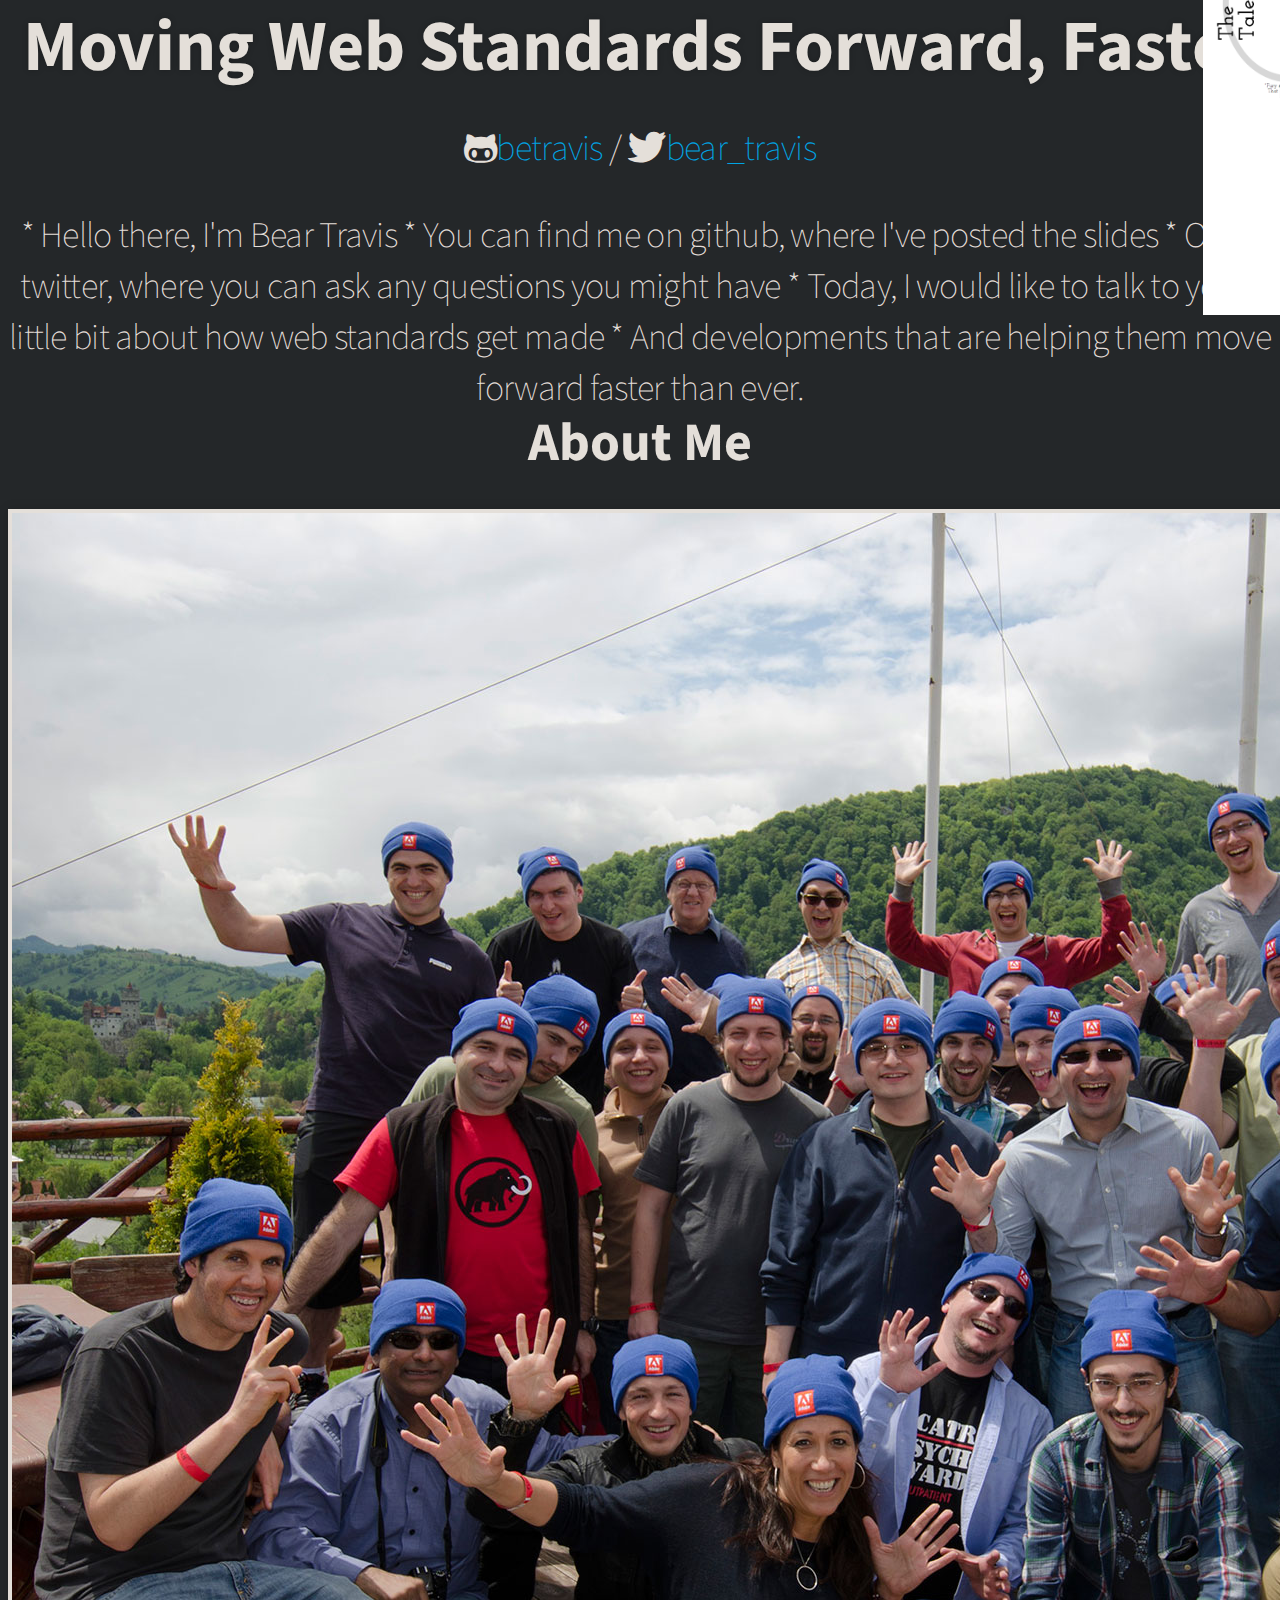
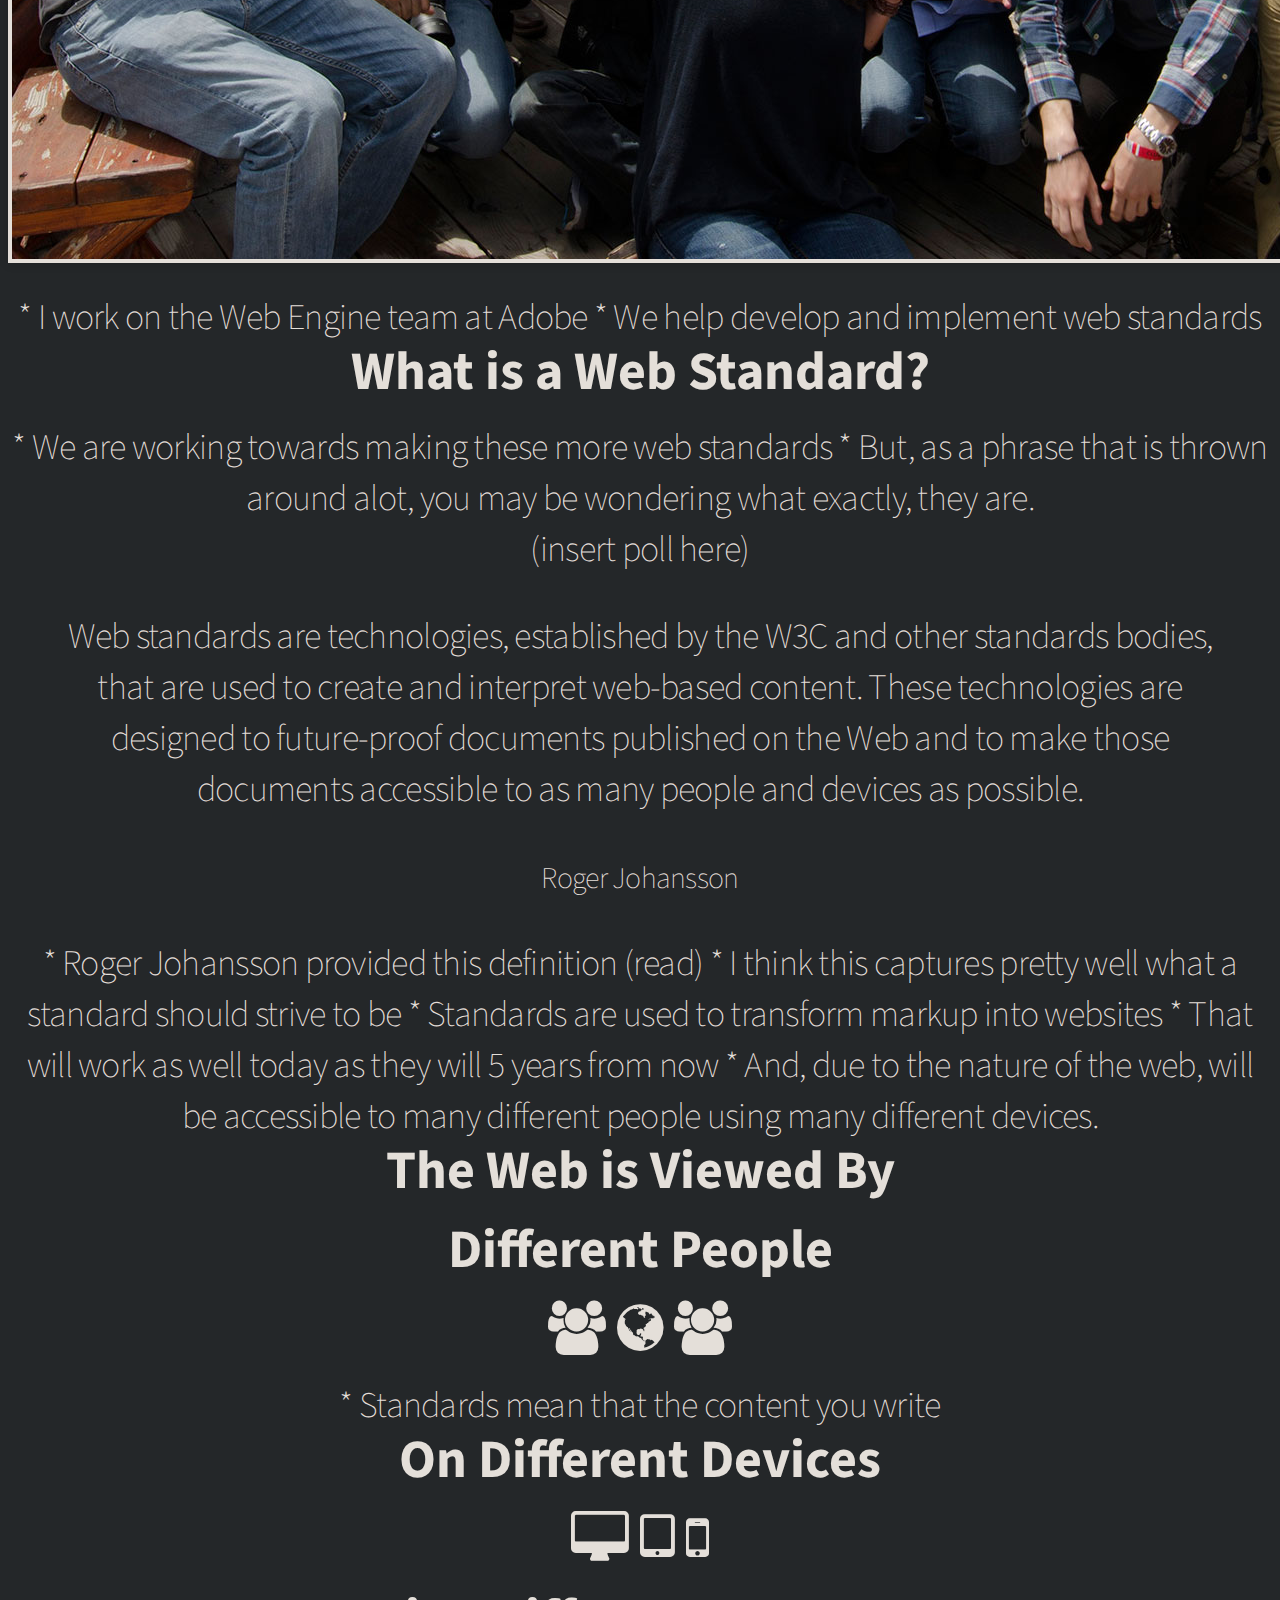
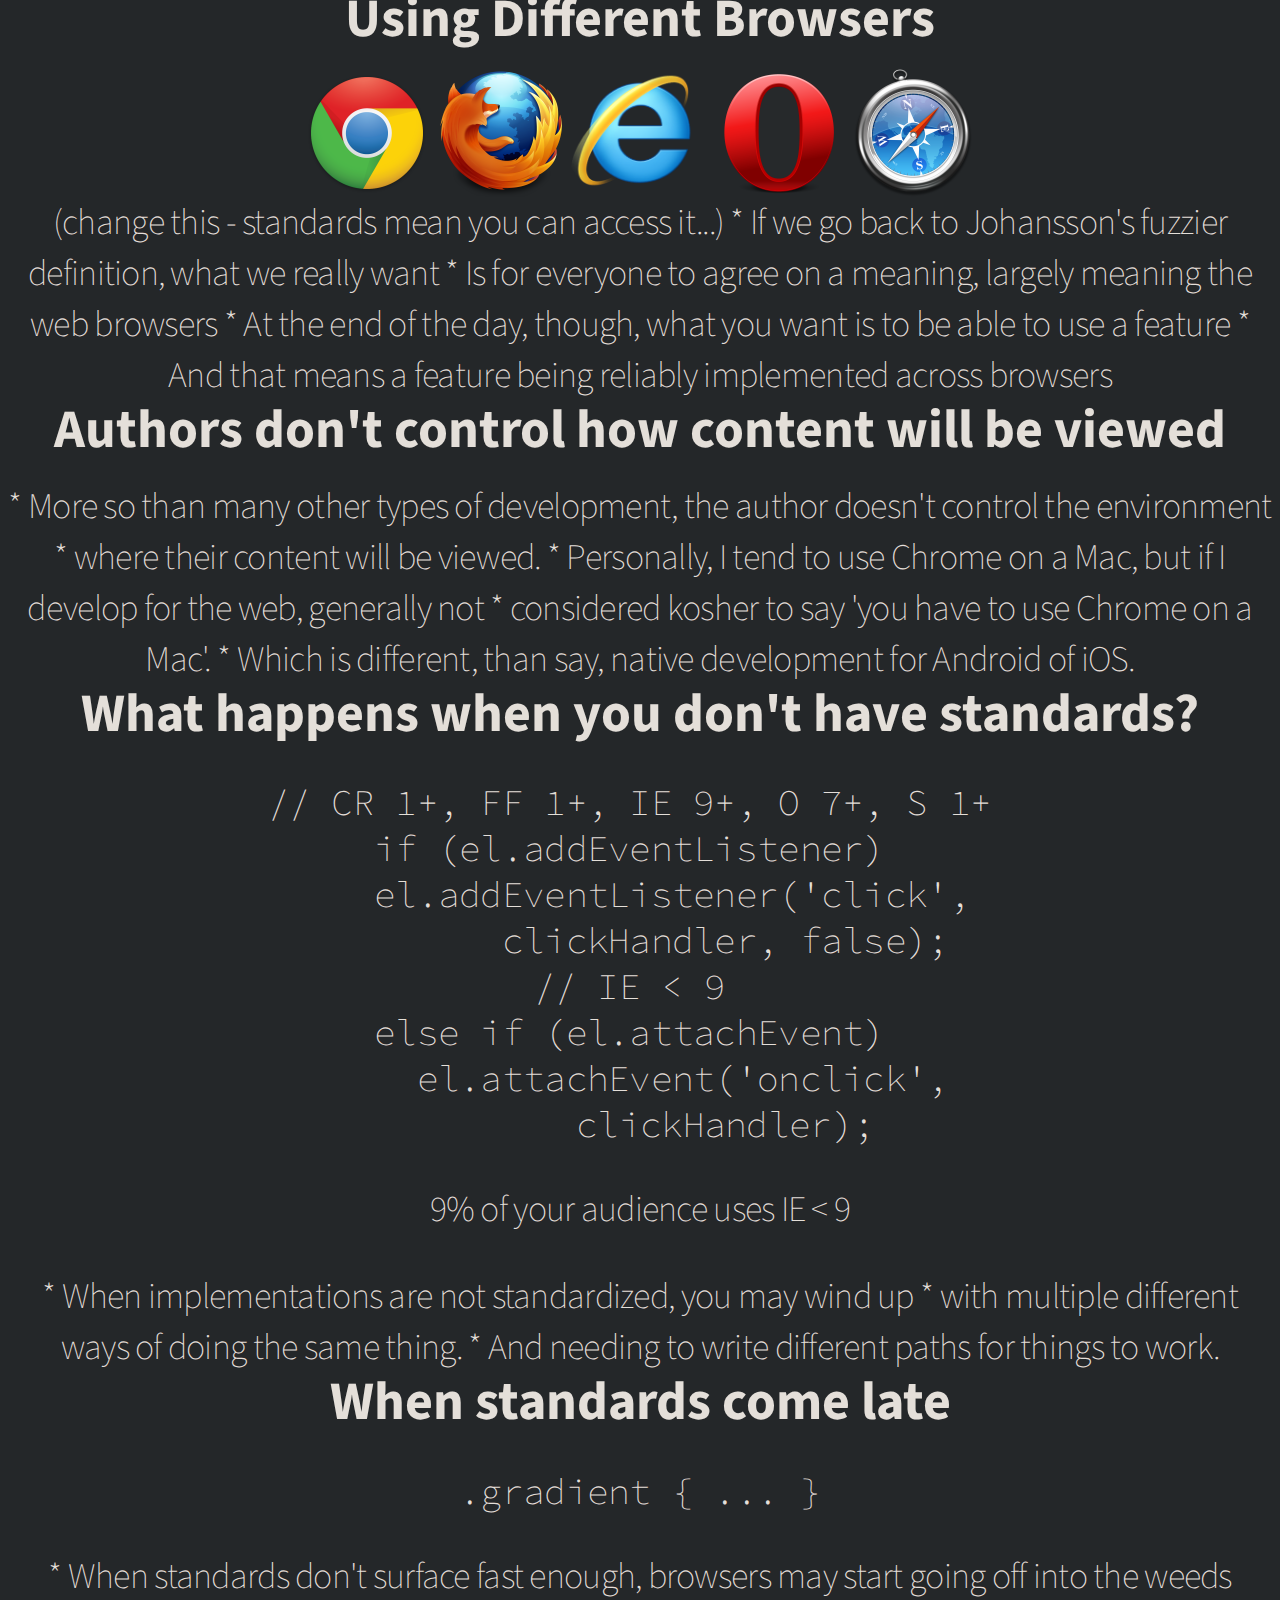
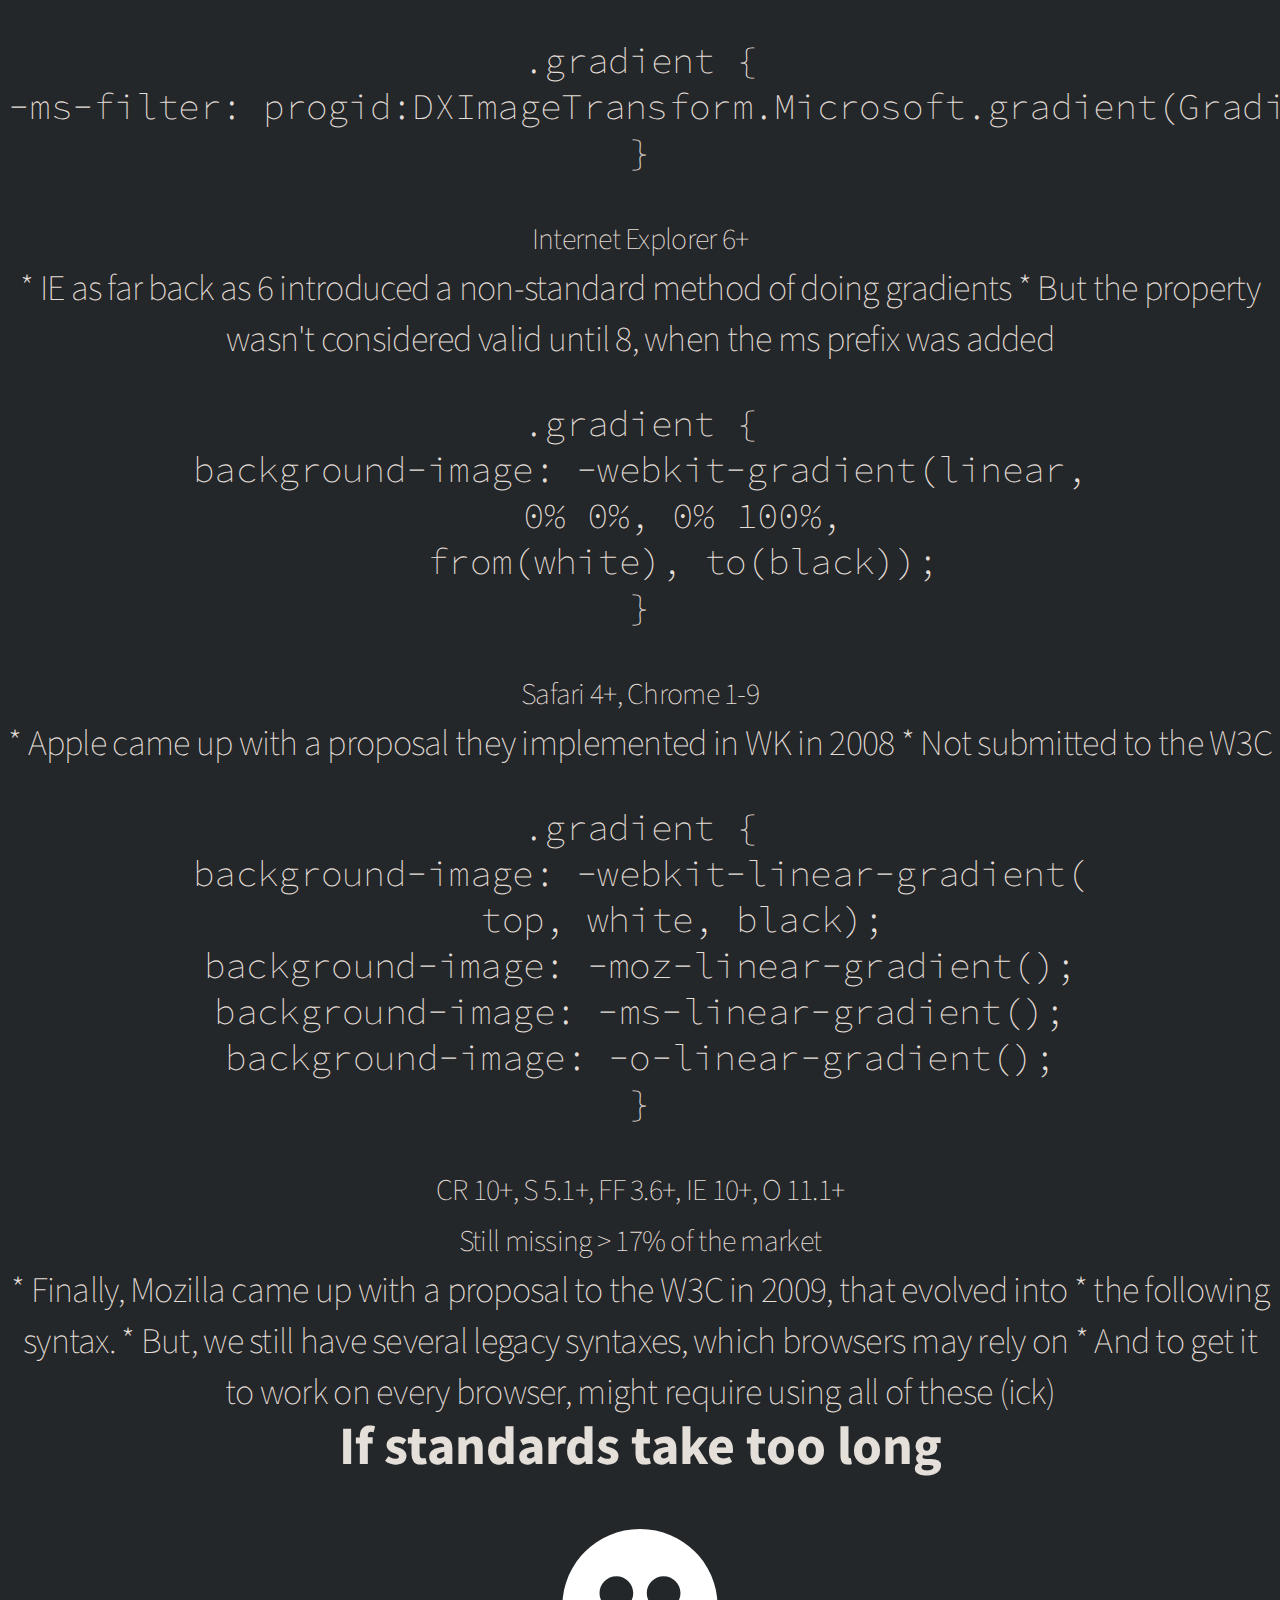
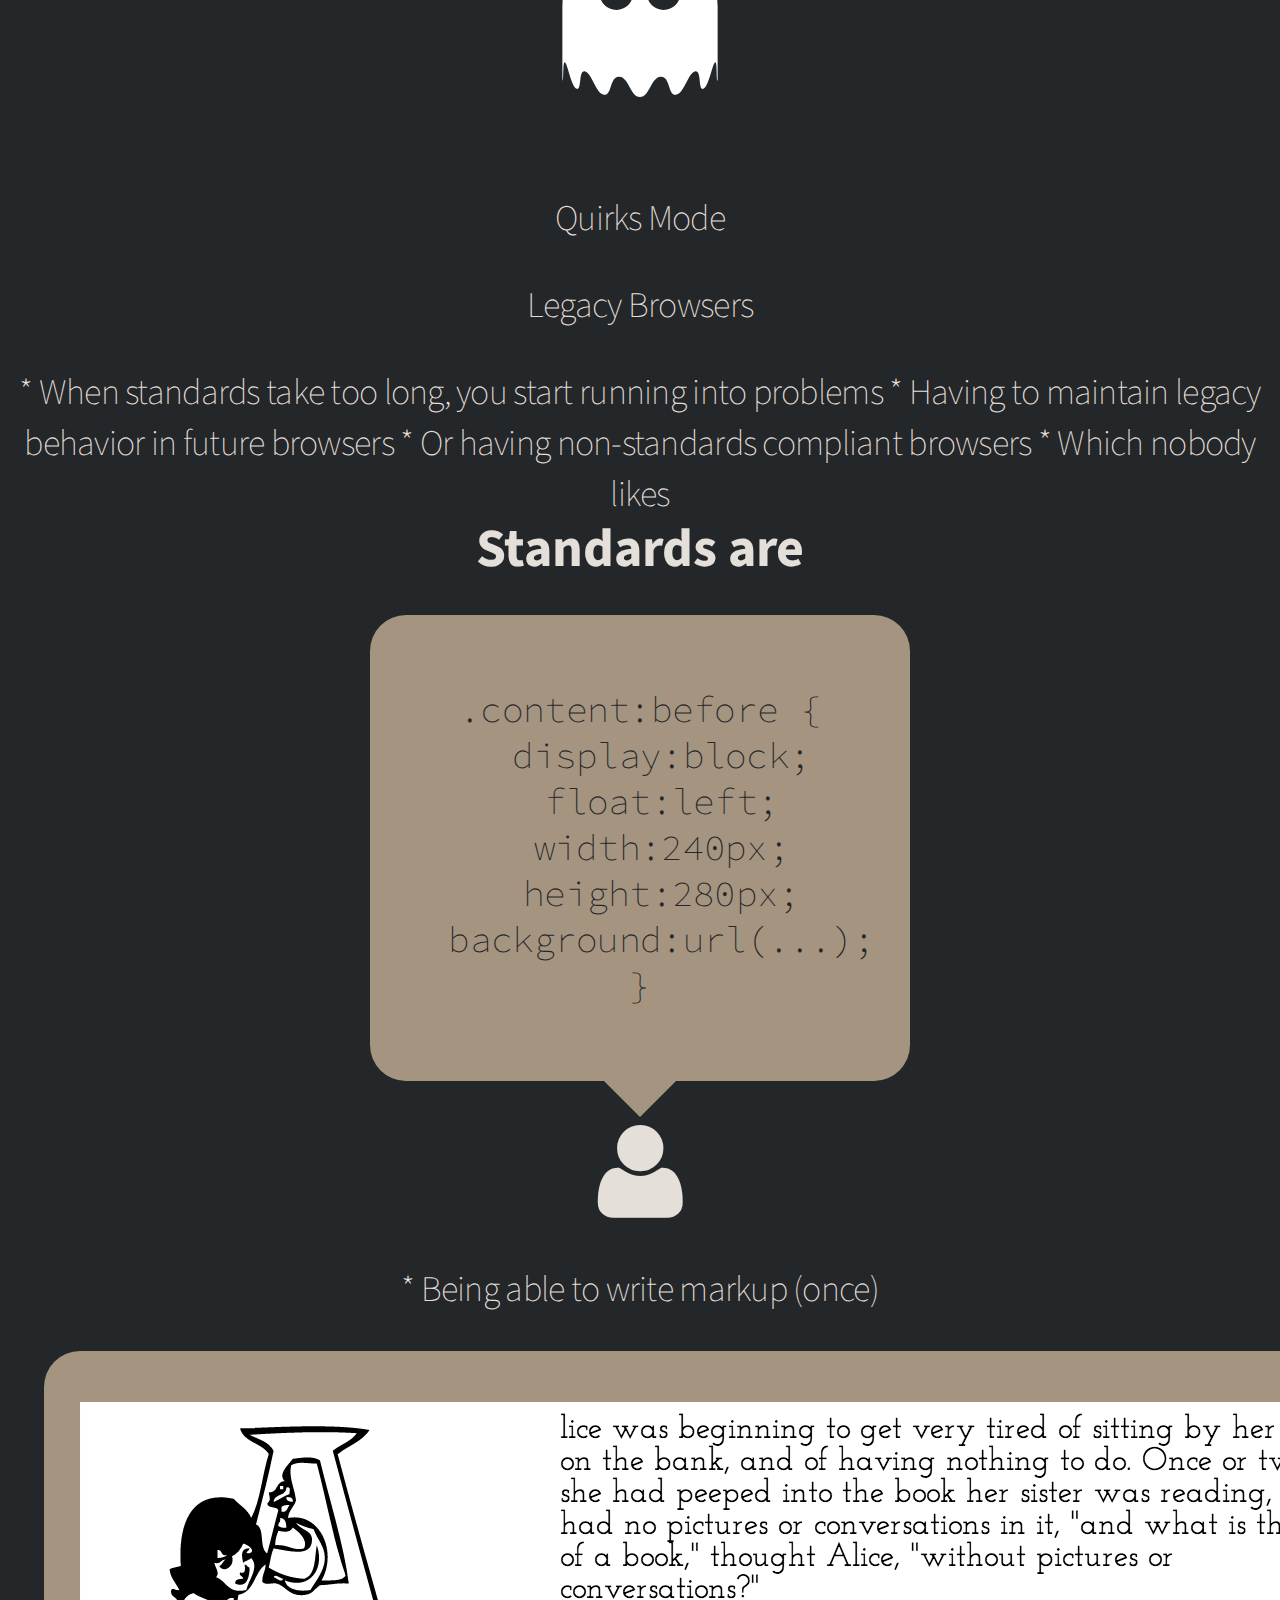
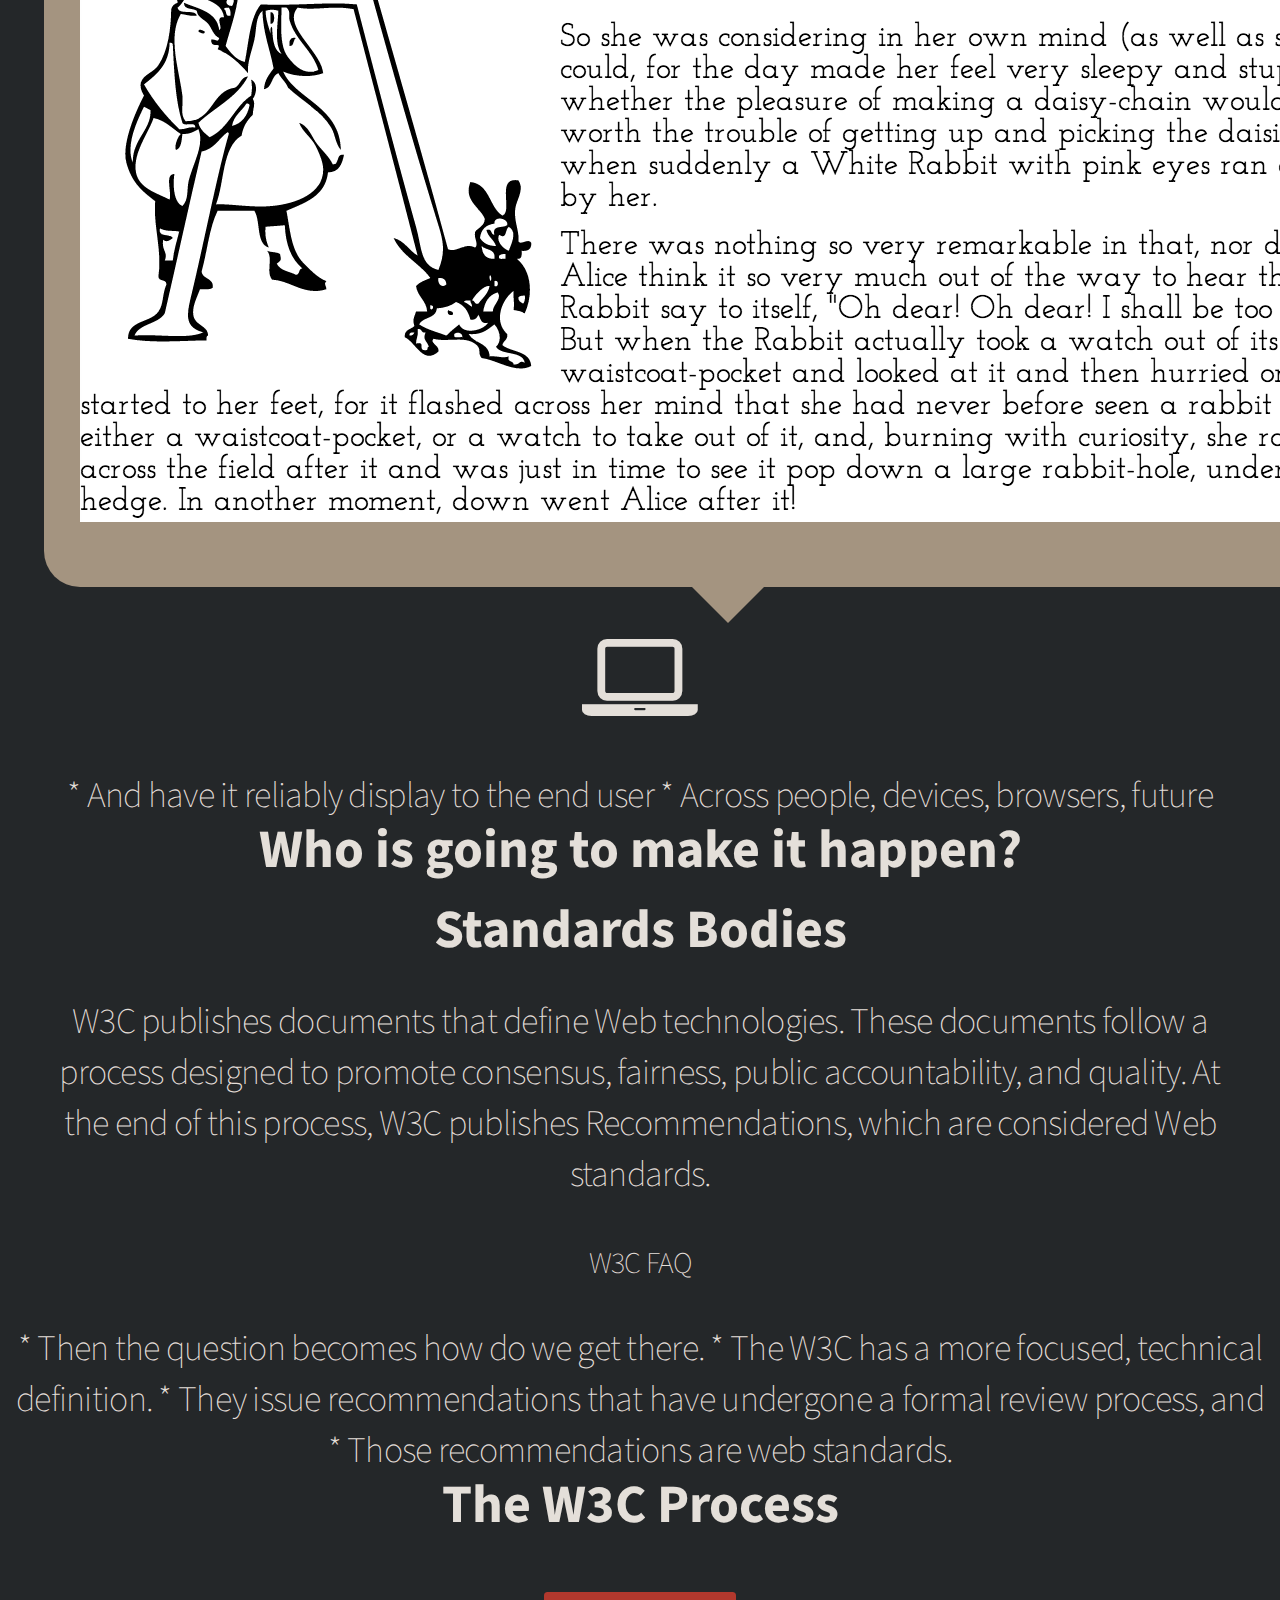
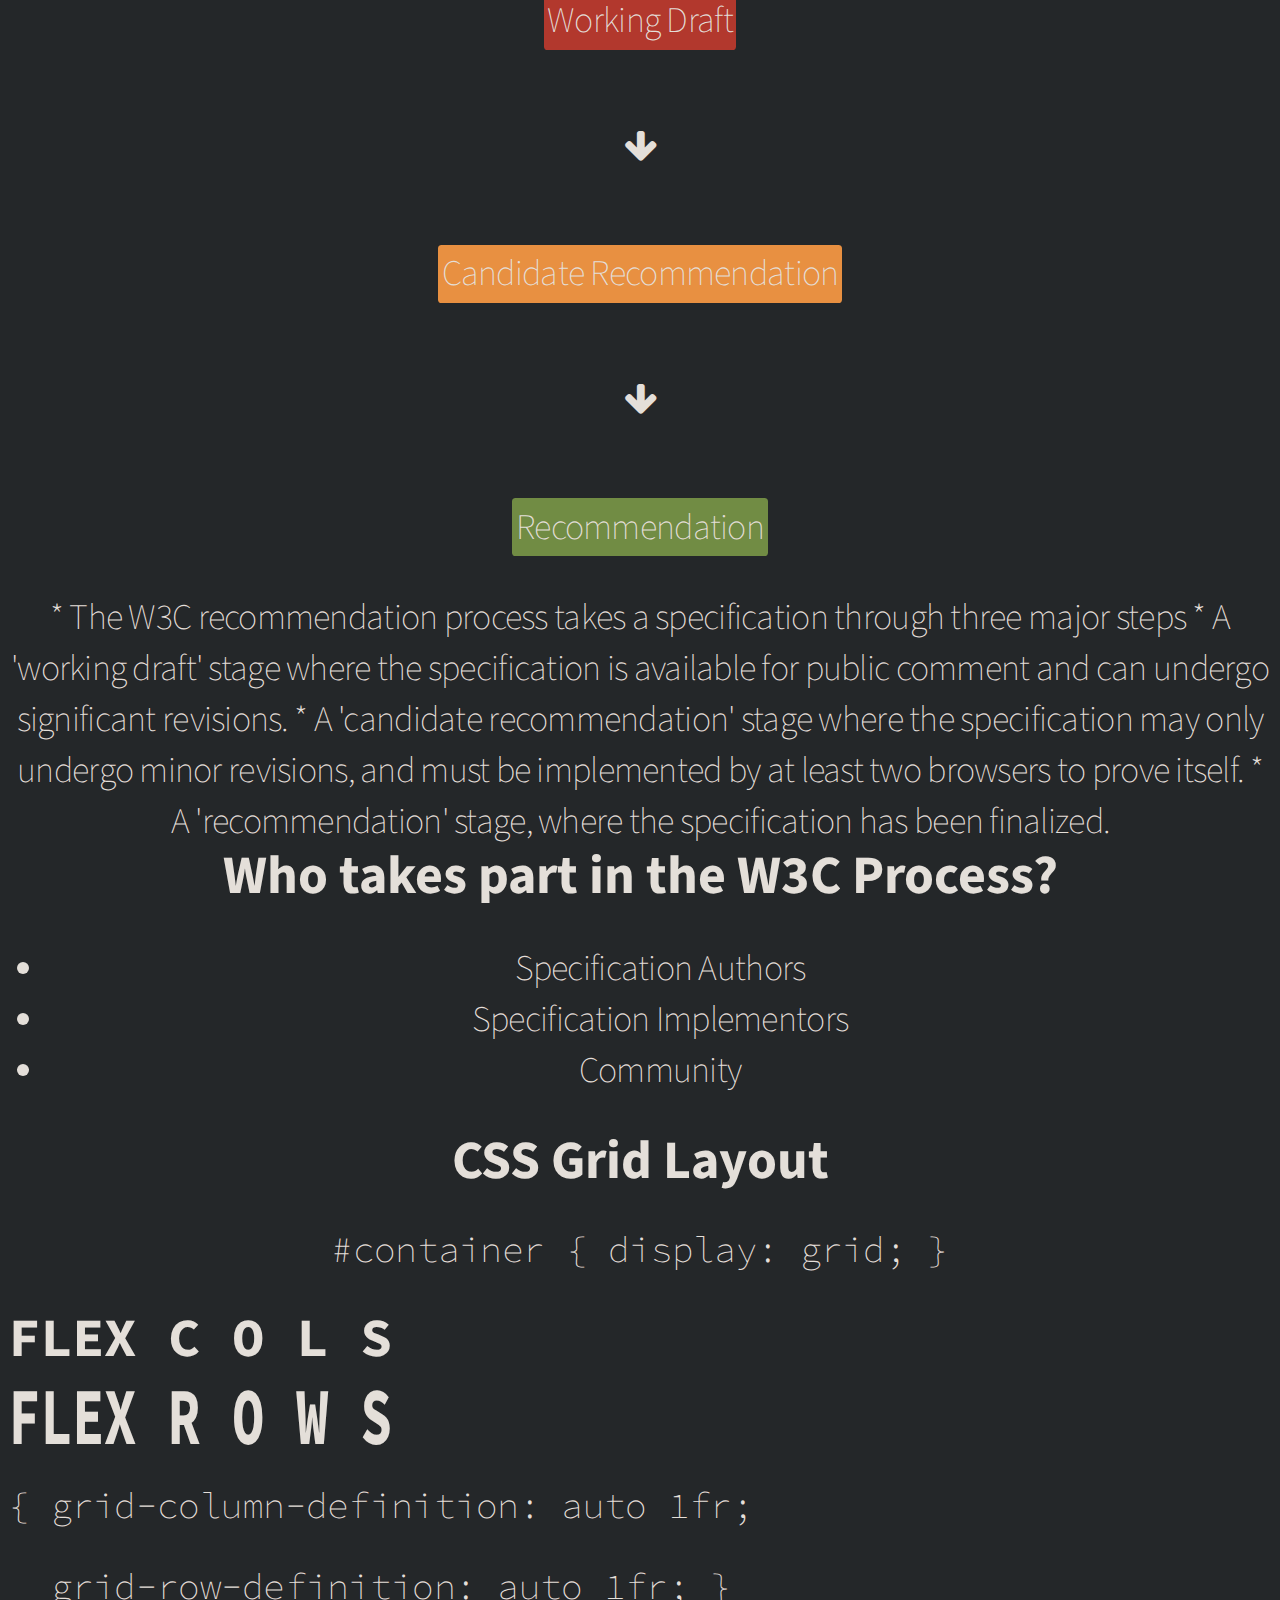
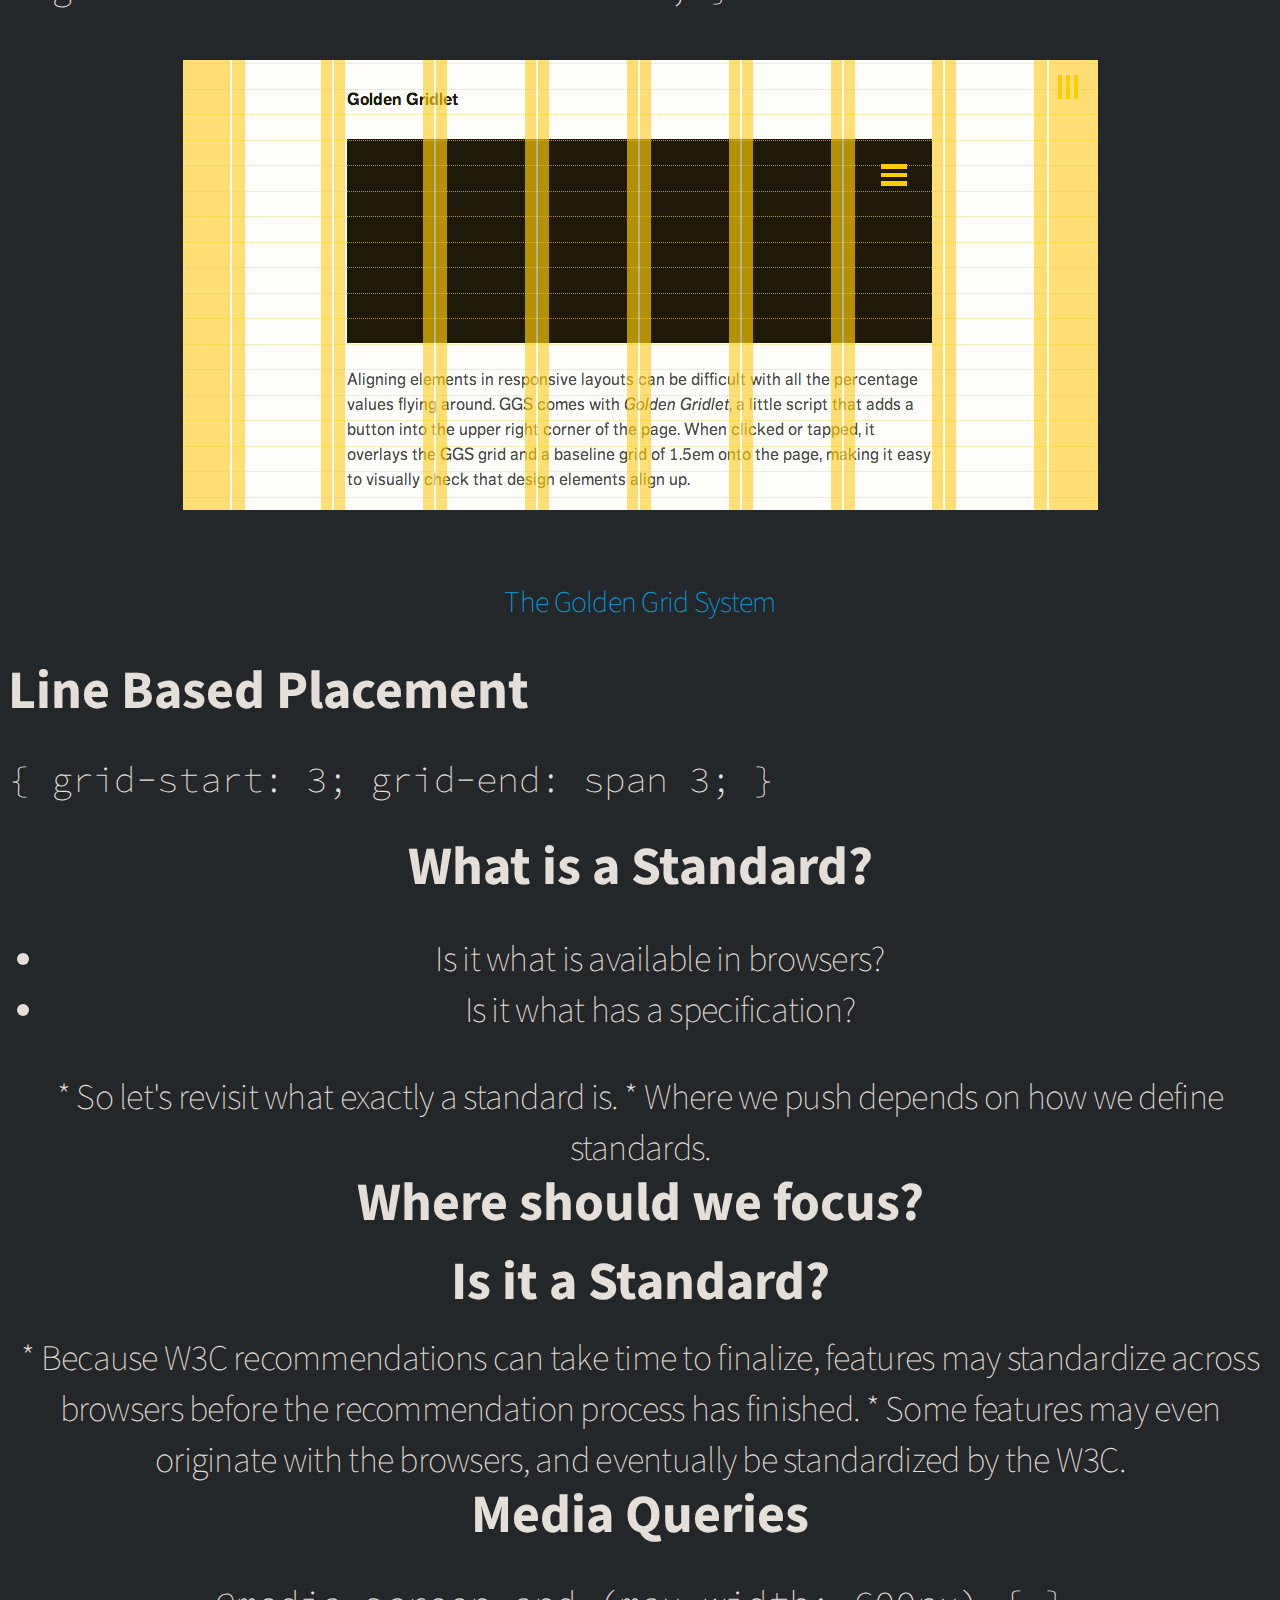
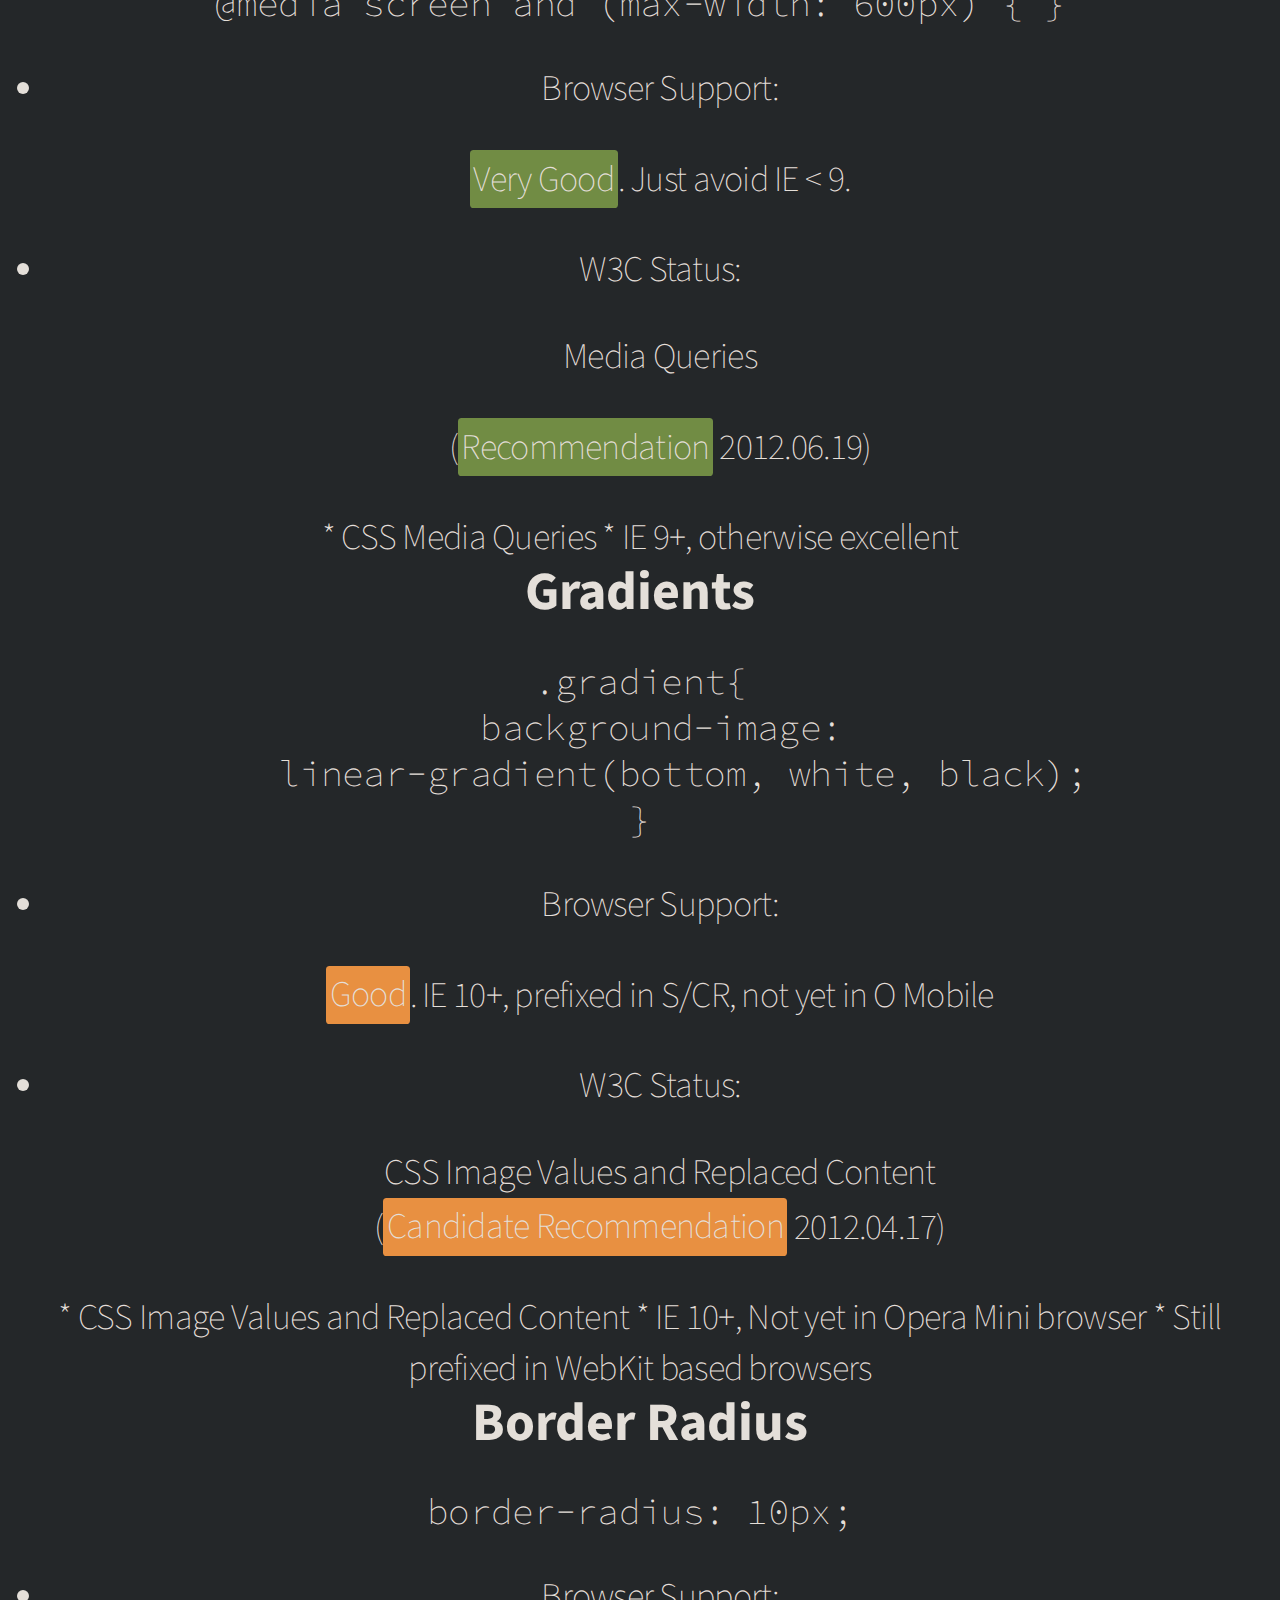
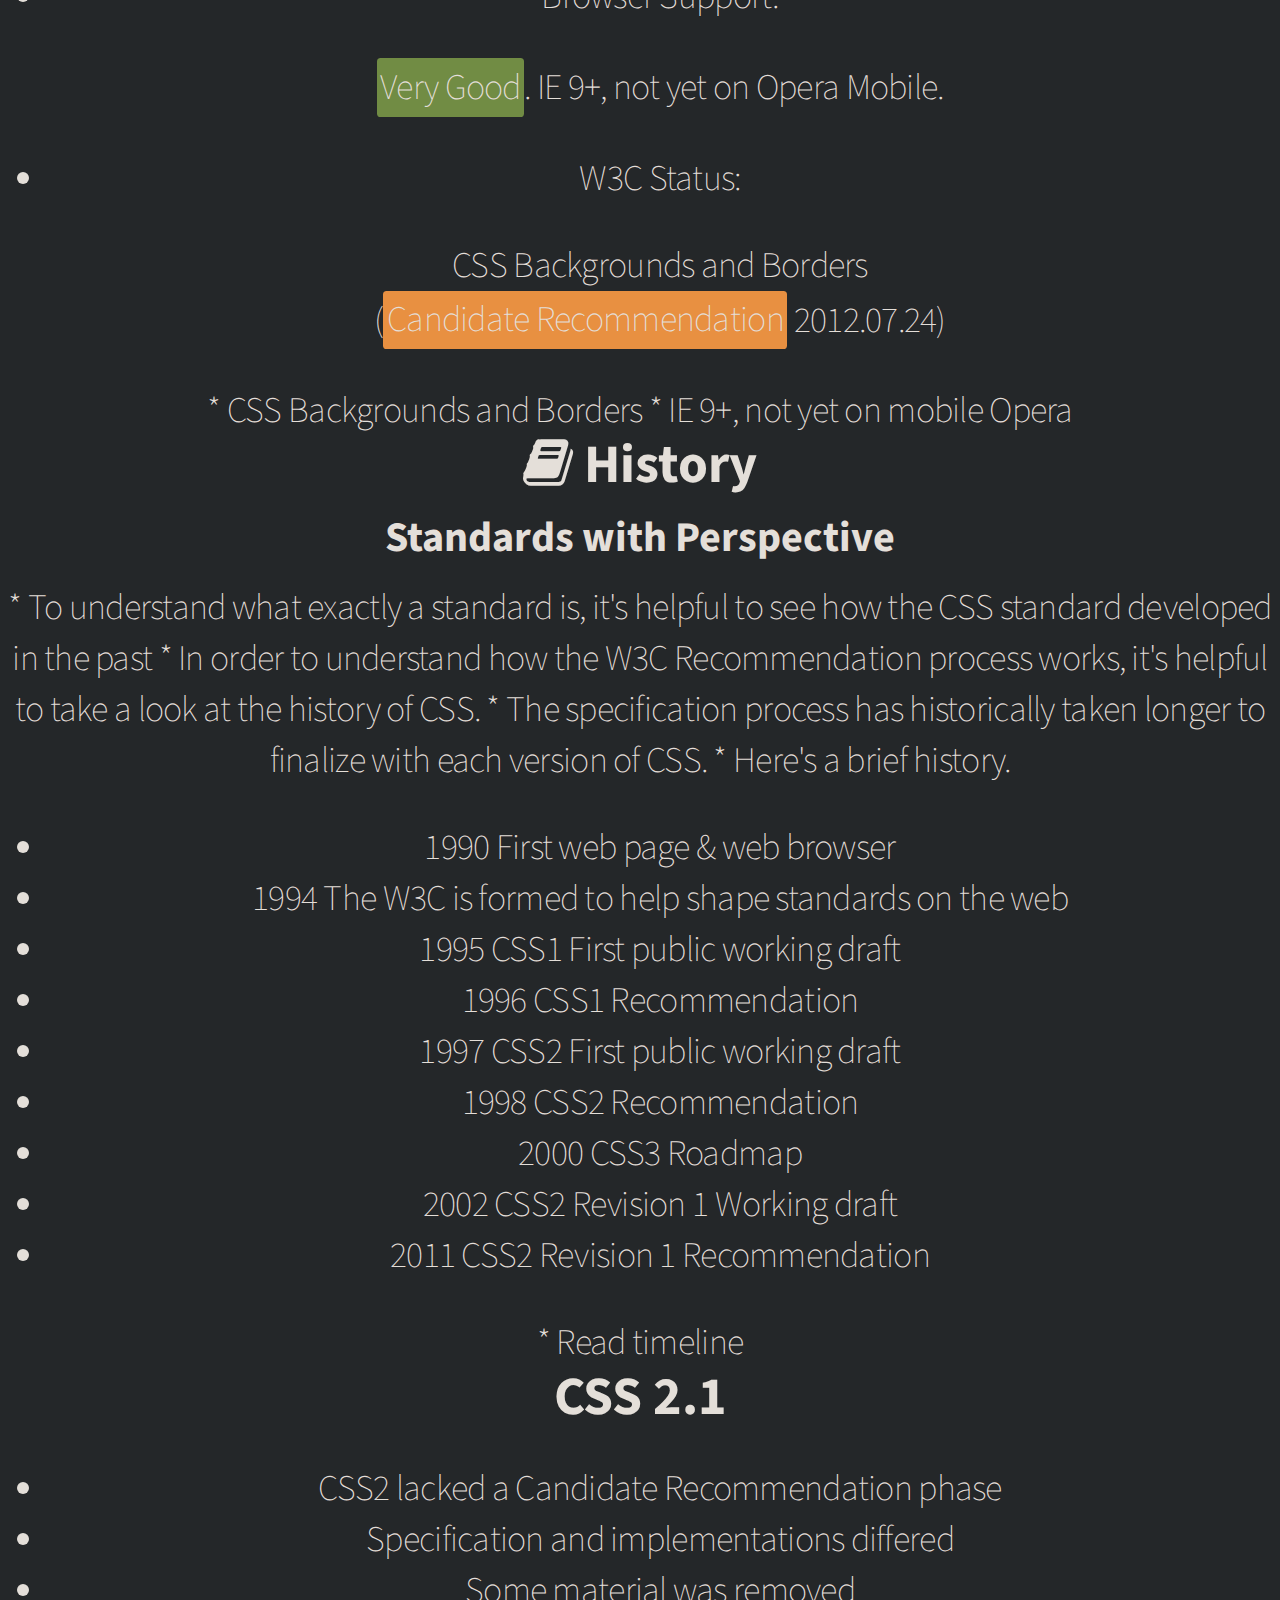
==== commit e954eba0: "Including Grid" ====
--- a/index.html
+++ b/index.html
@@ -337,13 +337,31 @@
                             <li class='fragment'>Community</li>
                         </ul>
                     </section>
-                </section>
-
-                <section>
-                    <section>
-                        <h2>How do we make standards faster</h2>
-                    </section>
-
+
+                    <section>
+                        <h2>CSS Grid Layout</h2>
+                        <p class='monospace'>#container { display: grid; }</p>
+                    </section>
+
+                    <section class='align-left'>
+                        <h2 class='monospace'>FLEX C O L S</h2>
+                        <h2 class='monospace' style='-webkit-transform:scaleY(1.5)'>FLEX R O W S</h2>
+                        <p class='monospace'>{ grid-column-definition: auto 1fr;</p>
+                        <p class='monospace pre'>  grid-row-definition: auto 1fr; }</p>
+                    </section>
+
+                    <section>
+                        <img class='plain' src='resources/golden-grid.png' />
+                        <p><small><a href='http://goldengridsystem.com'>The Golden Grid System</a></small></p>
+                    </section>
+
+                    <section class='align-left'>
+                        <h2>Line Based Placement</h2>
+                        <p class='monospace'>{ grid-start: 3; grid-end: span 3; }</p>
+                    </section>
+                </section>
+
+                <section>
                     <section>
                         <h2>What is a Standard?</h2>
                         <ul>
@@ -356,6 +374,10 @@
                         </aside>
                     </section>
 
+                    <section>
+                        <h2>Where should we focus?</h2>
+                    </section>
+                    
                     <section>
                         <h2>Is it a Standard?</h2>
                         <aside class='notes'>
@@ -437,7 +459,8 @@
 <!-- 3. History of CSS / W3C -->
                 <section>
                     <section>
-                        <h2>A Brief History of CSS</h2>
+                        <h2><i class='icon-book'></i> History</h2>
+                        <h3>Standards with Perspective</h3>
                         <aside class='notes'>
                             * To understand what exactly a standard is, it's helpful to see how the CSS standard developed in the past
                             * In order to understand how the W3C Recommendation process works, it's helpful to take a look at the history of CSS.
@@ -523,12 +546,16 @@
 <!-- 5. Regions and Exclusions - History & Overview -->
                 <section>
                     <section>
-                        <h2>Moving Text Layout Forward</h2>
-                        <aside class='notes'>
-                            * (Adobe is working on a couple web standards dealing with text layout)
-                            * (I want to talk a bit about the history of text layout)
-                            * Two of the specifications Adobe is working on, Regions and Exclusions, deal with making complicated layouts on the web easier.
-                            * I figured it might be helpful to provide a framework for this discussion in terms of historical text layout.
+                        <h2>Building a Modern Standard</h2>
+                        <aside class='notes'>
+                            * How do you go about building a modern standard?
+                            * You need to do some thinking about what people want on the web.
+                        </aside>
+                    </section>
+                    <section>
+                        <h2>Text Layout</h2>
+                        <aside class='notes'>
+                            * One of the areas Adobe thought it could offer some improvements was in text layout
                         </aside>
                     </section>
                     <section>
@@ -733,10 +760,11 @@
                         <p><a href='demos/mousetail.html'>The Mouse's Tale</a></p>
                     </section>
                 </section>
+
 <!-- 5. Speed up standards with modules -->
                 <section>
                     <section>
-                        <h2>Breaking Down Standards</h2>
+                        <h2>Faster Specifications</h2>
                         <aside class='notes'>
                             * So how can we make sure standards move forward faster?
                         </aside>
@@ -897,12 +925,20 @@
                     <section>
                         <h2>Regions and</h2>
                         <div class='show-container'>
-                            <h2 class='show-container monospace inverse'>M<br/>U<br/>L</h2>
-                            <h2 class='show-container monospace inverse'>T<br/>I<br/>C</h2>
-                        </div>
+                            <h2 class='show-container monospace inverse'>M</h2>
+                            <h2 class='show-container monospace inverse'>U</h2>
+                            <h2 class='show-container monospace inverse'>L</h2>
+                            <h2 class='show-container monospace inverse'>T</h2>
+                            <h2 class='show-container monospace inverse'>I</h2>
+                            <h2 class='show-container monospace inverse'>-</h2>
+                        </div><br/>
                         <div class='show-container'>
-                            <h2 class='show-container monospace inverse'>O<br/>L<br/>U</h2>
-                            <h2 class='show-container monospace inverse'>M<br/>N<br/><br/></h2>
+                            <h2 class='show-container monospace inverse'>C</h2>
+                            <h2 class='show-container monospace inverse'>O</h2>
+                            <h2 class='show-container monospace inverse'>L</h2>
+                            <h2 class='show-container monospace inverse'>U</h2>
+                            <h2 class='show-container monospace inverse'>M</h2>
+                            <h2 class='show-container monospace inverse'>N</h2>
                         </div>
                         <aside class='notes'>
                             * Or, looking at regions combined with multicolumn. It would be nice to combine the two.
@@ -912,14 +948,17 @@
 
                     <section>
                         <h2>Regions and</h2>
-                        <div class='show-container'>
-                            <h2 class='show-container monospace inverse'>M<br/>U<br/>L</h2>
-                            <h2 class='show-container monospace inverse'>O<br/>L<br/>U</h2>
-                        </div>
-                        <div class='show-container'>
-                            <h2 class='show-container monospace inverse'>T<br/>I<br/>C</h2>
-                            <h2 class='show-container monospace inverse'>M<br/>N<br/><br/></h2>
-                        </div>
+                        <div class='show-container' style='position:relative;border:0'>
+                            <h2 class='show-container monospace inverse'>M<br/><br/>U</h2>
+                            <h2 class='show-container monospace inverse'>L<br/><br/>T</h2>
+                            <h2 class='show-container monospace inverse'>I<br/><br/>-</h2>
+                            <h2 class='show-container monospace inverse'>C<br/><br/>O</h2>
+                            <h2 class='show-container monospace inverse'>L<br/><br/>U</h2>
+                            <h2 class='show-container monospace inverse'>M<br/><br/>N</h2>
+                            <div class='show-container' style='position:absolute;left:0;top:0;right:0;bottom:50%'></div>
+                            <div class='show-container' style='position:absolute;left:0;top:50%;right:0;bottom:0'></div>
+                        </div>
+
                         <aside class='notes'>
                             * But how, exactly, should this lay out?
                             * If you just put multicolumn on the content, it will lay out as one continuous block.
@@ -928,76 +967,12 @@
                             * It could be a mess. Unless we account for it in the spec.
                         </aside>
                     </section>
-
-                    <section>
-                        <h2>Exclusions and</h2>
-                        <div class='show-container' style='border-radius:50%'>
-                            <h2 class='show-container inverse monospace'>FL</h2>
-                            <h2 class='show-container inverse monospace'>EX</h2><br/>
-                            <h2 class='show-container inverse monospace'>BO</h2>
-                            <h2 class='show-container inverse monospace'>X </h2>
-                        </div>
-                        <aside class='notes'>
-                            * Or, say you're working with FlexBox, which allows you to specify how blocks lay out and wrap.
-                            * Here we've got them laying out left to right, top to bottom.
-                            * What if you want to wrap these in a circular shape inside?
-                            * Well, this can get tricky because flex boxes establish their own block formatting context.
-                            * There are optimizations in place assuming that this can be laid out and painted on its own.
-                            * So we need to consider whether we should allow shape insides across block formatting contexts.
-                        </aside>
-                    </section>
-
-                    <section>
-                        <h2>Web Components</h2>
-                        <div class='show-container'>
-                            <h2 class='show-container monospace inverse' style='float: left; margin-right: .25em'>A<br/>N<br/>D</h2>
-                            <h2 class='show-container monospace inverse'>REG-</h2><br/>
-                            <h2 class='show-container monospace inverse'>IONS</h2>
-                        </div>
-                        <aside class='notes'>
-                            * Or, folks might want to use web components to specify a layout template for their content.
-                            * It's important that we make sure this works, both in the spec and implementation.
-                        </aside>
-                    </section>
-                </section>
-
-<!-- 7. You don't have to wait on the spec -->
-                <section>
-                    <section>
-                        <h2>Standards aren't standing still</h2>
-                        <aside class='notes'>
-                            * Just because it's not a recommendation yet, or even a specification, doesn't mean there
-                            * isn't something out there on the web.
-                            * It's all about building what you need.
-                            * And as features standardize, what's really important
-                        </aside>
-                    </section>
-                    <section>
-                        <div class='comment'>
-                            <h2 class='icon icon-user'></h2>
-                            <div class='content monospace'>{ shape-inside:<br/><!--
-                            -->  circle(...); }</div>
-                        </div>
-                        <div class='comment right'>
-                            <div class='content'>
-                                <div class='show-container monospace'>C O<br/><!--
-                                    -->N T E<br/><!--
-                                    -->N T<!--
-                                --></div>
-                            </div>
-                            <h2 class='icon icon-laptop'></h2>
-                        </div>
-                        <aside class='notes'>
-                            * Is being able to provide the markup
-                            * And have the browser translate it into what you want presented to the user.
-                        </aside>
-                    </section>
                 </section>
 
 <!-- 8. Native -->
                 <section>
                     <section>
-                        <h2>Evolving Browsers</h2>
+                        <h2>Faster Implementations</h2>
                         <aside class='notes'>
                             * As I mentioned before, browsers aren't waiting for specs to finalize to start implementing functionality.
                             * They are continuously working on new features, even some that may still be experimental.
@@ -1128,6 +1103,39 @@
                     </section>
                 </section>
 
+<!-- 9. You don't have to wait on the spec -->
+                <section>
+                    <section>
+                        <h2>Standards aren't standing still</h2>
+                        <aside class='notes'>
+                            * Just because it's not a recommendation yet, or even a specification, doesn't mean there
+                            * isn't something out there on the web.
+                            * It's all about building what you need.
+                            * And as features standardize, what's really important
+                        </aside>
+                    </section>
+                    <section>
+                        <div class='comment'>
+                            <h2 class='icon icon-user'></h2>
+                            <div class='content monospace'>{ shape-inside:<br/><!--
+                            -->  circle(...); }</div>
+                        </div>
+                        <div class='comment right'>
+                            <div class='content'>
+                                <div class='show-container monospace'>C O<br/><!--
+                                    -->N T E<br/><!--
+                                    -->N T<!--
+                                --></div>
+                            </div>
+                            <h2 class='icon icon-laptop'></h2>
+                        </div>
+                        <aside class='notes'>
+                            * Is being able to provide the markup
+                            * And have the browser translate it into what you want presented to the user.
+                        </aside>
+                    </section>
+                </section>
+
 <!-- 10. Living Standards -->
                 <section>
                     <section>
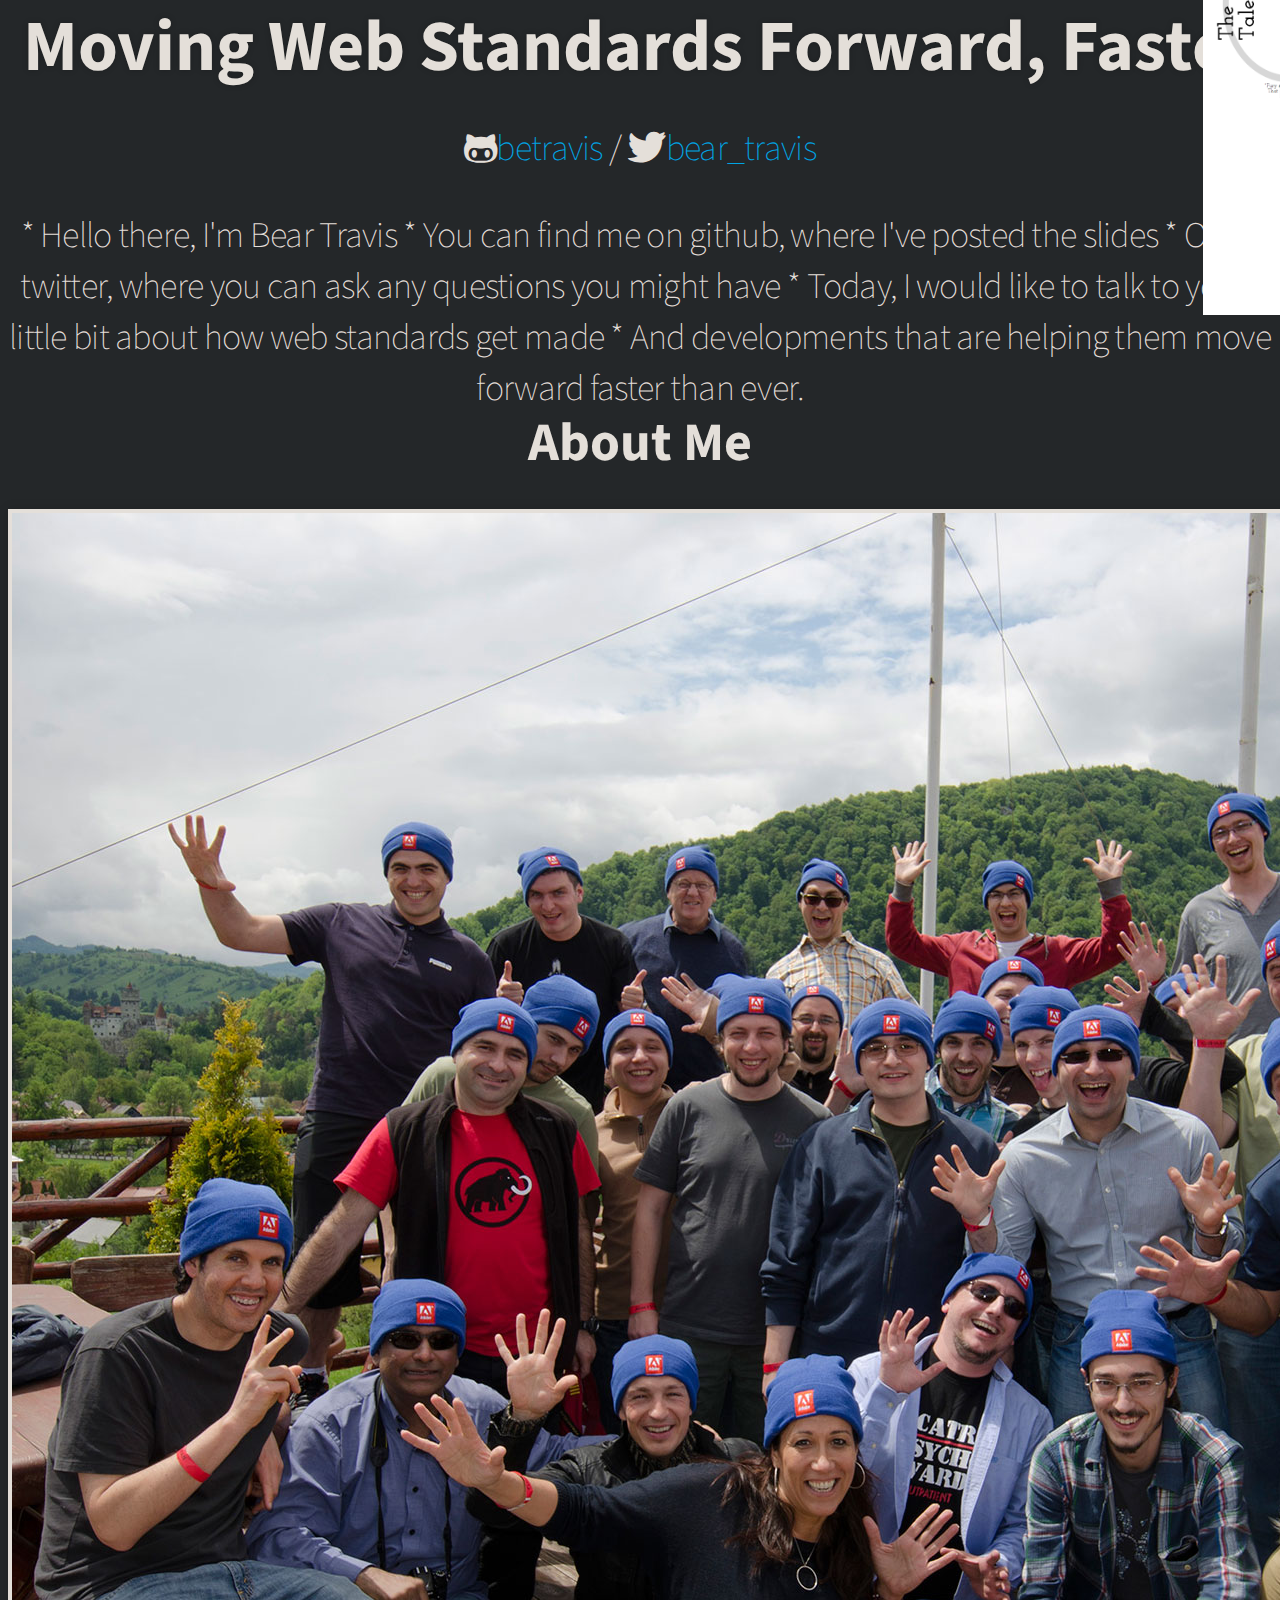
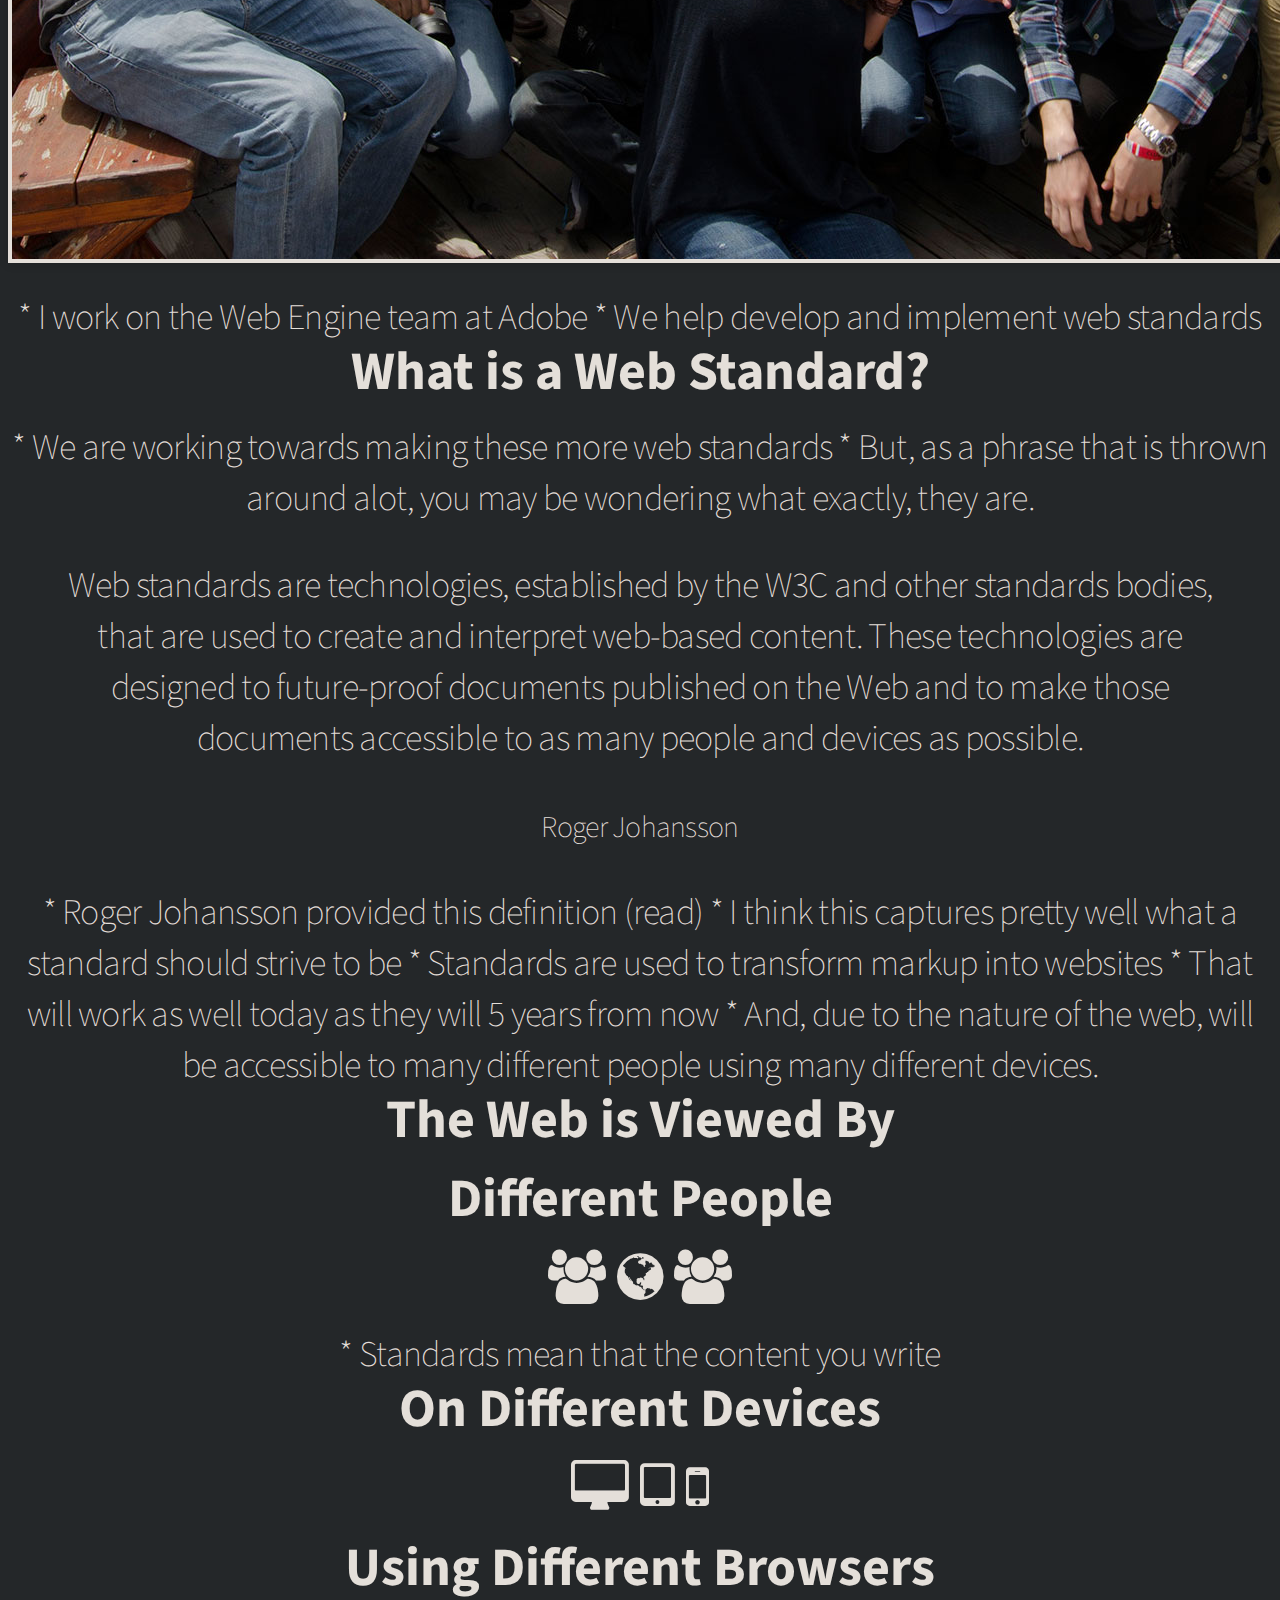
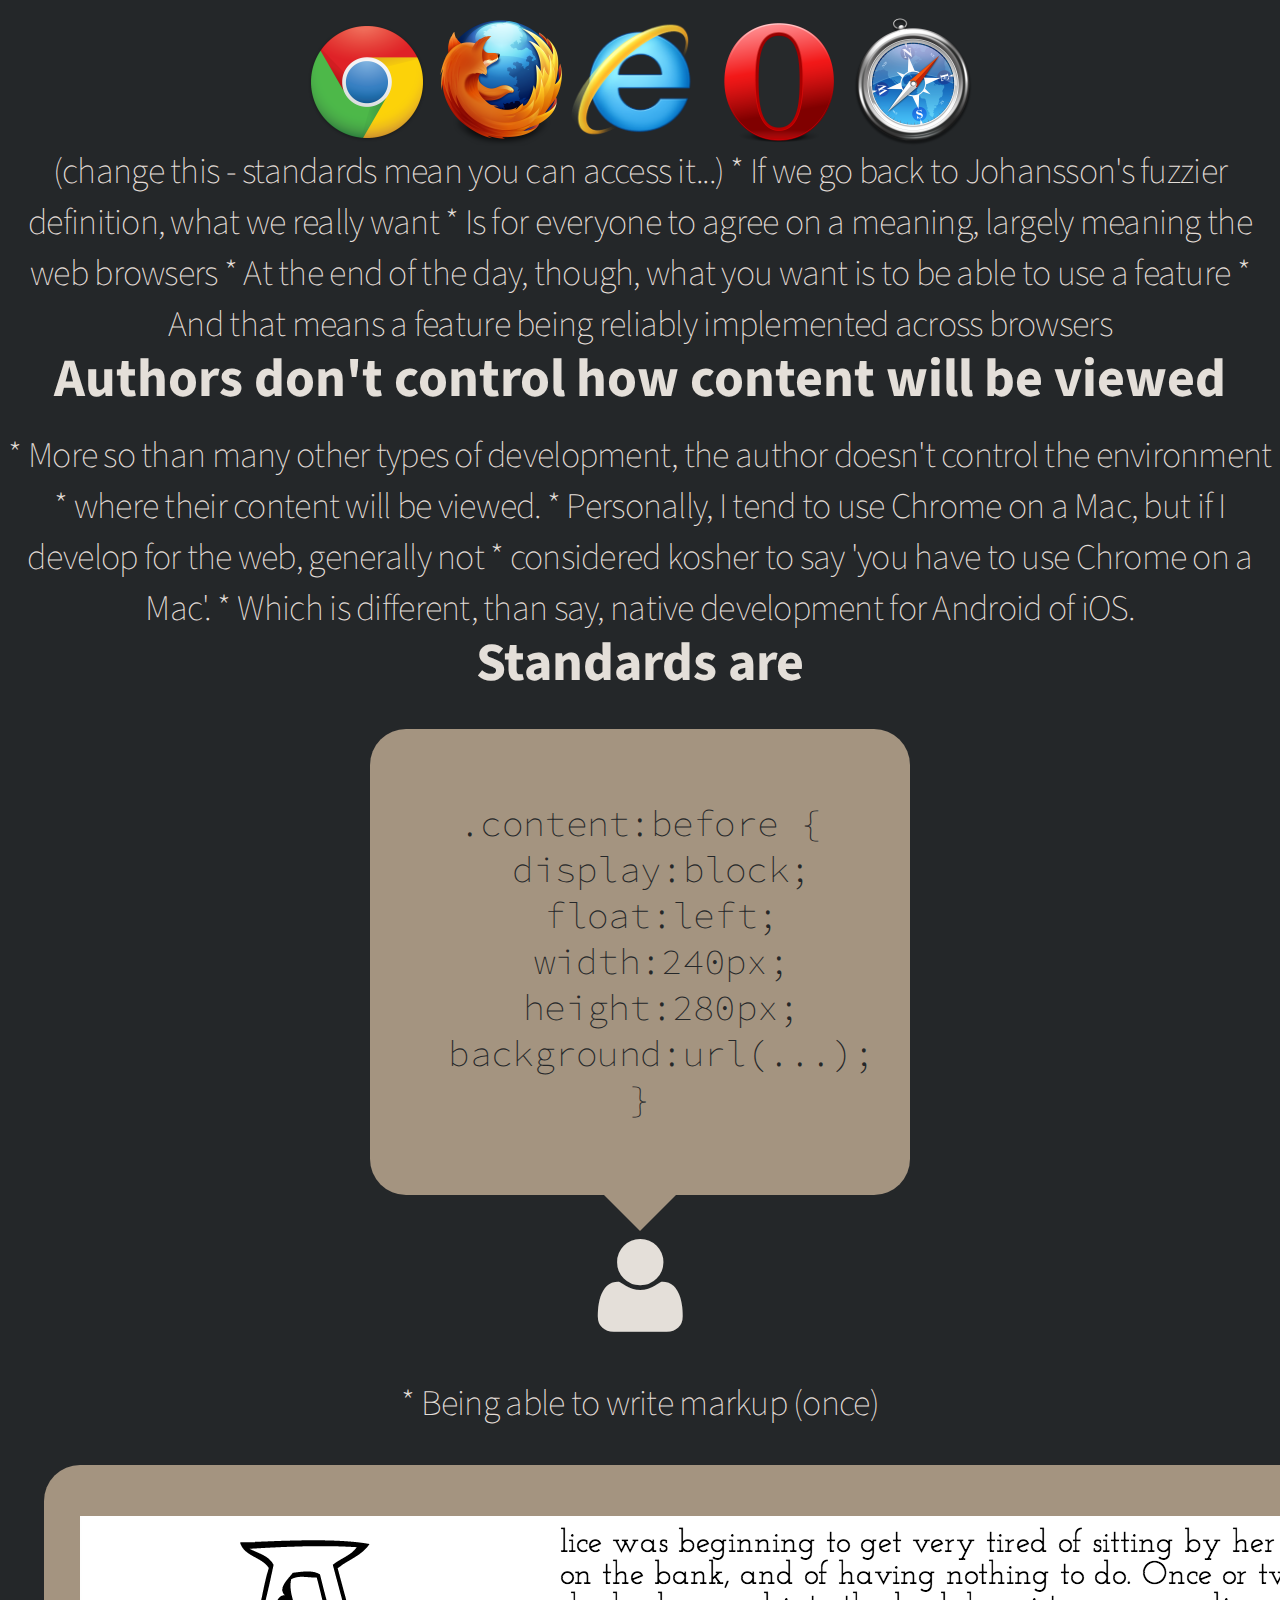
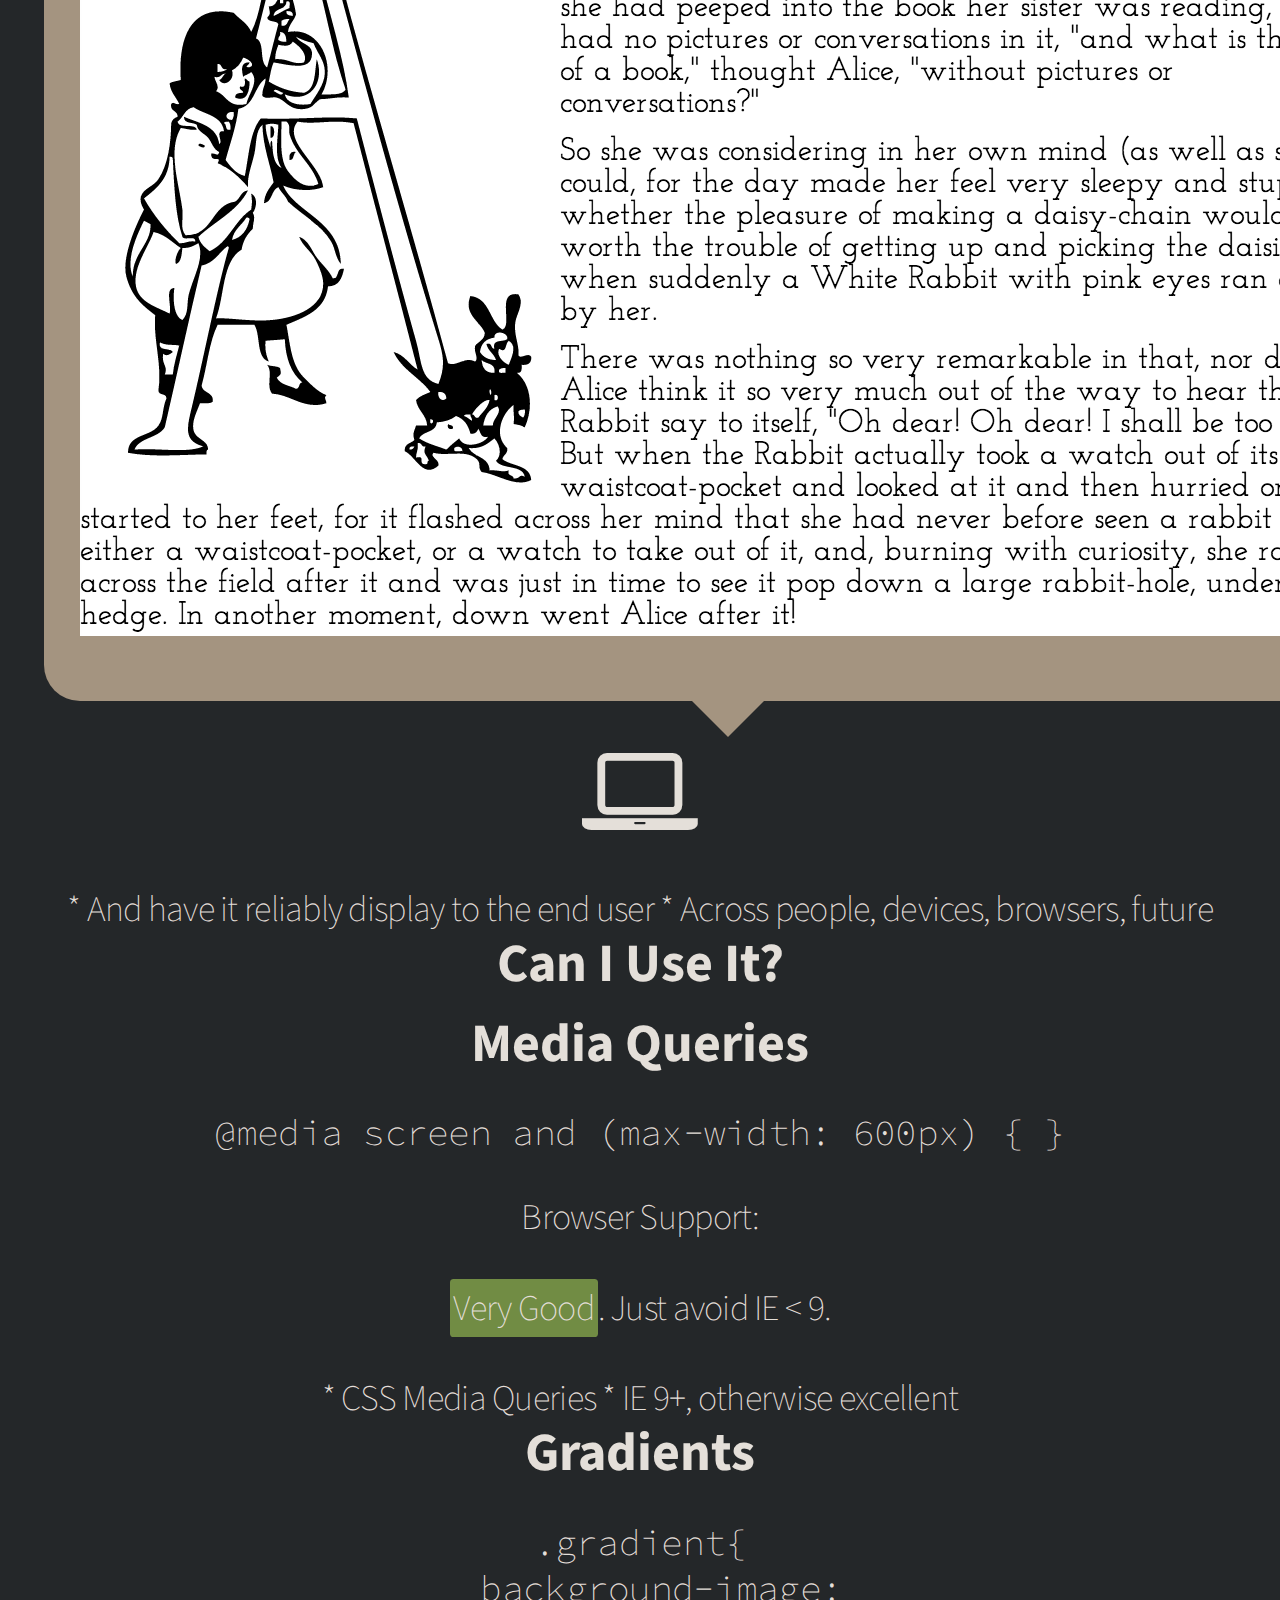
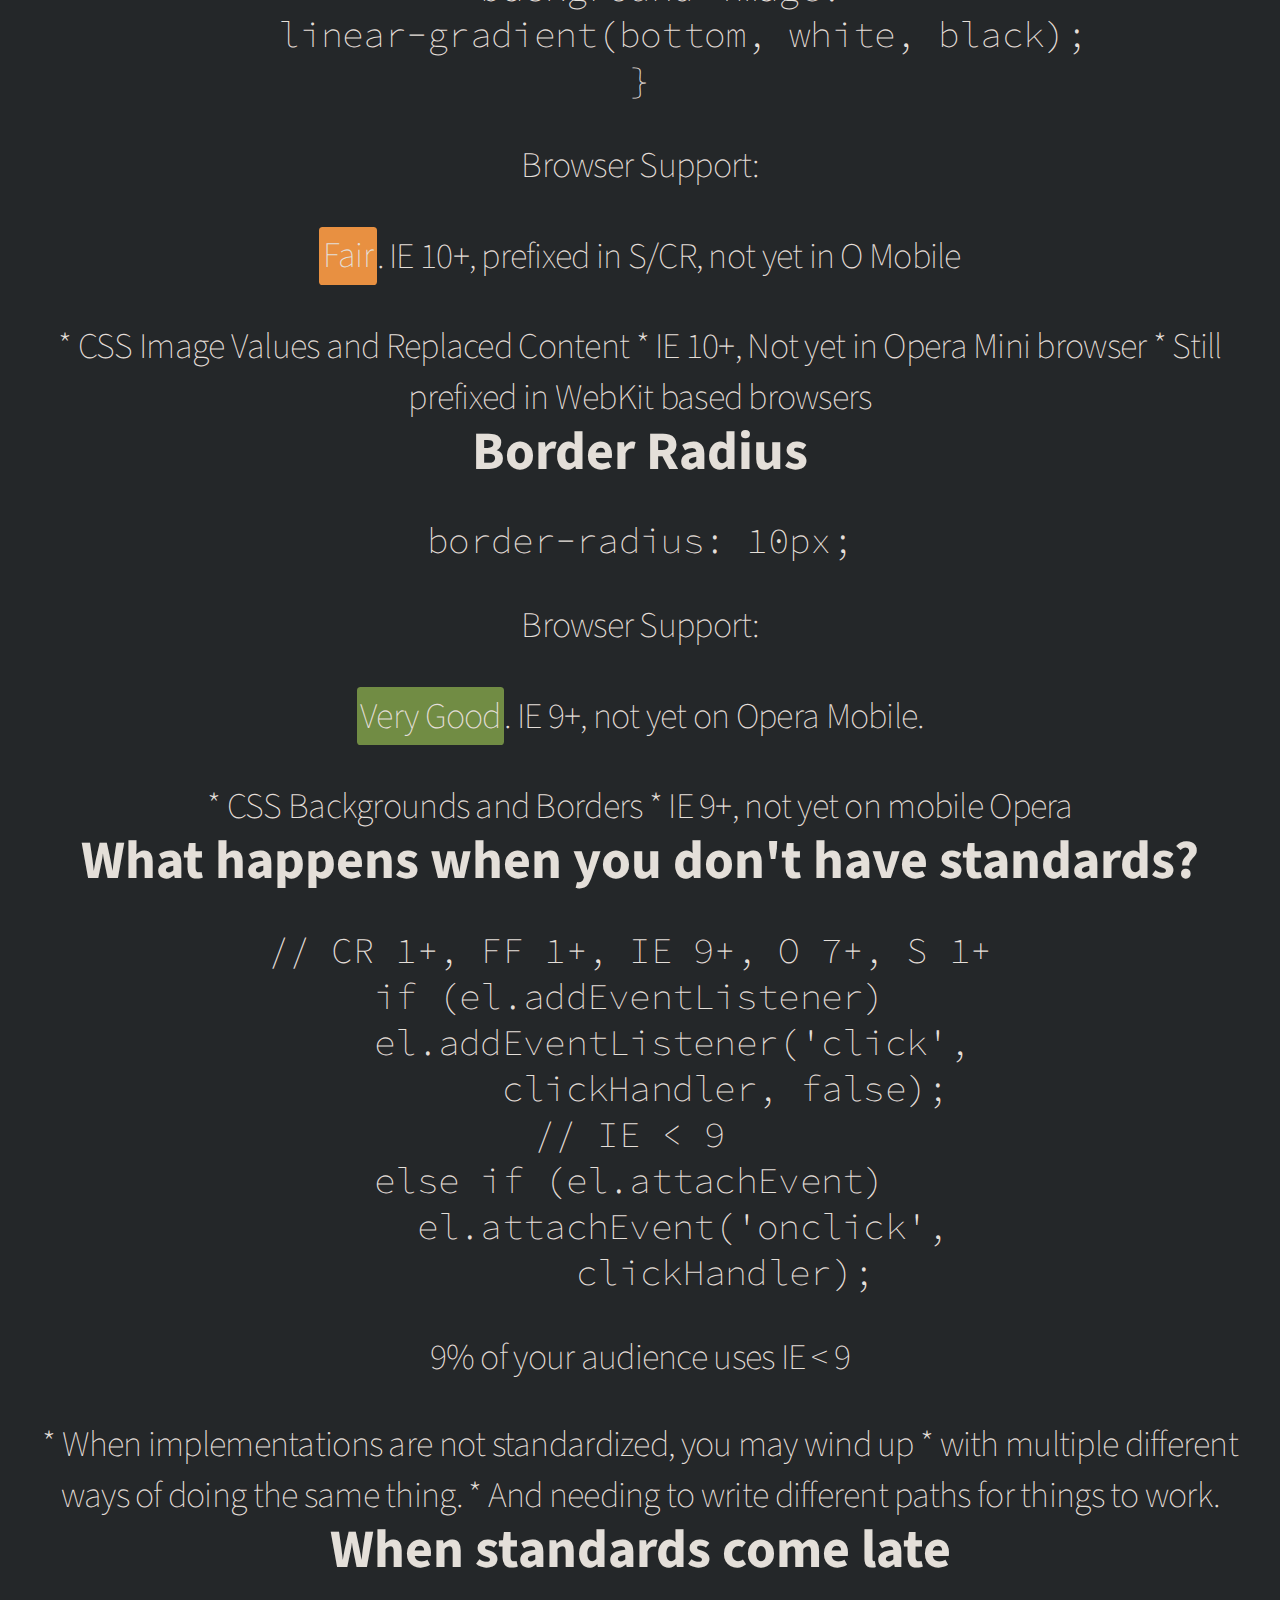
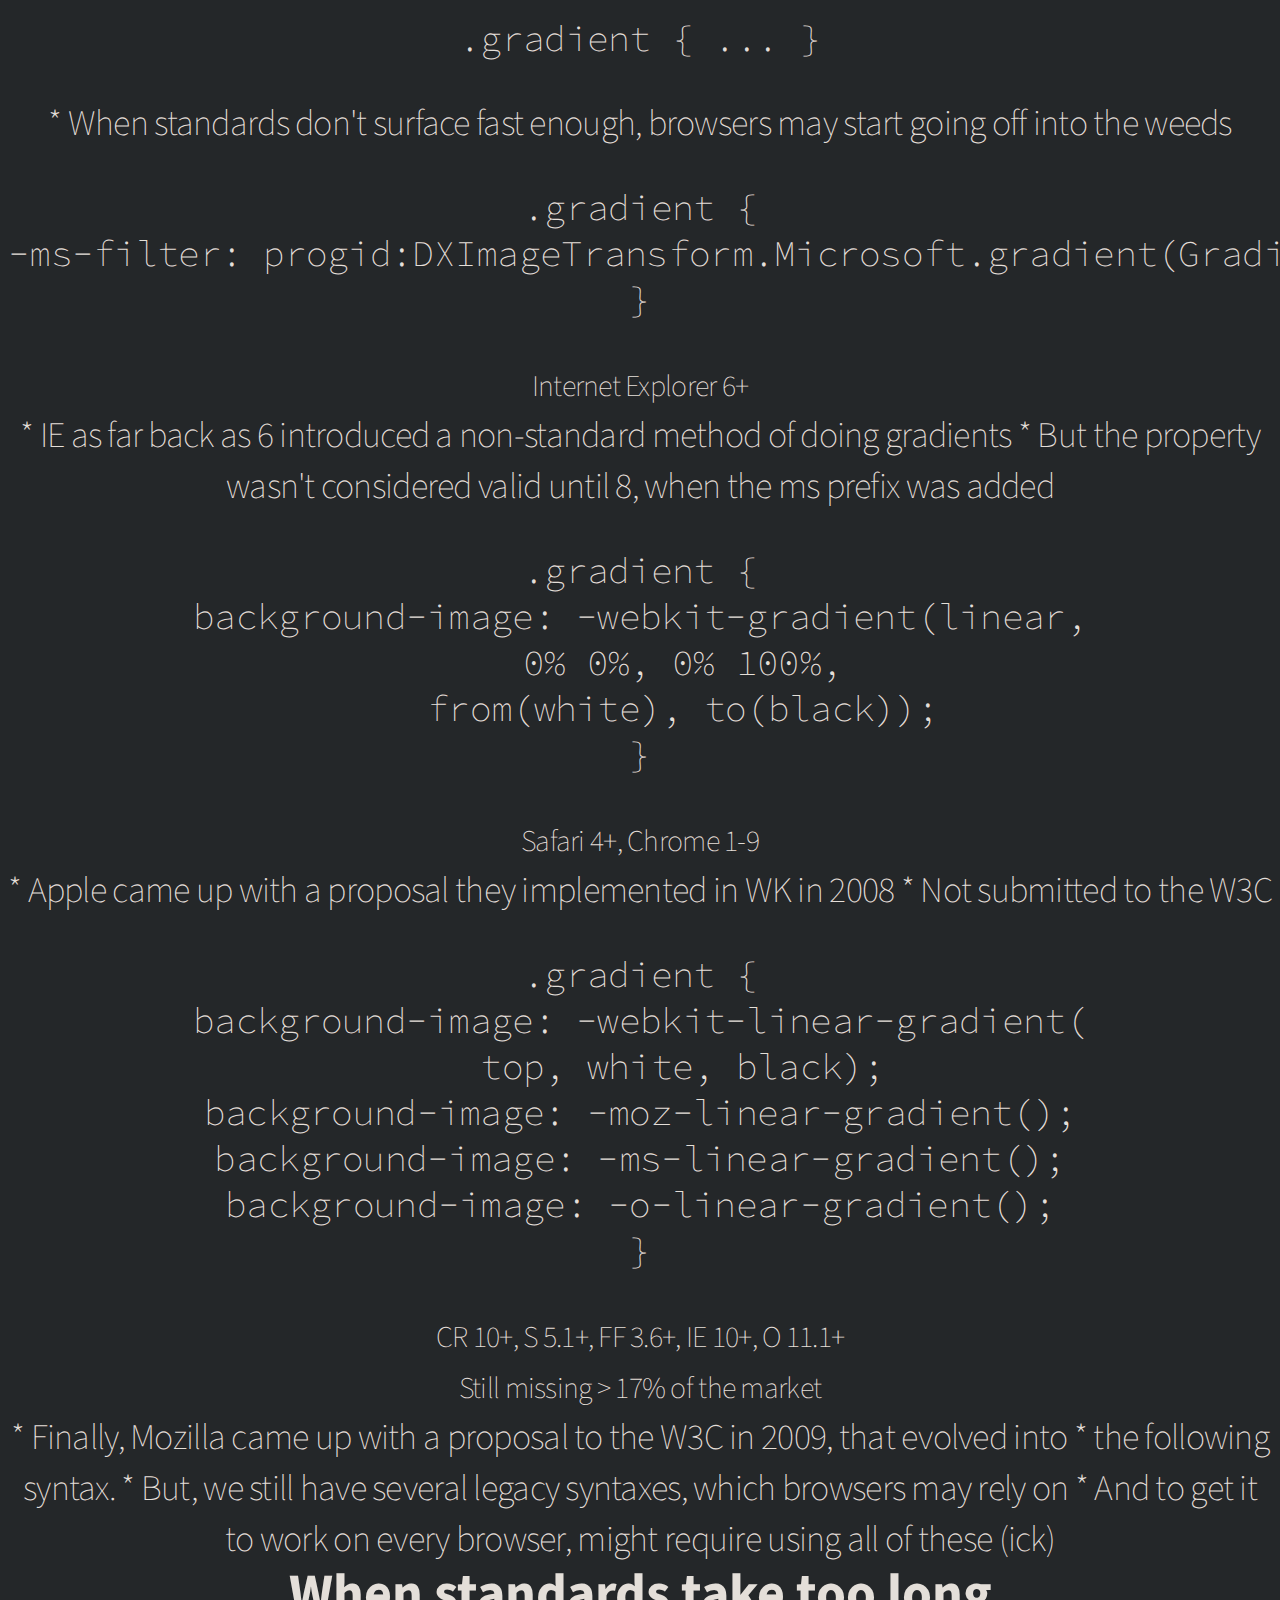
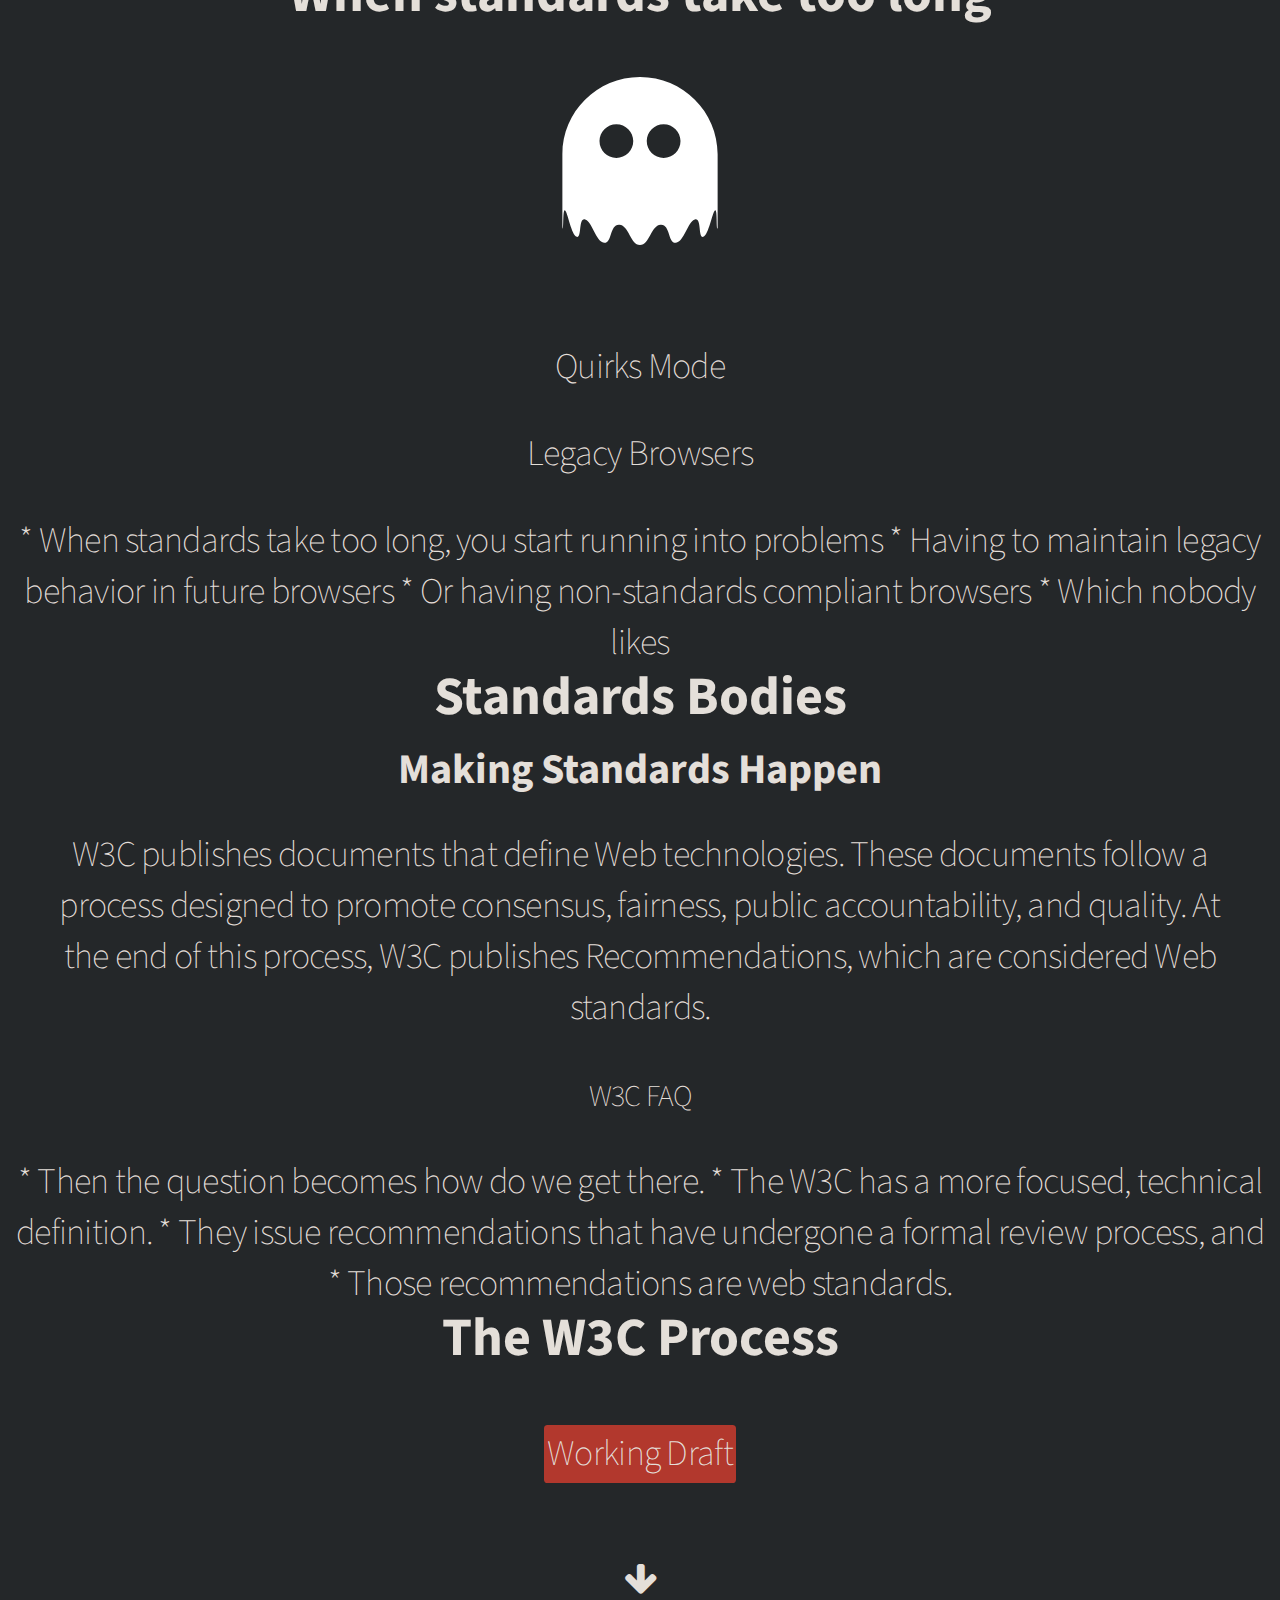
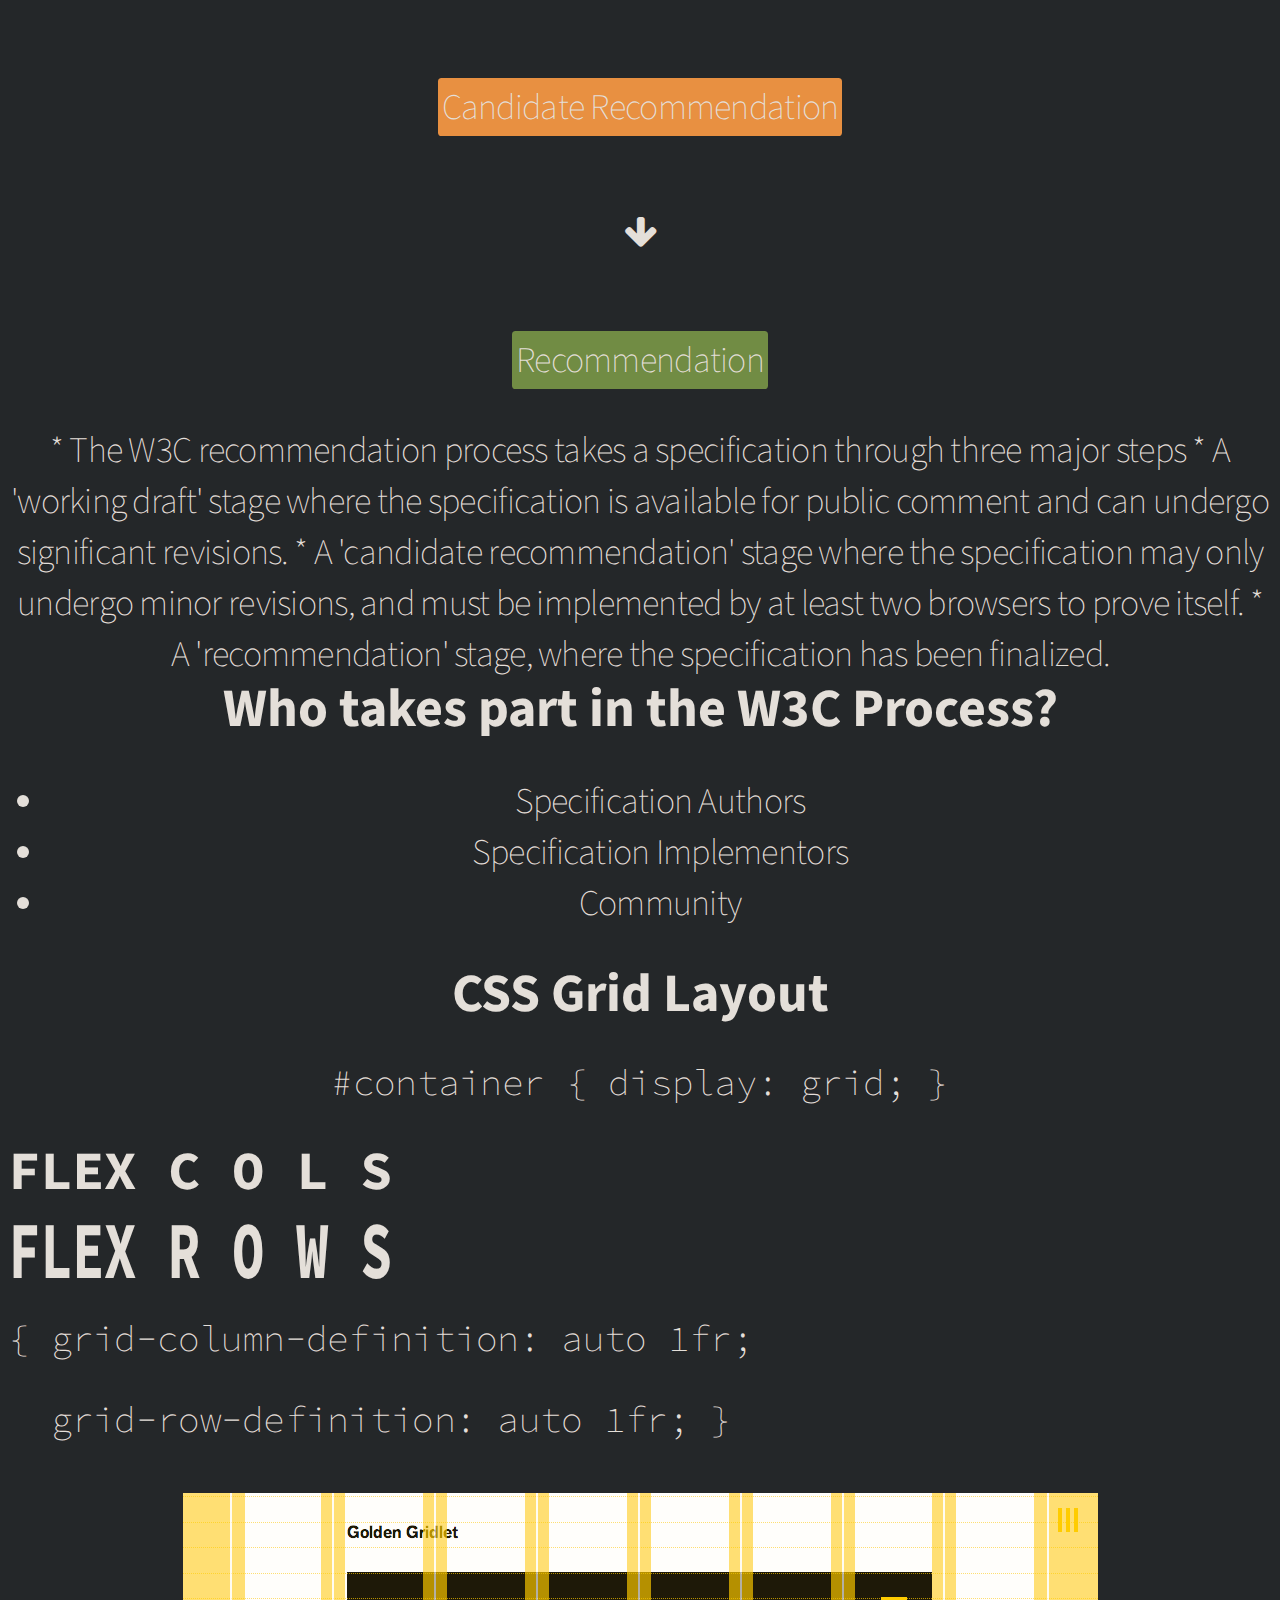
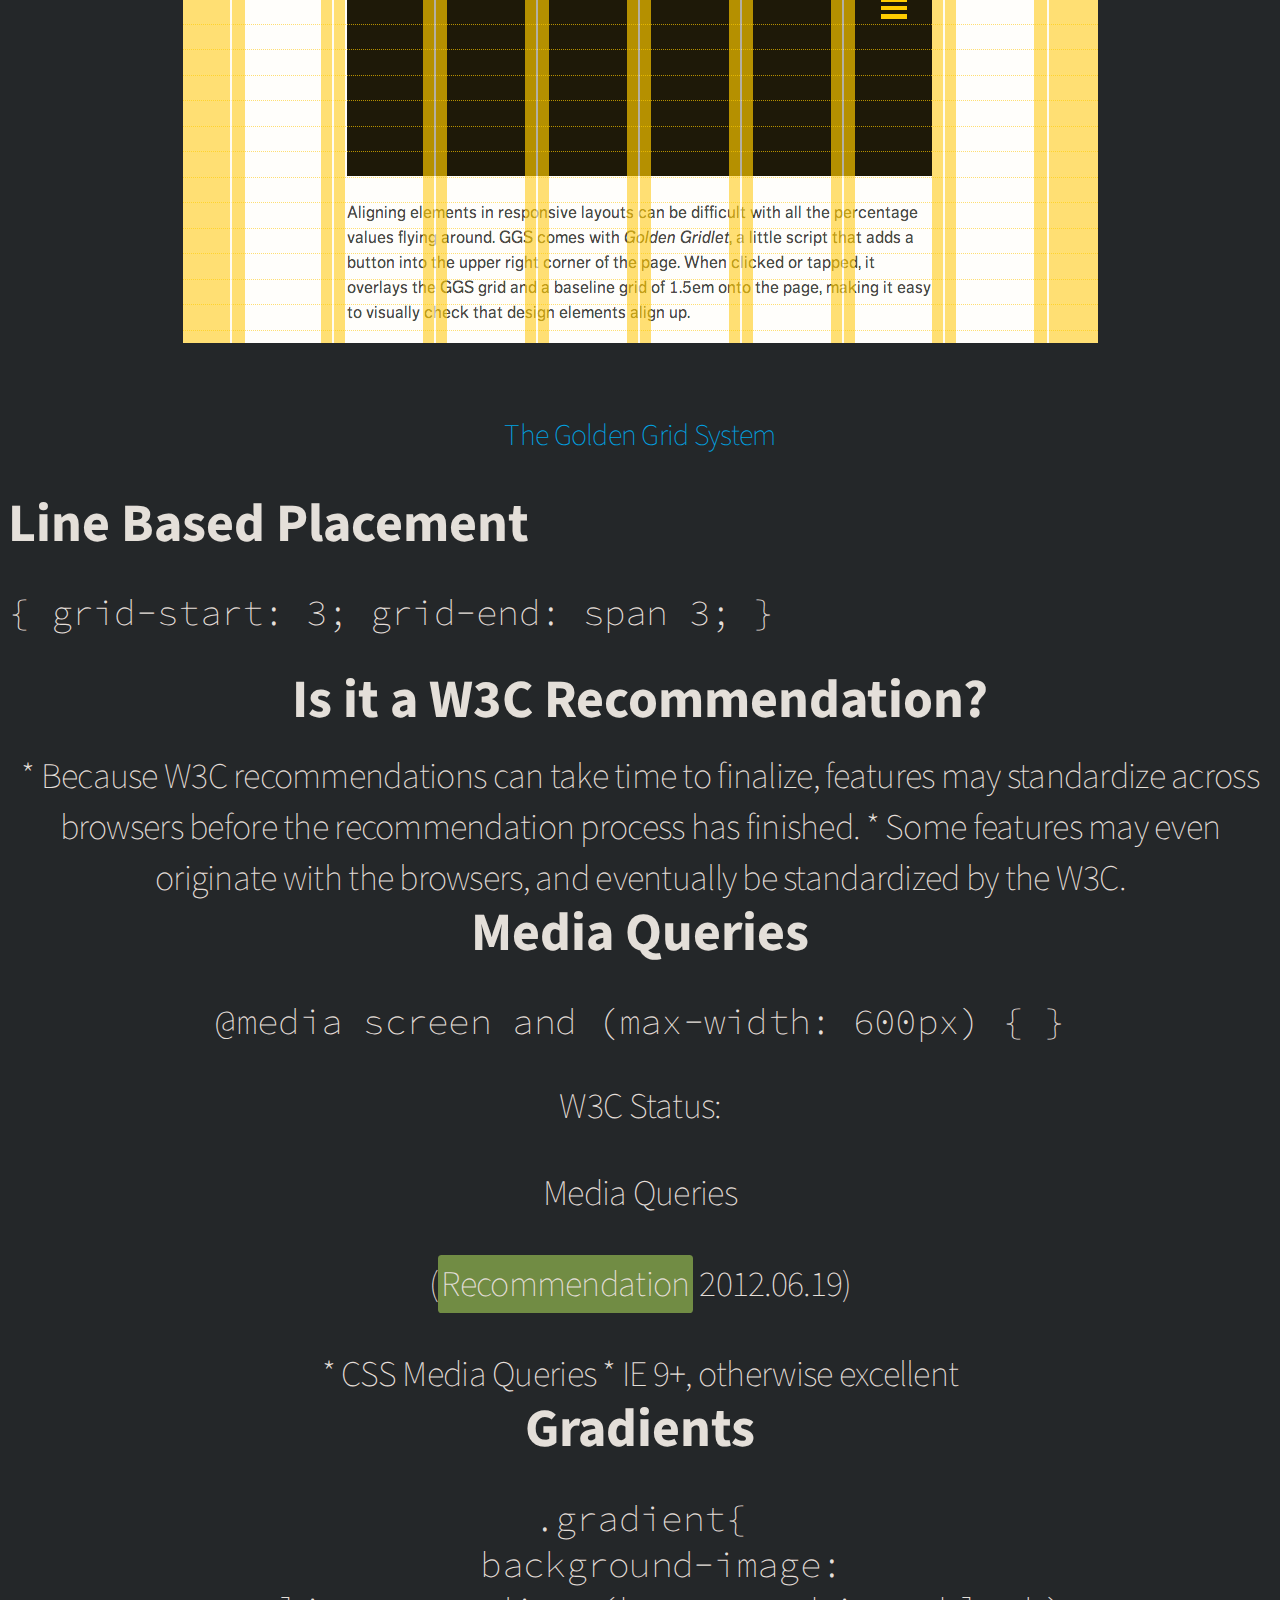
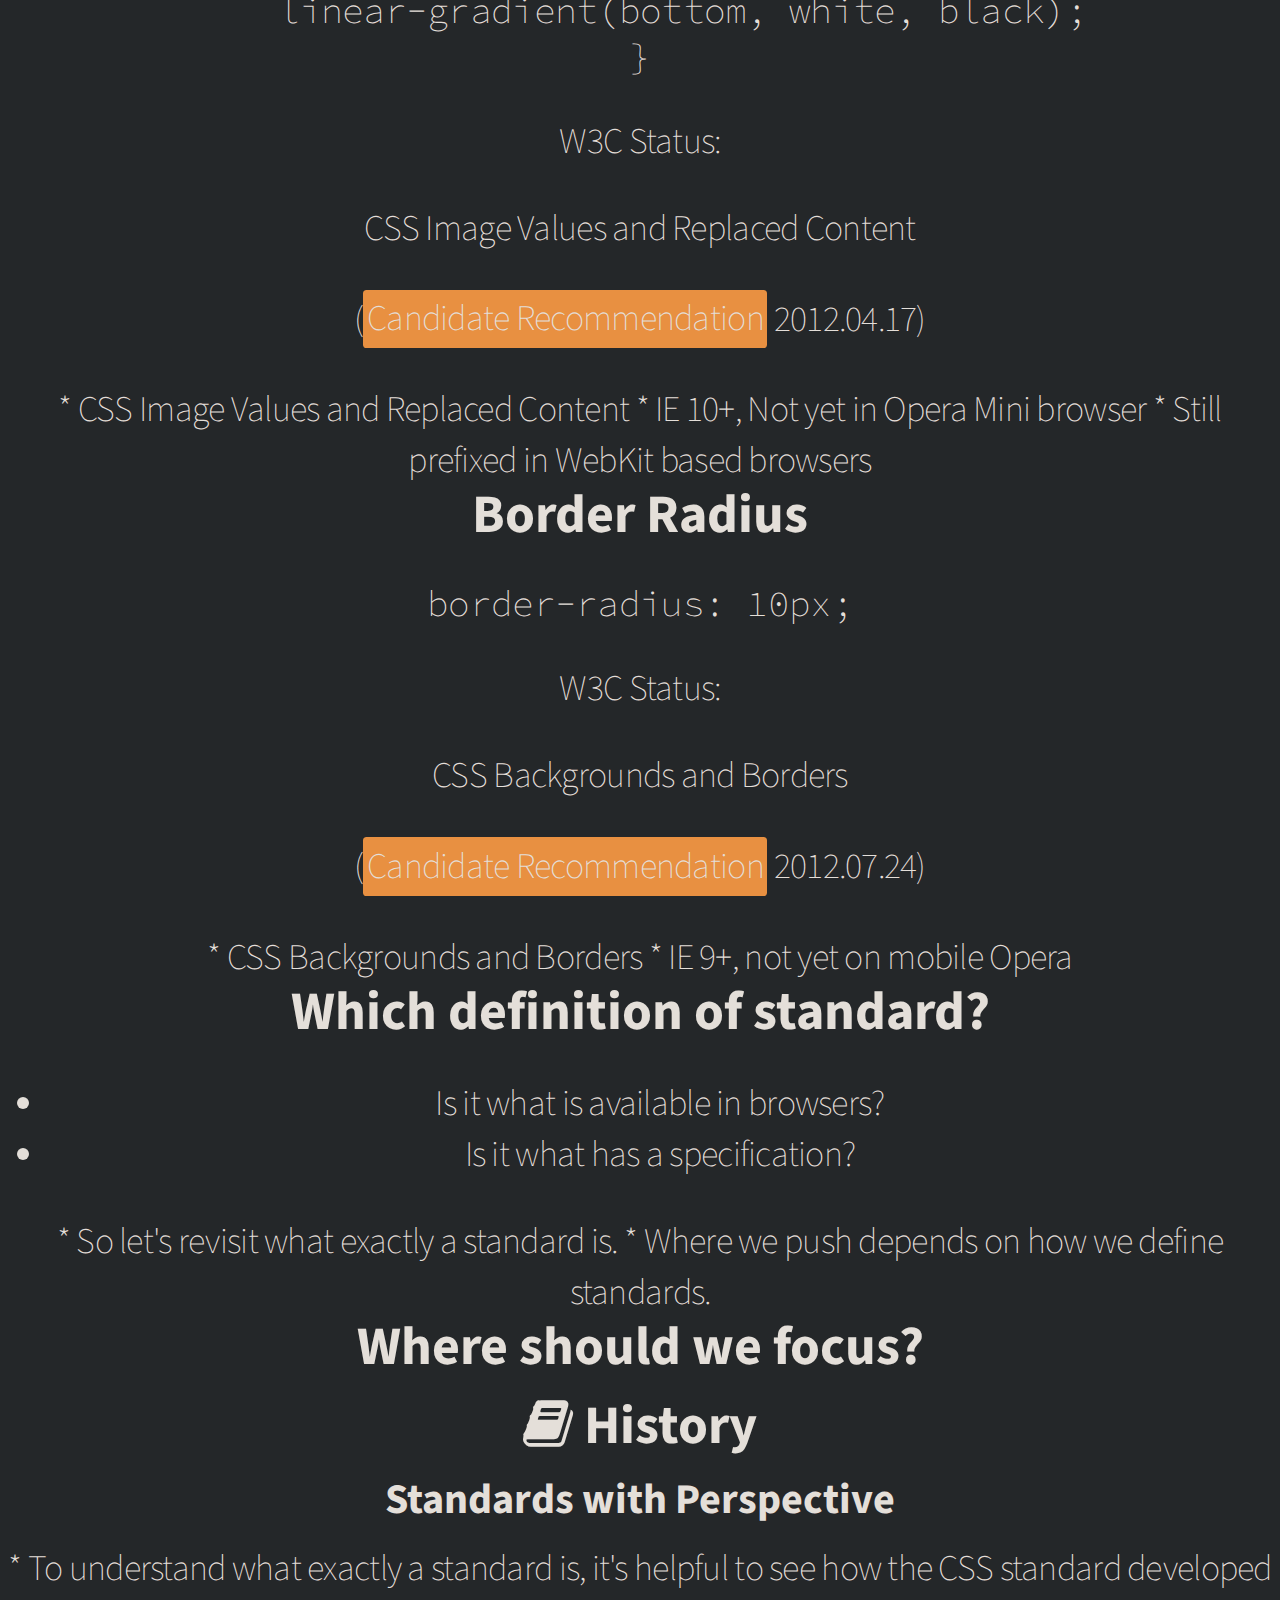
==== commit 0b2bb2bb: "update" ====
--- a/index.html
+++ b/index.html
@@ -93,10 +93,6 @@
                     </section>
 
                     <section>
-                        (insert poll here)
-                    </section>
-
-                    <section>
                         <blockquote>
                             Web standards are technologies, established by the W3C and other standards bodies, that are used to create and interpret web-based content. These technologies are designed to future-proof documents published on the Web and to make those documents accessible to as many people and devices as possible.
                         </blockquote>
@@ -168,7 +164,87 @@
                     </section>
 
                     <section>
+                        <h2>Standards are</h2>
+                    </section>
+
+                    <section>
+                        <div class='comment bottom'>
+                            <div class='content'><pre><code class='css'><!--
+                            -->.content:before {<br/><!--
+                            -->  display:block;<br/><!--
+                            -->  float:left;<br/><!--
+                            -->  width:240px;<br/><!--
+                            -->  height:280px;<br/><!--
+                            -->  background:url(...);<br/><!--
+                            -->}<!--
+                            --></code></pre>
+                            </div><br/>
+                            <div class='icon icon-user'></div>
+                        </div>
+                        <aside class='notes'>
+                            * Being able to write markup (once)
+                        </aside>
+                    </section>
+
+                    <section>
+                        <div class='comment bottom'>
+                            <div class='content'>
+                                <img src='resources/alice-nowrap.png' class='plain' alt='browser display' />
+                            </div><br/>
+                            <div class='icon icon-laptop'></div>
+                        </div>
+                        <aside class='notes'>
+                            * And have it reliably display to the end user
+                            * Across people, devices, browsers, future
+                        </aside>
+                    </section>
+
+                    <section>
+                        <h2>Can I Use It?</h2>
+                    </section>
+
+                    <section>
+                        <h2>Media Queries</h2>
+                        <pre><code class='css'>@media screen and (max-width: 600px) { }</code></pre>
+                        <p>Browser Support:</p>
+                        <p class='fragment'><span class='green'>Very Good</span>. Just avoid IE &lt; 9.</p>
+                        <aside class='notes'>
+                            * CSS Media Queries
+                            * IE 9+, otherwise excellent
+                        </aside>
+                    </section>
+
+                    <section>
+                        <h2>Gradients</h2>
+                        <pre><code class='css'>.gradient{<br/><!--
+                        -->  background-image:<br/><!--
+                        -->    linear-gradient(bottom, white, black);<br/><!--
+                        -->}</code></pre>
+                        <p>Browser Support:</p>
+                        <p class='fragment'><span class='orange'>Fair</span>. IE 10+, prefixed in S/CR, not yet in O Mobile</p>
+                        <aside class='notes'>
+                            * CSS Image Values and Replaced Content
+                            * IE 10+, Not yet in Opera Mini browser
+                            * Still prefixed in WebKit based browsers
+                        </aside>
+                    </section>
+
+                    <section>
+                        <h2>Border Radius</h2>
+                        <pre><code class='css'>border-radius: 10px;</code></pre>
+                        <p>Browser Support:</p>
+                        <p class='fragment'><span class='green'>Very Good</span>. IE 9+, not yet on Opera Mobile.</p>
+                        <aside class='notes'>
+                            * CSS Backgrounds and Borders
+                            * IE 9+, not yet on mobile Opera
+                        </aside>
+                    </section>
+
+                    <section>
                         <h2>What happens when you don't have standards?</h2>
+                    </section>
+
+                    <section>
                         <!-- https://developer.mozilla.org/en-US/docs/DOM/element.addEventListener -->
                         <pre><code class='javascript'><!--
                         -->// CR 1+, FF 1+, IE 9+, O 7+, S 1+ <br/><!--
@@ -181,7 +257,7 @@
                         -->         clickHandler); <br/><!--
                         --></code></pre>
                         <p class='fragment'>9% of your audience uses IE &lt; 9</p>
-                        <!-- 8.75% from http://stats.wikimedia.org/archive/squid_reports/2013-02/SquidReportClients.htm -->
+                        <!-- 8.75% as of 2.2013 from http://stats.wikimedia.org/archive/squid_reports/2013-02/SquidReportClients.htm -->
                         <aside class='notes'>
                             * When implementations are not standardized, you may wind up
                             * with multiple different ways of doing the same thing.
@@ -242,7 +318,7 @@
                     </section>
 
                     <section>
-                        <h2>If standards take too long</h2>
+                        <h2>When standards take too long</h2>
                         <img class='plain' style='height:6em' src='resources/ghost.svg' />
                         <p class='fragment'>Quirks Mode</p>
                         <p class='fragment'>Legacy Browsers</p>
@@ -253,9 +329,339 @@
                             * Which nobody likes
                         </aside>
                     </section>
-
-                    <section>
-                        <h2>Standards are</h2>
+                </section>
+
+                <section>
+                    <section>
+                        <h2>Standards Bodies</h2>
+                        <h3>Making Standards Happen</h3>
+                    </section>
+
+                    <section>
+                        <blockquote>
+                            W3C publishes documents that define Web technologies. These documents follow a process designed to promote consensus, fairness, public accountability, and quality. At the end of this process, W3C publishes Recommendations, which are considered Web standards.
+                        </blockquote>
+                        <p><small>W3C FAQ</small></p>
+                        <!-- http://www.w3.org/standards/faq.html -->
+                        <aside class='notes'>
+                            * Then the question becomes how do we get there.
+                            * The W3C has a more focused, technical definition.
+                            * They issue recommendations that have undergone a formal review process, and
+                            * Those recommendations are web standards.
+                        </aside>
+                    </section>
+
+                    <section>
+                        <h2>The W3C Process</h2>
+                        <p class='red'>Working Draft</p>
+                        <p><i class='icon-arrow-down'></i></p>
+                        <p class='orange'>Candidate Recommendation</p>
+                        <p><i class='icon-arrow-down'></i></p>
+                        <p class='green'>Recommendation</p>
+                        <aside class='notes'>
+                            * The W3C recommendation process takes a specification through three major steps
+                            * A 'working draft' stage where the specification is available for public comment and can undergo significant revisions.
+                            * A 'candidate recommendation' stage where the specification may only undergo minor revisions, and must be implemented by at least two browsers to prove itself.
+                            * A 'recommendation' stage, where the specification has been finalized.
+                        </aside>
+                    </section>
+
+                    <section>
+                        <h2>Who takes part in the W3C Process?</h2>
+                        <ul>
+                            <li class='fragment'>Specification Authors</li>
+                            <li class='fragment'>Specification Implementors</li>
+                            <li class='fragment'>Community</li>
+                        </ul>
+                    </section>
+
+                    <section>
+                        <h2>CSS Grid Layout</h2>
+                        <p class='monospace'>#container { display: grid; }</p>
+                    </section>
+
+                    <section class='align-left'>
+                        <h2 class='monospace'>FLEX C O L S</h2>
+                        <h2 class='monospace' style='-webkit-transform:scaleY(1.5)'>FLEX R O W S</h2>
+                        <p class='monospace'>{ grid-column-definition: auto 1fr;</p>
+                        <p class='monospace pre'>  grid-row-definition: auto 1fr; }</p>
+                    </section>
+
+                    <section>
+                        <img class='plain' src='resources/golden-grid.png' />
+                        <p><small><a href='http://goldengridsystem.com'>The Golden Grid System</a></small></p>
+                    </section>
+
+                    <section class='align-left'>
+                        <h2>Line Based Placement</h2>
+                        <p class='monospace'>{ grid-start: 3; grid-end: span 3; }</p>
+                    </section>
+
+                    <section>
+                        <h2>Is it a W3C Recommendation?</h2>
+                        <aside class='notes'>
+                            * Because W3C recommendations can take time to finalize, features may standardize across browsers before the recommendation process has finished.
+                            * Some features may even originate with the browsers, and eventually be standardized by the W3C.
+                        </aside>
+                    </section>
+
+                    <section>
+                        <h2>Media Queries</h2>
+                        <pre><code class='css'>@media screen and (max-width: 600px) { }</code></pre>
+                        <p>W3C Status:</p>
+                        <div class='fragment rec'>
+                            <p>Media Queries</p>
+                            <p>(<span class='green'>Recommendation</span> 2012.06.19)
+                        </div>
+                        <aside class='notes'>
+                            * CSS Media Queries
+                            * IE 9+, otherwise excellent
+                        </aside>
+                    </section>
+
+                    <section>
+                        <h2>Gradients</h2>
+                        <pre><code class='css'>.gradient{<br/><!--
+                        -->  background-image:<br/><!--
+                        -->    linear-gradient(bottom, white, black);<br/><!--
+                        -->}</code></pre>
+                        <p>W3C Status:</p>
+                        <div class='fragment cr'>
+                            <p>CSS Image Values and Replaced Content</p>
+                            <p>(<span class='orange'>Candidate Recommendation</span> 2012.04.17)</p>
+                        </div>
+                        <aside class='notes'>
+                            * CSS Image Values and Replaced Content
+                            * IE 10+, Not yet in Opera Mini browser
+                            * Still prefixed in WebKit based browsers
+                        </aside>
+                    </section>
+                    
+                    <section>
+                        <h2>Border Radius</h2>
+                        <pre><code class='css'>border-radius: 10px;</code></pre>
+                        <p>W3C Status:</p>
+                        <div class='fragment'>
+                            <p>CSS Backgrounds and Borders</p>
+                            <p>(<span class='orange'>Candidate Recommendation</span> 2012.07.24)</p>
+                        </div>
+                        <aside class='notes'>
+                            * CSS Backgrounds and Borders
+                            * IE 9+, not yet on mobile Opera
+                        </aside>
+                    </section>
+                </section>
+
+                <section>
+                    <section>
+                        <h2>Which definition of standard?</h2>
+                        <ul>
+                            <li class='fragment'>Is it what is available in browsers?</li>
+                            <li class='fragment'>Is it what has a specification?</li>
+                        </ul>
+                        <aside class='notes'>
+                            * So let's revisit what exactly a standard is.
+                            * Where we push depends on how we define standards.
+                        </aside>
+                    </section>
+
+                    <section>
+                        <h2>Where should we focus?</h2>
+                    </section>                    
+                </section>
+                
+<!-- 3. History of CSS / W3C -->
+                <section>
+                    <section>
+                        <h2><i class='icon-book'></i> History</h2>
+                        <h3>Standards with Perspective</h3>
+                        <aside class='notes'>
+                            * To understand what exactly a standard is, it's helpful to see how the CSS standard developed in the past
+                            * In order to understand how the W3C Recommendation process works, it's helpful to take a look at the history of CSS.
+                            * The specification process has historically taken longer to finalize with each version of CSS.
+                            * Here's a brief history.
+                        </aside>
+                    </section>
+
+                    <section>
+                        <ul>
+                            <li class='fragment'>1990 First web page &amp; web browser</li>
+                            <li class='fragment'>1994 The W3C is formed to help shape standards on the web</li>
+                            <li class='fragment'>1995 CSS1 First public working draft</li>
+                            <li class='fragment'>1996 CSS1 Recommendation</li>
+                            <li class='fragment'>1997 CSS2 First public working draft</li>
+                            <li class='fragment'>1998 CSS2 Recommendation</li>
+                            <li class='fragment'>2000 CSS3 Roadmap</li>
+                            <li class='fragment'>2002 CSS2 Revision 1 Working draft</li>
+                            <li class='fragment'>2011 CSS2 Revision 1 Recommendation</li>
+                        </ul>
+                        <!--(a data visualization here would be super cool)-->
+                        <aside class='notes'>
+                            * Read timeline
+                        </aside>
+                    </section>
+
+                    <section>
+                        <h2>CSS 2.1</h2>
+                        <ul>
+                            <li>CSS2 lacked a Candidate Recommendation phase</li>
+                            <li>Specification and implementations differed</li>
+                            <li>Some material was removed</li>
+                            <li>Some material was added</li>
+                        </ul>
+                        <aside class='notes'>
+                            * The original plan was to move from CSS2 to CSS3
+                            * But, as the errata list grew for CSS2, the W3C decided to just create a revision
+                            * There was no CR phase when CSS2 became a Recommendation, and therefore
+                            * The implementability was not as thoroughly tested
+                            * Browsers differed from the specification, and 'standards' needed to be what people could use on the web
+                            * CSS2.1 aligned the specification and implementation, but it was a long process
+                        </aside>
+                    </section>
+                </section>
+
+<!-- 4. How standards get made -->
+                <section>
+                    <section>
+                        <h2>Standards synthesize specification &amp; implementation</h2>
+                        <aside class='notes'>
+                            * Standards are really about evolving browsers and specifications together
+                            * If browsers get off track, you may wind up generating tons of browser-specific hacks to get an effect.
+                            * If specifications get off track, you may wind up with a document that no one implements.
+                        </aside>
+                    </section>
+
+                    <section>
+                        <h2>If specification outpaces implementation</h2>
+                        <div class='fragment'>
+                            <img class='plain' src='resources/ghost.svg' style='height:5em' />
+                            <h3>CSS 2.1</h3>
+                        </div>
+                    </section>
+
+                    <section>
+                        <h2>If implementation outpaces specification</h2>
+                        <div class='fragment'>
+                            <img class='plain' src='resources/ghost.svg' style='height:5em' />
+                            <h3>Filters</h3>
+                        </div>
+                    </section>
+
+                    <section>
+                        <h2>The W3C helps guide this process</h2>
+                        <aside class='notes'>
+                            * The W3C is a body that helps guide this
+                            * With the CR stage, it allows an opportunity for browsers to grow alongside specifications.
+                            * It has the odd role of both documenting behaviors today, and brainstorming ideas for tomorrow.
+                        </aside>
+                    </section>
+
+                    <section>
+                        <h2>Standards are continuously evolving</h2>
+                        <aside class='notes'>
+                            * Just because it's not a recommendation yet, or even a specification, doesn't mean there
+                            * isn't something out there on the web.
+                            * It's all about building what you need.
+                            * And as features standardize, what's really important
+                        </aside>
+                    </section>
+                </section>
+
+<!-- 5. Regions and Exclusions - History & Overview -->
+                <section>
+                    <section>
+                        <h2>Where do standards come from?</h2>
+                        <p>Surveying the present and think-tanking the future</p>
+                        <aside class='notes'>
+                            * Where exactly do these standards come from?
+                            * As I mentioned before, some standards consolidate existing behavior on the web.
+                            * Others try to anticipate what would be helpful to content authors.
+                        </aside>
+                    </section>
+                    <section>
+                        <h2>Text Layout</h2>
+                        <aside class='notes'>
+                            * For example, we can look at text layout.
+                            * The web has a lot of text that needs layout.
+                            * One of the areas Adobe thought it could offer some improvements was in text layout
+                        </aside>
+                    </section>
+                    <section>
+                        <img class='plain' src='resources/herculaneum.png' alt='scroll' />
+                        <aside class='notes'>
+                            * At it's simplest, text fills a line, then moves on to the next line
+                            * It fills up a rectangular space
+                            * In English, a line runs from left to right, and lines are placed from top to bottom
+                            * You need enough scroll area to fit the content
+                        </aside>
+                    </section>
+                    <section>
+                        <img class='plain' src='resources/illuminated-manuscript.jpg' alt='illuminated manuscript' />
+                        <aside class='notes'>
+                            * As content grows longer, authors may begin to tinker with how it lays out.
+                            * For example, this illuminated manuscript runs text through two columns
+                            * And avoids this fish-shaped area in the center
+                        </aside>
+                    </section>
+                    <section>
+                        <img class='plain' src='resources/codex.jpg' alt='codex' />
+                        <aside class='notes'>
+                            * Eventually, as the page size becomes unwieldy, you can break it up across multiple pages
+                            * Into a book
+                        </aside>
+                    </section>
+                    <section>
+                        <img class='plain' src='resources/beverage_andregraciotti.jpg' alt='magazine layout' />
+                        <small>From <a href='http://www.flickr.com/photos/agraciotti/6800788084/'>Andr&eacute; Graciotti</a></small>
+                        <aside class='notes'>
+                            * These principles are still in use today
+                            * In this magazine layout, we can see article content flowing through multiple areas,
+                            * avoiding multiple complex shapes
+                            * And, of course, paged through a magazine
+                        </aside>
+                    </section>
+                </section>
+
+                <section>
+                    <section>
+                        <h2>On the Web</h2>
+                        <aside class='notes'>
+                            * The web started off pretty heavy on the scroll-model.
+                            * Layout content within one big rectangle, and make that rectangle as long as it needed to be to fit the content.
+                            * But, we're starting to see some experiments with with different layouts.
+                        </aside>
+                    </section>
+                    <section>
+                        <img class='plain' src='resources/simon-foster-design.png' alt='scroll based portfolio' />
+                        <p>
+                            <small>Source: <a href='http://simonfosterdesign.com'>simonfosterdesign.com</a></small>
+                        </p>
+                    </section>
+                    <section>
+                        <img class='plain' src='resources/tvsafety.png' alt='circular content' />
+                        <small>Source: <a href='http://tvsafety.org'>tvsafety.org</a></small>
+                    </section>
+                    <section>
+                        <img class='plain' src='resources/thegreatdiscontent.png' />
+                        <small>Source: <a href='http://thegreatdiscontent.com'>The Great Discontent</a></small>
+                    </section>
+                    <section>
+                        <h2>but it's still hard</h2>
+                    </section>
+
+                    <section>
+                        <div class='comment bottom'>
+                            <div class='content'>
+                                <img src='resources/alice-nowrap.png' class='plain' alt='browser display' />
+                            </div><br/>
+                            <div class='icon icon-laptop'></div>
+                        </div>
+                        <aside class='notes'>
+                            * One of the new challenges with computers, and the web, is that
+                            * in order to get a desired effect, you have to describe it so
+                            * the computer can display it.
+                            * And that means describing it to a computer.
+                        </aside>
                     </section>
 
                     <section>
@@ -273,384 +679,6 @@
                             <div class='icon icon-user'></div>
                         </div>
                         <aside class='notes'>
-                            * Being able to write markup (once)
-                        </aside>
-                    </section>
-
-                    <section>
-                        <div class='comment bottom'>
-                            <div class='content'>
-                                <img src='resources/alice-nowrap.png' class='plain' alt='browser display' />
-                            </div><br/>
-                            <div class='icon icon-laptop'></div>
-                        </div>
-                        <aside class='notes'>
-                            * And have it reliably display to the end user
-                            * Across people, devices, browsers, future
-                        </aside>
-                    </section>
-                </section>
-
-                <section>
-                    <section>
-                        <h2>Who is going to make it happen?</h2>
-                    </section>
-
-                    <section>
-                        <h2>Standards Bodies</h2>
-                    </section>
-
-                    <section>
-                        <blockquote>
-                            W3C publishes documents that define Web technologies. These documents follow a process designed to promote consensus, fairness, public accountability, and quality. At the end of this process, W3C publishes Recommendations, which are considered Web standards.
-                        </blockquote>
-                        <p><small>W3C FAQ</small></p>
-                        <!-- http://www.w3.org/standards/faq.html -->
-                        <aside class='notes'>
-                            * Then the question becomes how do we get there.
-                            * The W3C has a more focused, technical definition.
-                            * They issue recommendations that have undergone a formal review process, and
-                            * Those recommendations are web standards.
-                        </aside>
-                    </section>
-
-                    <section>
-                        <h2>The W3C Process</h2>
-                        <p class='red'>Working Draft</p>
-                        <p><i class='icon-arrow-down'></i></p>
-                        <p class='orange'>Candidate Recommendation</p>
-                        <p><i class='icon-arrow-down'></i></p>
-                        <p class='green'>Recommendation</p>
-                        <aside class='notes'>
-                            * The W3C recommendation process takes a specification through three major steps
-                            * A 'working draft' stage where the specification is available for public comment and can undergo significant revisions.
-                            * A 'candidate recommendation' stage where the specification may only undergo minor revisions, and must be implemented by at least two browsers to prove itself.
-                            * A 'recommendation' stage, where the specification has been finalized.
-                        </aside>
-                    </section>
-
-                    <section>
-                        <h2>Who takes part in the W3C Process?</h2>
-                        <ul>
-                            <li class='fragment'>Specification Authors</li>
-                            <li class='fragment'>Specification Implementors</li>
-                            <li class='fragment'>Community</li>
-                        </ul>
-                    </section>
-
-                    <section>
-                        <h2>CSS Grid Layout</h2>
-                        <p class='monospace'>#container { display: grid; }</p>
-                    </section>
-
-                    <section class='align-left'>
-                        <h2 class='monospace'>FLEX C O L S</h2>
-                        <h2 class='monospace' style='-webkit-transform:scaleY(1.5)'>FLEX R O W S</h2>
-                        <p class='monospace'>{ grid-column-definition: auto 1fr;</p>
-                        <p class='monospace pre'>  grid-row-definition: auto 1fr; }</p>
-                    </section>
-
-                    <section>
-                        <img class='plain' src='resources/golden-grid.png' />
-                        <p><small><a href='http://goldengridsystem.com'>The Golden Grid System</a></small></p>
-                    </section>
-
-                    <section class='align-left'>
-                        <h2>Line Based Placement</h2>
-                        <p class='monospace'>{ grid-start: 3; grid-end: span 3; }</p>
-                    </section>
-                </section>
-
-                <section>
-                    <section>
-                        <h2>What is a Standard?</h2>
-                        <ul>
-                            <li class='fragment'>Is it what is available in browsers?</li>
-                            <li class='fragment'>Is it what has a specification?</li>
-                        </ul>
-                        <aside class='notes'>
-                            * So let's revisit what exactly a standard is.
-                            * Where we push depends on how we define standards.
-                        </aside>
-                    </section>
-
-                    <section>
-                        <h2>Where should we focus?</h2>
-                    </section>
-                    
-                    <section>
-                        <h2>Is it a Standard?</h2>
-                        <aside class='notes'>
-                            * Because W3C recommendations can take time to finalize, features may standardize across browsers before the recommendation process has finished.
-                            * Some features may even originate with the browsers, and eventually be standardized by the W3C.
-                        </aside>
-                    </section>
-
-                    <section>
-                        <h2>Media Queries</h2>
-                        <pre><code class='css'>@media screen and (max-width: 600px) { }</code></pre>
-                        <ul>
-                            <li>
-                                <p>Browser Support:</p>
-                                <p class='fragment'><span class='green'>Very Good</span>. Just avoid IE &lt; 9.</p>
-                            </li>
-                            <li>
-                                <p>W3C Status:</p>
-                                <div class='fragment rec'>
-                                    <p>Media Queries</p>
-                                    <p>(<span class='green'>Recommendation</span> 2012.06.19)
-                                </div>
-                            </li>
-                        </ul>
-                        <aside class='notes'>
-                            * CSS Media Queries
-                            * IE 9+, otherwise excellent
-                        </aside>
-                    </section>
-
-                    <section>
-                        <h2>Gradients</h2>
-                        <pre><code class='css'>.gradient{<br/><!--
-                        -->  background-image:<br/><!--
-                        -->    linear-gradient(bottom, white, black);<br/><!--
-                        -->}</code></pre>
-                        <ul>
-                            <li>
-                                <p>Browser Support:</p>
-                                <p class='fragment'><span class='orange'>Good</span>. IE 10+, prefixed in S/CR, not yet in O Mobile</p>
-                            </li>
-                            <li>
-                                <p>W3C Status:</p>
-                                <p class='fragment cr'>
-                                    CSS Image Values and Replaced Content<br/>
-                                    (<span class='orange'>Candidate Recommendation</span> 2012.04.17)</p>
-                            </li>
-                        </ul>
-                        <aside class='notes'>
-                            * CSS Image Values and Replaced Content
-                            * IE 10+, Not yet in Opera Mini browser
-                            * Still prefixed in WebKit based browsers
-                        </aside>
-                    </section>
-                    
-                    <section>
-                        <h2>Border Radius</h2>
-                        <pre><code class='css'>border-radius: 10px;</code></pre>
-                        <ul>
-                            <li>
-                                <p>Browser Support:</p>
-                                <p class='fragment'><span class='green'>Very Good</span>. IE 9+, not yet on Opera Mobile.</p>
-                            </li>
-                            <li>
-                                <p>W3C Status:</p>
-                                <p class='fragment'>
-                                    CSS Backgrounds and Borders<br/>
-                                    (<span class='orange'>Candidate Recommendation</span> 2012.07.24)
-                                </p>
-                                </li>
-                        </ul>
-                        <aside class='notes'>
-                            * CSS Backgrounds and Borders
-                            * IE 9+, not yet on mobile Opera
-                        </aside>
-                    </section>
-                </section>
-                
-<!-- 3. History of CSS / W3C -->
-                <section>
-                    <section>
-                        <h2><i class='icon-book'></i> History</h2>
-                        <h3>Standards with Perspective</h3>
-                        <aside class='notes'>
-                            * To understand what exactly a standard is, it's helpful to see how the CSS standard developed in the past
-                            * In order to understand how the W3C Recommendation process works, it's helpful to take a look at the history of CSS.
-                            * The specification process has historically taken longer to finalize with each version of CSS.
-                            * Here's a brief history.
-                        </aside>
-                    </section>
-
-                    <section>
-                        <ul>
-                            <li>1990 First web page &amp; web browser</li>
-                            <li>1994 The W3C is formed to help shape standards on the web</li>
-                            <li>1995 CSS1 First public working draft</li>
-                            <li>1996 CSS1 Recommendation</li>
-                            <li>1997 CSS2 First public working draft</li>
-                            <li>1998 CSS2 Recommendation</li>
-                            <li>2000 CSS3 Roadmap</li>
-                            <li>2002 CSS2 Revision 1 Working draft</li>
-                            <li>2011 CSS2 Revision 1 Recommendation</li>
-                        </ul>
-                        <!--(a data visualization here would be super cool)-->
-                        <aside class='notes'>
-                            * Read timeline
-                        </aside>
-                    </section>
-
-                    <section>
-                        <h2>CSS 2.1</h2>
-                        <ul>
-                            <li>CSS2 lacked a Candidate Recommendation phase</li>
-                            <li>Specification and implementations differed</li>
-                            <li>Some material was removed</li>
-                            <li>Some material was added</li>
-                        </ul>
-                        <aside class='notes'>
-                            * The original plan was to move from CSS2 to CSS3
-                            * But, as the errata list grew for CSS2, the W3C decided to just create a revision
-                            * There was no CR phase when CSS2 became a Recommendation, and therefore
-                            * The implementability was not as thoroughly tested
-                            * Browsers differed from the specification, and 'standards' needed to be what people could use on the web
-                            * CSS2.1 aligned the specification and implementation, but it was a long process
-                        </aside>
-                    </section>
-                </section>
-
-<!-- 4. How standards get made -->
-                <section>
-                    <section>
-                        <h2>Standards synthesize specification &amp; implementation</h2>
-                        <aside class='notes'>
-                            * Standards are really about evolving browsers and specifications together
-                            * If browsers get off track, you may wind up generating tons of browser-specific hacks to get an effect.
-                            * If specifications get off track, you may wind up with a document that no one implements.
-                        </aside>
-                    </section>
-
-                    <section>
-                        <h2>The W3C helps guide this process</h2>
-                        <aside class='notes'>
-                            * The W3C is a body that helps guide this
-                            * With the CR stage, it allows an opportunity for browsers to grow alongside specifications.
-                            * It has the odd role of both documenting behaviors today, and brainstorming ideas for tomorrow.
-                        </aside>
-                    </section>
-
-                    <section>
-                        <h2>If specification outpaces implementation</h2>
-                        <div class='fragment'>
-                            <img class='plain' src='resources/ghost.svg' style='height:5em' />
-                            <h3>CSS 2.1</h3>
-                        </div>
-                    </section>
-
-                    <section>
-                        <h2>If implementation outpaces specification</h2>
-                        <div class='fragment'>
-                            <img class='plain' src='resources/ghost.svg' style='height:5em' />
-                            <h3>Filters</h3>
-                        </div>
-                    </section>
-                </section>
-
-<!-- 5. Regions and Exclusions - History & Overview -->
-                <section>
-                    <section>
-                        <h2>Building a Modern Standard</h2>
-                        <aside class='notes'>
-                            * How do you go about building a modern standard?
-                            * You need to do some thinking about what people want on the web.
-                        </aside>
-                    </section>
-                    <section>
-                        <h2>Text Layout</h2>
-                        <aside class='notes'>
-                            * One of the areas Adobe thought it could offer some improvements was in text layout
-                        </aside>
-                    </section>
-                    <section>
-                        <img class='plain' src='resources/herculaneum.png' alt='scroll' />
-                        <aside class='notes'>
-                            * At it's simplest, text fills a line, then moves on to the next line
-                            * It fills up a rectangular space
-                            * In English, a line runs from left to right, and lines are placed from top to bottom
-                            * You need enough scroll area to fit the content
-                        </aside>
-                    </section>
-                    <section>
-                        <img class='plain' src='resources/illuminated-manuscript.jpg' alt='illuminated manuscript' />
-                        <aside class='notes'>
-                            * As content grows longer, authors may begin to tinker with how it lays out.
-                            * For example, this illuminated manuscript runs text through two columns
-                            * And avoids this fish-shaped area in the center
-                        </aside>
-                    </section>
-                    <section>
-                        <img class='plain' src='resources/codex.jpg' alt='codex' />
-                        <aside class='notes'>
-                            * Eventually, as the page size becomes unwieldy, you can break it up across multiple pages
-                            * Into a book
-                        </aside>
-                    </section>
-                    <section>
-                        <img class='plain' src='resources/beverage_andregraciotti.jpg' alt='magazine layout' />
-                        <small>From <a href='http://www.flickr.com/photos/agraciotti/6800788084/'>Andr&eacute; Graciotti</a></small>
-                        <aside class='notes'>
-                            * These principles are still in use today
-                            * In this magazine layout, we can see article content flowing through multiple areas,
-                            * avoiding multiple complex shapes
-                            * And, of course, paged through a magazine
-                        </aside>
-                    </section>
-                </section>
-
-                <section>
-                    <section>
-                        <h2>On the Web</h2>
-                        <aside class='notes'>
-                            * The web started off pretty heavy on the scroll-model.
-                            * Layout content within one big rectangle, and make that rectangle as long as it needed to be to fit the content.
-                            * But, we're starting to see some experiments with with different layouts.
-                        </aside>
-                    </section>
-                    <section>
-                        <img class='plain' src='resources/simon-foster-design.png' alt='scroll based portfolio' />
-                        <p>
-                            <small>Source: <a href='http://simonfosterdesign.com'>simonfosterdesign.com</a></small>
-                        </p>
-                    </section>
-                    <section>
-                        <img class='plain' src='resources/tvsafety.png' alt='circular content' />
-                        <small>Source: <a href='http://tvsafety.org'>tvsafety.org</a></small>
-                    </section>
-                    <section>
-                        <img class='plain' src='resources/thegreatdiscontent.png' />
-                        <small>Source: <a href='http://thegreatdiscontent.com'>The Great Discontent</a></small>
-                    </section>
-                    <section>
-                        <h2>but it's still hard</h2>
-                    </section>
-
-                    <section>
-                        <div class='comment bottom'>
-                            <div class='content'>
-                                <img src='resources/alice-nowrap.png' class='plain' alt='browser display' />
-                            </div><br/>
-                            <div class='icon icon-laptop'></div>
-                        </div>
-                        <aside class='notes'>
-                            * One of the new challenges with computers, and the web, is that
-                            * in order to get a desired effect, you have to describe it so
-                            * the computer can display it.
-                            * And that means describing it to a computer.
-                        </aside>
-                    </section>
-
-                    <section>
-                        <div class='comment bottom'>
-                            <div class='content'><pre><code class='css'><!--
-                            -->.content:before {<br/><!--
-                            -->  display:block;<br/><!--
-                            -->  float:left;<br/><!--
-                            -->  width:240px;<br/><!--
-                            -->  height:280px;<br/><!--
-                            -->  background:url(...);<br/><!--
-                            -->}<!--
-                            --></code></pre>
-                            </div><br/>
-                            <div class='icon icon-user'></div>
-                        </div>
-                        <aside class='notes'>
                             * In a language the computer can understand.
                             * And some things don't translate easily.
                         </aside>
@@ -680,14 +708,15 @@
                 </section>
 
                 <section>
-                    <section>
-                        <h2>Regions and Exclusions</h2>
-                        <h3>Extending the language</h3>
-                        <aside class='notes'>
-                            * We would like to extend the language, so that some complex layouts
-                            * Are easier to describe
-                        </aside>
-                    </section>
+                    <h2>Regions and Exclusions</h2>
+                    <h3>Extending the language</h3>
+                    <aside class='notes'>
+                        * We would like to extend the language, so that some complex layouts
+                        * Are easier to describe
+                    </aside>
+                </section>
+            
+                <section>
                     <section>
                         <h2>Regions</h2>
                         <aside class='notes'>
@@ -763,10 +792,15 @@
 
 <!-- 5. Speed up standards with modules -->
                 <section>
+                    <h2>Moving these standards forward, faster</h2>
+                </section>
+
+                <section>
                     <section>
                         <h2>Faster Specifications</h2>
                         <aside class='notes'>
                             * So how can we make sure standards move forward faster?
+                            * At the specification level?
                         </aside>
                     </section>
 
@@ -1025,6 +1059,9 @@
 <!-- 9. Polyfills -->
                 <section>
                     <section>
+                        <h2>Faster functionality</h2>
+                    </section>
+                    <section>
                         <h2>Polyfills</h2>
                         <h3>fake the functionality of the future, today</h3>
                         <aside class='notes'>
@@ -1114,6 +1151,11 @@
                             * And as features standardize, what's really important
                         </aside>
                     </section>
+
+                    <section>
+                        <h2>Standards are Tools</h2>
+                    </section>
+
                     <section>
                         <div class='comment'>
                             <h2 class='icon icon-user'></h2>
@@ -1134,22 +1176,27 @@
                             * And have the browser translate it into what you want presented to the user.
                         </aside>
                     </section>
+
+                    <section>
+                        <h2>Help get them where they need to go</h2>
+                        <ul>
+                            <li>Grab a test version of your browser</li>
+                            <li>Test drive a new feature</li>
+                            <li>Write up a bug</li>
+                            <li>Give feedback on a spec</li>
+                        </ul>
+                    </section>
                 </section>
 
 <!-- 10. Living Standards -->
                 <section>
-                    <section>
-                        <h2>Standards bodies help guide the web forward</h2>
-                    </section>
-                    <section>
-                        <h2>But, the web is constantly changing</h2>
-                    </section>
-                    <section>
-                        <h2>Your toolbox is constantly changing</h2>
-                    </section>
-                    <section>
-                        <h2>But you can also help shape it</h2>
-                    </section>
+                    <h1>The End</h1>
+                    <p>
+                        <i class='icon-github-alt'></i><a href='http://github.com/betravis'>betravis</a> / <i class='icon-twitter'></i><a href="http://twitter.com/bear_travis">bear_travis</a>
+                    </p>
+                    <p>
+                        <small>built with <a href='http://lab.hakim.se/reveal-js/'>reveal.js</a>, <a href='http://fortawesome.github.com/Font-Awesome/'>font awesome</a>, and images from the noun project by <a href='http://thenounproject.com/DmitryBaranovskiy'>Dmitry Baranovskiy</a></small>
+                    </p>
                 </section>
                 
             </div>
